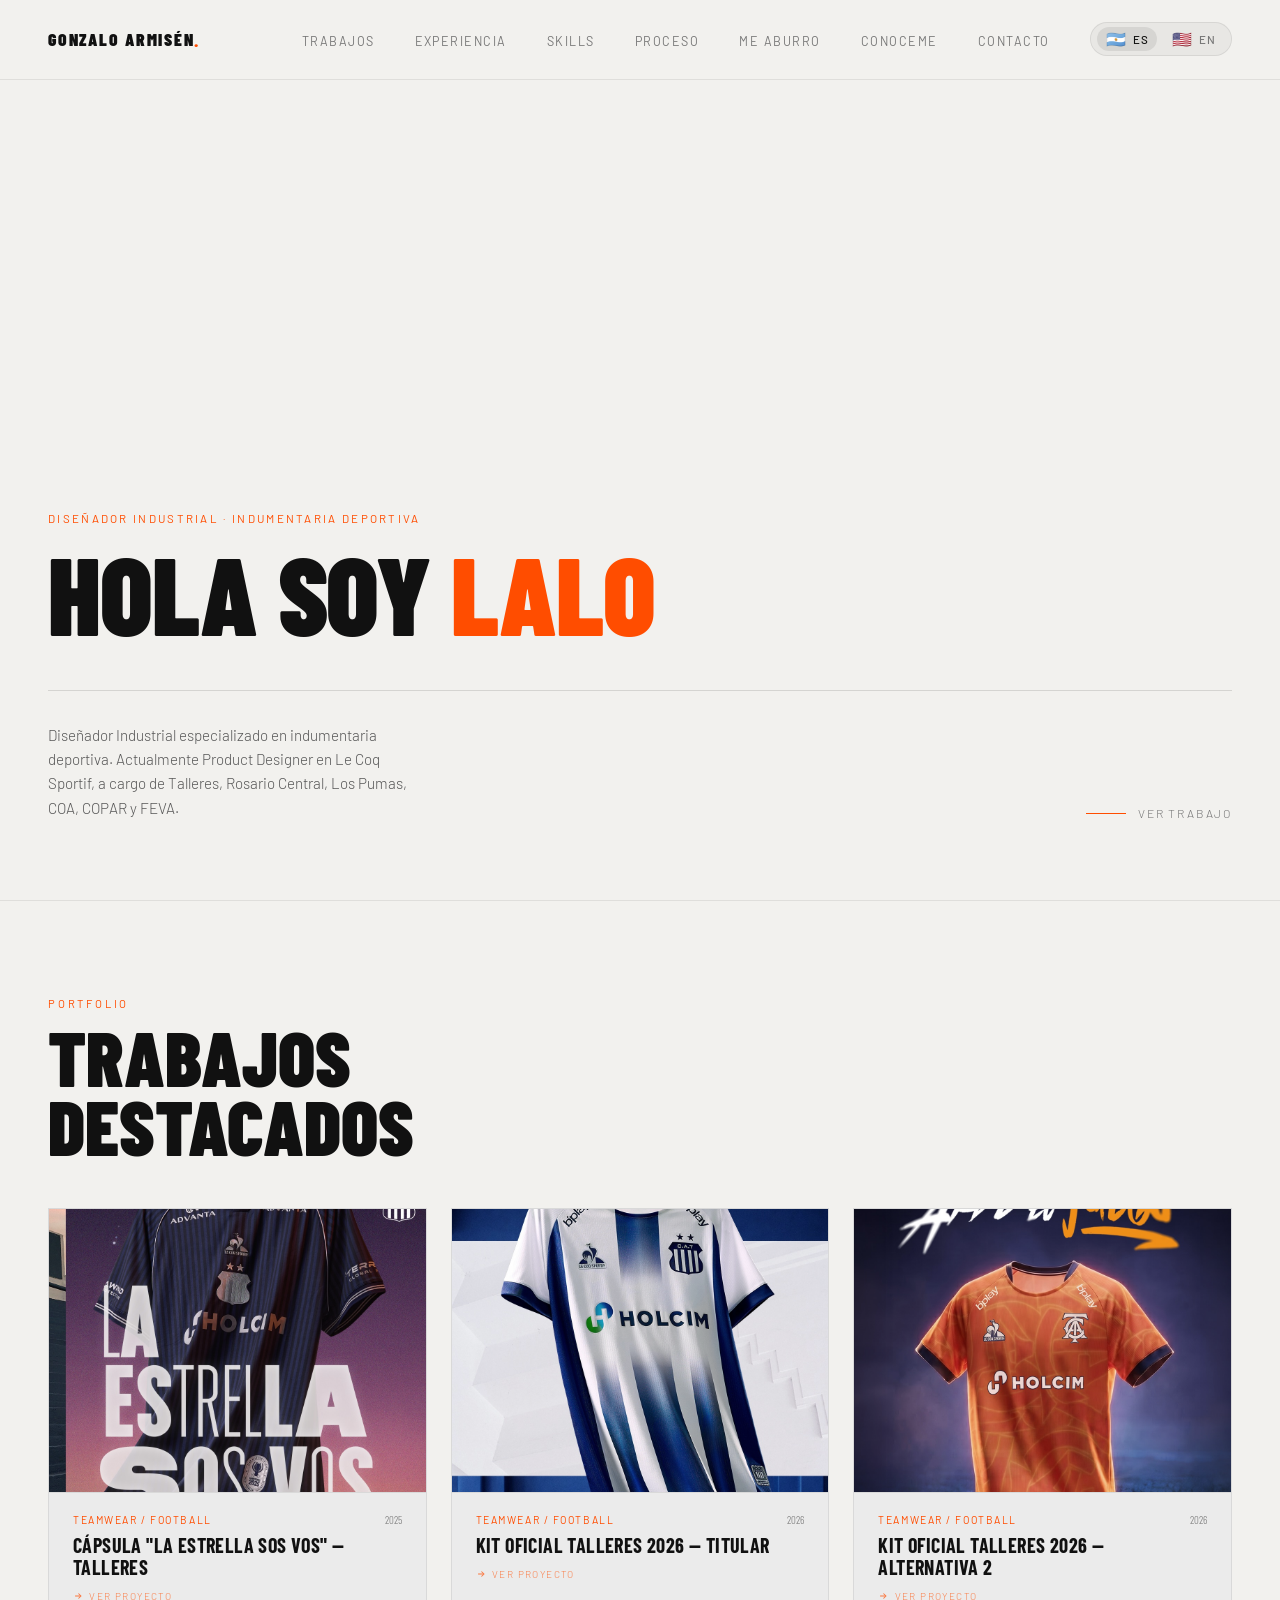
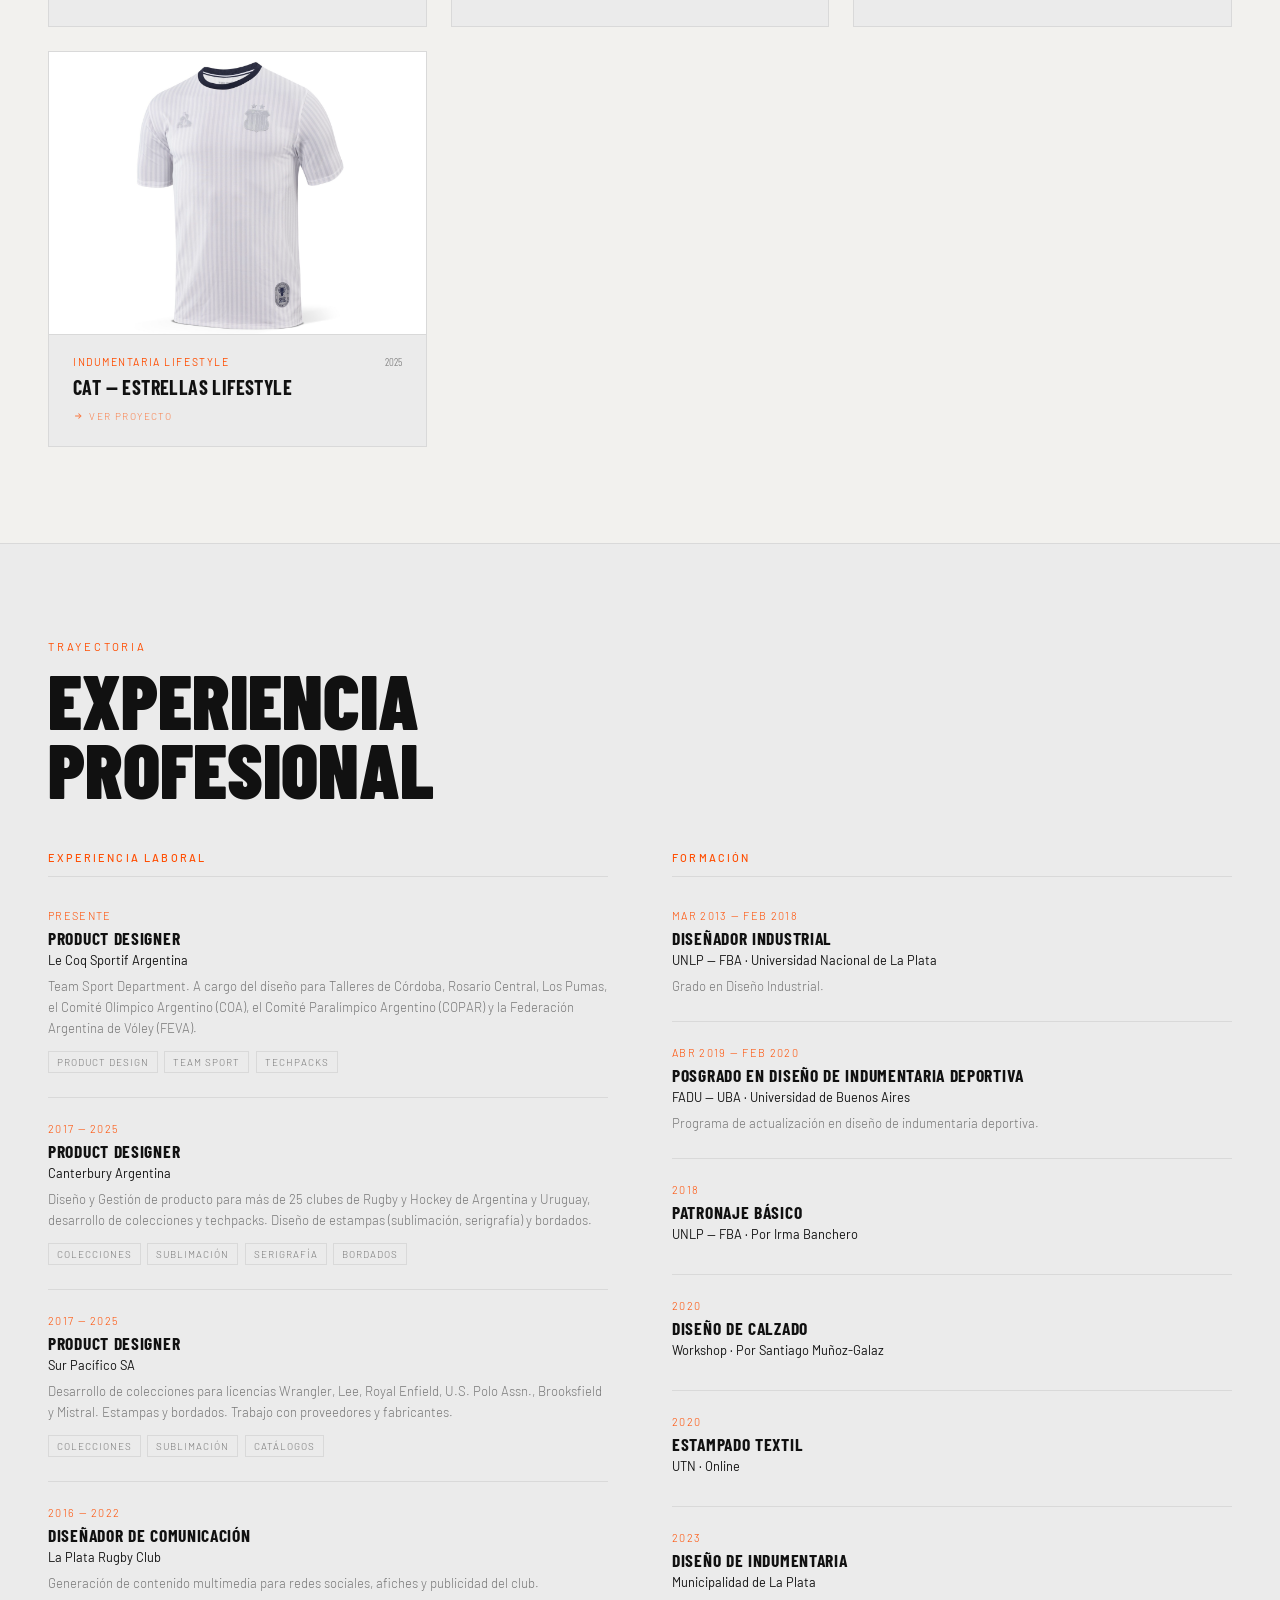
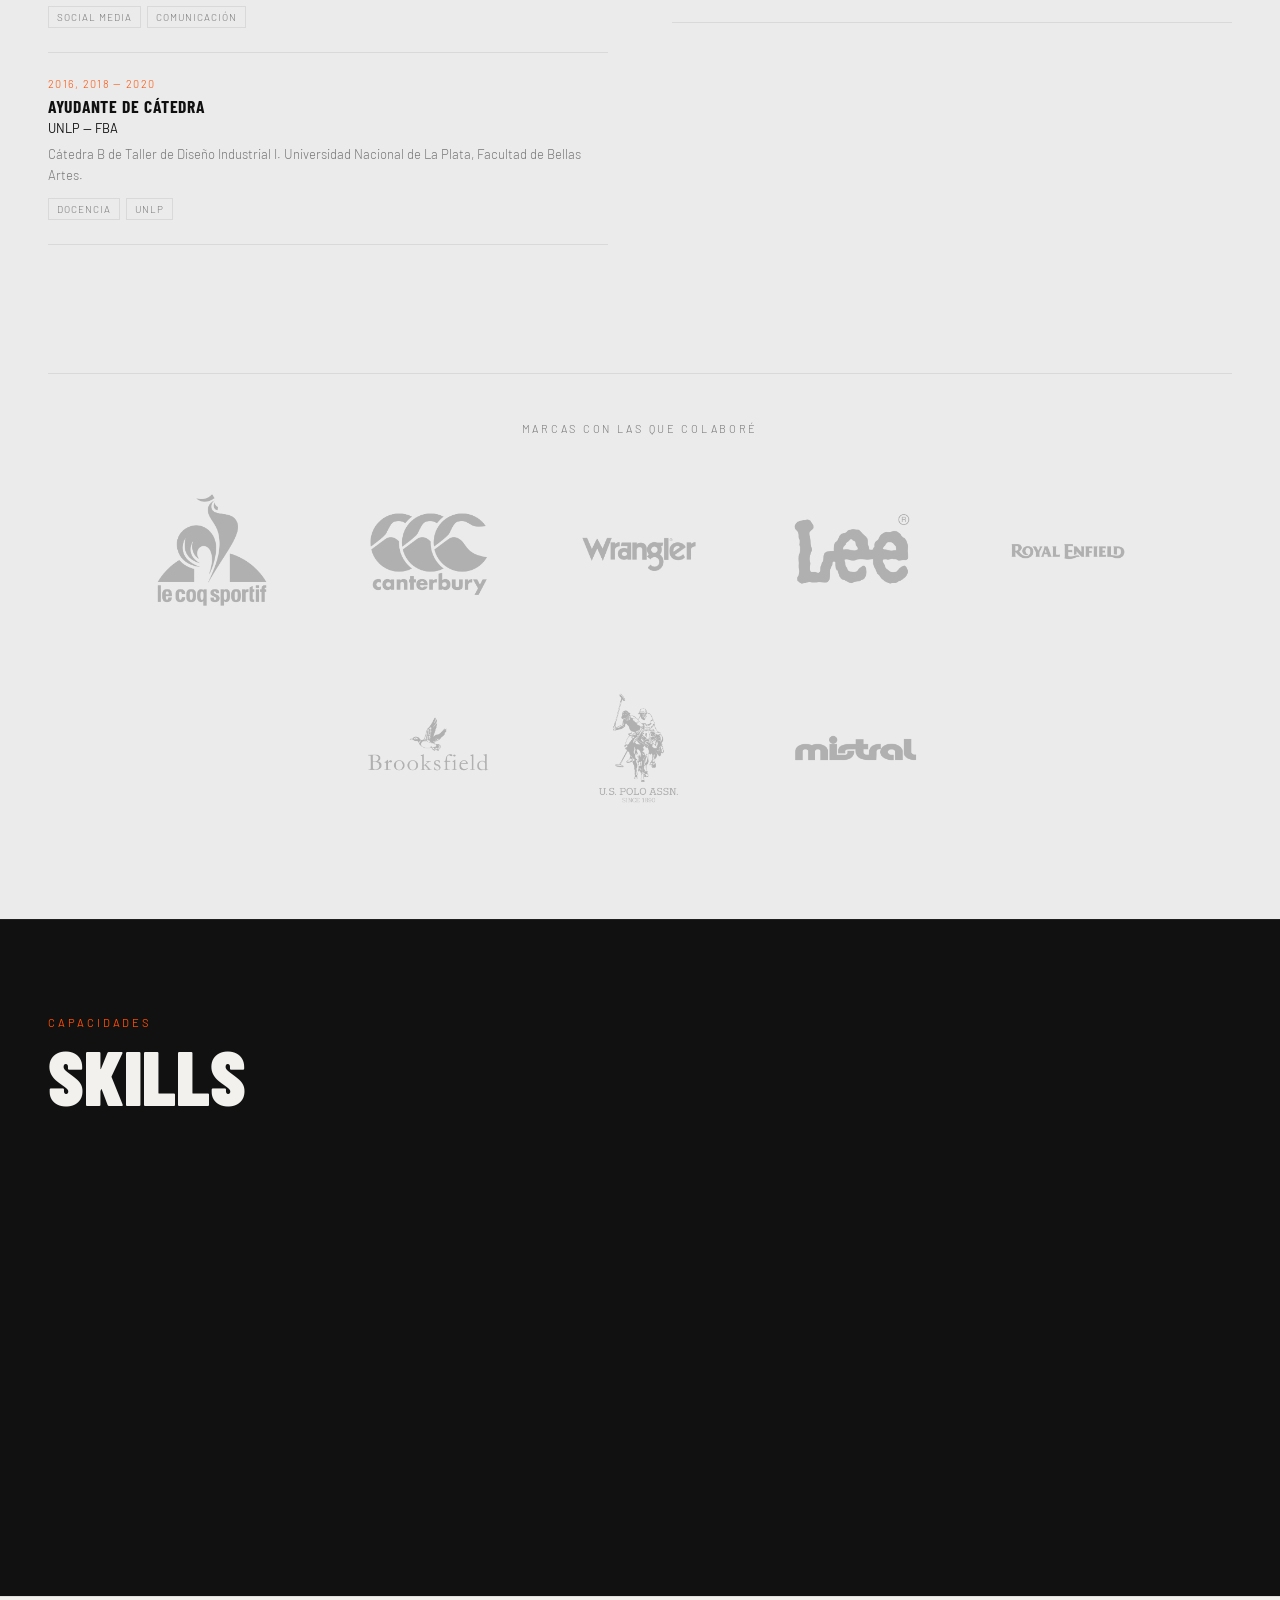
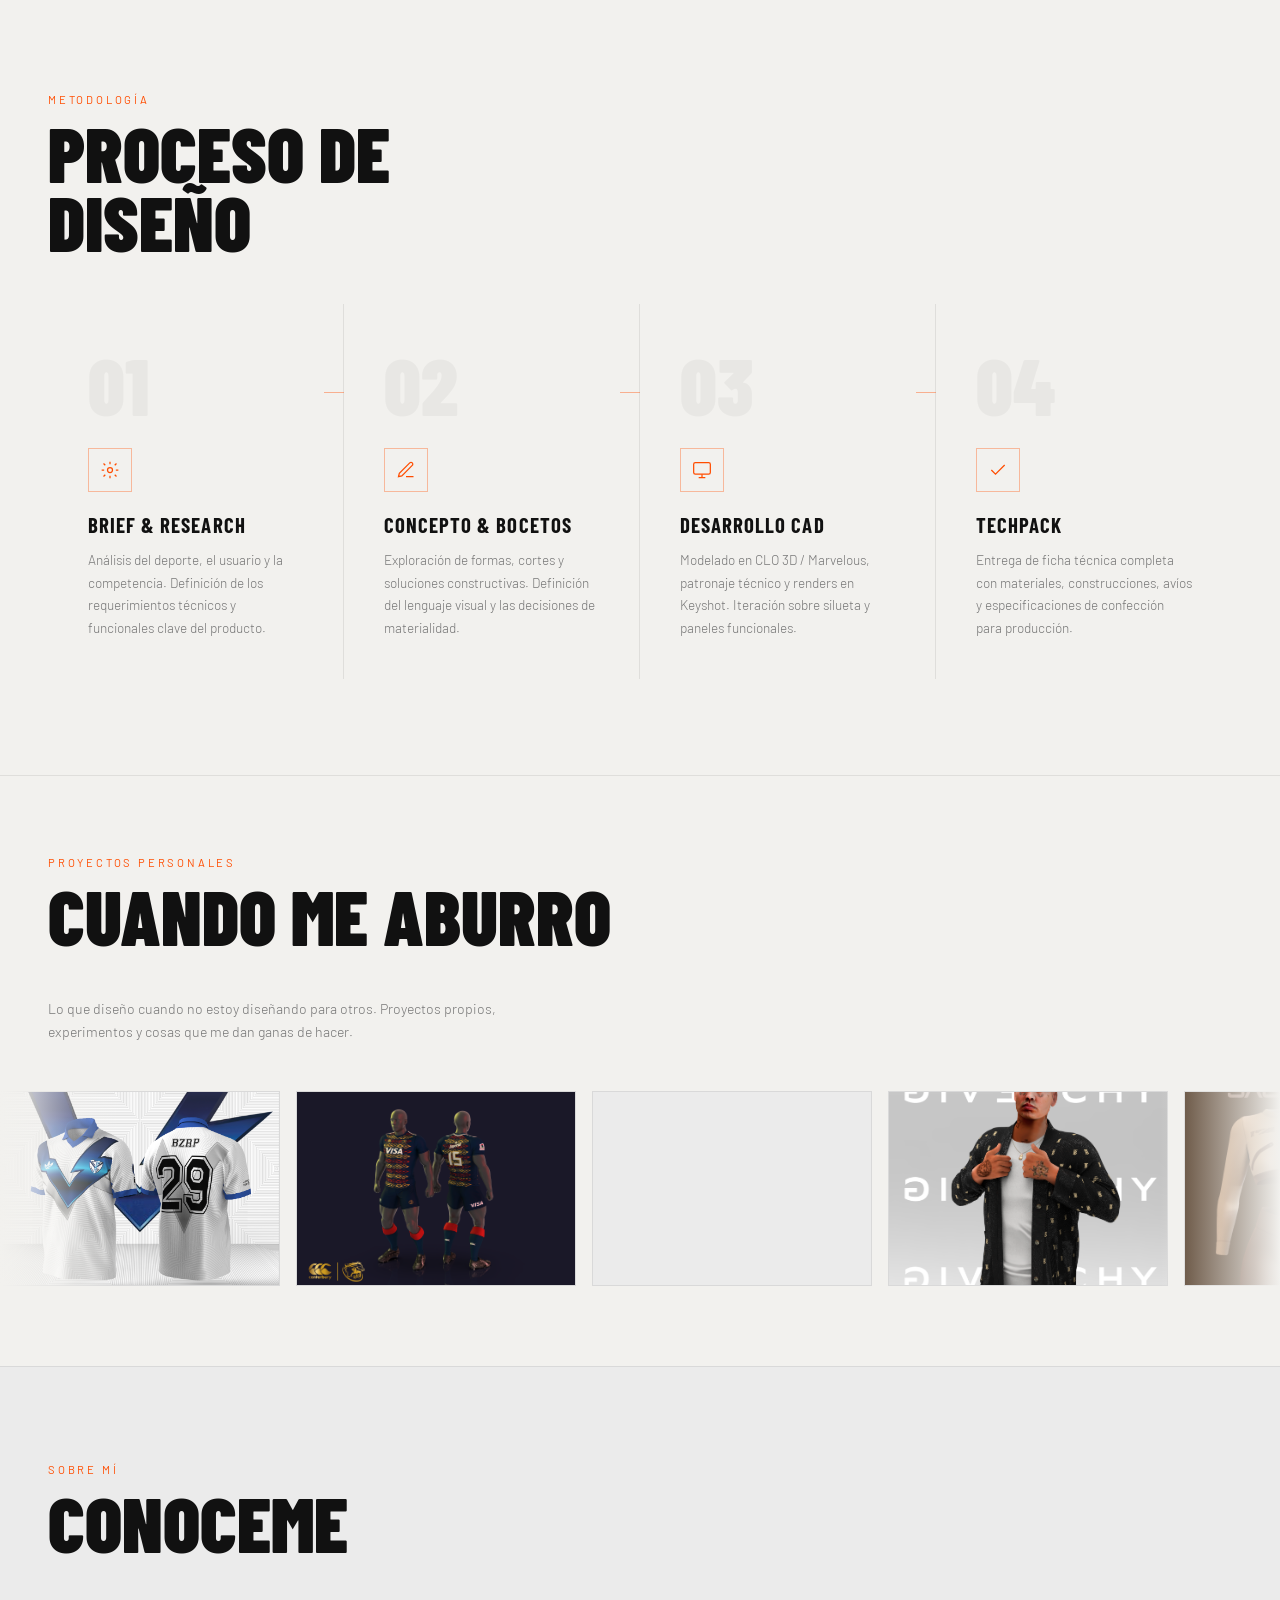
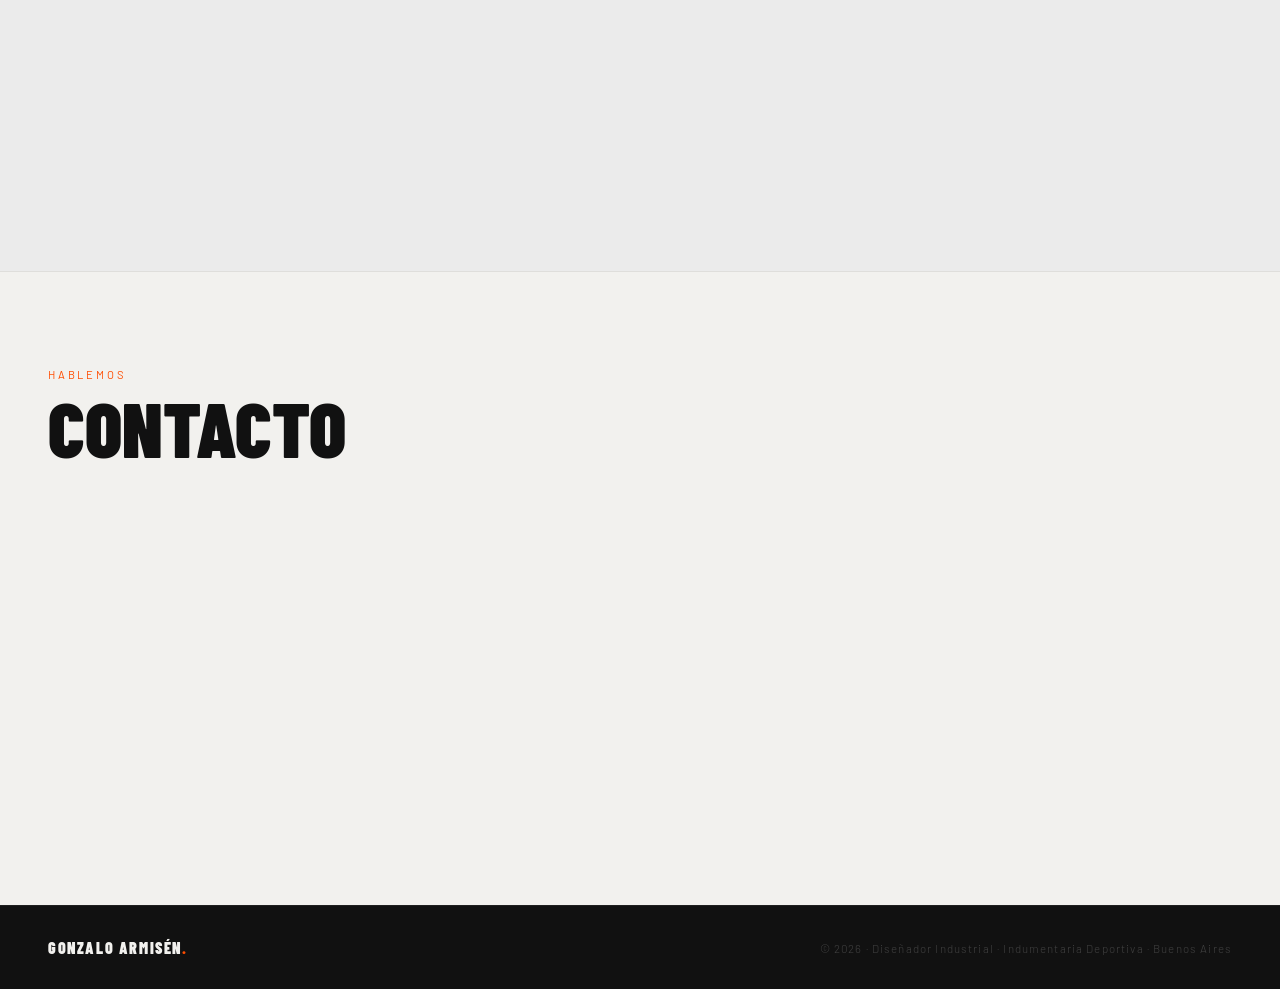
==== index.html @ f3765350 "Gonzalo Armisen Porfolio" ====
<!DOCTYPE html>
<html lang="es">
<head>
<meta charset="UTF-8">
<meta name="viewport" content="width=device-width, initial-scale=1.0">
<title>Gonzalo Armisén — Diseñador Industrial · Indumentaria Deportiva</title>
<!-- Open Graph / WhatsApp / redes sociales -->
<meta property="og:type"         content="website">
<meta property="og:url"          content="https://gonzaloarmisen.github.io/MyPorfolio/">
<meta property="og:title"        content="Gonzalo Armisen - Disenador Industrial - Indumentaria Deportiva">
<meta property="og:description"  content="Product Designer en Le Coq Sportif. Diseno de indumentaria deportiva para Talleres, Los Pumas, COA y mas.">
<meta property="og:image"        content="https://gonzaloarmisen.github.io/MyPorfolio/Logos/Background.png">
<meta property="og:image:width"  content="1200">
<meta property="og:image:height" content="630">
<meta name="twitter:card"        content="summary_large_image">

<link rel="preconnect" href="https://fonts.googleapis.com">
<link rel="preconnect" href="https://fonts.gstatic.com" crossorigin>
<link href="https://fonts.googleapis.com/css2?family=Barlow+Condensed:wght@400;700;900&family=Barlow:wght@300;400;500&display=swap" rel="stylesheet">
<style>
  *, *::before, *::after { box-sizing: border-box; margin: 0; padding: 0; }

  /* ─── PALETA CLARA ─── */
  :root {
    --bg:       #f2f1ee;   /* fondo principal: blanco cálido */
    --surface:  #ebebeb;   /* superficies alternadas */
    --black:    #111111;   /* texto principal */
    --white:    #f2f1ee;
    --accent:   #FF4D00;
    --gray-mid: #777;
    --border:   rgba(0,0,0,0.08);
  }

  html { scroll-behavior: smooth; }
  body { background: var(--bg); color: var(--black); font-family: 'Barlow', sans-serif; font-weight: 300; overflow-x: hidden; }

  /* ─── NAV ─── */
  nav {
    position: fixed; top: 0; left: 0; right: 0; z-index: 100;
    display: flex; justify-content: space-between; align-items: center;
    padding: 1.4rem 3rem;
    background: rgba(242,241,238,0.9); backdrop-filter: blur(14px);
    border-bottom: 0.5px solid var(--border);
  }
  .nav-logo { font-family: 'Barlow Condensed', sans-serif; font-weight: 900; font-size: 1.1rem; letter-spacing: 0.1em; text-transform: uppercase; color: var(--black); text-decoration: none; }
  .nav-logo span { color: var(--accent); }
  .nav-right { display: flex; align-items: center; gap: 2.5rem; }
  nav ul { display: flex; gap: 2.5rem; list-style: none; }
  nav a { color: var(--gray-mid); text-decoration: none; font-size: 0.78rem; letter-spacing: 0.12em; text-transform: uppercase; font-weight: 400; transition: color 0.2s; }
  nav a:hover { color: var(--black); }

  .lang-switcher { display: flex; align-items: center; gap: 0.4rem; background: rgba(0,0,0,0.04); border: 0.5px solid var(--border); border-radius: 20px; padding: 0.25rem 0.4rem; }
  .lang-btn { display: flex; align-items: center; gap: 0.35rem; padding: 0.25rem 0.55rem; border-radius: 14px; border: none; background: transparent; cursor: pointer; font-family: 'Barlow', sans-serif; font-size: 0.72rem; font-weight: 500; letter-spacing: 0.08em; text-transform: uppercase; color: var(--gray-mid); transition: all 0.2s; }
  .lang-btn.active { background: rgba(0,0,0,0.08); color: var(--black); }
  .lang-btn:hover:not(.active) { color: var(--black); }
  .flag { font-size: 1rem; line-height: 1; }

  /* ─── HERO ─── */
  .hero { min-height: 100vh; display: flex; flex-direction: column; justify-content: flex-end; padding: 0 3rem 5rem; position: relative; overflow: hidden; background: var(--bg); }
  /* Imagen de fondo full-bleed */
  .hero-bg-img { position: absolute; inset: 0; background-size: cover; background-position: center top; background-repeat: no-repeat; }
  .hero-bg-img::after { content: ''; position: absolute; inset: 0; background: linear-gradient(to top, rgba(242,241,238,0.97) 0%, rgba(242,241,238,0.55) 45%, rgba(242,241,238,0.1) 100%); }
  /* Placeholder cuando no hay imagen */
  .hero-bg-placeholder { position: absolute; inset: 0; display: flex; flex-direction: column; align-items: center; justify-content: center; gap: 1rem; border: 2px dashed rgba(0,0,0,0.08); pointer-events: none; }
  .hero-bg-placeholder svg { width: 40px; height: 40px; stroke: rgba(0,0,0,0.15); fill: none; stroke-width: 1; }
  .hero-bg-placeholder span { font-size: 0.65rem; letter-spacing: 0.2em; text-transform: uppercase; color: rgba(0,0,0,0.18); }
  .hero > *:not(.hero-bg-img):not(.hero-bg-placeholder) { position: relative; z-index: 2; }

  .hero-label { font-size: 0.72rem; letter-spacing: 0.2em; text-transform: uppercase; color: var(--accent); margin-bottom: 1.2rem; font-weight: 400; }
  .hero-headline { font-family: 'Barlow Condensed', sans-serif; font-weight: 900; font-size: clamp(3.8rem, 8.5vw, 9rem); line-height: 0.9; text-transform: uppercase; max-width: 65%; letter-spacing: -0.01em; color: var(--black); }
  .hero-headline span { color: var(--accent); }
  .hero-bottom { display: flex; justify-content: space-between; align-items: flex-end; margin-top: 3rem; border-top: 0.5px solid rgba(0,0,0,0.12); padding-top: 2rem; }
  .hero-tagline { max-width: 380px; font-size: 0.95rem; line-height: 1.6; color: #555; }
  .hero-scroll { display: flex; align-items: center; gap: 0.75rem; color: var(--gray-mid); font-size: 0.75rem; letter-spacing: 0.15em; text-transform: uppercase; }
  .hero-scroll-line { width: 40px; height: 1px; background: var(--accent); }
  @media (max-width: 600px) { .hero-headline { max-width: 100%; font-size: 3rem; } }

  /* ─── SECCIONES ─── */
  section { padding: 6rem 3rem; }
  .section-label { font-size: 0.7rem; letter-spacing: 0.25em; text-transform: uppercase; color: var(--accent); margin-bottom: 0.75rem; font-weight: 400; }
  .section-title { font-family: 'Barlow Condensed', sans-serif; font-weight: 900; font-size: clamp(2.8rem, 6vw, 5.5rem); line-height: 0.9; text-transform: uppercase; margin-bottom: 3rem; color: var(--black); }

  /* ─── TRABAJOS: GRILLA DE TARJETAS ─── */
  #trabajos { background: var(--bg); border-top: 0.5px solid var(--border); }
  .trabajos-grid { display: grid; grid-template-columns: repeat(auto-fill, minmax(320px, 1fr)); gap: 1.5rem; }

  .work-card {
    background: var(--surface);
    border: 0.5px solid var(--border);
    cursor: pointer;
    transition: box-shadow 0.25s ease, transform 0.25s ease;
    position: relative;
    overflow: hidden;
  }
  .work-card:hover { box-shadow: 0 8px 32px rgba(0,0,0,0.10); transform: translateY(-3px); }

  .work-card-thumb { width: 100%; aspect-ratio: 4/3; overflow: hidden; background: #ddd; position: relative; }
  .work-card-thumb img { width: 100%; height: 100%; object-fit: cover; transition: transform 0.5s ease, filter 0.4s ease; filter: grayscale(15%); }
  .work-card:hover .work-card-thumb img { transform: scale(1.04); filter: grayscale(0%); }

  /* Número de índice en esquina */
  .work-card-index { position: absolute; top: 1rem; left: 1rem; font-family: 'Barlow Condensed', sans-serif; font-weight: 900; font-size: 0.75rem; color: var(--accent); letter-spacing: 0.12em; background: rgba(242,241,238,0.85); padding: 0.2rem 0.45rem; }

  .work-card-info { padding: 1.25rem 1.5rem 1.5rem; border-top: 0.5px solid var(--border); }
  .work-card-meta { display: flex; justify-content: space-between; align-items: baseline; margin-bottom: 0.5rem; }
  .work-card-cat { font-size: 0.65rem; letter-spacing: 0.15em; text-transform: uppercase; color: var(--accent); font-weight: 400; }
  .work-card-year { font-size: 0.68rem; color: var(--gray-mid); font-family: 'Barlow Condensed', sans-serif; }
  .work-card-title { font-family: 'Barlow Condensed', sans-serif; font-weight: 700; font-size: 1.25rem; text-transform: uppercase; letter-spacing: 0.02em; color: var(--black); line-height: 1.1; margin-bottom: 0.6rem; }
  .work-card-cta { display: flex; align-items: center; gap: 0.4rem; font-size: 0.62rem; letter-spacing: 0.14em; text-transform: uppercase; color: var(--accent); opacity: 0.7; transition: opacity 0.2s; margin-top: 0.75rem; }
  .work-card:hover .work-card-cta { opacity: 1; }
  .work-card-cta svg { width: 10px; height: 10px; }

  /* ─── MODAL DE PROYECTO ─── */
  .modal-overlay { position: fixed; inset: 0; z-index: 300; background: rgba(0,0,0,0.7); display: flex; align-items: center; justify-content: center; padding: 1.5rem; opacity: 0; pointer-events: none; transition: opacity 0.3s ease; }
  .modal-overlay.open { opacity: 1; pointer-events: all; }
  .modal-box { background: var(--bg); border: 0.5px solid var(--border); max-width: 960px; width: 100%; max-height: 92vh; overflow-y: auto; position: relative; transform: translateY(24px); transition: transform 0.3s ease; display: flex; flex-direction: column; }
  .modal-overlay.open .modal-box { transform: translateY(0); }
  .modal-box::-webkit-scrollbar { width: 3px; }
  .modal-box::-webkit-scrollbar-thumb { background: var(--accent); }

  /* Header del modal */
  .modal-header { position: sticky; top: 0; z-index: 10; background: var(--bg); border-bottom: 0.5px solid var(--border); padding: 1.25rem 2rem; display: flex; justify-content: space-between; align-items: center; gap: 1rem; }
  .modal-header-left { flex: 1; min-width: 0; }
  .modal-header-meta { display: flex; gap: 0.75rem; align-items: center; margin-bottom: 0.3rem; }
  .modal-category { font-size: 0.65rem; letter-spacing: 0.18em; text-transform: uppercase; color: var(--accent); font-weight: 400; }
  .modal-year-tag { font-size: 0.65rem; color: var(--gray-mid); font-family: 'Barlow Condensed', sans-serif; }
  .modal-title { font-family: 'Barlow Condensed', sans-serif; font-weight: 900; font-size: clamp(1.4rem, 3vw, 2.2rem); text-transform: uppercase; line-height: 1; color: var(--black); white-space: nowrap; overflow: hidden; text-overflow: ellipsis; }
  .modal-close-btn { background: transparent; border: 0.5px solid var(--border); color: var(--black); width: 38px; height: 38px; display: flex; align-items: center; justify-content: center; cursor: pointer; font-size: 1rem; transition: all 0.2s; flex-shrink: 0; }
  .modal-close-btn:hover { border-color: var(--accent); color: var(--accent); }

  /* Body del modal */
  .modal-body { padding: 2rem; display: flex; flex-direction: column; gap: 2rem; }
  .modal-desc { font-size: 0.95rem; line-height: 1.8; color: #555; max-width: 680px; white-space: pre-line; }
  .modal-meta-row { display: flex; flex-wrap: wrap; align-items: center; gap: 1rem; margin-bottom: 0.25rem; }
  .modal-role { font-family: "Barlow Condensed", sans-serif; font-weight: 700; font-size: 0.75rem; letter-spacing: 0.15em; text-transform: uppercase; color: var(--black); }
  .modal-tags { display: flex; flex-wrap: wrap; gap: 0.4rem; }
  .modal-tag { font-size: 0.62rem; letter-spacing: 0.13em; text-transform: uppercase; border: 0.5px solid var(--border); padding: 0.25rem 0.6rem; color: var(--gray-mid); font-family: "Barlow Condensed", sans-serif; }

  /* CARRUSEL interno del modal */
  .modal-carousel-wrap { position: relative; }
  .modal-carousel { display: flex; gap: 1rem; overflow-x: auto; scroll-behavior: smooth; scroll-snap-type: x mandatory; padding-bottom: 0.5rem; }
  .modal-carousel::-webkit-scrollbar { height: 3px; }
  .modal-carousel::-webkit-scrollbar-thumb { background: var(--accent); }
  .modal-carousel-slide { flex-shrink: 0; scroll-snap-align: start; }
  /* Imágenes: ancho fijo amplio */
  .modal-carousel-slide.is-img { width: 560px; max-width: 85vw; }
  /* Videos: ancho 16/9 */
  .modal-carousel-slide.is-vid { width: 560px; max-width: 85vw; aspect-ratio: 16/9; }

  .modal-img-item { width: 100%; border: 0.5px solid var(--border); background: #ddd; overflow: hidden; cursor: zoom-in; position: relative; }
  .modal-img-item img { width: 100%; display: block; transition: transform 0.3s ease; }
  .modal-img-item.zoomed { cursor: zoom-out; }
  .modal-img-item.zoomed img { transform: scale(2); transform-origin: var(--ox, 50%) var(--oy, 50%); }
  .modal-vid-item { width: 100%; height: 100%; background: #000; }
  .modal-vid-item iframe { width: 100%; height: 100%; border: none; display: block; }

  /* Flechas del carrusel del modal */
  .modal-carousel-nav { display: flex; gap: 0.6rem; margin-top: 1rem; }
  .modal-carousel-btn { background: transparent; border: 0.5px solid var(--border); color: var(--black); width: 40px; height: 40px; display: flex; align-items: center; justify-content: center; cursor: pointer; font-size: 1rem; transition: all 0.2s; }
  .modal-carousel-btn:hover { border-color: var(--accent); color: var(--accent); }

  /* ─── EXPERIENCIA ─── */
  #experiencia { background: var(--surface); border-top: 0.5px solid var(--border); }
  .exp-grid { display: grid; grid-template-columns: 1fr 1fr; gap: 4rem; }
  .exp-col-title { font-size: 0.68rem; letter-spacing: 0.2em; text-transform: uppercase; color: var(--accent); margin-bottom: 2rem; font-weight: 500; border-bottom: 0.5px solid var(--border); padding-bottom: 0.75rem; }
  .exp-item { padding: 1.5rem 0; border-bottom: 0.5px solid var(--border); }
  .exp-item:first-of-type { padding-top: 0; }
  .exp-period { font-size: 0.68rem; letter-spacing: 0.12em; color: var(--accent); text-transform: uppercase; margin-bottom: 0.3rem; }
  .exp-role { font-family: 'Barlow Condensed', sans-serif; font-weight: 700; font-size: 1.1rem; text-transform: uppercase; letter-spacing: 0.04em; margin-bottom: 0.2rem; color: var(--black); }
  .exp-company { font-size: 0.8rem; color: var(--black); margin-bottom: 0.5rem; font-weight: 400; }
  .exp-desc { font-size: 0.82rem; line-height: 1.6; color: var(--gray-mid); }
  .exp-tags { display: flex; flex-wrap: wrap; gap: 0.4rem; margin-top: 0.75rem; }
  .exp-tag { font-size: 0.62rem; letter-spacing: 0.1em; text-transform: uppercase; color: var(--gray-mid); border: 0.5px solid var(--border); padding: 0.25rem 0.5rem; }

  /* CLIENTES */
  .clients-strip { grid-column: 1 / -1; margin-top: 4rem; padding-top: 3rem; border-top: 0.5px solid var(--border); text-align: center; }
  .clients-label { font-size: 0.68rem; letter-spacing: 0.25em; text-transform: uppercase; color: var(--gray-mid); margin-bottom: 2.5rem; }
  .clients-list { display: flex; flex-wrap: wrap; gap: 3rem 4rem; align-items: center; justify-content: center; }
  .client-logo-wrapper { display: flex; align-items: center; justify-content: center; }
  .client-logo-wrapper img { height: 150px; width: auto; object-fit: contain; opacity: 0.25; transition: opacity 0.3s ease, transform 0.3s ease; }
  .client-logo-wrapper:hover img { opacity: 1; transform: scale(1.06); }

  /* ─── SKILLS ─── */
  #skills { background: var(--black); color: var(--white); border-top: 0.5px solid rgba(255,255,255,0.06); }
  #skills .section-label { color: var(--accent); }
  #skills .section-title { color: var(--white); }
  .skills-layout { display: grid; grid-template-columns: 1fr 1fr; gap: 5rem; align-items: start; }
  .skills-intro { font-size: 1.05rem; line-height: 1.7; color: rgba(255,255,255,0.5); margin-bottom: 2.5rem; }
  .skill-stat { display: flex; align-items: baseline; gap: 0.5rem; margin-bottom: 1.5rem; }
  .skill-stat-num { font-family: 'Barlow Condensed', sans-serif; font-weight: 900; font-size: 3.5rem; color: var(--white); line-height: 1; }
  .skill-stat-unit { font-family: 'Barlow Condensed', sans-serif; font-weight: 700; font-size: 1.2rem; color: var(--accent); text-transform: uppercase; }
  .skill-stat-label { font-size: 0.75rem; letter-spacing: 0.12em; color: rgba(255,255,255,0.3); text-transform: uppercase; margin-left: 0.25rem; }
  .skills-cols { display: grid; grid-template-columns: 1fr 1fr; gap: 2rem; }
  .skill-group-title { font-size: 0.68rem; letter-spacing: 0.2em; text-transform: uppercase; color: var(--accent); margin-bottom: 1rem; font-weight: 500; }
  .skill-item { margin-bottom: 1rem; }
  .skill-item-name { font-size: 0.88rem; font-weight: 500; color: var(--white); margin-bottom: 0.4rem; display: flex; justify-content: space-between; }
  .skill-bar-track { height: 2px; background: rgba(255,255,255,0.08); position: relative; }
  .skill-bar-fill { position: absolute; top: 0; left: 0; height: 100%; background: var(--white); }
  .skill-bar-fill.accent { background: var(--accent); }
  .skill-pct { font-size: 0.68rem; color: rgba(255,255,255,0.3); }

  /* ─── PROCESO ─── */
  #proceso { background: var(--bg); border-top: 0.5px solid var(--border); }
  .proceso-grid { display: grid; grid-template-columns: repeat(4, 1fr); gap: 0; }
  .proceso-step { padding: 2.5rem; border-right: 0.5px solid var(--border); position: relative; }
  .proceso-step:last-child { border-right: none; }
  .proceso-step-num { font-family: 'Barlow Condensed', sans-serif; font-weight: 900; font-size: 5rem; color: rgba(0,0,0,0.04); line-height: 1; margin-bottom: 1.5rem; display: block; }
  .proceso-step-icon { width: 44px; height: 44px; border: 0.5px solid rgba(255,77,0,0.35); display: flex; align-items: center; justify-content: center; margin-bottom: 1.25rem; }
  .proceso-step-icon svg { width: 20px; height: 20px; stroke: var(--accent); fill: none; stroke-width: 1.5; }
  .proceso-step-title { font-family: 'Barlow Condensed', sans-serif; font-weight: 700; font-size: 1.3rem; text-transform: uppercase; letter-spacing: 0.05em; margin-bottom: 0.75rem; color: var(--black); }
  .proceso-step-desc { font-size: 0.85rem; line-height: 1.65; color: var(--gray-mid); }
  .proceso-connector { position: absolute; top: 5.5rem; right: -1px; width: 20px; height: 1px; background: var(--accent); opacity: 0.4; }
  .proceso-step:last-child .proceso-connector { display: none; }


  /* ─── CUANDO ME ABURRO ─── */
  #aburro { background: var(--bg); border-top: 0.5px solid var(--border); padding: 5rem 0; overflow: hidden; }
  .aburro-header { padding: 0 3rem 3rem; }
  .aburro-subtext { font-size: 0.88rem; color: var(--gray-mid); max-width: 480px; line-height: 1.6; margin-top: 0.5rem; }
  .marquee-track { position: relative; width: 100%; overflow: hidden; }
  .marquee-track::before, .marquee-track::after { content: ''; position: absolute; top: 0; bottom: 0; width: 120px; z-index: 2; pointer-events: none; }
  .marquee-track::before { left: 0; background: linear-gradient(to right, var(--bg), transparent); }
  .marquee-track::after  { right: 0; background: linear-gradient(to left,  var(--bg), transparent); }
  .marquee-inner { display: flex; gap: 1rem; width: max-content; animation: marquee-scroll 30s linear infinite; }
  .marquee-track:hover .marquee-inner { animation-play-state: paused; }
  @keyframes marquee-scroll { 0% { transform: translateX(0); } 100% { transform: translateX(-50%); } }
  .marquee-item { flex-shrink: 0; width: 280px; height: 195px; overflow: hidden; position: relative; background: var(--surface); border: 0.5px solid var(--border); cursor: pointer; }
  .marquee-item img { width: 100%; height: 100%; object-fit: cover; transition: transform 0.5s ease, filter 0.4s ease; filter: grayscale(20%); }
  .marquee-item:hover img { transform: scale(1.06); filter: grayscale(0%); }
  .marquee-item-overlay { position: absolute; inset: 0; background: rgba(255,77,0,0.88); display: flex; flex-direction: column; align-items: center; justify-content: center; gap: 0.35rem; opacity: 0; transition: opacity 0.3s ease; padding: 1rem; text-align: center; }
  .marquee-item:hover .marquee-item-overlay { opacity: 1; }
  .marquee-item-overlay strong { font-family: "Barlow Condensed", sans-serif; font-weight: 700; font-size: 1rem; letter-spacing: 0.1em; text-transform: uppercase; color: #fff; }
  .marquee-item-overlay small { font-size: 0.68rem; letter-spacing: 0.08em; color: rgba(255,255,255,0.85); text-transform: uppercase; }
  .marquee-placeholder { width: 100%; height: 100%; display: flex; flex-direction: column; align-items: center; justify-content: center; gap: 0.5rem; }
  .marquee-placeholder svg { width: 26px; height: 26px; stroke: rgba(0,0,0,0.15); fill: none; stroke-width: 1; }
  .marquee-placeholder span { font-size: 0.6rem; letter-spacing: 0.15em; text-transform: uppercase; color: rgba(0,0,0,0.18); }

  /* ─── CONOCEME ─── */
  #conoceme { background: var(--surface); border-top: 0.5px solid var(--border); }
  .conoceme-layout { display: flex; gap: 3rem; align-items: flex-start; }
  /* Foto circular pequeña */
  .conoceme-avatar-col { flex-shrink: 0; display: flex; flex-direction: column; align-items: center; gap: 0.75rem; }
  .conoceme-avatar { width: 150px; height: 150px; border-radius: 50%; overflow: hidden; background: #ccc; border: 3px solid var(--bg); box-shadow: 0 0 0 1.5px var(--border); }
  .conoceme-avatar img { width: 100%; height: 100%; object-fit: cover; }
  .conoceme-avatar-placeholder { width: 150px; height: 150px; border-radius: 50%; background: rgba(0,0,0,0.06); border: 2px dashed rgba(0,0,0,0.15); display: flex; flex-direction: column; align-items: center; justify-content: center; gap: 0.5rem; }
  .conoceme-avatar-placeholder svg { width: 32px; height: 32px; stroke: rgba(0,0,0,0.2); fill: none; stroke-width: 1.2; }
  .conoceme-avatar-placeholder span { font-size: 0.6rem; letter-spacing: 0.15em; text-transform: uppercase; color: rgba(0,0,0,0.25); text-align: center; line-height: 1.4; }
  .conoceme-content { flex: 1; min-width: 0; }
  .conoceme-accent-line { width: 36px; height: 3px; background: var(--accent); margin-bottom: 1.5rem; }
  .conoceme-text { font-size: 1.05rem; line-height: 1.8; color: #555; }
  .conoceme-tags { display: flex; flex-wrap: wrap; gap: 0.5rem; margin-top: 1.75rem; }
  .conoceme-tag { font-size: 0.65rem; letter-spacing: 0.12em; text-transform: uppercase; color: var(--accent); border: 0.5px solid rgba(255,77,0,0.3); padding: 0.3rem 0.7rem; }
  @media (max-width: 600px) { .conoceme-layout { flex-direction: column; align-items: flex-start; } }

  /* ─── CONTACTO ─── */
  #contacto { background: var(--bg); border-top: 0.5px solid var(--border); }
  .contact-layout { display: grid; grid-template-columns: 1fr 1fr; gap: 5rem; align-items: start; }
  .contact-intro { font-size: 1.1rem; line-height: 1.7; color: #555; margin-bottom: 2.5rem; }
  .contact-links { display: flex; flex-direction: column; }
  .contact-link { display: flex; align-items: center; gap: 1rem; text-decoration: none; color: var(--black); font-size: 0.88rem; letter-spacing: 0.08em; text-transform: uppercase; font-weight: 500; padding: 1rem 0; border-top: 0.5px solid var(--border); transition: all 0.2s; }
  .contact-link:hover { color: var(--accent); padding-left: 0.5rem; }
  .contact-link-arrow { margin-left: auto; color: rgba(0,0,0,0.2); transition: all 0.2s; }
  .contact-link:hover .contact-link-arrow { color: var(--accent); transform: translateX(4px); }


  /* ─── FOOTER ─── */
  footer { background: var(--black); border-top: 0.5px solid rgba(255,255,255,0.06); padding: 2rem 3rem; display: flex; justify-content: space-between; align-items: center; }
  .footer-logo { font-family: 'Barlow Condensed', sans-serif; font-weight: 900; font-size: 1rem; letter-spacing: 0.1em; text-transform: uppercase; color: var(--white); }
  .footer-logo span { color: var(--accent); }
  .footer-copy { font-size: 0.72rem; color: rgba(255,255,255,0.2); letter-spacing: 0.1em; }

  /* ─── ANIMACIONES ─── */
  .fade-up { opacity: 0; transform: translateY(30px); transition: opacity 0.7s ease, transform 0.7s ease; }
  .fade-up.visible { opacity: 1; transform: translateY(0); }
  @media (prefers-reduced-motion: reduce) { .fade-up, .fade-up.visible { opacity: 1; transform: none; } }

  /* ─── HAMBURGUESA MÓVIL ─── */
  .hamburger-btn {
    display: none; flex-direction: column; justify-content: center; gap: 5px;
    background: transparent; border: 0.5px solid var(--border); padding: 0.5rem 0.6rem;
    cursor: pointer; width: 38px; height: 38px; align-items: center;
  }
  .hamburger-btn span { display: block; width: 18px; height: 1.5px; background: var(--black); transition: all 0.3s; }
  .mobile-menu {
    display: none; position: fixed; top: 0; left: 0; right: 0; bottom: 0; z-index: 200;
    background: rgba(242,241,238,0.97); backdrop-filter: blur(20px);
    flex-direction: column; align-items: center; justify-content: center; gap: 0.5rem;
  }
  .mobile-menu.open { display: flex; }
  .mobile-menu-close {
    position: absolute; top: 1.4rem; right: 1.5rem;
    background: transparent; border: 0.5px solid var(--border);
    width: 38px; height: 38px; display: flex; align-items: center; justify-content: center;
    cursor: pointer; font-size: 1rem; color: var(--black); transition: all 0.2s;
  }
  .mobile-menu-close:hover { border-color: var(--accent); color: var(--accent); }
  .mobile-menu a {
    font-family: "Barlow Condensed", sans-serif; font-weight: 700; font-size: 2rem;
    text-transform: uppercase; letter-spacing: 0.08em; color: var(--black);
    text-decoration: none; padding: 0.5rem 2rem; transition: color 0.2s;
  }
  .mobile-menu a:hover { color: var(--accent); }
  .mobile-menu-lang { display: flex; gap: 0.75rem; margin-top: 1.5rem; }

  /* ─── RESPONSIVE ─── */
  @media (max-width: 900px) {
    nav { padding: 1.25rem 1.5rem; }
    nav ul { gap: 1.25rem; }
    section { padding: 4rem 1.5rem; }
    .hero { padding: 0 1.5rem 4rem; }
    .hero-headline { max-width: 100%; }
    .exp-grid, .skills-layout, .contact-layout { grid-template-columns: 1fr; gap: 3rem; }
    .proceso-grid { grid-template-columns: 1fr 1fr; }
    .skills-cols { grid-template-columns: 1fr; }
    footer { flex-direction: column; gap: 1rem; text-align: center; }
    .form-row { grid-template-columns: 1fr; }
    .trabajos-grid { grid-template-columns: 1fr 1fr; }
    .clients-list { gap: 2rem; }
  }
  @media (max-width: 600px) {
    nav ul { display: none; }
    .hamburger-btn { display: flex; }
    .proceso-grid { grid-template-columns: 1fr; }
    .hero-bottom { flex-direction: column; gap: 1.5rem; align-items: flex-start; }
    .trabajos-grid { grid-template-columns: 1fr; }
    .modal-carousel-slide.is-img, .modal-carousel-slide.is-vid { width: 90vw; }
  }
</style>
</head>
<body>

<nav>
  <a href="#" class="nav-logo">GONZALO ARMISÉN<span>.</span></a>
  <div class="nav-right">
    <ul>
      <li><a href="#trabajos" data-i18n="nav_works">Trabajos</a></li>
      <li><a href="#experiencia" data-i18n="nav_exp">Experiencia</a></li>
      <li><a href="#skills" data-i18n="nav_skills">Skills</a></li>
      <li><a href="#proceso" data-i18n="nav_process">Proceso</a></li>
      <li><a href="#aburro" data-i18n="nav_aburro">Me aburro</a></li>
      <li><a href="#conoceme" data-i18n="nav_conoceme">Conoceme</a></li>
      <li><a href="#contacto" data-i18n="nav_contact">Contacto</a></li>
    </ul>
    <div class="lang-switcher" role="group" aria-label="Selección de idioma">
      <button class="lang-btn active" data-lang="es" aria-pressed="true"><span class="flag">🇦🇷</span> ES</button>
      <button class="lang-btn" data-lang="en" aria-pressed="false"><span class="flag">🇺🇸</span> EN</button>
      <button class="hamburger-btn" id="hamburger-btn" aria-label="Abrir menú">
        <span></span><span></span><span></span>
      </button>
    </div>
  </div>
</nav>

<!-- MENÚ MÓVIL -->
<div class="mobile-menu" id="mobile-menu">
  <button class="mobile-menu-close" id="mobile-menu-close">✕</button>
  <a href="#trabajos" data-i18n="nav_works">Trabajos</a>
  <a href="#experiencia" data-i18n="nav_exp">Experiencia</a>
  <a href="#skills" data-i18n="nav_skills">Skills</a>
  <a href="#proceso" data-i18n="nav_process">Proceso</a>
  <a href="#aburro" data-i18n="nav_aburro">Me aburro</a>
  <a href="#conoceme" data-i18n="nav_conoceme">Conoceme</a>
  <a href="#contacto" data-i18n="nav_contact">Contacto</a>
  <div class="mobile-menu-lang">
    <button class="lang-btn active" data-lang="es" aria-pressed="true"><span class="flag">🇦🇷</span> ES</button>
    <button class="lang-btn" data-lang="en" aria-pressed="false"><span class="flag">🇺🇸</span> EN</button>
  </div>
</div>

<!-- HERO -->
<section class="hero">
  <!--
    IMAGEN DE FONDO HERO (full-bleed):
    Opción A — imagen ya cargada: poné la ruta en style="background-image:url('TU_IMAGEN.jpg')"
               y borrá el div .hero-bg-placeholder
    Opción B — sin imagen aún: se muestra el placeholder automáticamente
  -->
  <div class="hero-bg-img" style="background-image:url('Logos/Background.png')" aria-hidden="true"></div>

  <p class="hero-label" data-i18n="hero_label">Diseñador Industrial · Indumentaria Deportiva</p>
  <h1 class="hero-headline" id="hero-title">HOLA SOY <span data-i18n="hero_name_accent">LALO</span></h1>
  <div class="hero-bottom">
    <p class="hero-tagline" data-i18n="hero_tagline">Diseñador Industrial especializado en indumentaria deportiva. Actualmente Product Designer en Le Coq Sportif, a cargo de Talleres, Rosario Central, Los Pumas, COA, COPAR y FEVA.</p>
    <div class="hero-scroll">
      <div class="hero-scroll-line"></div>
      <span data-i18n="hero_scroll">Ver trabajo</span>
    </div>
  </div>
</section>

<!-- TRABAJOS DESTACADOS — GRILLA DE TARJETAS -->
<section id="trabajos">
  <p class="section-label" data-i18n="works_label">Portfolio</p>
  <h2 class="section-title" data-i18n="works_title">Trabajos<br>Destacados</h2>

  <div class="trabajos-grid fade-up">

    <!-- ══ TARJETA 1 ══ 
         data-modal-images: array JSON de rutas de imágenes (se muestran primero)
         data-modal-videos: array JSON de URLs embed de YouTube/MP4 (se muestran después)
         data-modal-media:  array JSON mixto con orden personalizado → [{"type":"image","src":"..."}, {"type":"video","src":"..."}]
                            Si usás data-modal-media, los otros dos atributos se ignoran.
         data-modal-desc: descripción del proyecto / tu rol
    -->
    <div class="work-card"
      data-modal-title="CÁPSULA — 'LA ESTRELLA SOS VOS' TALLERES DE CÓRDOBA"
      data-modal-category="Teamwear / Football"
      data-modal-year="2025"
      data-modal-desc-es="Esta colección, titulada 'La estrella sos vos', conmemora la obtención de un nuevo título, pero con un enfoque especial: el logro no pertenece solo a los once jugadores en cancha, sino a cada persona que se sacrifica por alentar al club en todo momento."
      data-modal-desc-en="This collection, titled 'La estrella sos vos' (The star is you), commemorates a new championship title with a special focus: the achievement belongs not only to the eleven players on the pitch, but to every person who sacrifices to support the club at all times."
      data-modal-role-es="Product Designer — Le Coq Sportif Argentina"
      data-modal-role-en="Product Designer — Le Coq Sportif Argentina"
      data-modal-tags='["Design", "Product development", "Techpacks", "Fitting"]'
      data-modal-desc="
Para este diseño, resignificamos los tradicionales bastones de Talleres de Córdoba, haciéndolos más finos y combinándolos con un azul profundo 'noche' vistiendolos de gala. El escudo se aplicó como una placa plateada en el pecho, un galardón que queda impreso para siempre en la camiseta."
      data-modal-media='[
  {"type":"image", "src":"Trabajos/CAT - ESTRELLAS.jpg"}, {"type":"video", "src":"Trabajos/CAT - ESTRELLAS PUBLI.mp4"}, {"type":"image", "src":"Trabajos/CAT - ESTRELLAS 1.jpg"}, {"type":"image", "src":"Trabajos/CAT - ESTRELLAS 2.jpg"}, {"type":"image", "src":"Trabajos/CAT - ESTRELLAS 3.jpg"}, {"type":"video", "src":"Trabajos/CAT - ESTRELLAS PUBLI DET.mp4"},{"type":"image", "src":"Trabajos/CAT - ESTRELLAS 4.jpg"}
]'>
      <div class="work-card-thumb">
        <span class="work-card-index">01</span>
        <img src="Trabajos/CAT - ESTRELLAS.jpg" alt="CAPSULA - LA ESTRELLA SOS VOS - TALLERES 2025" loading="lazy">
      </div>
      <div class="work-card-info">
        <div class="work-card-meta">
          <span class="work-card-cat">Teamwear / Football</span>
          <span class="work-card-year">2025</span>
        </div>
        <h3 class="work-card-title" data-i18n="work1_title">CÁPSULA "LA ESTRELLA SOS VOS" — TALLERES</h3>
        <p class="work-card-cta">
          <svg viewBox="0 0 24 24" fill="none" stroke="currentColor" stroke-width="2.5"><line x1="5" y1="12" x2="19" y2="12"/><polyline points="13 6 19 12 13 18"/></svg>
          Ver proyecto
        </p>
      </div>
    </div>

    <!-- ══ TARJETA 2 ══ -->
    <div class="work-card"
      data-modal-title="KIT OFICIAL TALLERES DE CÓRDOBA 2026 — CAMISETA TITULAR"
      data-modal-category="Teamwear / Football"
      data-modal-year="2026"
      data-modal-desc-es="Descripción en español..."
      data-modal-desc-en="Description in English..."
      data-modal-role-es="Tu rol — Empresa"
      data-modal-role-en="Your role — Company"
      data-modal-tags='["Tag 1", "Tag 2", "Tag 3"]'
      data-modal-desc="placeholder"
      data-modal-media='[
  {"type":"image", "src":"Trabajos/CAT - TIT 2026.jpg"}, {"type":"video", "src":"Trabajos/CAT - TIT 2026 PROMO.mp4"}, {"type":"image", "src":"Trabajos/CAT - TIT 2026 1.jpg"}, {"type":"image", "src":"Trabajos/CAT - TIT 2026 2.jpg"}, {"type":"image", "src":"Trabajos/CAT - TIT 2026 3.jpg"},{"type":"image", "src":"Trabajos/CAT - TIT 2026 4.jpg"}
]'>
      <div class="work-card-thumb">
        <span class="work-card-index">02</span>
        <img src="Trabajos/CAT - TIT 2026.jpg" alt="CAMISETA TITULAR TALLERES DE CORDOBA 2026" loading="lazy">
      </div>
      <div class="work-card-info">
        <div class="work-card-meta">
          <span class="work-card-cat">Teamwear / Football</span>
          <span class="work-card-year">2026</span>
        </div>
        <h3 class="work-card-title" data-i18n="work2_title">KIT OFICIAL TALLERES 2026 — TITULAR</h3>
        <p class="work-card-cta">
          <svg viewBox="0 0 24 24" fill="none" stroke="currentColor" stroke-width="2.5"><line x1="5" y1="12" x2="19" y2="12"/><polyline points="13 6 19 12 13 18"/></svg>
          Ver proyecto
        </p>
      </div>
    </div>

    <!-- ══ TARJETA 3 ══ -->
    <div class="work-card"
      data-modal-title="KIT OFICIAL TALLERES DE CÓRDOBA 2026 — CAMISETA ALTERNATIVA 2"
      data-modal-category="Teamwear / Football"
      data-modal-year="2026"
      data-modal-desc-es="Descripción en español..."
      data-modal-desc-en="Description in English..."
      data-modal-role-es="Tu rol — Empresa"
      data-modal-role-en="Your role — Company"
      data-modal-tags='["Tag 1", "Tag 2", "Tag 3"]'
      data-modal-desc="placeholder"
      data-modal-media='[
  {"type":"image", "src":"Trabajos/CAT - ALT 2 2026.jpg"}, {"type":"video", "src":"Trabajos/CAT - ALT 2 2026 PROMO.mp4"}, {"type":"image", "src":"Trabajos/CAT - ALT 2 2026 1.jpg"}, {"type":"image", "src":"Trabajos/CAT - ALT 2 2026 2.jpg"}, {"type":"image", "src":"Trabajos/CAT - ALT 2 2026 3.jpg"},{"type":"video", "src":"Trabajos/CAT - ALT 2 2026 DET.mp4"}, {"type":"image", "src":"Trabajos/CAT - ALT 2 2026 4.jpg"}
]'>
      <div class="work-card-thumb">
        <span class="work-card-index">03</span>
        <img src="Trabajos/CAT - ALT 2 2026.jpg" alt="CAMISETA ALTERNATIVA 2 TALLERES DE CORDOBA 2026" loading="lazy">
      </div>
      <div class="work-card-info">
        <div class="work-card-meta">
          <span class="work-card-cat">Teamwear / Football</span>
          <span class="work-card-year">2026</span>
        </div>
        <h3 class="work-card-title" data-i18n="work3_title">KIT OFICIAL TALLERES 2026 — ALTERNATIVA 2</h3>
        <p class="work-card-cta">
          <svg viewBox="0 0 24 24" fill="none" stroke="currentColor" stroke-width="2.5"><line x1="5" y1="12" x2="19" y2="12"/><polyline points="13 6 19 12 13 18"/></svg>
          Ver proyecto
        </p>
      </div>
    </div>

    <!-- ══ TARJETA 4 ══ -->
    <div class="work-card"
      data-modal-title="CÁPSULA LIFESTYLE — 'LA ESTRELLA SOS VOS' TALLERES DE CÓRDOBA"
      data-modal-category="Indumentaria Lifestyle"
      data-modal-year="2025"
      data-modal-desc-es="La cápsula 'La estrella sos vos' no se limitó a la indumentaria deportiva: también tuvo su línea Lifestyle. Una colección de prendas de uso cotidiano que lleva el espíritu del título y la identidad de Talleres de Córdoba al día a día del hincha. Diseño que celebra el logro colectivo más allá del partido."
      data-modal-desc-en="The 'La estrella sos vos' capsule extended beyond sportswear into a Lifestyle line — a collection of everyday garments that brings the spirit of the championship and Talleres de Córdoba's identity into the fan's daily life. Design that celebrates a collective achievement beyond the match."
      data-modal-role-es="Product Designer — Le Coq Sportif Argentina"
      data-modal-role-en="Product Designer — Le Coq Sportif Argentina"
      data-modal-tags='["Lifestyle", "Indumentaria", "Cápsula", "Talleres de Córdoba", "Design"]'
      data-modal-media='[
  {"type":"video", "src":"Trabajos/CAT - ESTRELLAS LIFESTYLE PROMO.mp4"},
  {"type":"image", "src":"Trabajos/CAT - ESTRELLAS LIFESTYLE 1.jpg"},
  {"type":"image", "src":"Trabajos/CAT - ESTRELLAS LIFESTYLE 2.jpg"},
  {"type":"image", "src":"Trabajos/CAT - ESTRELLAS LIFESTYLE 3.jpg"},
  {"type":"image", "src":"Trabajos/CAT - ESTRELLAS LIFESTYLE 4.jpg"},
  {"type":"image", "src":"Trabajos/CAT - ESTRELLAS LIFESTYLE 5.jpg"}
]'>
      <div class="work-card-thumb">
        <span class="work-card-index">04</span>
        <img src="Trabajos/CAT - ESTRELLAS LIFESTYLE 1.jpg" alt="Cápsula Lifestyle La Estrella Sos Vos — Talleres de Córdoba 2025" loading="lazy">
      </div>
      <div class="work-card-info">
        <div class="work-card-meta">
          <span class="work-card-cat">Indumentaria Lifestyle</span>
          <span class="work-card-year">2025</span>
        </div>
        <h3 class="work-card-title" data-i18n="work4_title">CAT — ESTRELLAS LIFESTYLE</h3>
        <p class="work-card-cta">
          <svg viewBox="0 0 24 24" fill="none" stroke="currentColor" stroke-width="2.5"><line x1="5" y1="12" x2="19" y2="12"/><polyline points="13 6 19 12 13 18"/></svg>
          Ver proyecto
        </p>
      </div>
    </div>

  </div><!-- fin .trabajos-grid -->
</section>

<!-- MODAL DE PROYECTO -->
<div class="modal-overlay" id="project-modal" role="dialog" aria-modal="true" aria-labelledby="modal-title-text">
  <div class="modal-box">
    <div class="modal-header">
      <div class="modal-header-left">
        <div class="modal-header-meta">
          <span class="modal-category" id="modal-cat"></span>
          <span class="modal-year-tag" id="modal-year"></span>
        </div>
        <div class="modal-title" id="modal-title-text"></div>
      </div>
      <button class="modal-close-btn" id="modal-close-btn" aria-label="Cerrar">✕</button>
    </div>
    <div class="modal-body">
      <!-- Rol + Tags -->
      <div class="modal-meta-row">
        <span class="modal-role" id="modal-role"></span>
        <div class="modal-tags" id="modal-tags"></div>
      </div>
      <!-- Descripción editable -->
      <p class="modal-desc" id="modal-desc"></p>
      <!-- Carrusel de imágenes/videos con zoom -->
      <div>
        <div class="modal-carousel" id="modal-carousel"></div>
        <div class="modal-carousel-nav">
          <button class="modal-carousel-btn" id="mc-prev">←</button>
          <button class="modal-carousel-btn" id="mc-next">→</button>
        </div>
      </div>
      <!--
        ══════════════════════════════════════════════
        CÓMO PERSONALIZAR CADA PROYECTO:
        En cada .work-card editá los atributos:

        data-modal-desc="Tu descripción y rol"

        data-modal-images='["img1.jpg","img2.jpg","img3.jpg"]'
        → Agregá todas las imágenes que quieras (rutas relativas)

        data-modal-videos='["https://www.youtube.com/embed/VIDEO_ID"]'
        → Pegá la URL embed de YouTube (no la URL normal)

        Zoom: hacé click sobre cualquier imagen en el modal para hacer zoom.
        ══════════════════════════════════════════════
      -->
    </div>
  </div>
</div>

<!-- EXPERIENCIA -->
<section id="experiencia">
  <p class="section-label" data-i18n="exp_label">Trayectoria</p>
  <h2 class="section-title" data-i18n="exp_title">Experiencia<br>profesional</h2>
  <div class="exp-grid fade-up">
    <div>
      <p class="exp-col-title" data-i18n="exp_col1">Experiencia laboral</p>
      <div class="exp-item">
        <p class="exp-period">Presente</p>
        <p class="exp-role" data-i18n="job1_role">Product Designer</p>
        <p class="exp-company">Le Coq Sportif Argentina</p>
        <p class="exp-desc" data-i18n="job1_desc">Team Sport Department. A cargo del diseño para Talleres de Córdoba, Rosario Central, Los Pumas, el Comité Olímpico Argentino (COA), el Comité Paralímpico Argentino (COPAR) y la Federación Argentina de Vóley (FEVA).</p>
        <div class="exp-tags"><span class="exp-tag">Product Design</span><span class="exp-tag">Team Sport</span><span class="exp-tag">Techpacks</span></div>
      </div>
      <div class="exp-item">
        <p class="exp-period">2017 — 2025</p>
        <p class="exp-role">Product Designer</p>
        <p class="exp-company">Canterbury Argentina</p>
        <p class="exp-desc" data-i18n="job2_desc">Diseño y Gestión de producto para más de 25 clubes de Rugby y Hockey de Argentina y Uruguay, desarrollo de colecciones y techpacks. Diseño de estampas (sublimación, serigrafía) y bordados.</p>
        <div class="exp-tags"><span class="exp-tag">Colecciones</span><span class="exp-tag">Sublimación</span><span class="exp-tag">Serigrafía</span><span class="exp-tag">Bordados</span></div>
      </div>
      <div class="exp-item">
        <p class="exp-period">2017 — 2025</p>
        <p class="exp-role">Product Designer</p>
        <p class="exp-company">Sur Pacífico SA</p>
        <p class="exp-desc" data-i18n="job5_desc">Desarrollo de colecciones para licencias Wrangler, Lee, Royal Enfield, U.S. Polo Assn., Brooksfield y Mistral. Estampas y bordados. Trabajo con proveedores y fabricantes.</p>
        <div class="exp-tags"><span class="exp-tag">Colecciones</span><span class="exp-tag">Sublimación</span><span class="exp-tag">Catálogos</span></div>
      </div>
      <div class="exp-item">
        <p class="exp-period">2016 — 2022</p>
        <p class="exp-role" data-i18n="job3_role">Diseñador de Comunicación</p>
        <p class="exp-company">La Plata Rugby Club</p>
        <p class="exp-desc" data-i18n="job3_desc">Generación de contenido multimedia para redes sociales, afiches y publicidad del club.</p>
        <div class="exp-tags"><span class="exp-tag">Social Media</span><span class="exp-tag">Comunicación</span></div>
      </div>
      <div class="exp-item">
        <p class="exp-period">2016, 2018 — 2020</p>
        <p class="exp-role" data-i18n="job4_role">Ayudante de Cátedra</p>
        <p class="exp-company">UNLP — FBA</p>
        <p class="exp-desc" data-i18n="job4_desc">Cátedra B de Taller de Diseño Industrial I. Universidad Nacional de La Plata, Facultad de Bellas Artes.</p>
        <div class="exp-tags"><span class="exp-tag">Docencia</span><span class="exp-tag">UNLP</span></div>
      </div>
    </div>
    <div>
      <p class="exp-col-title" data-i18n="exp_col2">Formación</p>
      <div class="exp-item">
        <p class="exp-period">Mar 2013 — Feb 2018</p>
        <p class="exp-role" data-i18n="edu1_role">Diseñador Industrial</p>
        <p class="exp-company">UNLP — FBA · Universidad Nacional de La Plata</p>
        <p class="exp-desc" data-i18n="edu1_desc">Grado en Diseño Industrial.</p>
      </div>
      <div class="exp-item">
        <p class="exp-period">Abr 2019 — Feb 2020</p>
        <p class="exp-role" data-i18n="edu2_role">Posgrado en Diseño de indumentaria deportiva</p>
        <p class="exp-company">FADU — UBA · Universidad de Buenos Aires</p>
        <p class="exp-desc" data-i18n="edu2_desc">Programa de actualización en diseño de indumentaria deportiva.</p>
      </div>
      <div class="exp-item">
        <p class="exp-period">2018</p>
        <p class="exp-role" data-i18n="edu3_role">Patronaje Básico</p>
        <p class="exp-company">UNLP — FBA · Por Irma Banchero</p>
      </div>
      <div class="exp-item">
        <p class="exp-period">2020</p>
        <p class="exp-role" data-i18n="edu4_role">Diseño de Calzado</p>
        <p class="exp-company" data-i18n="edu4_company">Workshop · Por Santiago Muñoz-Galaz</p>
      </div>
      <div class="exp-item">
        <p class="exp-period">2020</p>
        <p class="exp-role" data-i18n="edu5_role">Estampado Textil</p>
        <p class="exp-company">UTN · Online</p>
      </div>
      <div class="exp-item">
        <p class="exp-period">2023</p>
        <p class="exp-role" data-i18n="edu6_role">Diseño de Indumentaria</p>
        <p class="exp-company" data-i18n="edu6_company">Municipalidad de La Plata</p>
      </div>
    </div>
    <div class="clients-strip">
      <p class="clients-label" data-i18n="clients_label">Marcas con las que colaboré</p>
      <div class="clients-list">
        <a class="client-logo-wrapper" href="#experiencia"><img src="Logos/logos-01.png" alt="logo-01"></a>
        <a class="client-logo-wrapper" href="#experiencia"><img src="Logos/logos-02.png" alt="logo-02"></a>
        <a class="client-logo-wrapper" href="#experiencia"><img src="Logos/logos-03.png" alt="logo-03"></a>
        <a class="client-logo-wrapper" href="#experiencia"><img src="Logos/logos-04.png" alt="logo-04"></a>
        <a class="client-logo-wrapper" href="#experiencia"><img src="Logos/logos-05.png" alt="logo-05"></a>
        <a class="client-logo-wrapper" href="#experiencia"><img src="Logos/logos-06.png" alt="logo-06"></a>
        <a class="client-logo-wrapper" href="#experiencia"><img src="Logos/logos-07.png" alt="logo-07"></a>
        <a class="client-logo-wrapper" href="#experiencia"><img src="Logos/logos-08.png" alt="logo-08"></a>
      </div>
    </div>
  </div>
</section>

<!-- SKILLS -->
<section id="skills">
  <p class="section-label" data-i18n="skills_label">Capacidades</p>
  <h2 class="section-title" data-i18n="skills_title">Skills</h2>
  <div class="skills-layout">
    <div class="fade-up">
      <p class="skills-intro" data-i18n="skills_intro">Diseñador Industrial con especialización en indumentaria deportiva. Domino el proceso completo: desde el brief hasta la ficha técnica, con foco en materiales técnicos y construcción de alto rendimiento.</p>
      <div style="display:grid;grid-template-columns:1fr 1fr;gap:2rem;margin-top:1rem">
        <div class="skill-stat"><span class="skill-stat-num">8+</span><div><span class="skill-stat-unit" data-i18n="stat1_unit">Años</span><p class="skill-stat-label" data-i18n="stat1_label">de experiencia</p></div></div>
        <div class="skill-stat"><span class="skill-stat-num">8</span><div><span class="skill-stat-unit" data-i18n="stat3_unit">Marcas</span><p class="skill-stat-label" data-i18n="stat3_label">con las que trabajé</p></div></div>
        <div class="skill-stat"><span class="skill-stat-num">2</span><div><span class="skill-stat-unit" data-i18n="stat5_unit">Idiomas</span><p class="skill-stat-label" data-i18n="stat5_label">Español · Inglés</p></div></div>
      </div>
    </div>
    <div class="skills-cols fade-up">
      <div>
        <p class="skill-group-title" data-i18n="skills_group1">Software</p>
        <div class="skill-item"><div class="skill-item-name"><span>Photoshop</span></div><div class="skill-bar-track"><div class="skill-bar-fill accent" style="width:100%"></div></div></div>
        <div class="skill-item"><div class="skill-item-name"><span>Illustrator</span></div><div class="skill-bar-track"><div class="skill-bar-fill accent" style="width:100%"></div></div></div>
        <div class="skill-item"><div class="skill-item-name"><span>CLO 3D</span></div><div class="skill-bar-track"><div class="skill-bar-fill accent" style="width:100%"></div></div></div>
        <div class="skill-item"><div class="skill-item-name"><span>Marvelous Designer</span></div><div class="skill-bar-track"><div class="skill-bar-fill accent" style="width:100%"></div></div></div>
        <div class="skill-item"><div class="skill-item-name"><span>Rhinoceros 3D</span></div><div class="skill-bar-track"><div class="skill-bar-fill accent" style="width:100%"></div></div></div>
        <div class="skill-item"><div class="skill-item-name"><span>Keyshot</span></div><div class="skill-bar-track"><div class="skill-bar-fill accent" style="width:100%"></div></div></div>
      </div>
      <div>
        <p class="skill-group-title" data-i18n="skills_group2">Técnico</p>
        <div class="skill-item"><div class="skill-item-name"><span data-i18n="skill_s1">Techpacks</span></div><div class="skill-bar-track"><div class="skill-bar-fill" style="width:100%"></div></div></div>
        <div class="skill-item"><div class="skill-item-name"><span data-i18n="skill_s2">Patronaje</span></div><div class="skill-bar-track"><div class="skill-bar-fill" style="width:100%"></div></div></div>
        <div class="skill-item"><div class="skill-item-name"><span data-i18n="skill_s3">Diseño 3D / Render</span></div><div class="skill-bar-track"><div class="skill-bar-fill" style="width:100%"></div></div></div>
        <div class="skill-item"><div class="skill-item-name"><span data-i18n="skill_s4">Estampas / Sublimación</span></div><div class="skill-bar-track"><div class="skill-bar-fill" style="width:100%"></div></div></div>
        <div class="skill-item"><div class="skill-item-name"><span data-i18n="skill_s5">Dibujo técnico / CNC</span></div><div class="skill-bar-track"><div class="skill-bar-fill" style="width:100%"></div></div></div>
      </div>
    </div>
  </div>
</section>

<!-- PROCESO -->
<section id="proceso">
  <p class="section-label" data-i18n="process_label">Metodología</p>
  <h2 class="section-title" data-i18n="process_title">Proceso de<br>diseño</h2>
  <div class="proceso-grid fade-up">
    <div class="proceso-step">
      <span class="proceso-step-num" aria-hidden="true">01</span>
      <div class="proceso-step-icon"><svg viewBox="0 0 24 24"><circle cx="12" cy="12" r="3"/><path d="M12 2v3M12 19v3M2 12h3M19 12h3M4.22 4.22l2.12 2.12M17.66 17.66l2.12 2.12M4.22 19.78l2.12-2.12M17.66 6.34l2.12-2.12"/></svg></div>
      <h3 class="proceso-step-title" data-i18n="step1_title">Brief & Research</h3>
      <p class="proceso-step-desc" data-i18n="step1_desc">Análisis del deporte, el usuario y la competencia. Definición de los requerimientos técnicos y funcionales clave del producto.</p>
      <div class="proceso-connector"></div>
    </div>
    <div class="proceso-step">
      <span class="proceso-step-num" aria-hidden="true">02</span>
      <div class="proceso-step-icon"><svg viewBox="0 0 24 24"><path d="M12 20h9M16.5 3.5a2.121 2.121 0 013 3L7 19l-4 1 1-4L16.5 3.5z"/></svg></div>
      <h3 class="proceso-step-title" data-i18n="step2_title">Concepto & Bocetos</h3>
      <p class="proceso-step-desc" data-i18n="step2_desc">Exploración de formas, cortes y soluciones constructivas. Definición del lenguaje visual y las decisiones de materialidad.</p>
      <div class="proceso-connector"></div>
    </div>
    <div class="proceso-step">
      <span class="proceso-step-num" aria-hidden="true">03</span>
      <div class="proceso-step-icon"><svg viewBox="0 0 24 24"><rect x="2" y="3" width="20" height="14" rx="2"/><path d="M8 21h8M12 17v4"/></svg></div>
      <h3 class="proceso-step-title" data-i18n="step3_title">Desarrollo CAD</h3>
      <p class="proceso-step-desc" data-i18n="step3_desc">Modelado en CLO 3D / Marvelous, patronaje técnico y renders en Keyshot. Iteración sobre silueta y paneles funcionales.</p>
      <div class="proceso-connector"></div>
    </div>
    <div class="proceso-step">
      <span class="proceso-step-num" aria-hidden="true">04</span>
      <div class="proceso-step-icon"><svg viewBox="0 0 24 24"><polyline points="20 6 9 17 4 12"/></svg></div>
      <h3 class="proceso-step-title" data-i18n="step4_title">Techpack</h3>
      <p class="proceso-step-desc" data-i18n="step4_desc">Entrega de ficha técnica completa con materiales, construcciones, avíos y especificaciones de confección para producción.</p>
    </div>
  </div>
</section>

<!-- CUANDO ME ABURRO -->
<section id="aburro">
  <div class="aburro-header fade-up">
    <p class="section-label" data-i18n="aburro_label">Proyectos personales</p>
    <h2 class="section-title" data-i18n="aburro_title">Cuando me aburro</h2>
    <p class="aburro-subtext" data-i18n="aburro_sub">Lo que diseño cuando no estoy diseñando para otros. Proyectos propios, experimentos y cosas que me dan ganas de hacer.</p>
  </div>

  <!--
    CÓMO AGREGAR IMÁGENES A LA CINTA:
    1. Copia uno de los bloques .marquee-item de abajo
    2. Reemplazá src="..." con la ruta de tu imagen
    3. Editá el título y categoría en .marquee-item-overlay
    4. Agregá el mismo bloque tanto en la primera mitad como en la segunda
       (el segundo set es el loop — deben ser idénticos)
  -->
  <div class="marquee-track">
    <div class="marquee-inner" id="marquee-inner">

      <!-- ══ PRIMERA MITAD ══ -->
      <div class="marquee-item" data-mq-type="image" data-mq-src="Trabajos/VELEZ X BZRP.png" data-mq-title="VÉLEZ × BZRP" data-mq-cat="Fútbol / Concepto">
        <img src="Trabajos/VELEZ X BZRP.png" alt="VÉLEZ × BZRP" loading="lazy">
        <div class="marquee-item-overlay"><strong>VÉLEZ × BZRP</strong><small>Fútbol / Concepto</small></div>
      </div>
      <div class="marquee-item" data-mq-type="image" data-mq-src="Trabajos/Rugby_CCC_Pampas.png" data-mq-title="PAMPAS XV — CCC Rugby" data-mq-cat="Rugby / Teamwear">
        <img src="Trabajos/Rugby_CCC_Pampas.png" alt="PAMPAS XV — CCC Rugby" loading="lazy">
        <div class="marquee-item-overlay"><strong>PAMPAS XV</strong><small>Rugby / Teamwear</small></div>
      </div>
      <div class="marquee-item" data-mq-type="video" data-mq-src="Trabajos/UAR BOOTS.mp4" data-mq-title="UAR Boots — Los Pumas" data-mq-cat="Rugby / Calzado">
        <video src="Trabajos/UAR BOOTS.mp4" muted loop autoplay playsinline style="width:100%;height:100%;object-fit:cover;pointer-events:none;"></video>
        <div class="marquee-item-overlay">
          <svg viewBox="0 0 24 24" fill="white" width="28" height="28" style="margin-bottom:4px"><polygon points="5 3 19 12 5 21 5 3"/></svg>
          <strong>UAR BOOTS</strong><small>Rugby / Calzado</small>
        </div>
      </div>
      <div class="marquee-item" data-mq-type="image" data-mq-src="Trabajos/dukopres2.png" data-mq-title="DUKO — Indumentaria Urbana" data-mq-cat="Urbano / Lifestyle">
        <img src="Trabajos/dukopres2.png" alt="DUKO — Indumentaria Urbana" loading="lazy">
        <div class="marquee-item-overlay"><strong>DUKO</strong><small>Urbano / Lifestyle</small></div>
      </div>
      <div class="marquee-item" data-mq-type="image" data-mq-src="Trabajos/cactusrender2.png" data-mq-title="CACT.US JACK × NIKE" data-mq-cat="Colaboración / Concepto">
        <img src="Trabajos/cactusrender2.png" alt="CACT.US JACK × NIKE" loading="lazy">
        <div class="marquee-item-overlay"><strong>CACT.US JACK × NIKE</strong><small>Colaboración / Concepto</small></div>
      </div>
      <div class="marquee-item" data-mq-type="image" data-mq-src="Trabajos/GELP PREMATCH.png" data-mq-title="LOBO — Prematch" data-mq-cat="Fútbol / Prematch">
        <img src="Trabajos/GELP PREMATCH.png" alt="LOBO — Prematch" loading="lazy">
        <div class="marquee-item-overlay"><strong>LOBO — PREMATCH</strong><small>Fútbol / Prematch</small></div>
      </div>

      <!-- ══ SEGUNDA MITAD — loop ══ -->
      <div class="marquee-item" data-mq-type="image" data-mq-src="Trabajos/VELEZ X BZRP.png" data-mq-title="VÉLEZ × BZRP" data-mq-cat="Fútbol / Concepto">
        <img src="Trabajos/VELEZ X BZRP.png" alt="VÉLEZ × BZRP" loading="lazy">
        <div class="marquee-item-overlay"><strong>VÉLEZ × BZRP</strong><small>Fútbol / Concepto</small></div>
      </div>
      <div class="marquee-item" data-mq-type="image" data-mq-src="Trabajos/Rugby_CCC_Pampas.png" data-mq-title="PAMPAS XV — CCC Rugby" data-mq-cat="Rugby / Teamwear">
        <img src="Trabajos/Rugby_CCC_Pampas.png" alt="PAMPAS XV — CCC Rugby" loading="lazy">
        <div class="marquee-item-overlay"><strong>PAMPAS XV</strong><small>Rugby / Teamwear</small></div>
      </div>
      <div class="marquee-item" data-mq-type="video" data-mq-src="Trabajos/UAR BOOTS.mp4" data-mq-title="UAR Boots — Los Pumas" data-mq-cat="Rugby / Calzado">
        <video src="Trabajos/UAR BOOTS.mp4" muted loop autoplay playsinline style="width:100%;height:100%;object-fit:cover;pointer-events:none;"></video>
        <div class="marquee-item-overlay">
          <svg viewBox="0 0 24 24" fill="white" width="28" height="28" style="margin-bottom:4px"><polygon points="5 3 19 12 5 21 5 3"/></svg>
          <strong>UAR BOOTS</strong><small>Rugby / Calzado</small>
        </div>
      </div>
      <div class="marquee-item" data-mq-type="image" data-mq-src="Trabajos/dukopres2.png" data-mq-title="DUKO — Indumentaria Urbana" data-mq-cat="Urbano / Lifestyle">
        <img src="Trabajos/dukopres2.png" alt="DUKO — Indumentaria Urbana" loading="lazy">
        <div class="marquee-item-overlay"><strong>DUKO</strong><small>Urbano / Lifestyle</small></div>
      </div>
      <div class="marquee-item" data-mq-type="image" data-mq-src="Trabajos/cactusrender2.png" data-mq-title="CACT.US JACK × NIKE" data-mq-cat="Colaboración / Concepto">
        <img src="Trabajos/cactusrender2.png" alt="CACT.US JACK × NIKE" loading="lazy">
        <div class="marquee-item-overlay"><strong>CACT.US JACK × NIKE</strong><small>Colaboración / Concepto</small></div>
      </div>
      <div class="marquee-item" data-mq-type="image" data-mq-src="Trabajos/GELP PREMATCH.png" data-mq-title="LOBO — Prematch" data-mq-cat="Fútbol / Prematch">
        <img src="Trabajos/GELP PREMATCH.png" alt="LOBO — Prematch" loading="lazy">
        <div class="marquee-item-overlay"><strong>LOBO — PREMATCH</strong><small>Fútbol / Prematch</small></div>
      </div>

    </div><!-- fin .marquee-inner -->
  </div><!-- fin .marquee-track -->

  <!-- LIGHTBOX para marquee items -->
  <div id="mq-lightbox" style="display:none;position:fixed;inset:0;z-index:400;background:rgba(0,0,0,0.88);align-items:center;justify-content:center;padding:1.5rem;">
    <button id="mq-lb-close" style="position:absolute;top:1.25rem;right:1.5rem;background:transparent;border:0.5px solid rgba(255,255,255,0.2);color:#fff;width:40px;height:40px;font-size:1rem;cursor:pointer;display:flex;align-items:center;justify-content:center;transition:border-color 0.2s;">✕</button>
    <div id="mq-lb-inner" style="max-width:900px;width:100%;max-height:90vh;display:flex;align-items:center;justify-content:center;"></div>
    <div id="mq-lb-label" style="position:absolute;bottom:2rem;left:50%;transform:translateX(-50%);text-align:center;">
      <p id="mq-lb-title" style="font-family:'Barlow Condensed',sans-serif;font-weight:700;font-size:1.1rem;letter-spacing:0.1em;text-transform:uppercase;color:#fff;"></p>
      <p id="mq-lb-cat" style="font-size:0.68rem;letter-spacing:0.15em;text-transform:uppercase;color:var(--accent);margin-top:0.25rem;"></p>
    </div>
  </div>
</section>

<!-- CONOCEME -->
<section id="conoceme">
  <p class="section-label" data-i18n="conoceme_label">Sobre mí</p>
  <h2 class="section-title" data-i18n="conoceme_title">Conoceme</h2>
  <div class="conoceme-layout fade-up">

    <!-- FOTO 150×150: 
         Para mostrar tu foto: eliminá el div .conoceme-avatar-placeholder,
         quitá style="display:none" del .conoceme-avatar y poné tu ruta en src="" -->
    <div class="conoceme-avatar-col">
      <div class="conoceme-avatar" id="conoceme-photo">
        <img src="Logos/Profile photo.png" alt="Gonzalo Armisén" id="conoceme-photo-src">
      </div>
    </div>

    <div class="conoceme-content">
      <div class="conoceme-accent-line"></div>
      <!-- EDITÁ TU DESCRIPCIÓN ACÁ -->
      <p class="conoceme-text" data-i18n="conoceme_text">
        Soy Gonzalo, diseñador industrial de La Plata especializado en indumentaria deportiva. Desde chico el diseño fue mi forma de ver el mundo, y logré convertirlo en mi trabajo. Hoy desarrollo productos para marcas líderes del deporte argentino, combinando visión estética con rigor técnico en cada proyecto.
      </p>
      <div class="conoceme-tags">
        <span class="conoceme-tag">Product development</span>
        <span class="conoceme-tag">Industrial Design</span>
        <span class="conoceme-tag">Sportwear</span>
        <span class="conoceme-tag">Techpacks</span>
        <span class="conoceme-tag">3D Modeling</span>
      </div>
    </div>
  </div>
</section>

<!-- CONTACTO -->
<section id="contacto">
  <p class="section-label" data-i18n="contact_label">Hablemos</p>
  <h2 class="section-title" data-i18n="contact_title">Contacto</h2>
  <div class="contact-layout" style="grid-template-columns:1fr;max-width:600px">
    <div class="fade-up">
      <p class="contact-intro" data-i18n="contact_intro">Abierto a proyectos de indumentaria deportiva, colaboraciones con marcas y consultoría técnica. Si tenés un proyecto o querés trabajar juntos, escribime.</p>
      <div class="contact-links">
        <a href="mailto:gonzalo.armisen@gmail.com" class="contact-link">
          <svg width="16" height="16" viewBox="0 0 24 24" fill="none" stroke="currentColor" stroke-width="2"><path d="M4 4h16c1.1 0 2 .9 2 2v12c0 1.1-.9 2-2 2H4c-1.1 0-2-.9-2-2V6c0-1.1.9-2 2-2z"/><polyline points="22,6 12,13 2,6"/></svg>
          gonzalo.armisen@gmail.com <span class="contact-link-arrow">→</span>
        </a>
        <a href="https://www.linkedin.com/in/gonzaloarmisen" target="_blank" class="contact-link">
          <svg width="16" height="16" viewBox="0 0 24 24" fill="none" stroke="currentColor" stroke-width="2"><path d="M16 8a6 6 0 016 6v7h-4v-7a2 2 0 00-2-2 2 2 0 00-2 2v7h-4v-7a6 6 0 016-6z"/><rect x="2" y="9" width="4" height="12"/><circle cx="4" cy="4" r="2"/></svg>
          /gonzaloarmisen <span class="contact-link-arrow">→</span>
        </a>
        <a href="https://www.instagram.com/g.armisenporfolio" target="_blank" class="contact-link">
          <svg width="16" height="16" viewBox="0 0 24 24" fill="none" stroke="currentColor" stroke-width="2"><rect x="2" y="2" width="20" height="20" rx="5"/><path d="M16 11.37A4 4 0 1112.63 8 4 4 0 0116 11.37zM17.5 6.5h.01"/></svg>
          @g.armisenporfolio <span class="contact-link-arrow">→</span>
        </a>
        <a href="tel:+5492216117975" class="contact-link">
          <svg width="16" height="16" viewBox="0 0 24 24" fill="none" stroke="currentColor" stroke-width="2"><path d="M22 16.92v3a2 2 0 01-2.18 2 19.79 19.79 0 01-8.63-3.07A19.5 19.5 0 013.07 10.8a19.79 19.79 0 01-3.07-8.68A2 2 0 012 0h3a2 2 0 012 1.72c.127.96.361 1.903.7 2.81a2 2 0 01-.45 2.11L6.09 7.91a16 16 0 006 6l1.27-1.27a2 2 0 012.11-.45c.907.339 1.85.573 2.81.7A2 2 0 0122 14.92z"/></svg>
          +54 9 221 611 7975 <span class="contact-link-arrow">→</span>
        </a>
      </div>
    </div>

  </div>
</section>

<footer>
  <span class="footer-logo">GONZALO ARMISÉN<span>.</span></span>
  <span class="footer-copy" data-i18n="footer_copy">© 2026 · Diseñador Industrial · Indumentaria Deportiva · Buenos Aires</span>
</footer>

<script>
const translations = {
  es: {
    nav_works: "Trabajos", nav_exp: "Experiencia", nav_skills: "Skills", nav_process: "Proceso", nav_aburro: "Me aburro", nav_conoceme: "Conoceme", nav_contact: "Contacto",
    hero_label: "Diseñador Industrial · Indumentaria Deportiva",
    hero_name_accent: "LALO",
    hero_tagline: "Diseñador Industrial especializado en indumentaria deportiva. Actualmente Product Designer en Le Coq Sportif, a cargo de Talleres, Rosario Central, Los Pumas, COA, COPAR y FEVA.",
    hero_scroll: "Ver trabajo",
    works_label: "Portfolio", works_title: "Trabajos<br>Destacados",
    work1_title: "CÁPSULA &ldquo;LA ESTRELLA SOS VOS&rdquo; — TALLERES", work2_title: "KIT OFICIAL TALLERES 2026 — TITULAR",
    work3_title: "KIT OFICIAL TALLERES 2026 — ALT. 2", work4_title: "CAT — ESTRELLAS LIFESTYLE",
    exp_label: "Trayectoria", exp_title: "Experiencia<br>profesional",
    exp_col1: "Experiencia laboral", exp_col2: "Formación",
    job1_role: "Product Designer",
    job1_desc: "Team Sport Department. A cargo del diseño para Talleres de Córdoba, Rosario Central, Los Pumas, el Comité Olímpico Argentino (COA), el Comité Paralímpico Argentino (COPAR) y la Federación Argentina de Vóley (FEVA).",
    job3_role: "Diseñador de Comunicación", job3_desc: "Generación de contenido multimedia para redes sociales, afiches y publicidad del club.",
    job4_role: "Ayudante de Cátedra", job4_desc: "Cátedra B de Taller de Diseño Industrial I. Universidad Nacional de La Plata, Facultad de Bellas Artes.",
    clients_label: "Marcas con las que colaboré",
    edu1_role: "Diseñador Industrial", edu1_desc: "Grado en Diseño Industrial.",
    edu2_role: "Posgrado en Diseño de indumentaria deportiva", edu2_desc: "Programa de actualización en diseño de indumentaria deportiva.",
    edu3_role: "Patronaje Básico", edu4_role: "Diseño de Calzado", edu4_company: "Workshop · Por Santiago Muñoz-Galaz",
    edu5_role: "Estampado Textil", edu6_role: "Diseño de Indumentaria", edu6_company: "Municipalidad de La Plata",
    skills_label: "Capacidades", skills_title: "Skills",
    skills_intro: "Diseñador Industrial con especialización en indumentaria deportiva. Domino el proceso completo: desde el brief hasta la ficha técnica, con foco en materiales técnicos y construcción de alto rendimiento.",
    stat1_unit: "Años", stat1_label: "de experiencia", stat3_unit: "Marcas", stat3_label: "con las que trabajé", stat5_unit: "Idiomas", stat5_label: "Español · Inglés",
    skills_group1: "Software", skills_group2: "Técnico",
    skill_s1: "Techpacks", skill_s2: "Patronaje", skill_s3: "Diseño 3D / Render", skill_s4: "Estampas / Sublimación", skill_s5: "Dibujo técnico / CNC",
    process_label: "Metodología", process_title: "Proceso de<br>diseño",
    step1_title: "Brief & Research", step1_desc: "Análisis del deporte, el usuario y la competencia. Definición de los requerimientos técnicos y funcionales clave del producto.",
    step2_title: "Concepto & Bocetos", step2_desc: "Exploración de formas, cortes y soluciones constructivas. Definición del lenguaje visual y las decisiones de materialidad.",
    step3_title: "Desarrollo CAD", step3_desc: "Modelado en CLO 3D / Marvelous, patronaje técnico y renders en Keyshot. Iteración sobre silueta y paneles funcionales.",
    step4_title: "Techpack", step4_desc: "Entrega de ficha técnica completa con materiales, construcciones, avíos y especificaciones de confección para producción.",
    aburro_label: "Proyectos personales", aburro_title: "Cuando me aburro", aburro_sub: "Lo que diseño cuando no estoy diseñando para otros. Proyectos propios, experimentos y cosas que me dan ganas de hacer.",
    conoceme_label: "Sobre mí", conoceme_title: "Conoceme",
    conoceme_text: "Soy Gonzalo, diseñador industrial de La Plata especializado en indumentaria deportiva. Desde chico el diseño fue mi forma de ver el mundo, y logré convertirlo en mi trabajo. Hoy desarrollo productos para marcas líderes del deporte argentino, combinando visión estética con rigor técnico en cada proyecto.",
    contact_label: "Hablemos", contact_title: "Contacto",
    contact_intro: "Abierto a proyectos de indumentaria deportiva, colaboraciones con marcas y consultoría técnica. Si tenés un proyecto o querés trabajar juntos, escribime.",
    form_name_label: "Nombre", form_name_ph: "Tu nombre",
    form_subject_label: "Asunto", form_subject_ph: "¿De qué se trata el proyecto?",
    form_msg_label: "Mensaje", form_msg_ph: "Contame más sobre lo que tenés en mente...",
    form_send: "Enviar mensaje",
    footer_copy: "© 2026 · Diseñador Industrial · Indumentaria Deportiva · Buenos Aires",
    alert_sent: "¡Gracias! Mensaje enviado."
  },
  en: {
    nav_works: "Works", nav_exp: "Experience", nav_skills: "Skills", nav_process: "Process", nav_aburro: "Free time", nav_conoceme: "About me", nav_contact: "Contact",
    hero_label: "Industrial Designer · Sportswear",
    hero_name_accent: "LALO",
    hero_tagline: "Industrial Designer specialized in sportswear. Currently Product Designer at Le Coq Sportif, in charge of Talleres, Rosario Central, Los Pumas, COA, COPAR and FEVA.",
    hero_scroll: "See work",
    works_label: "Portfolio", works_title: "Featured<br>Works",
    work1_title: "CAPSULE &ldquo;LA ESTRELLA SOS VOS&rdquo; — TALLERES", work2_title: "TALLERES 2026 OFFICIAL KIT — HOME",
    work3_title: "TALLERES 2026 OFFICIAL KIT — ALT. 2", work4_title: "CAT — ESTRELLAS LIFESTYLE",
    exp_label: "Career", exp_title: "Professional<br>experience",
    exp_col1: "Work experience", exp_col2: "Education",
    job1_role: "Product Designer",
    job1_desc: "Team Sport Department. In charge of design for Talleres de Córdoba, Rosario Central, Los Pumas, the Argentine Olympic Committee (COA), the Argentine Paralympic Committee (COPAR) and the Argentine Volleyball Federation (FEVA).",
    job2_desc: "Product design and management for over 25 Rugby and Hockey clubs across Argentina and Uruguay. Collection development and tech packs. Print design including sublimation, screen printing, and embroidery.",
    job3_role: "Communication Designer", job3_desc: "Multimedia content generation for social media, posters and club advertising.",
    job5_desc: "Collection development for licensed brands including Wrangler, Lee, Royal Enfield, U.S. Polo Assn., Brooksfield and Mistral. Print and embroidery design. Collaboration with suppliers and manufacturers.",
    job4_role: "Teaching Assistant", job4_desc: "Industrial Design Workshop I, Department B. National University of La Plata, Faculty of Fine Arts.",
    clients_label: "Brands I've worked with",
    edu1_role: "Industrial Designer", edu1_desc: "Degree in Industrial Design.",
    edu2_role: "Postgraduate in Sportswear Design", edu2_desc: "Specialization program in sportswear design.",
    edu3_role: "Basic Pattern Making", edu4_role: "Footwear Design", edu4_company: "Workshop · By Santiago Muñoz-Galaz",
    edu5_role: "Textile Printing", edu6_role: "Apparel Design", edu6_company: "Municipality of La Plata",
    skills_label: "Capabilities", skills_title: "Skills",
    skills_intro: "Industrial Designer specialized in sportswear. Full process mastery: from brief to tech pack, focused on technical materials and high-performance construction.",
    stat1_unit: "Years", stat1_label: "of experience", stat3_unit: "Brands", stat3_label: "worked with", stat5_unit: "Languages", stat5_label: "Spanish · English",
    skills_group1: "Software", skills_group2: "Technical",
    skill_s1: "Tech Packs", skill_s2: "Pattern Making", skill_s3: "3D Design / Render", skill_s4: "Prints / Sublimation", skill_s5: "Technical Drawing / CNC",
    process_label: "Methodology", process_title: "Design<br>process",
    step1_title: "Brief & Research", step1_desc: "Analysis of the sport, the user and competition. Definition of key technical and functional requirements.",
    step2_title: "Concept & Sketches", step2_desc: "Exploration of shapes, cuts and constructive solutions. Definition of visual language and materiality decisions.",
    step3_title: "CAD Development", step3_desc: "3D modelling in CLO / Marvelous, pattern making and Keyshot renders. Iteration on silhouette and functional panels.",
    step4_title: "Tech Pack", step4_desc: "Delivery of a complete tech pack with materials, constructions, trims and sewing specs for production.",
    aburro_label: "Personal projects", aburro_title: "When I get bored", aburro_sub: "What I design when I'm not designing for others. Personal projects, experiments and things I just feel like making.",
    conoceme_label: "About me", conoceme_title: "About me",
    conoceme_text: "I'm Gonzalo, an industrial designer from La Plata specialized in sportswear. Design has been my way of seeing the world since I was a kid, and I turned it into my career. Today I develop products for leading Argentine sports brands, combining aesthetic vision with technical rigor in every project.",
    contact_label: "Let's talk", contact_title: "Contact",
    contact_intro: "Open to sportswear projects, brand collaborations and technical consulting. If you have a project or want to work together, reach out.",
    form_name_label: "Name", form_name_ph: "Your name",
    form_subject_label: "Subject", form_subject_ph: "What is the project about?",
    form_msg_label: "Message", form_msg_ph: "Tell me more about what you have in mind...",
    form_send: "Send message",
    footer_copy: "© 2026 · Industrial Designer · Sportswear · Buenos Aires",
    alert_sent: "Thanks! Message sent."
  }
};

let currentLang = 'es';

function applyLang(lang) {
  const t = translations[lang];
  const heroTitle = document.getElementById('hero-title');
  if (heroTitle) {
    const greeting = lang === 'en' ? 'HI I\'M' : 'HOLA SOY';
    heroTitle.innerHTML = `${greeting} <span>${t['hero_name_accent'] || 'LALO'}</span>`;
  }
  // Si hay un modal abierto, actualizar descripción y rol
  const activeModal = document.getElementById('project-modal');
  if (activeModal.classList.contains('open') && activeModal._activeCard) {
    const c = activeModal._activeCard;
    const descEs2 = c.getAttribute('data-modal-desc-es') || c.getAttribute('data-modal-desc') || '';
    const descEn2 = c.getAttribute('data-modal-desc-en') || descEs2;
    document.getElementById('modal-desc').textContent = lang === 'en' ? descEn2 : descEs2;
    const roleEs2 = c.getAttribute('data-modal-role-es') || c.getAttribute('data-modal-role') || '';
    const roleEn2 = c.getAttribute('data-modal-role-en') || roleEs2;
    document.getElementById('modal-role').textContent = lang === 'en' ? roleEn2 : roleEs2;
  }

  document.querySelectorAll('[data-i18n]').forEach(el => {
    const key = el.getAttribute('data-i18n');
    if (key !== 'hero_name_accent' && t[key] !== undefined) el.innerHTML = t[key];
  });
  document.querySelectorAll('[data-i18n-placeholder]').forEach(el => {
    const key = el.getAttribute('data-i18n-placeholder');
    if (t[key]) el.placeholder = t[key];
  });
  document.querySelectorAll('.lang-btn').forEach(btn => {
    const active = btn.getAttribute('data-lang') === lang;
    btn.classList.toggle('active', active);
    btn.setAttribute('aria-pressed', active);
  });
  document.documentElement.lang = lang;
  currentLang = lang;
}

document.querySelectorAll('.lang-btn').forEach(btn =>
  btn.addEventListener('click', () => applyLang(btn.getAttribute('data-lang')))
);



// ── MODAL DE PROYECTO ──
const modal    = document.getElementById('project-modal');
const mcPrev   = document.getElementById('mc-prev');
const mcNext   = document.getElementById('mc-next');
let currentCarousel = null;

function addImageSlide(container, src, title) {
  const slide = document.createElement('div');
  slide.className = 'modal-carousel-slide is-img';
  const wrap = document.createElement('div');
  wrap.className = 'modal-img-item';
  const img = document.createElement('img');
  img.src = src; img.alt = title; img.loading = 'lazy';
  wrap.addEventListener('click', (e) => {
    const rect = wrap.getBoundingClientRect();
    const ox = ((e.clientX - rect.left) / rect.width * 100).toFixed(1) + '%';
    const oy = ((e.clientY - rect.top)  / rect.height * 100).toFixed(1) + '%';
    wrap.style.setProperty('--ox', ox);
    wrap.style.setProperty('--oy', oy);
    wrap.classList.toggle('zoomed');
  });
  wrap.appendChild(img); slide.appendChild(wrap); container.appendChild(slide);
}

function addVideoSlide(container, src) {
  const slide = document.createElement('div');
  slide.className = 'modal-carousel-slide is-vid';
  const wrap = document.createElement('div');
  wrap.className = 'modal-vid-item';
  if (src.endsWith('.mp4') || src.endsWith('.webm') || src.endsWith('.mov')) {
    const video = document.createElement('video');
    video.src = src; video.controls = true; video.style.cssText = 'width:100%;height:100%;object-fit:contain;';
    wrap.appendChild(video);
  } else {
    const iframe = document.createElement('iframe');
    iframe.src = src; iframe.allowFullscreen = true;
    iframe.allow = 'accelerometer; autoplay; clipboard-write; encrypted-media; gyroscope; picture-in-picture';
    wrap.appendChild(iframe);
  }
  slide.appendChild(wrap); container.appendChild(slide);
}

function buildCarousel(images, videos, title, mediaList) {
  const container = document.getElementById('modal-carousel');
  container.innerHTML = '';
  currentCarousel = container;

  // Formato mixto: data-modal-media tiene prioridad
  if (mediaList && mediaList.length) {
    mediaList.forEach(item => {
      if (item.type === 'image') addImageSlide(container, item.src, title);
      else if (item.type === 'video') addVideoSlide(container, item.src);
    });
    return;
  }
  // Formato clásico: imágenes primero, videos después
  images.forEach(src => addImageSlide(container, src, title));
  videos.forEach(src => addVideoSlide(container, src));
}

function openModal(card) {
  const title    = card.getAttribute('data-modal-title') || '';
  const category = card.getAttribute('data-modal-category') || '';
  const year     = card.getAttribute('data-modal-year') || '';
  let images = [], videos = [], mediaList = [], tags = [];
  try { images    = JSON.parse(card.getAttribute('data-modal-images') || '[]'); } catch(e){}
  try { videos    = JSON.parse(card.getAttribute('data-modal-videos') || '[]'); } catch(e){}
  try { mediaList = JSON.parse(card.getAttribute('data-modal-media')  || '[]'); } catch(e){}
  try { tags      = JSON.parse(card.getAttribute('data-modal-tags')   || '[]'); } catch(e){}

  // Descripción bilingüe: busca data-modal-desc-es / data-modal-desc-en, si no existe usa data-modal-desc
  const descEs = card.getAttribute('data-modal-desc-es') || card.getAttribute('data-modal-desc') || '';
  const descEn = card.getAttribute('data-modal-desc-en') || descEs;
  const desc   = currentLang === 'en' ? descEn : descEs;

  // Rol bilingüe
  const roleEs = card.getAttribute('data-modal-role-es') || card.getAttribute('data-modal-role') || '';
  const roleEn = card.getAttribute('data-modal-role-en') || roleEs;
  const role   = currentLang === 'en' ? roleEn : roleEs;

  document.getElementById('modal-cat').textContent        = category;
  document.getElementById('modal-year').textContent       = year;
  document.getElementById('modal-title-text').textContent = title;
  document.getElementById('modal-desc').textContent       = desc;
  document.getElementById('modal-role').textContent       = role;

  // Tags
  const tagsEl = document.getElementById('modal-tags');
  tagsEl.innerHTML = '';
  tags.forEach(t => { const s = document.createElement('span'); s.className = 'modal-tag'; s.textContent = t; tagsEl.appendChild(s); });

  // Guardar referencia a la card para actualizar al cambiar idioma
  document.getElementById('project-modal').dataset.activeCard = '';
  document.getElementById('project-modal')._activeCard = card;

  buildCarousel(images, videos, title, mediaList);
  modal.classList.add('open');
  document.body.style.overflow = 'hidden';
}

function closeModal() {
  modal.classList.remove('open');
  document.body.style.overflow = '';
  // limpiar iframes para detener videos
  document.getElementById('modal-carousel').innerHTML = '';
}

// Click en tarjetas — anti-drag
let pointerStart = {x:0, y:0};
document.querySelectorAll('.work-card').forEach(card => {
  card.addEventListener('pointerdown', e => { pointerStart = {x: e.clientX, y: e.clientY}; });
  card.addEventListener('click', e => {
    const moved = Math.abs(e.clientX - pointerStart.x) + Math.abs(e.clientY - pointerStart.y);
    if (moved < 6) openModal(card);
  });
});

document.getElementById('modal-close-btn').addEventListener('click', closeModal);
modal.addEventListener('click', e => { if (e.target === modal) closeModal(); });
document.addEventListener('keydown', e => { if (e.key === 'Escape') closeModal(); });

// Flechas del carrusel interno
const slideW = () => {
  const s = document.querySelector('.modal-carousel-slide');
  return s ? s.offsetWidth + 16 : 580; // 16 = gap
};
mcPrev.addEventListener('click', () => {
  if (currentCarousel) currentCarousel.scrollBy({ left: -slideW(), behavior: 'smooth' });
});
mcNext.addEventListener('click', () => {
  if (currentCarousel) currentCarousel.scrollBy({ left:  slideW(), behavior: 'smooth' });
});

// ── LIGHTBOX MARQUEE ──
const mqLightbox  = document.getElementById('mq-lightbox');
const mqLbInner   = document.getElementById('mq-lb-inner');
const mqLbTitle   = document.getElementById('mq-lb-title');
const mqLbCat     = document.getElementById('mq-lb-cat');
const mqLbClose   = document.getElementById('mq-lb-close');

function openMqLightbox(item) {
  const type  = item.getAttribute('data-mq-type');
  const src   = item.getAttribute('data-mq-src');
  const title = item.getAttribute('data-mq-title') || '';
  const cat   = item.getAttribute('data-mq-cat')   || '';

  mqLbInner.innerHTML = '';
  mqLbTitle.textContent = title;
  mqLbCat.textContent   = cat;

  if (type === 'video') {
    const video = document.createElement('video');
    video.src = src; video.controls = true; video.autoplay = true;
    video.style.cssText = 'max-width:100%;max-height:80vh;display:block;outline:none;';
    mqLbInner.appendChild(video);
  } else {
    const img = document.createElement('img');
    img.src = src; img.alt = title;
    img.style.cssText = 'max-width:100%;max-height:80vh;display:block;cursor:zoom-in;transition:transform 0.3s;';
    let zoomed = false;
    img.addEventListener('click', () => {
      zoomed = !zoomed;
      img.style.maxHeight  = zoomed ? 'none'     : '80vh';
      img.style.cursor     = zoomed ? 'zoom-out' : 'zoom-in';
      img.style.transform  = zoomed ? 'scale(1.6) translateY(0)' : 'scale(1)';
    });
    mqLbInner.appendChild(img);
  }

  mqLightbox.style.display = 'flex';
  document.body.style.overflow = 'hidden';
}

function closeMqLightbox() {
  mqLightbox.style.display = 'none';
  document.body.style.overflow = '';
  const vid = mqLbInner.querySelector('video');
  if (vid) vid.pause();
  mqLbInner.innerHTML = '';
}

// Anti-drag para marquee: solo abre si el puntero no se movió demasiado
let mqPointerStart = {x:0, y:0};
document.querySelectorAll('.marquee-item[data-mq-src]').forEach(item => {
  item.addEventListener('pointerdown', e => { mqPointerStart = {x: e.clientX, y: e.clientY}; });
  item.addEventListener('click', e => {
    const moved = Math.abs(e.clientX - mqPointerStart.x) + Math.abs(e.clientY - mqPointerStart.y);
    if (moved < 8) openMqLightbox(item);
  });
  item.style.cursor = 'pointer';
});

mqLbClose.addEventListener('click', closeMqLightbox);
mqLightbox.addEventListener('click', e => { if (e.target === mqLightbox || e.target === mqLbInner) closeMqLightbox(); });
document.addEventListener('keydown', e => { if (e.key === 'Escape') closeMqLightbox(); });

// ── INTERSECTION OBSERVER ──
const observer = new IntersectionObserver(entries => {
  entries.forEach(e => { if (e.isIntersecting) e.target.classList.add('visible'); });
}, { threshold: 0.08 });
document.querySelectorAll('.fade-up').forEach(el => observer.observe(el));

// ── MENÚ HAMBURGUESA ──
const hamburgerBtn   = document.getElementById('hamburger-btn');
const mobileMenu     = document.getElementById('mobile-menu');
const mobileMenuClose = document.getElementById('mobile-menu-close');

function openMobileMenu()  { mobileMenu.classList.add('open');  document.body.style.overflow = 'hidden'; }
function closeMobileMenu() { mobileMenu.classList.remove('open'); document.body.style.overflow = ''; }

hamburgerBtn.addEventListener('click', openMobileMenu);
mobileMenuClose.addEventListener('click', closeMobileMenu);
mobileMenu.querySelectorAll('a[href^="#"]').forEach(link => {
  link.addEventListener('click', () => closeMobileMenu());
});

// ── SMOOTH SCROLL LINKS ──
document.querySelectorAll('a[href^="#"]').forEach(link => {
  link.addEventListener('click', e => {
    const t = document.querySelector(link.getAttribute('href'));
    if (t) { e.preventDefault(); t.scrollIntoView({ behavior: 'smooth' }); }
  });
});
</script>
</body>
</html>
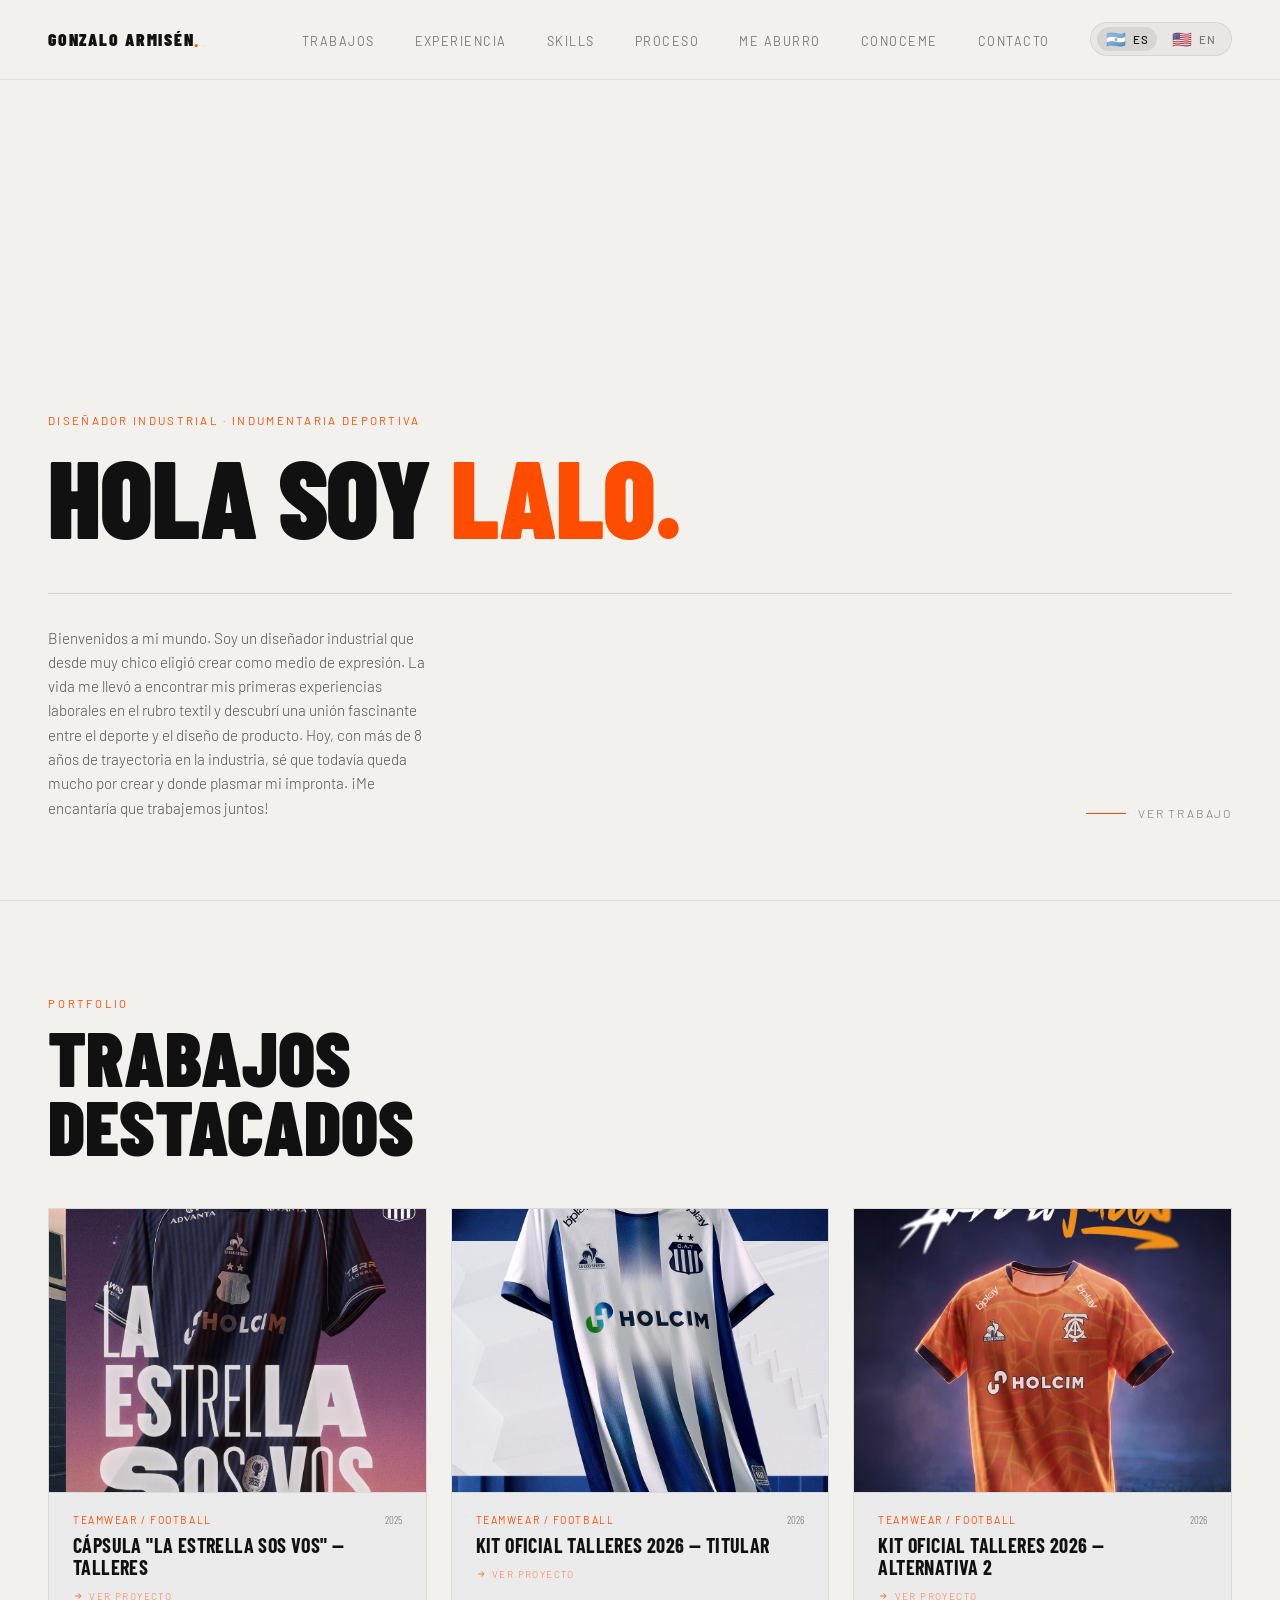
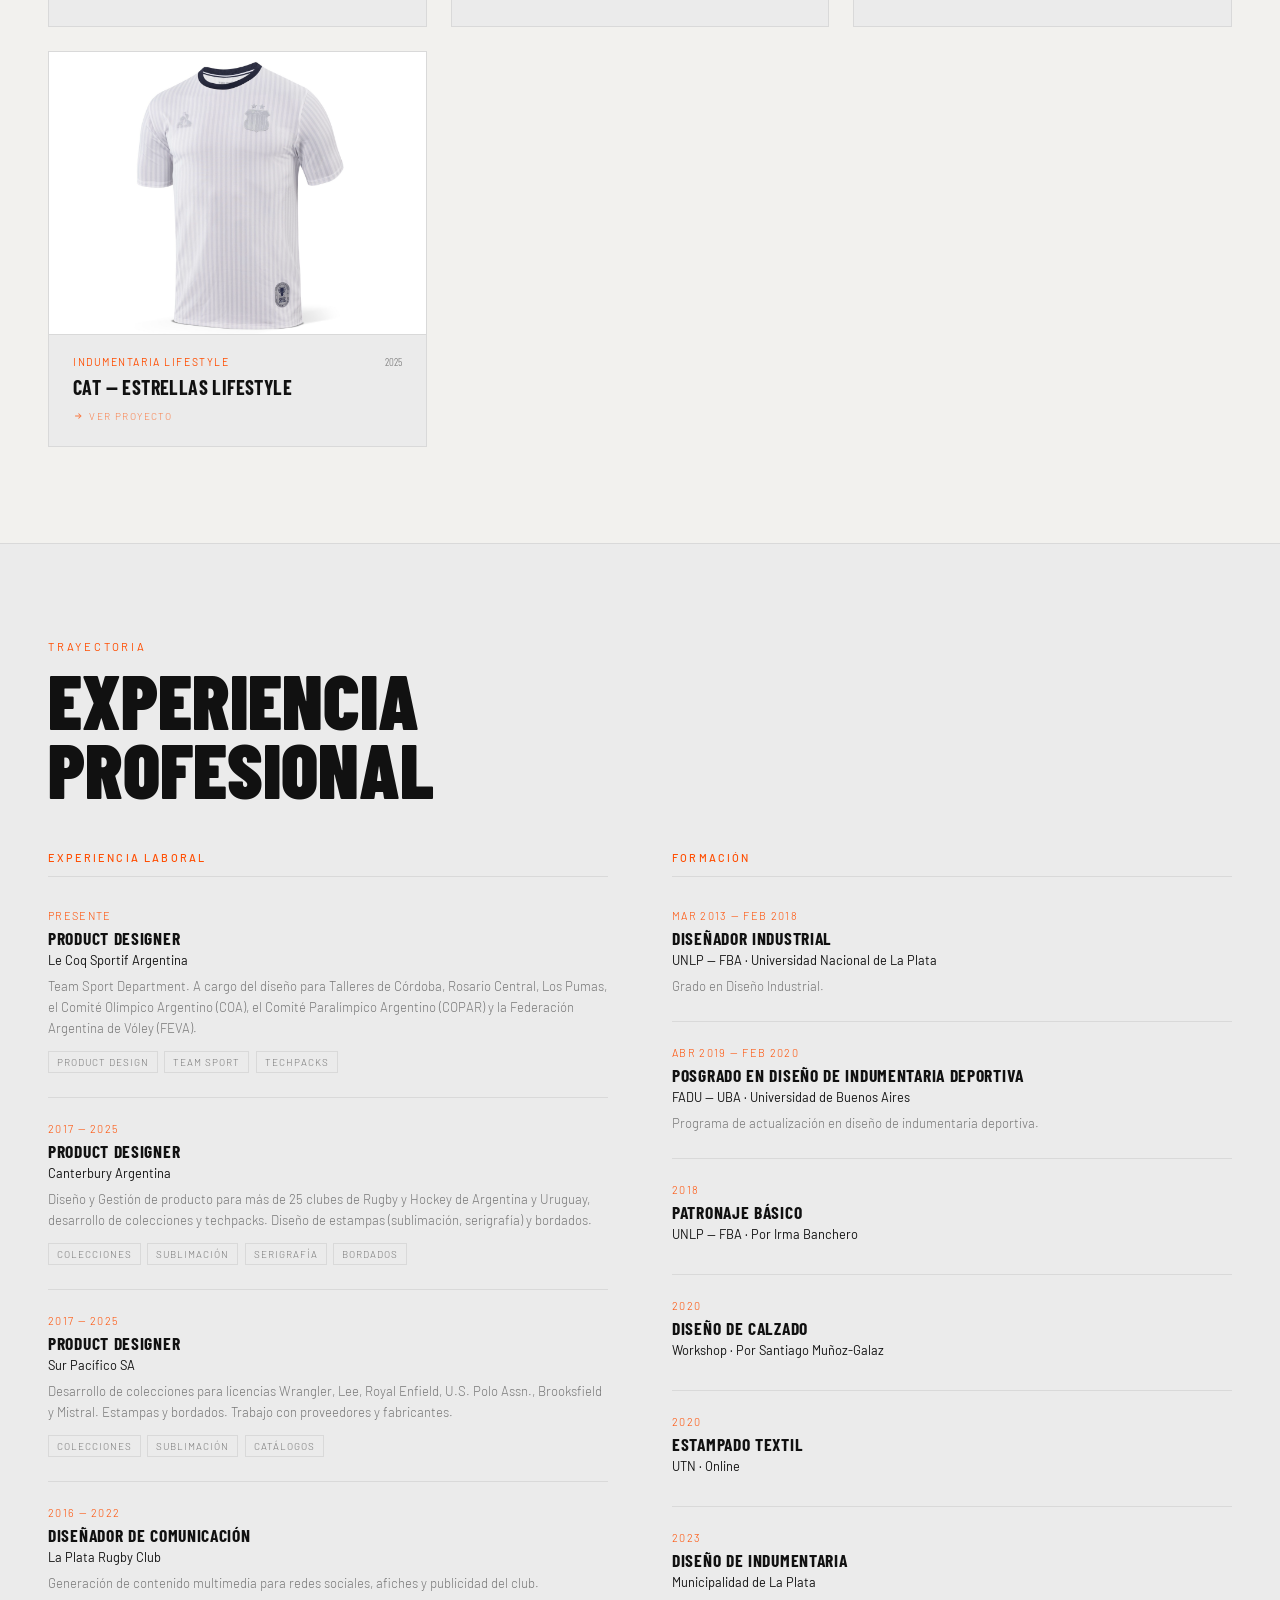
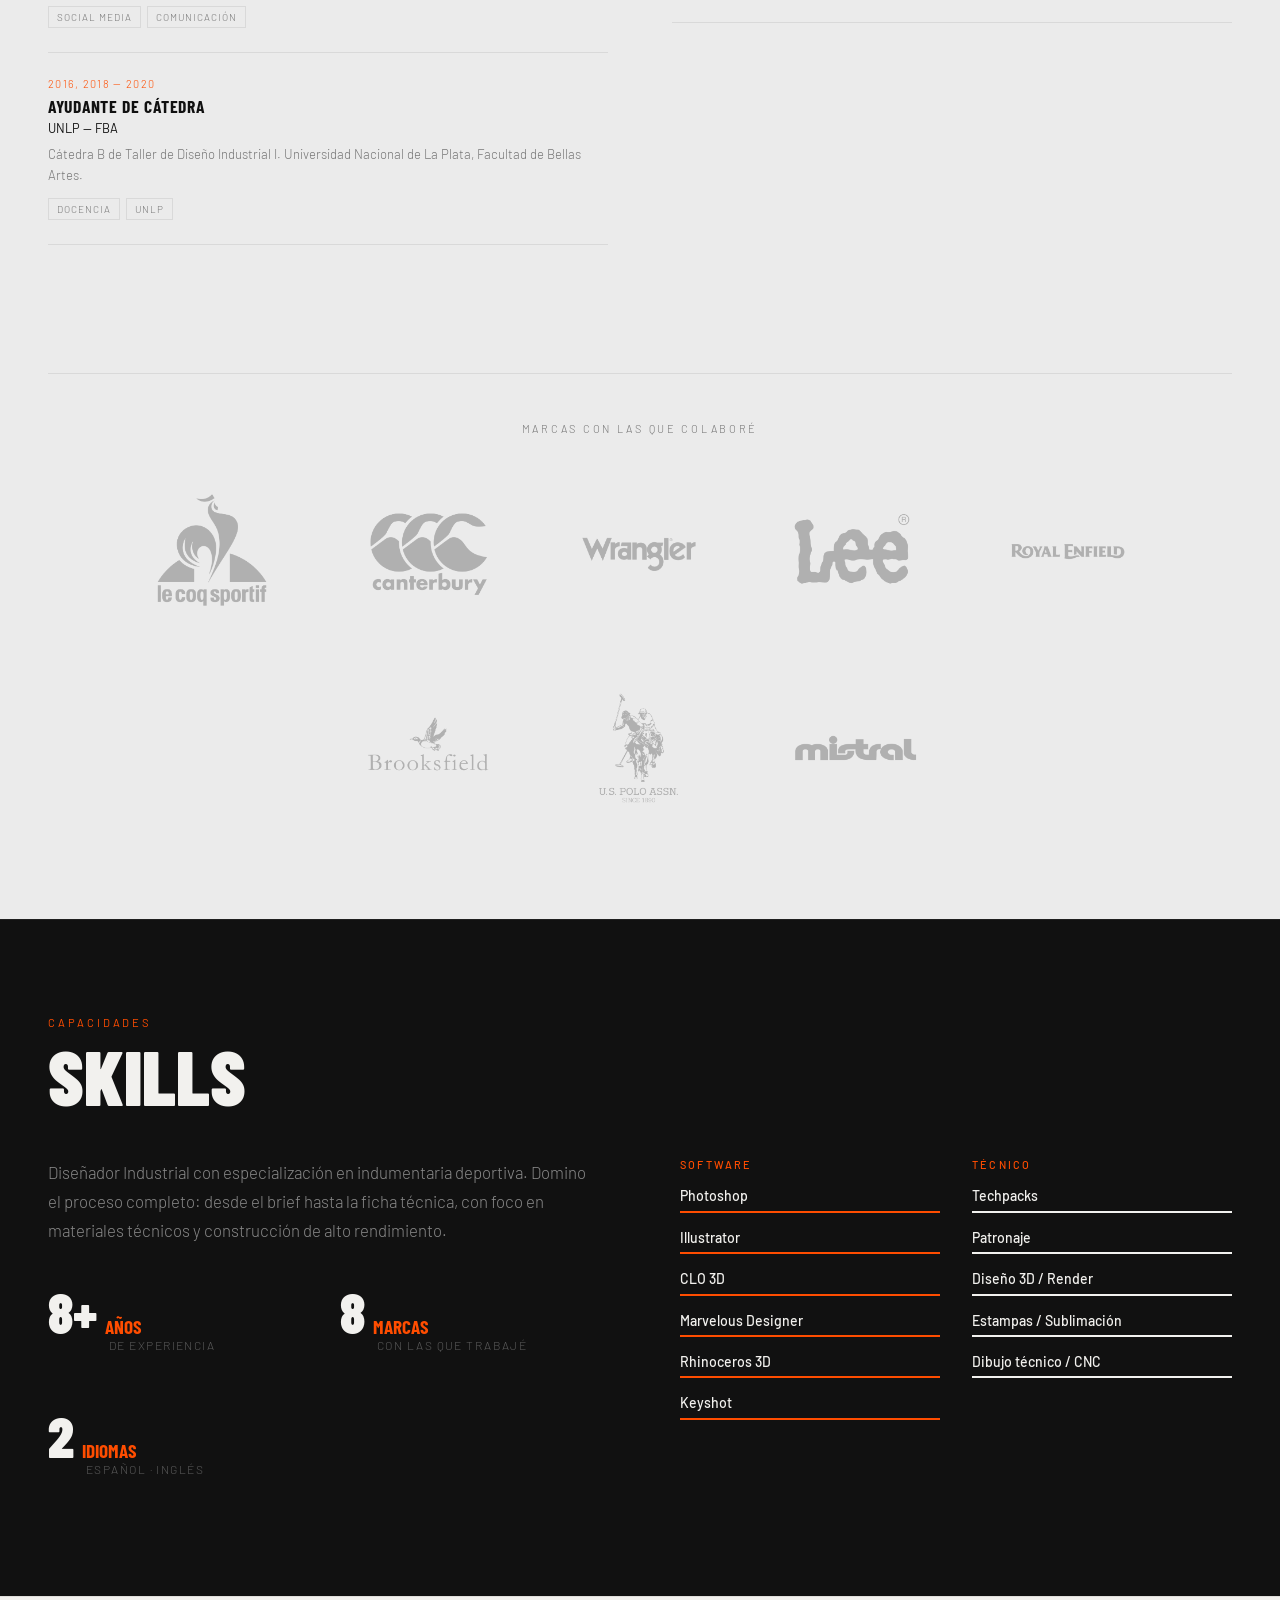
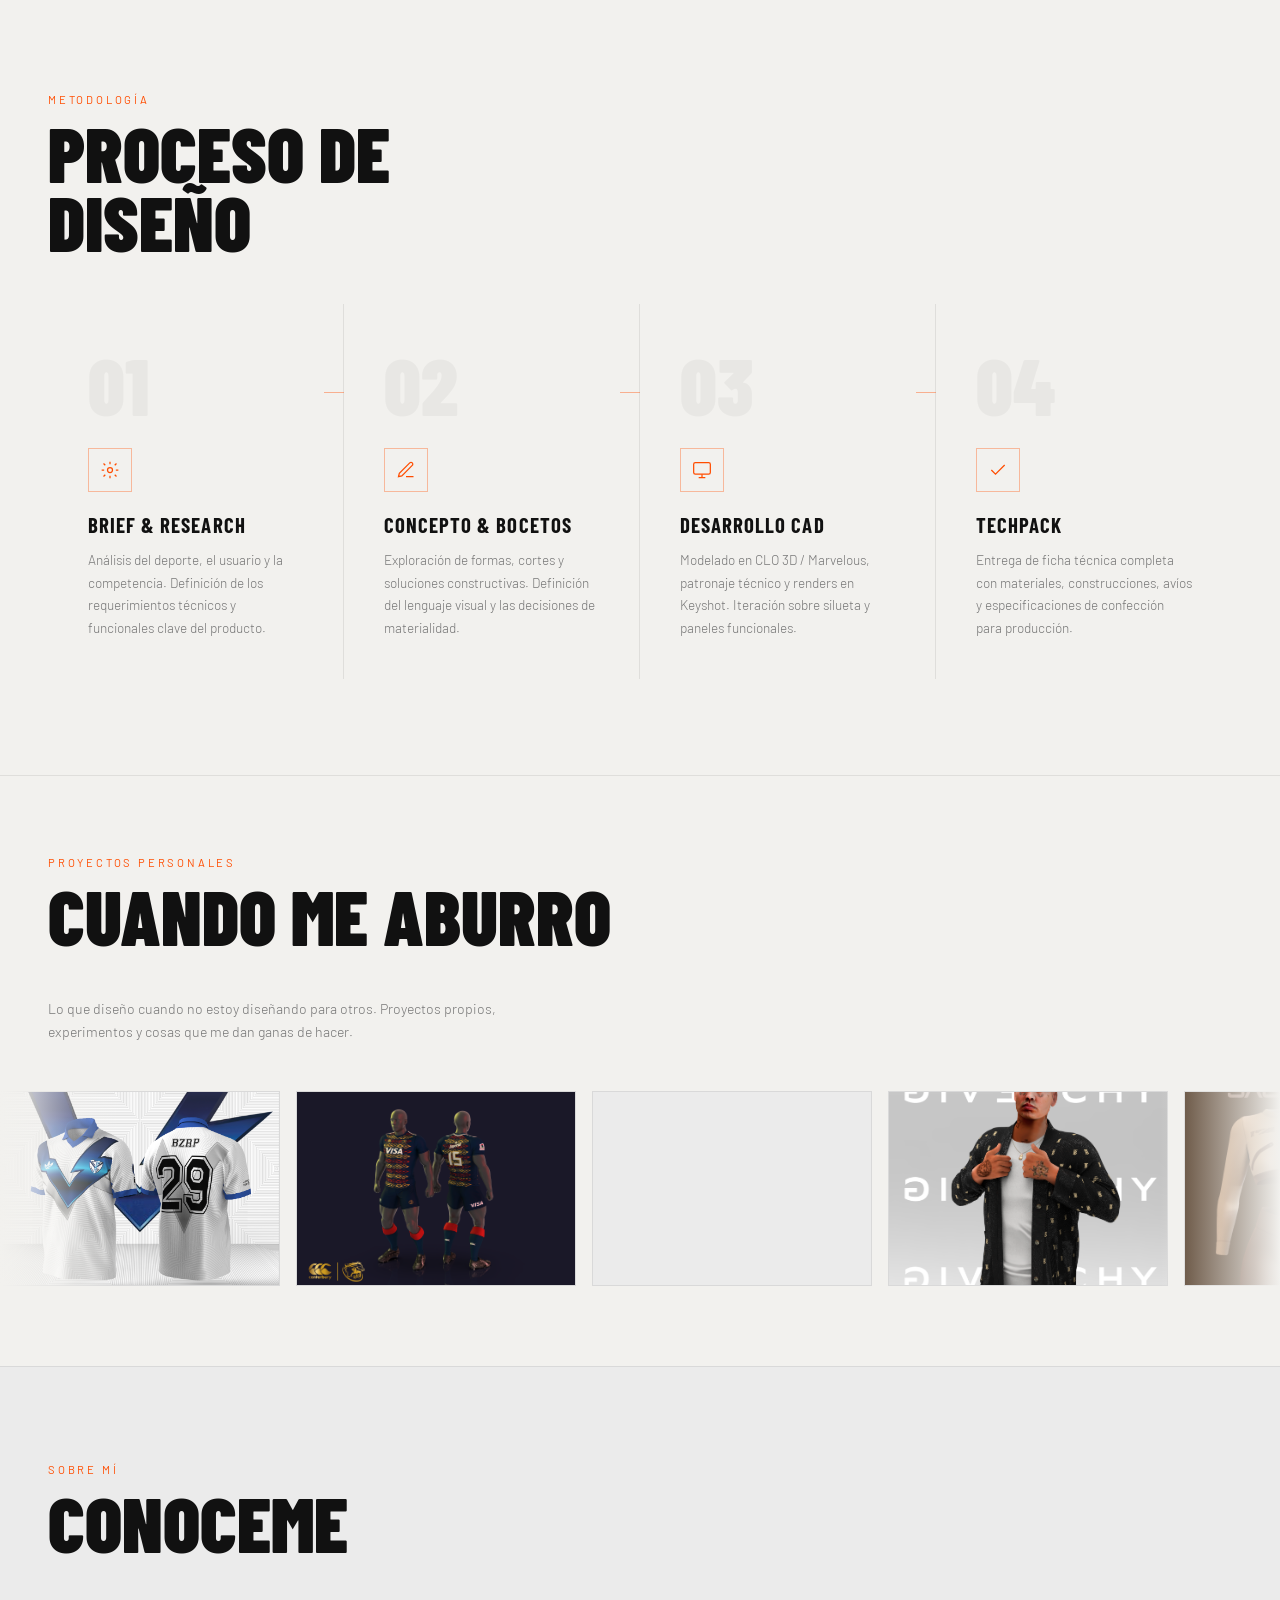
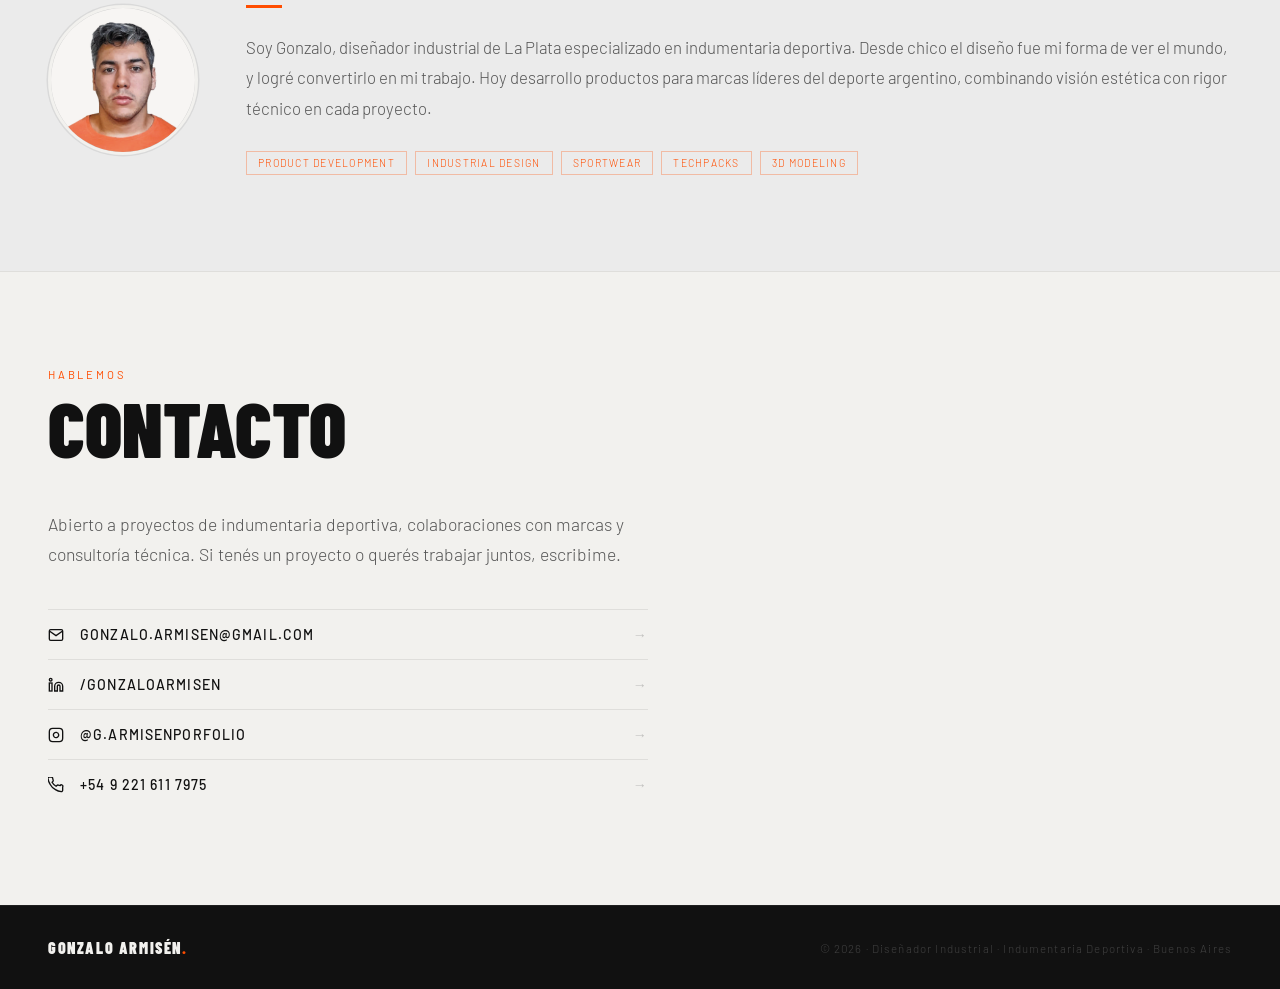
==== commit a2e9cc78: "Gonzalo Armisen Porfolio" ====
--- a/index.html
+++ b/index.html
@@ -378,9 +378,9 @@
   <div class="hero-bg-img" style="background-image:url('Logos/Background.png')" aria-hidden="true"></div>
 
   <p class="hero-label" data-i18n="hero_label">Diseñador Industrial · Indumentaria Deportiva</p>
-  <h1 class="hero-headline" id="hero-title">HOLA SOY <span data-i18n="hero_name_accent">LALO</span></h1>
+  <h1 class="hero-headline" id="hero-title">HOLA SOY <span data-i18n="hero_name_accent">LALO.</span></h1>
   <div class="hero-bottom">
-    <p class="hero-tagline" data-i18n="hero_tagline">Diseñador Industrial especializado en indumentaria deportiva. Actualmente Product Designer en Le Coq Sportif, a cargo de Talleres, Rosario Central, Los Pumas, COA, COPAR y FEVA.</p>
+    <p class="hero-tagline" data-i18n="hero_tagline">Bienvenidos a mi mundo. Soy un diseñador industrial que desde muy chico eligió crear como medio de expresión. La vida me llevó a encontrar mis primeras experiencias laborales en el rubro textil y descubrí una unión fascinante entre el deporte y el diseño de producto. Hoy, con más de 8 años de trayectoria en la industria, sé que todavía queda mucho por crear y donde plasmar mi impronta. ¡Me encantaría que trabajemos juntos!</p>
     <div class="hero-scroll">
       <div class="hero-scroll-line"></div>
       <span data-i18n="hero_scroll">Ver trabajo</span>
@@ -909,8 +909,8 @@
   es: {
     nav_works: "Trabajos", nav_exp: "Experiencia", nav_skills: "Skills", nav_process: "Proceso", nav_aburro: "Me aburro", nav_conoceme: "Conoceme", nav_contact: "Contacto",
     hero_label: "Diseñador Industrial · Indumentaria Deportiva",
-    hero_name_accent: "LALO",
-    hero_tagline: "Diseñador Industrial especializado en indumentaria deportiva. Actualmente Product Designer en Le Coq Sportif, a cargo de Talleres, Rosario Central, Los Pumas, COA, COPAR y FEVA.",
+    hero_name_accent: "LALO.",
+    hero_tagline: "Welcome to my world. I am an industrial designer who, from a very young age, chose creation as a means of expression. Life led me to my first work experiences in the textile industry, where I discovered a fascinating intersection between sports and product design. Today, with over 8 years of experience in the industry, I know there is still so much left to create and places to leave my mark. I would love for us to work together! I invite you to take a look at what I do..",
     hero_scroll: "Ver trabajo",
     works_label: "Portfolio", works_title: "Trabajos<br>Destacados",
     work1_title: "CÁPSULA &ldquo;LA ESTRELLA SOS VOS&rdquo; — TALLERES", work2_title: "KIT OFICIAL TALLERES 2026 — TITULAR",
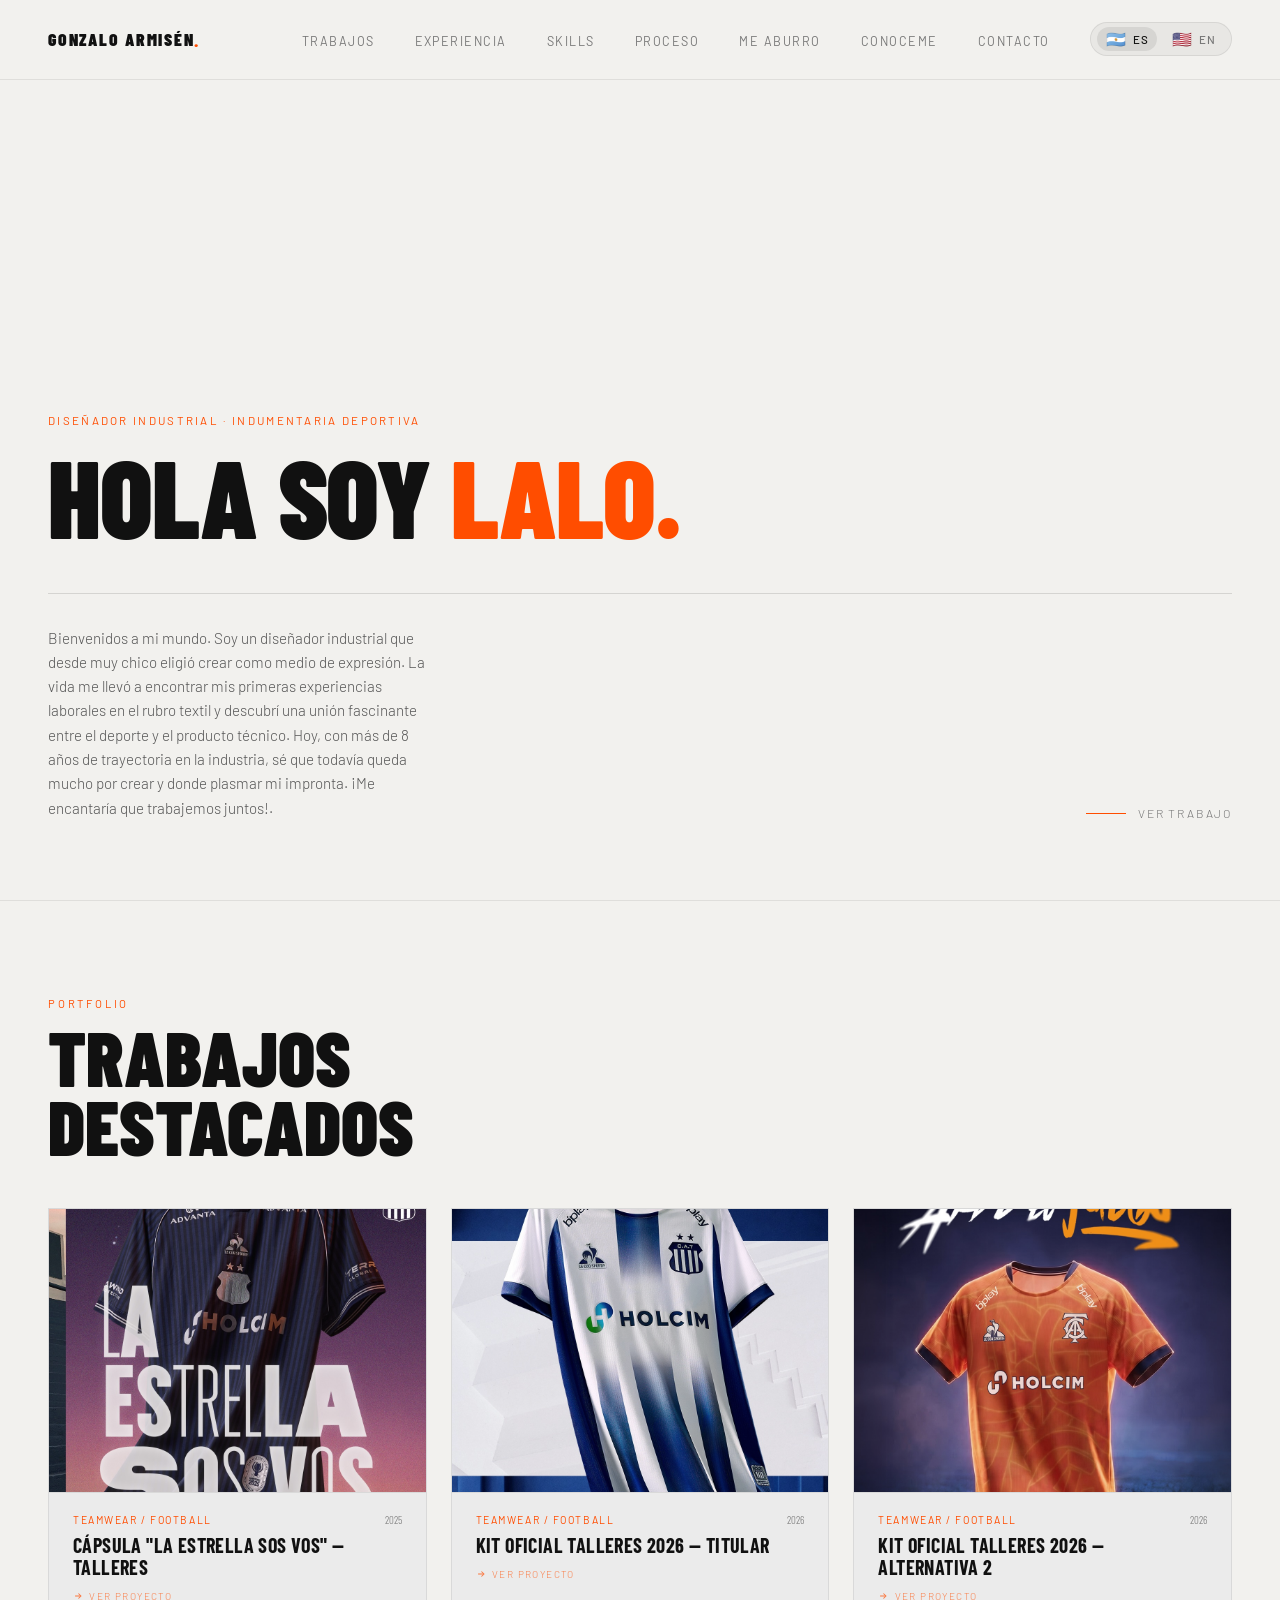
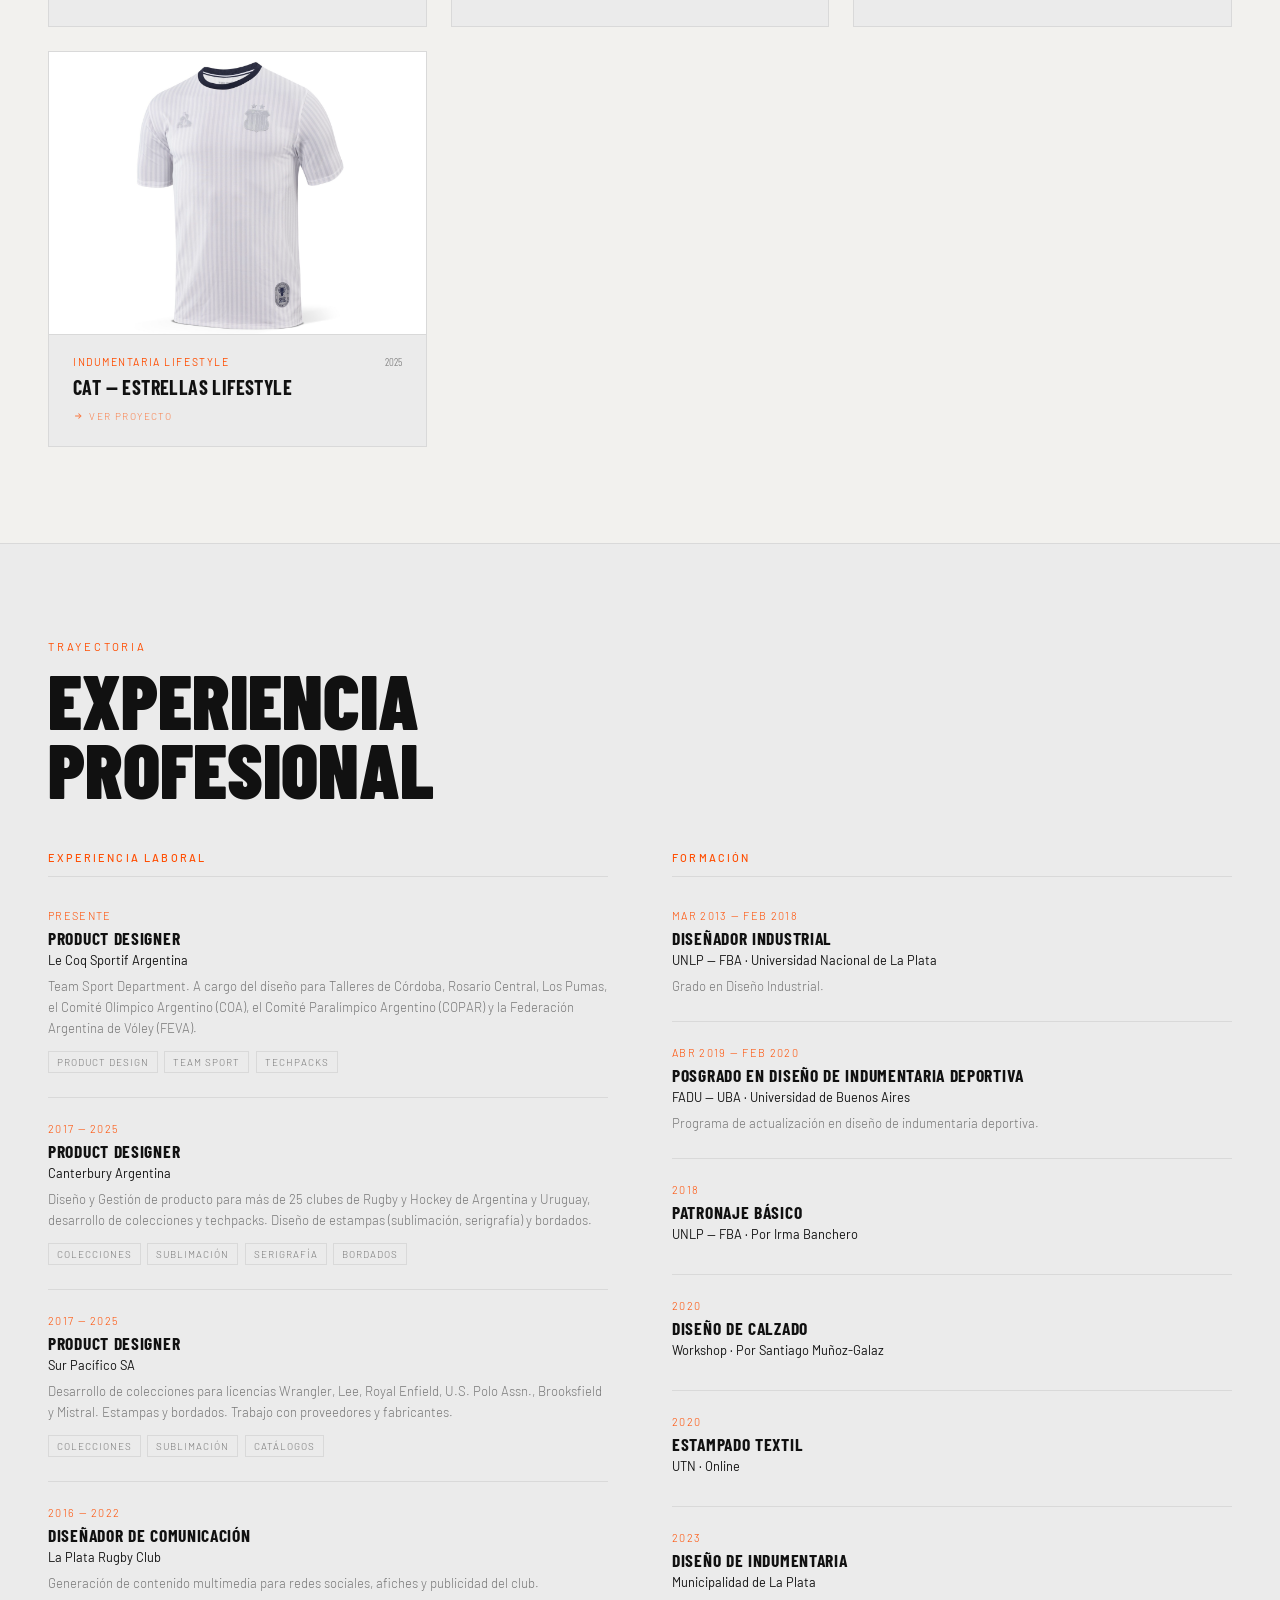
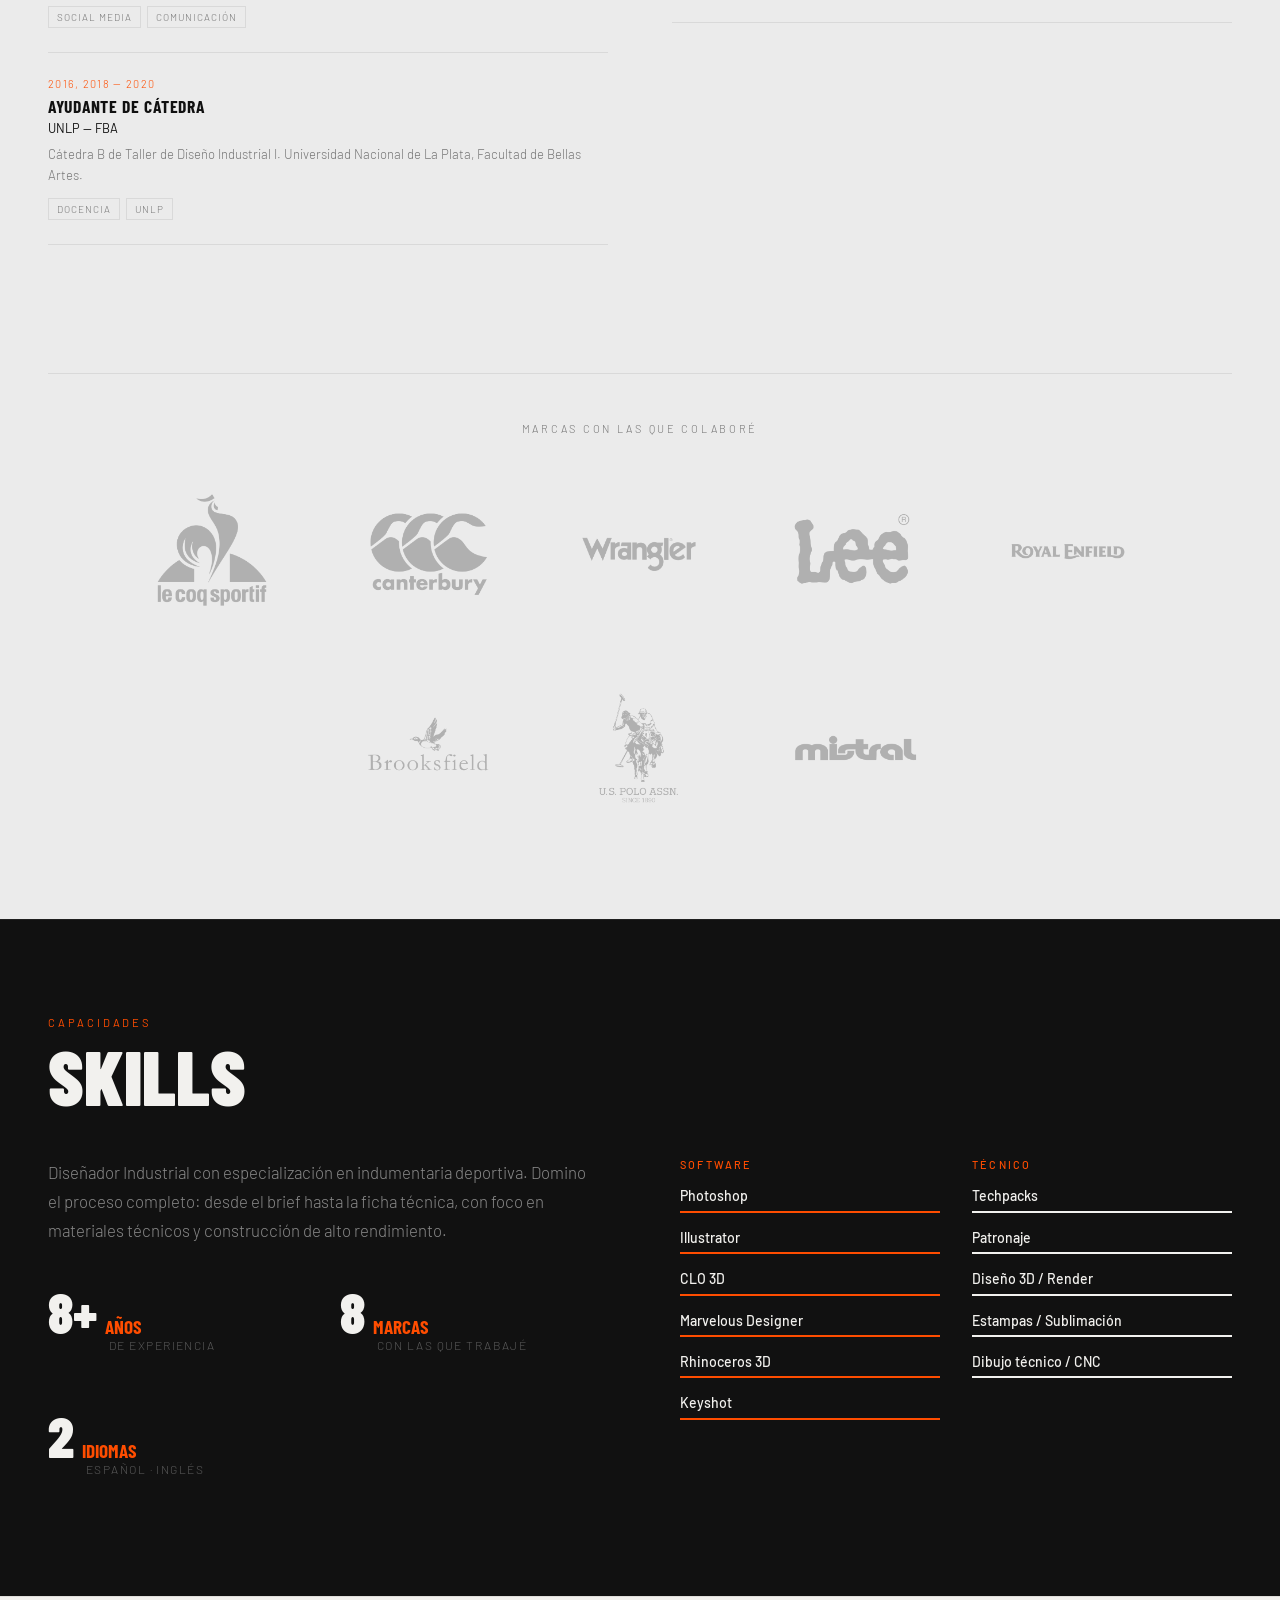
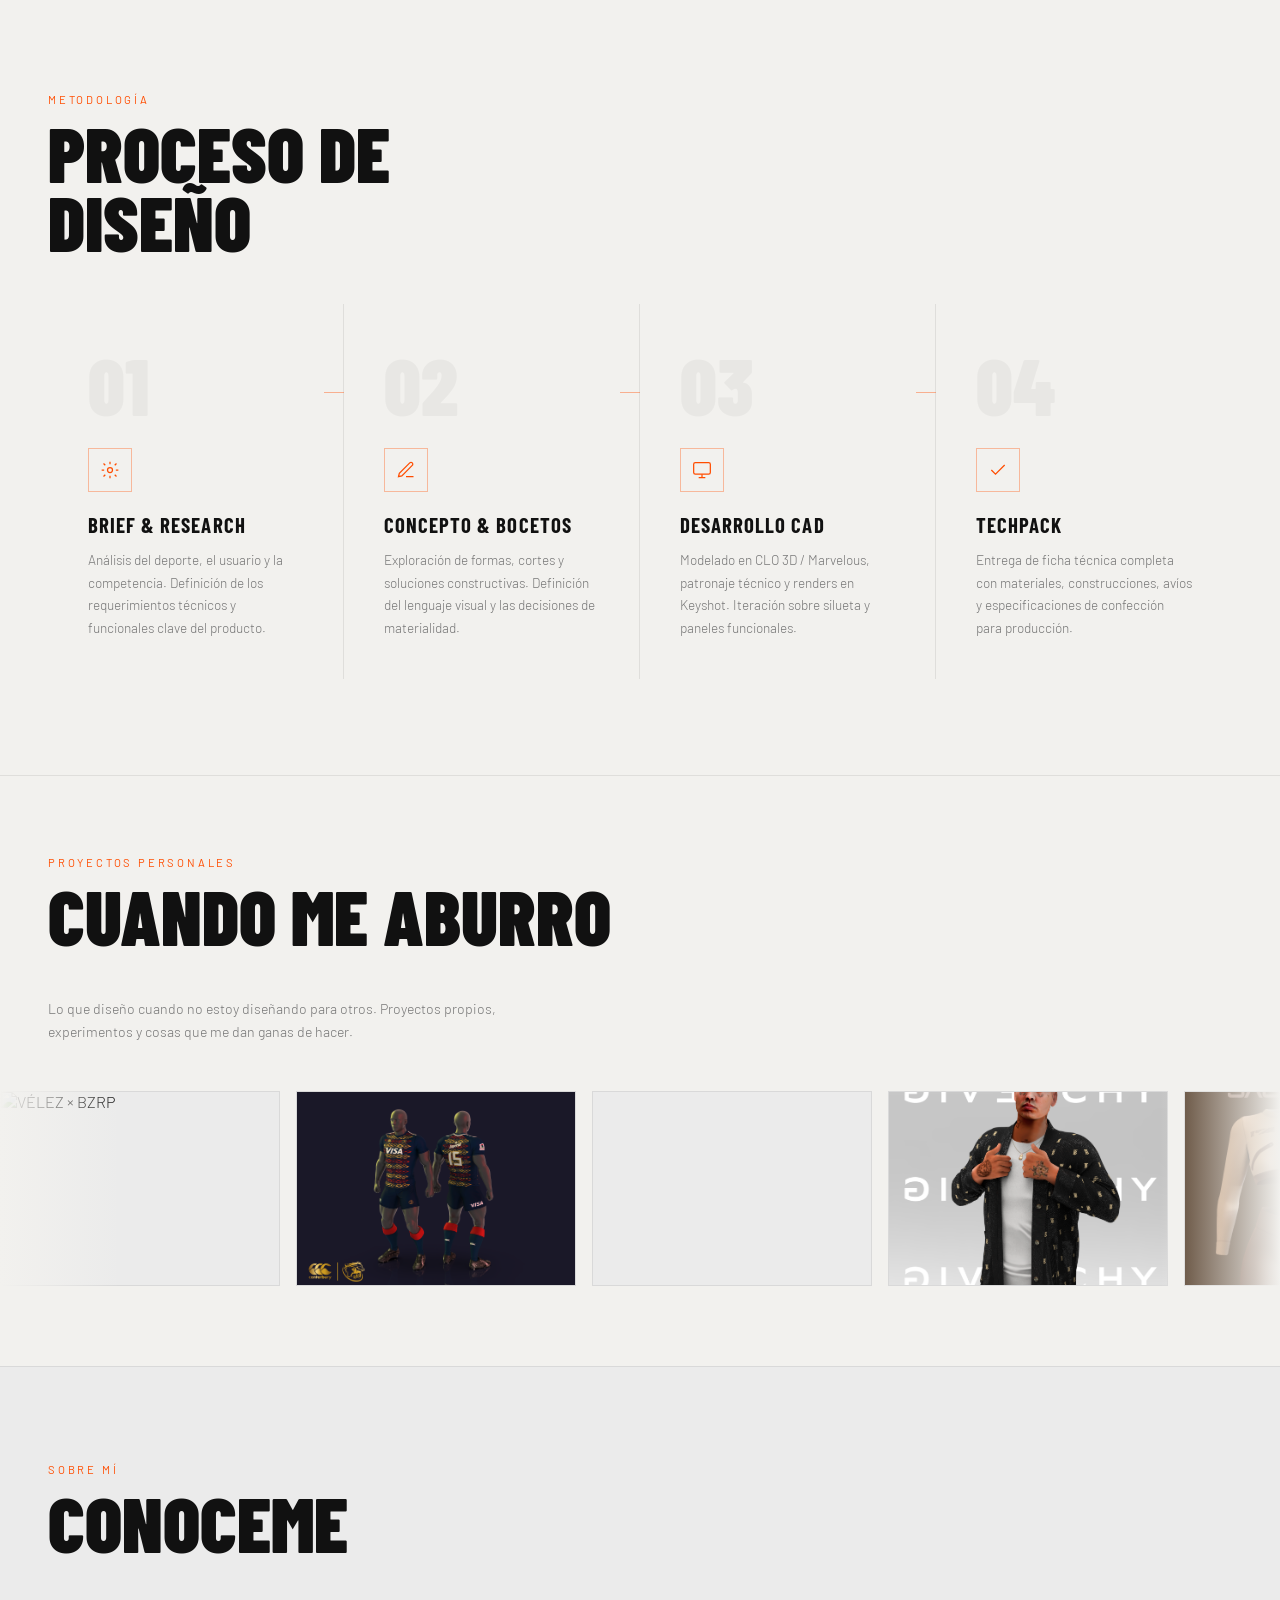
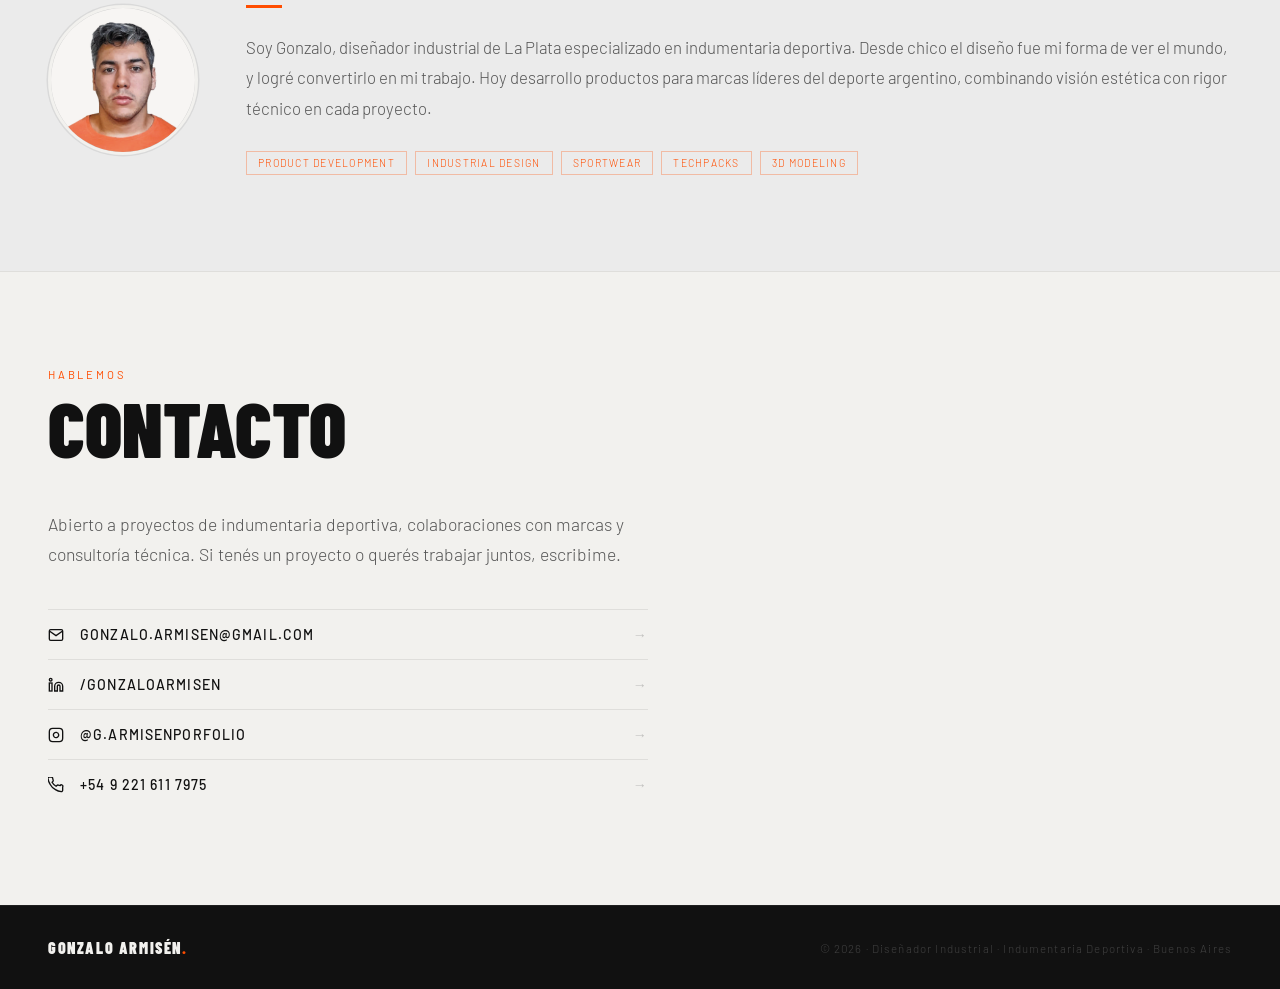
==== commit 3c43f86d: "Gonzalo Armisen Porfolio" ====
--- a/index.html
+++ b/index.html
@@ -380,7 +380,8 @@
   <p class="hero-label" data-i18n="hero_label">Diseñador Industrial · Indumentaria Deportiva</p>
   <h1 class="hero-headline" id="hero-title">HOLA SOY <span data-i18n="hero_name_accent">LALO.</span></h1>
   <div class="hero-bottom">
-    <p class="hero-tagline" data-i18n="hero_tagline">Bienvenidos a mi mundo. Soy un diseñador industrial que desde muy chico eligió crear como medio de expresión. La vida me llevó a encontrar mis primeras experiencias laborales en el rubro textil y descubrí una unión fascinante entre el deporte y el diseño de producto. Hoy, con más de 8 años de trayectoria en la industria, sé que todavía queda mucho por crear y donde plasmar mi impronta. ¡Me encantaría que trabajemos juntos!</p>
+    <p class="hero-tagline" data-i18n="hero_tagline">Bienvenidos a mi mundo.
+Soy un diseñador industrial que desde muy chico eligió crear como medio de expresión. La vida me llevó a encontrar mis primeras experiencias laborales en el rubro textil y descubrí una unión fascinante entre el deporte y el producto técnico. Hoy, con más de 8 años de trayectoria en la industria, sé que todavía queda mucho por crear y donde plasmar mi impronta. ¡Me encantaría que trabajemos juntos!.</p>
     <div class="hero-scroll">
       <div class="hero-scroll-line"></div>
       <span data-i18n="hero_scroll">Ver trabajo</span>
@@ -511,7 +512,8 @@
   {"type":"image", "src":"Trabajos/CAT - ESTRELLAS LIFESTYLE 2.jpg"},
   {"type":"image", "src":"Trabajos/CAT - ESTRELLAS LIFESTYLE 3.jpg"},
   {"type":"image", "src":"Trabajos/CAT - ESTRELLAS LIFESTYLE 4.jpg"},
-  {"type":"image", "src":"Trabajos/CAT - ESTRELLAS LIFESTYLE 5.jpg"}
+  {"type":"image", "src":"Trabajos/CAT - ESTRELLAS LIFESTYLE 5.jpg"},
+  {"type":"image", "src":"Trabajos/CAT - ESTRELLAS LIFESTYLE 7.jpg"}
 ]'>
       <div class="work-card-thumb">
         <span class="work-card-index">04</span>
@@ -766,16 +768,16 @@
     <div class="marquee-inner" id="marquee-inner">
 
       <!-- ══ PRIMERA MITAD ══ -->
-      <div class="marquee-item" data-mq-type="image" data-mq-src="Trabajos/VELEZ X BZRP.png" data-mq-title="VÉLEZ × BZRP" data-mq-cat="Fútbol / Concepto">
-        <img src="Trabajos/VELEZ X BZRP.png" alt="VÉLEZ × BZRP" loading="lazy">
+      <div class="marquee-item" data-mq-type="image" data-mq-src="Trabajos/VELEZ_X_BZRP.png" data-mq-title="VÉLEZ × BZRP" data-mq-cat="Fútbol / Concepto">
+        <img src="Trabajos/VELEZ_X_BZRP.png" alt="VÉLEZ × BZRP" loading="lazy">
         <div class="marquee-item-overlay"><strong>VÉLEZ × BZRP</strong><small>Fútbol / Concepto</small></div>
       </div>
       <div class="marquee-item" data-mq-type="image" data-mq-src="Trabajos/Rugby_CCC_Pampas.png" data-mq-title="PAMPAS XV — CCC Rugby" data-mq-cat="Rugby / Teamwear">
         <img src="Trabajos/Rugby_CCC_Pampas.png" alt="PAMPAS XV — CCC Rugby" loading="lazy">
         <div class="marquee-item-overlay"><strong>PAMPAS XV</strong><small>Rugby / Teamwear</small></div>
       </div>
-      <div class="marquee-item" data-mq-type="video" data-mq-src="Trabajos/UAR BOOTS.mp4" data-mq-title="UAR Boots — Los Pumas" data-mq-cat="Rugby / Calzado">
-        <video src="Trabajos/UAR BOOTS.mp4" muted loop autoplay playsinline style="width:100%;height:100%;object-fit:cover;pointer-events:none;"></video>
+      <div class="marquee-item" data-mq-type="video" data-mq-src="Trabajos/UAR_BOOTS.mp4" data-mq-title="UAR Boots — Los Pumas" data-mq-cat="Rugby / Calzado">
+        <video src="Trabajos/UAR_BOOTS.mp4" muted loop autoplay playsinline style="width:100%;height:100%;object-fit:cover;pointer-events:none;"></video>
         <div class="marquee-item-overlay">
           <svg viewBox="0 0 24 24" fill="white" width="28" height="28" style="margin-bottom:4px"><polygon points="5 3 19 12 5 21 5 3"/></svg>
           <strong>UAR BOOTS</strong><small>Rugby / Calzado</small>
@@ -789,22 +791,22 @@
         <img src="Trabajos/cactusrender2.png" alt="CACT.US JACK × NIKE" loading="lazy">
         <div class="marquee-item-overlay"><strong>CACT.US JACK × NIKE</strong><small>Colaboración / Concepto</small></div>
       </div>
-      <div class="marquee-item" data-mq-type="image" data-mq-src="Trabajos/GELP PREMATCH.png" data-mq-title="LOBO — Prematch" data-mq-cat="Fútbol / Prematch">
-        <img src="Trabajos/GELP PREMATCH.png" alt="LOBO — Prematch" loading="lazy">
+      <div class="marquee-item" data-mq-type="image" data-mq-src="Trabajos/GELP_PREMATCH.png" data-mq-title="LOBO — Prematch" data-mq-cat="Fútbol / Prematch">
+        <img src="Trabajos/GELP_PREMATCH.png" alt="LOBO — Prematch" loading="lazy">
         <div class="marquee-item-overlay"><strong>LOBO — PREMATCH</strong><small>Fútbol / Prematch</small></div>
       </div>
 
       <!-- ══ SEGUNDA MITAD — loop ══ -->
-      <div class="marquee-item" data-mq-type="image" data-mq-src="Trabajos/VELEZ X BZRP.png" data-mq-title="VÉLEZ × BZRP" data-mq-cat="Fútbol / Concepto">
-        <img src="Trabajos/VELEZ X BZRP.png" alt="VÉLEZ × BZRP" loading="lazy">
+      <div class="marquee-item" data-mq-type="image" data-mq-src="Trabajos/VELEZ_X_BZRP.png" data-mq-title="VÉLEZ × BZRP" data-mq-cat="Fútbol / Concepto">
+        <img src="Trabajos/VELEZ_X_BZRP.png" alt="VÉLEZ × BZRP" loading="lazy">
         <div class="marquee-item-overlay"><strong>VÉLEZ × BZRP</strong><small>Fútbol / Concepto</small></div>
       </div>
       <div class="marquee-item" data-mq-type="image" data-mq-src="Trabajos/Rugby_CCC_Pampas.png" data-mq-title="PAMPAS XV — CCC Rugby" data-mq-cat="Rugby / Teamwear">
         <img src="Trabajos/Rugby_CCC_Pampas.png" alt="PAMPAS XV — CCC Rugby" loading="lazy">
         <div class="marquee-item-overlay"><strong>PAMPAS XV</strong><small>Rugby / Teamwear</small></div>
       </div>
-      <div class="marquee-item" data-mq-type="video" data-mq-src="Trabajos/UAR BOOTS.mp4" data-mq-title="UAR Boots — Los Pumas" data-mq-cat="Rugby / Calzado">
-        <video src="Trabajos/UAR BOOTS.mp4" muted loop autoplay playsinline style="width:100%;height:100%;object-fit:cover;pointer-events:none;"></video>
+      <div class="marquee-item" data-mq-type="video" data-mq-src="Trabajos/UAR_BOOTS.mp4" data-mq-title="UAR Boots — Los Pumas" data-mq-cat="Rugby / Calzado">
+        <video src="Trabajos/UAR_BOOTS.mp4" muted loop autoplay playsinline style="width:100%;height:100%;object-fit:cover;pointer-events:none;"></video>
         <div class="marquee-item-overlay">
           <svg viewBox="0 0 24 24" fill="white" width="28" height="28" style="margin-bottom:4px"><polygon points="5 3 19 12 5 21 5 3"/></svg>
           <strong>UAR BOOTS</strong><small>Rugby / Calzado</small>
@@ -818,8 +820,8 @@
         <img src="Trabajos/cactusrender2.png" alt="CACT.US JACK × NIKE" loading="lazy">
         <div class="marquee-item-overlay"><strong>CACT.US JACK × NIKE</strong><small>Colaboración / Concepto</small></div>
       </div>
-      <div class="marquee-item" data-mq-type="image" data-mq-src="Trabajos/GELP PREMATCH.png" data-mq-title="LOBO — Prematch" data-mq-cat="Fútbol / Prematch">
-        <img src="Trabajos/GELP PREMATCH.png" alt="LOBO — Prematch" loading="lazy">
+      <div class="marquee-item" data-mq-type="image" data-mq-src="Trabajos/GELP_PREMATCH.png" data-mq-title="LOBO — Prematch" data-mq-cat="Fútbol / Prematch">
+        <img src="Trabajos/GELP_PREMATCH.png" alt="LOBO — Prematch" loading="lazy">
         <div class="marquee-item-overlay"><strong>LOBO — PREMATCH</strong><small>Fútbol / Prematch</small></div>
       </div>
 
@@ -909,8 +911,8 @@
   es: {
     nav_works: "Trabajos", nav_exp: "Experiencia", nav_skills: "Skills", nav_process: "Proceso", nav_aburro: "Me aburro", nav_conoceme: "Conoceme", nav_contact: "Contacto",
     hero_label: "Diseñador Industrial · Indumentaria Deportiva",
-    hero_name_accent: "LALO.",
-    hero_tagline: "Welcome to my world. I am an industrial designer who, from a very young age, chose creation as a means of expression. Life led me to my first work experiences in the textile industry, where I discovered a fascinating intersection between sports and product design. Today, with over 8 years of experience in the industry, I know there is still so much left to create and places to leave my mark. I would love for us to work together! I invite you to take a look at what I do..",
+    hero_name_accent: "LALO",
+    hero_tagline: "Diseñador Industrial especializado en indumentaria deportiva. Actualmente Product Designer en Le Coq Sportif, a cargo de Talleres, Rosario Central, Los Pumas, COA, COPAR y FEVA.",
     hero_scroll: "Ver trabajo",
     works_label: "Portfolio", works_title: "Trabajos<br>Destacados",
     work1_title: "CÁPSULA &ldquo;LA ESTRELLA SOS VOS&rdquo; — TALLERES", work2_title: "KIT OFICIAL TALLERES 2026 — TITULAR",
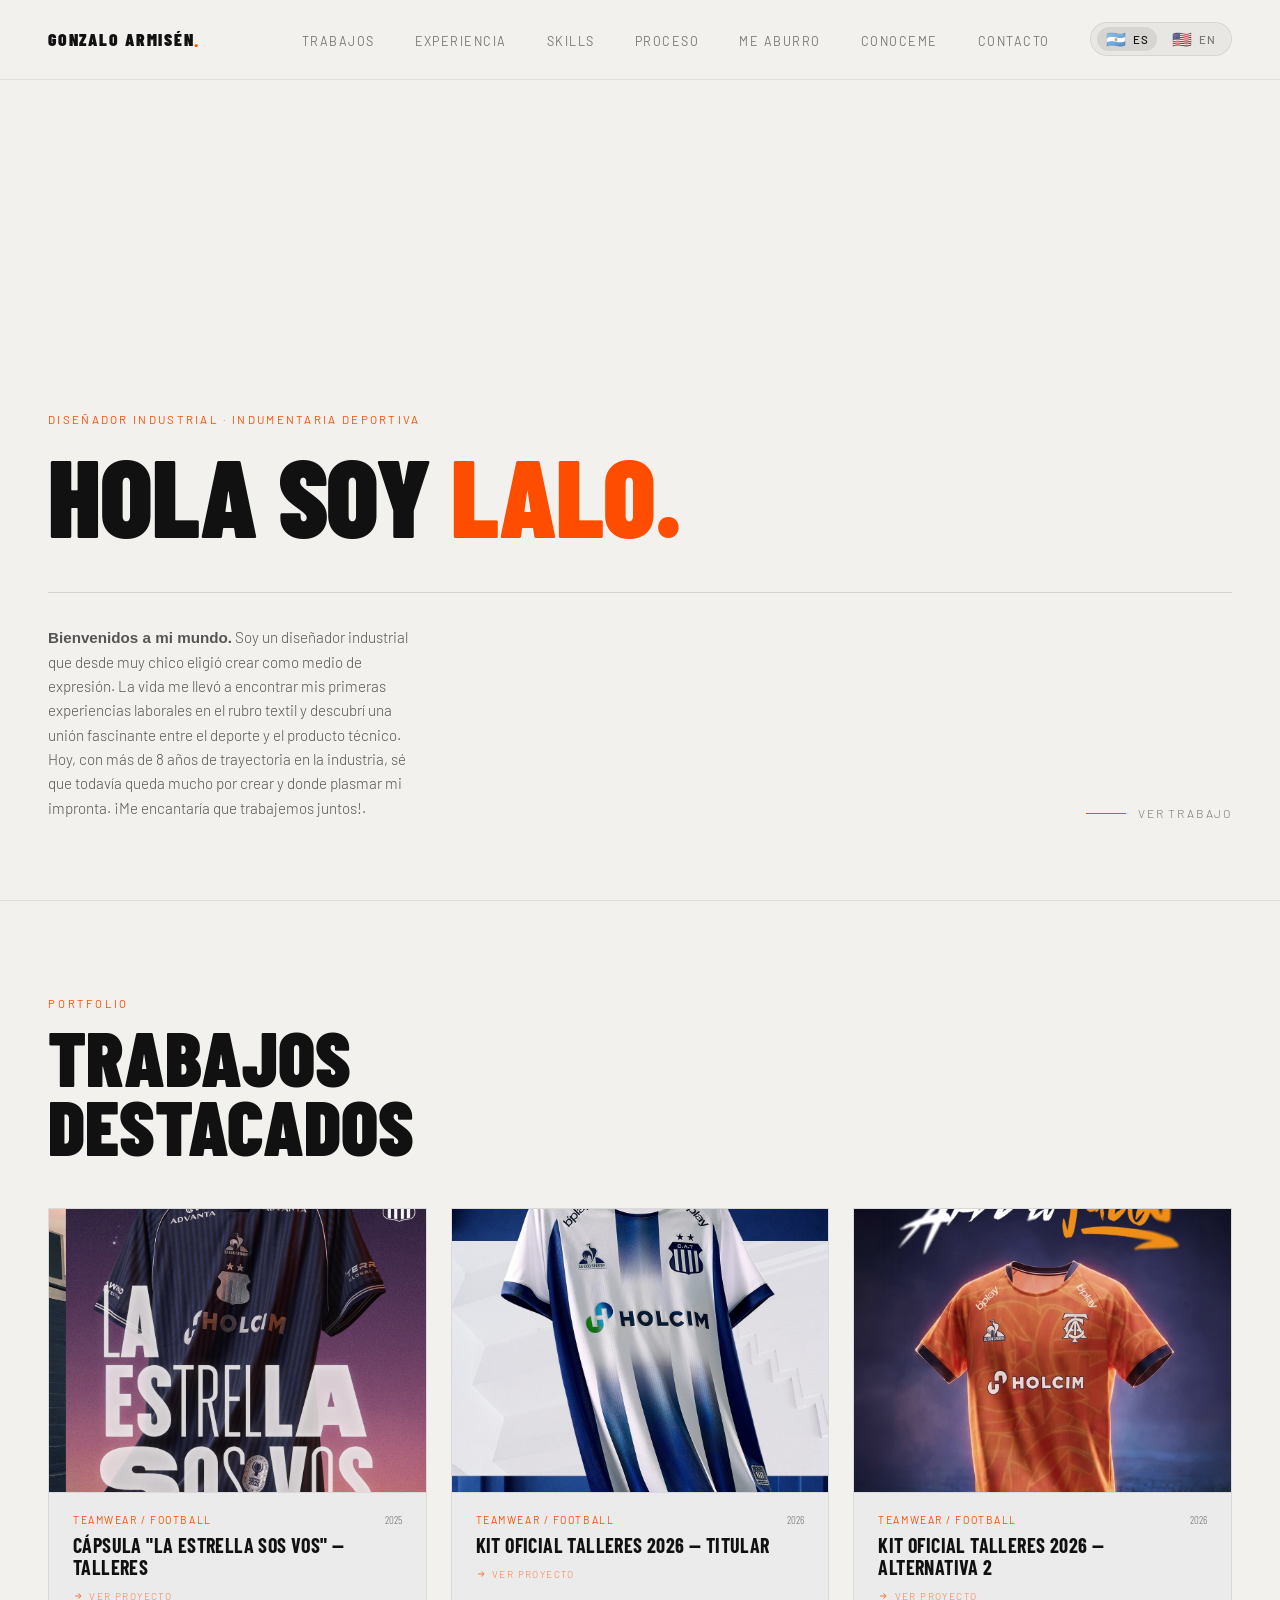
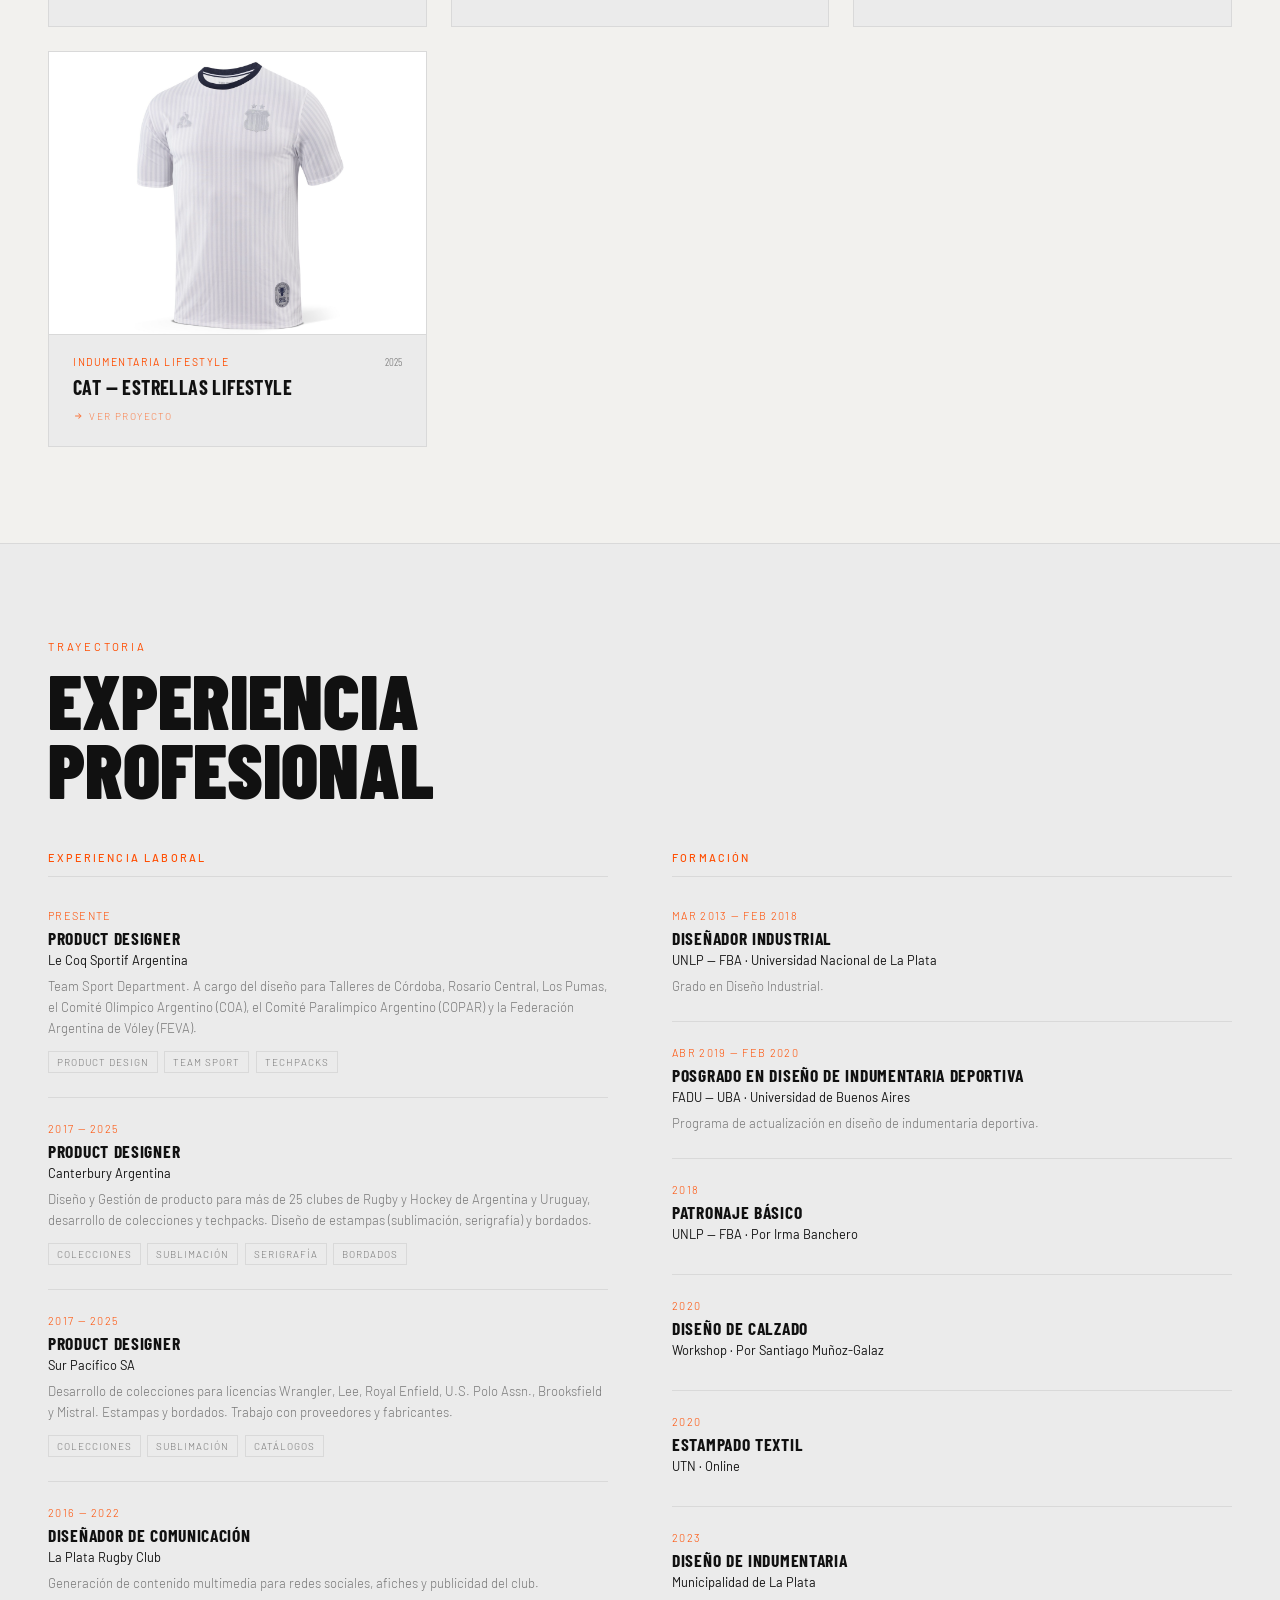
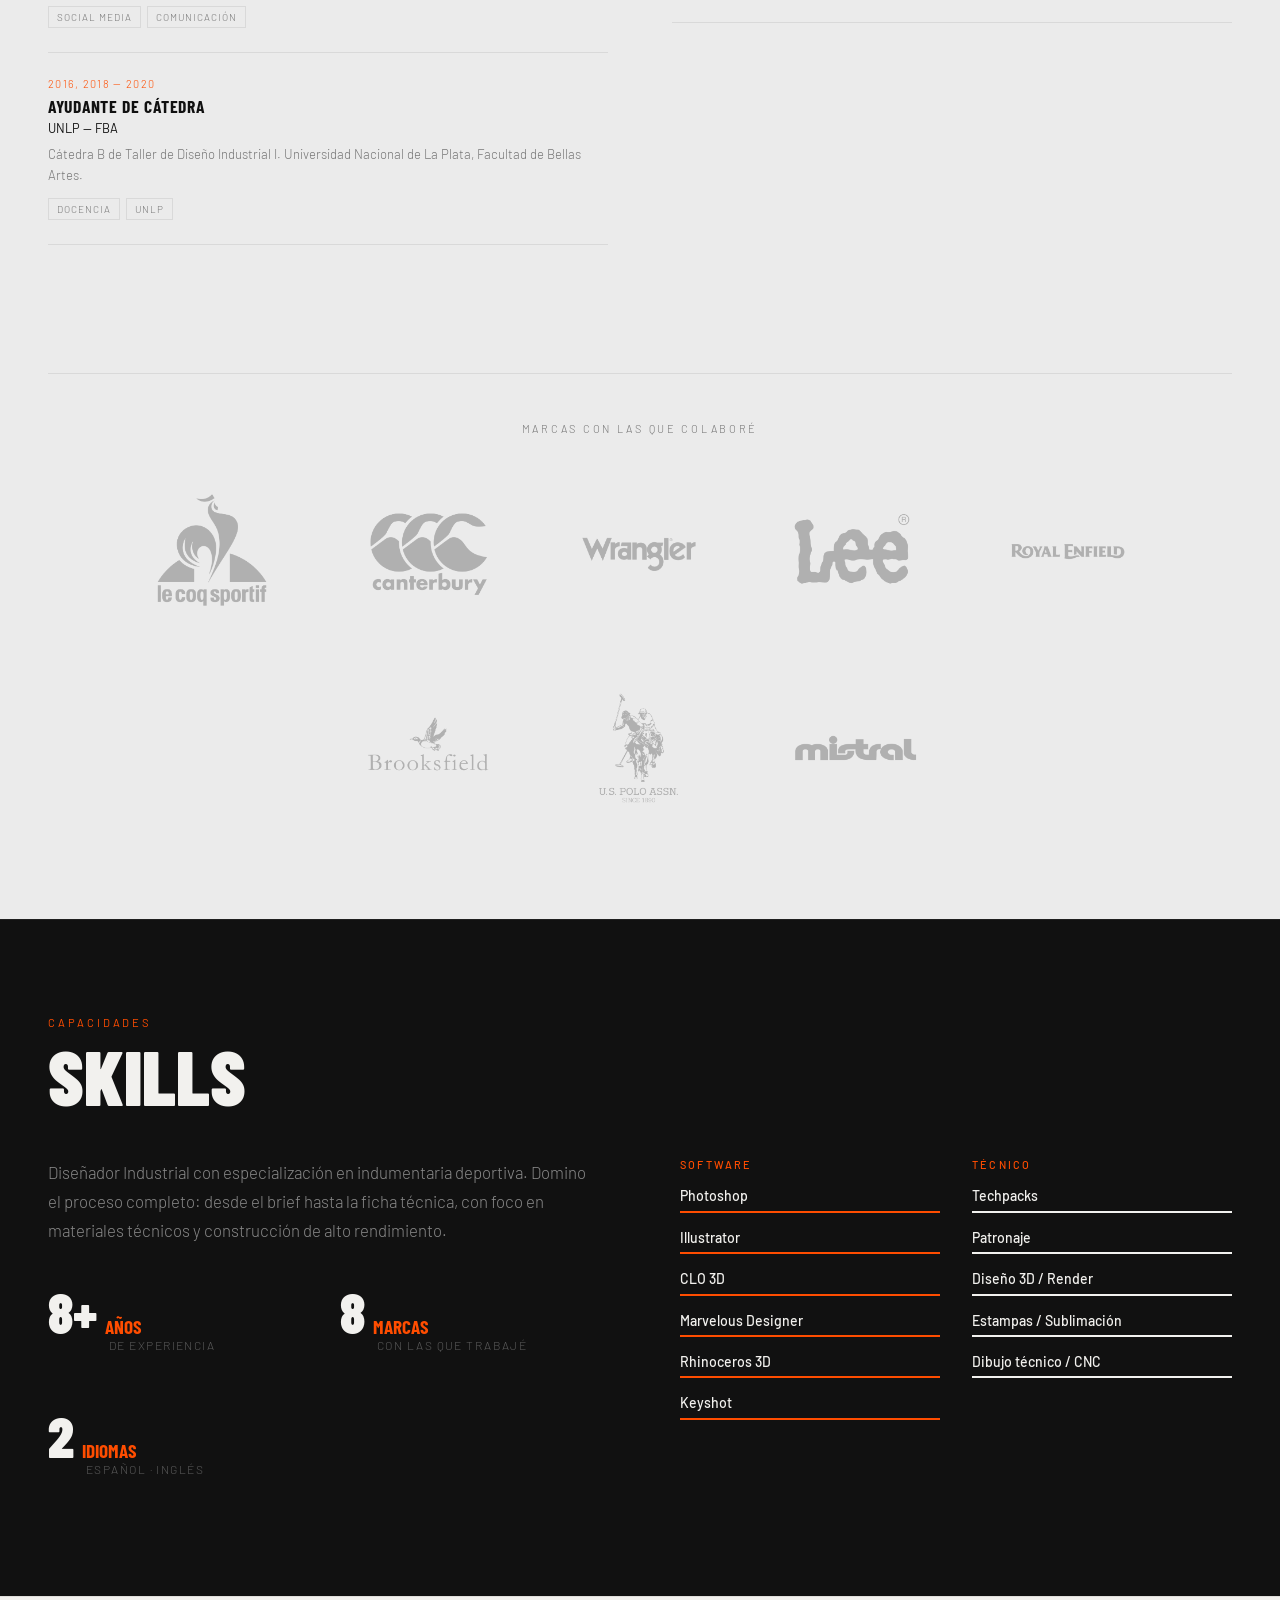
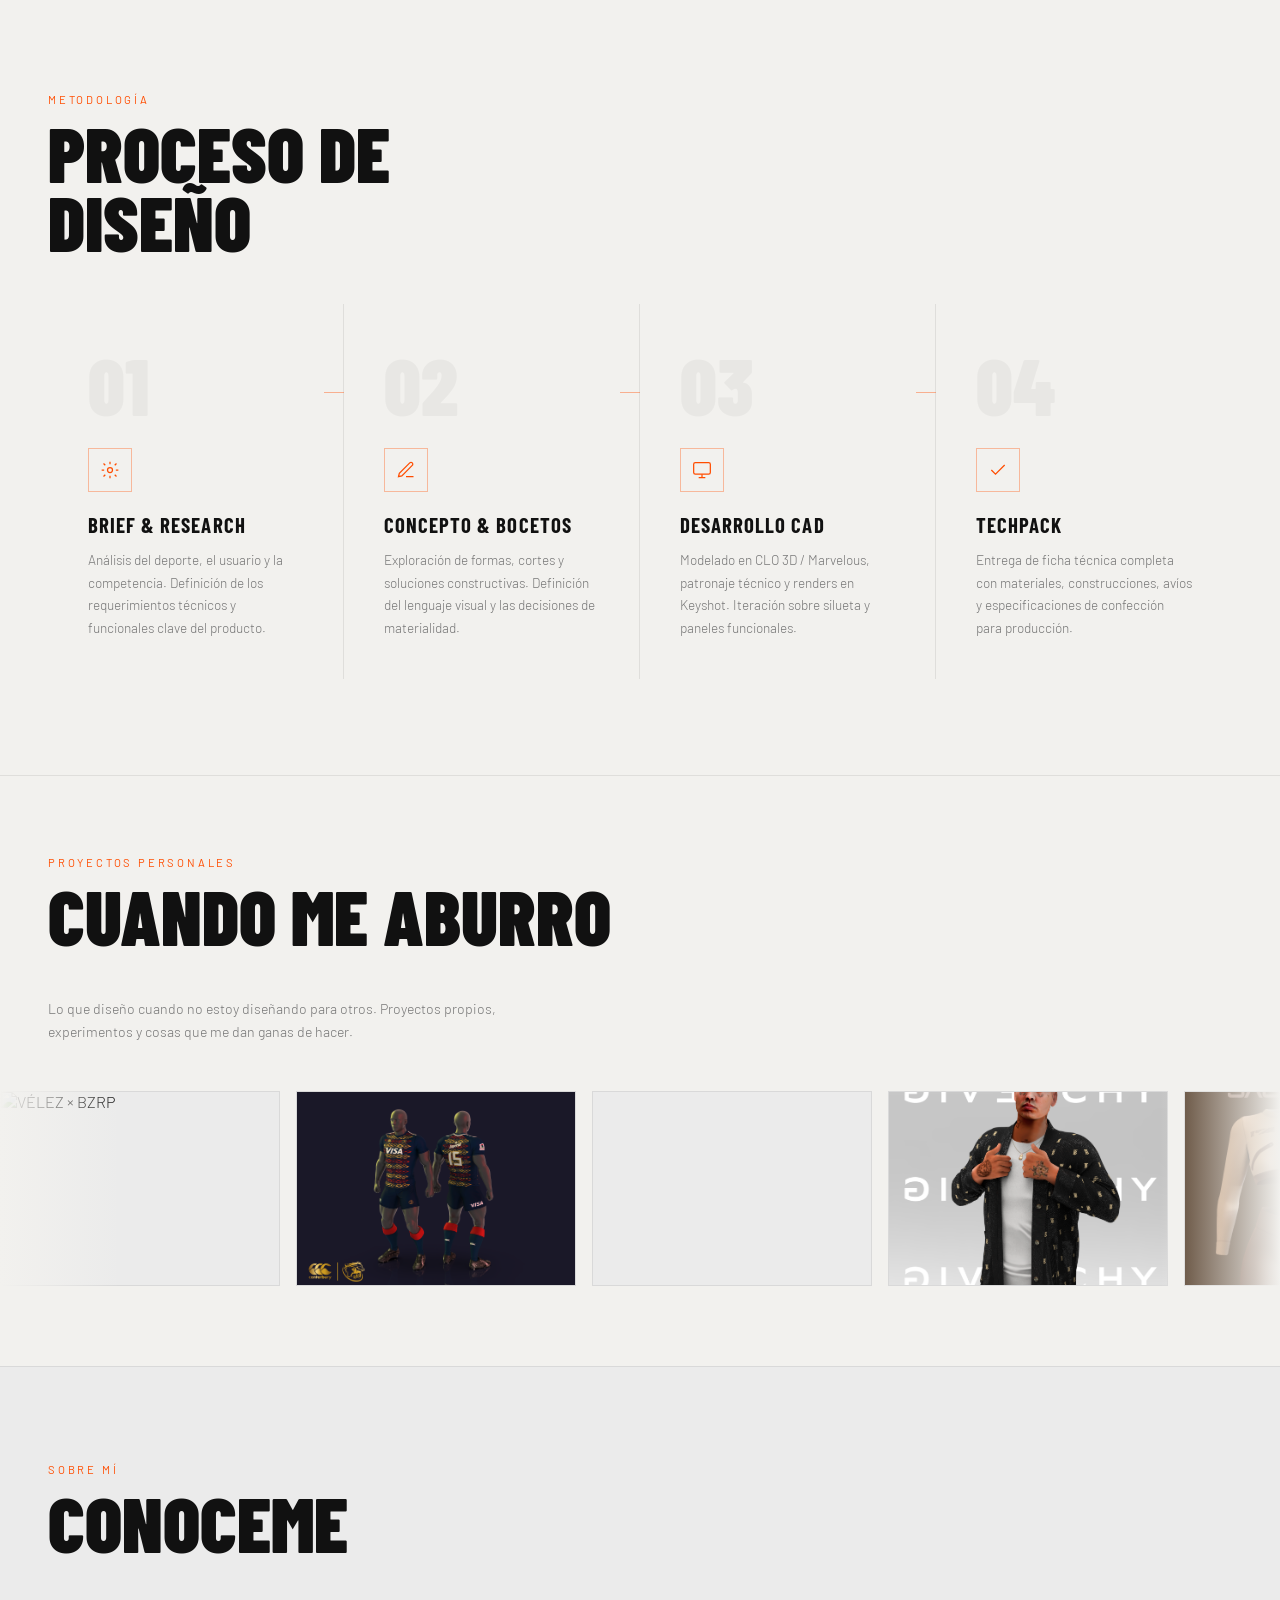
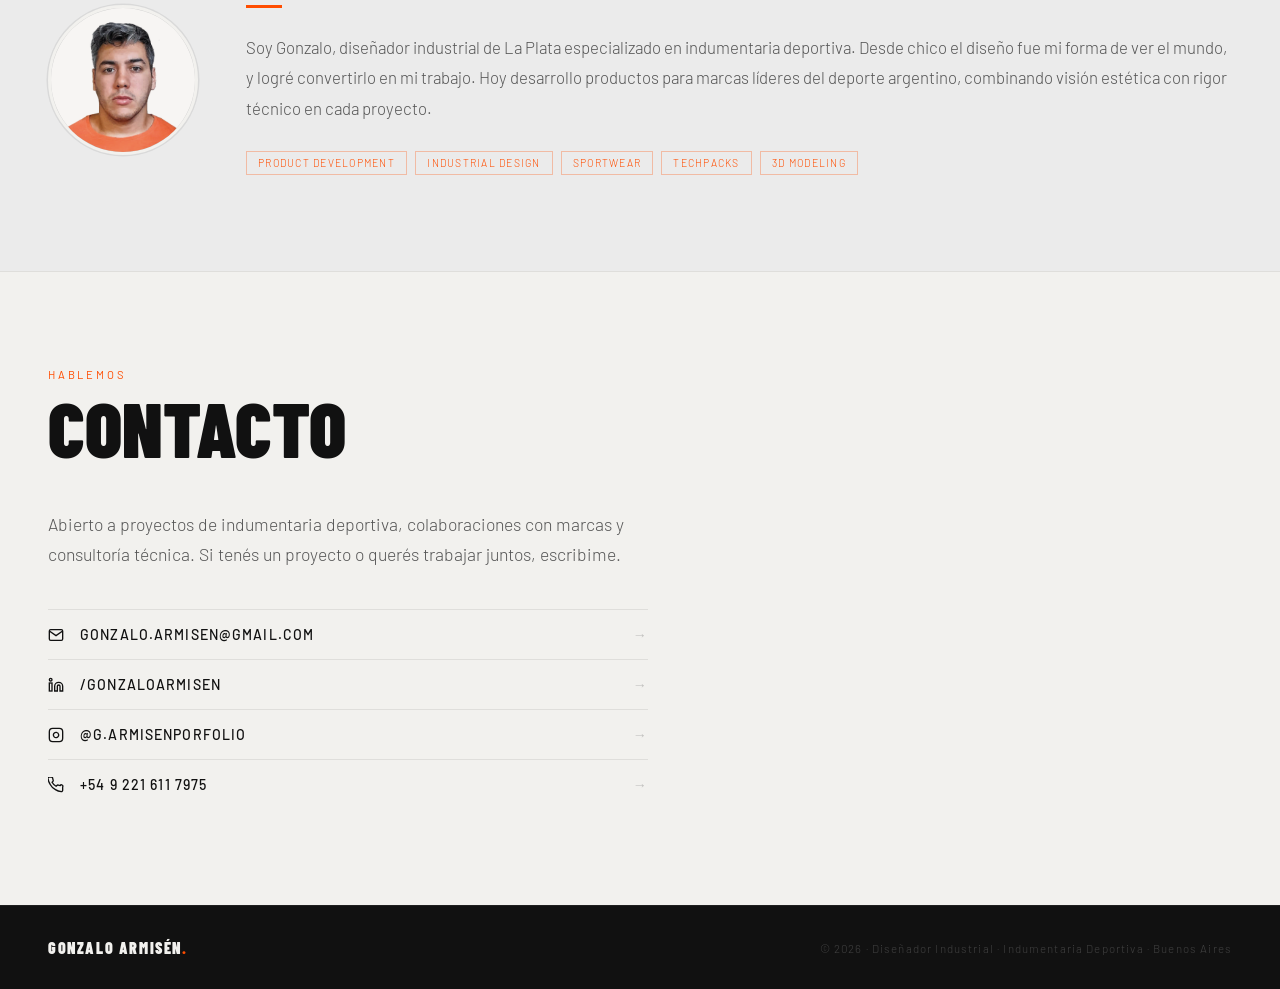
==== commit 89cf819a: "Gonzalo Armisen Porfolio" ====
--- a/index.html
+++ b/index.html
@@ -380,7 +380,7 @@
   <p class="hero-label" data-i18n="hero_label">Diseñador Industrial · Indumentaria Deportiva</p>
   <h1 class="hero-headline" id="hero-title">HOLA SOY <span data-i18n="hero_name_accent">LALO.</span></h1>
   <div class="hero-bottom">
-    <p class="hero-tagline" data-i18n="hero_tagline">Bienvenidos a mi mundo.
+    <p class="hero-tagline" data-i18n="hero_tagline"><strong>Bienvenidos a mi mundo.</strong>
 Soy un diseñador industrial que desde muy chico eligió crear como medio de expresión. La vida me llevó a encontrar mis primeras experiencias laborales en el rubro textil y descubrí una unión fascinante entre el deporte y el producto técnico. Hoy, con más de 8 años de trayectoria en la industria, sé que todavía queda mucho por crear y donde plasmar mi impronta. ¡Me encantaría que trabajemos juntos!.</p>
     <div class="hero-scroll">
       <div class="hero-scroll-line"></div>
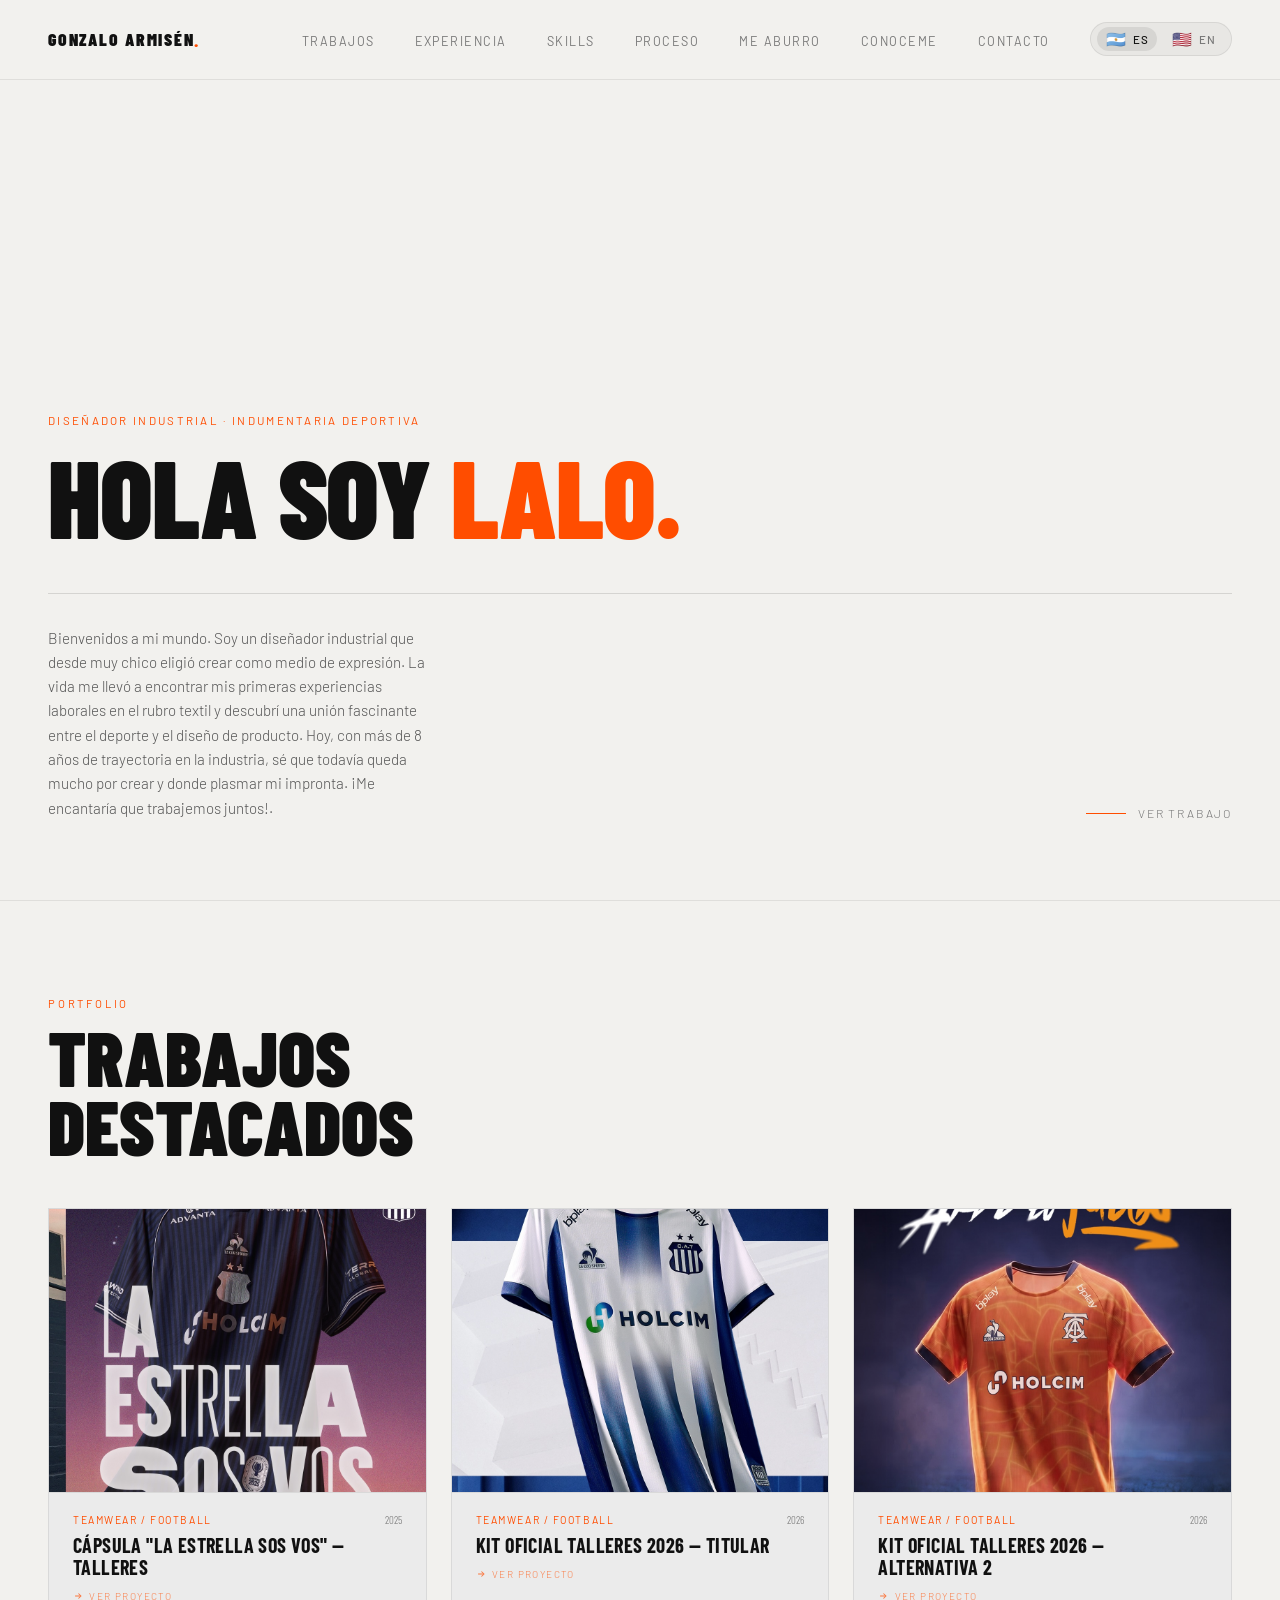
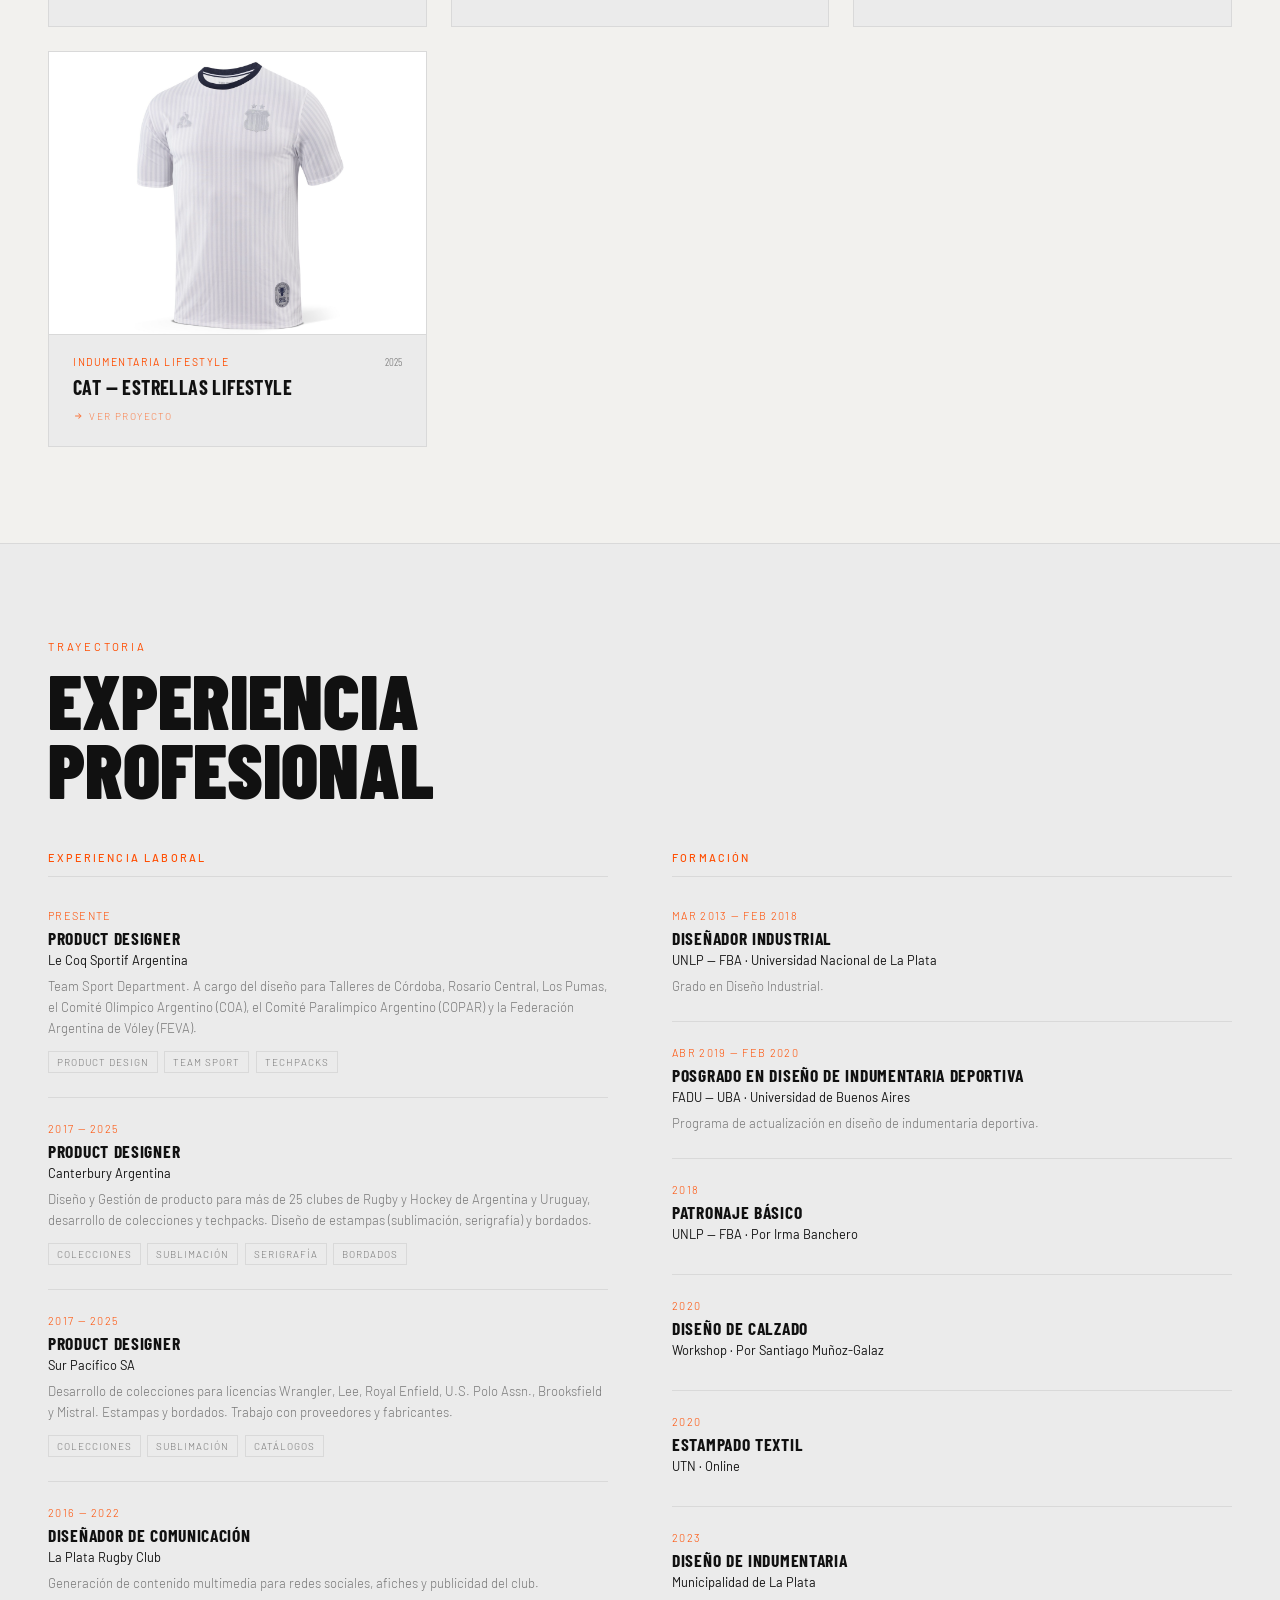
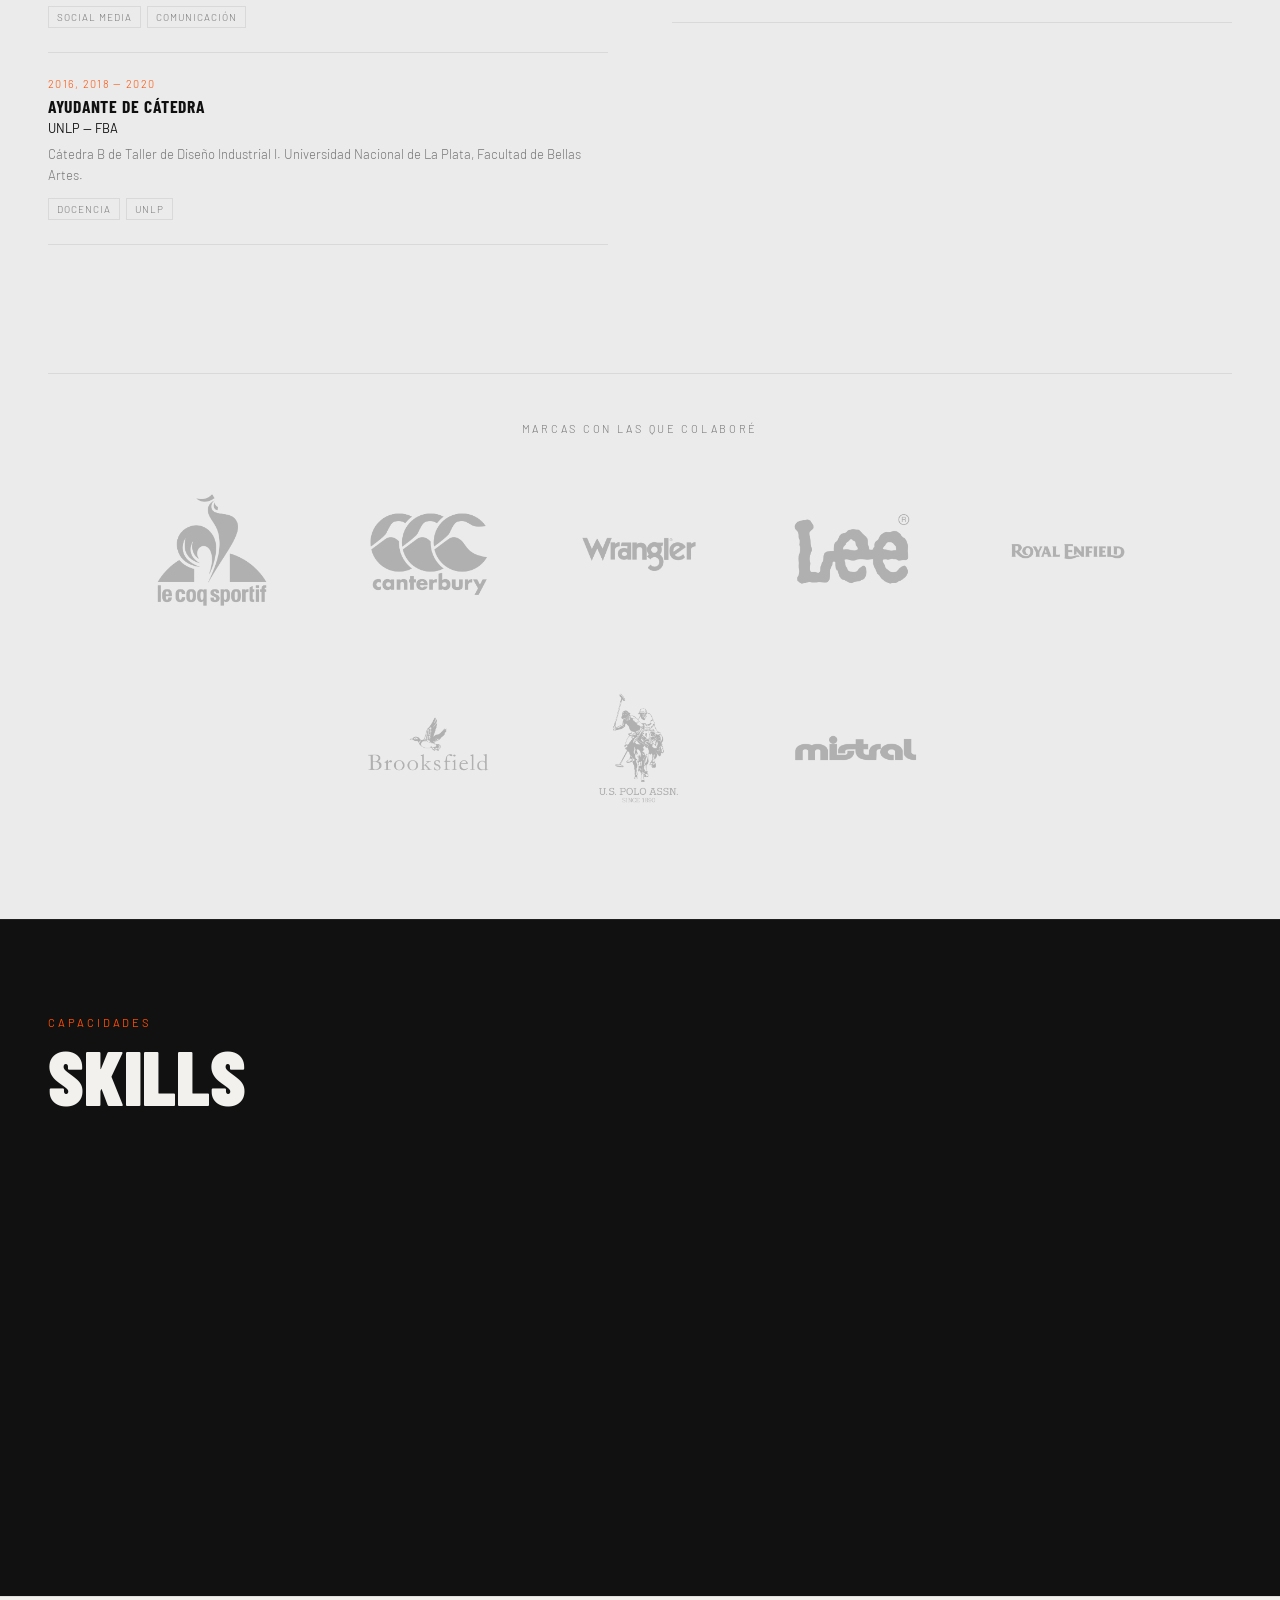
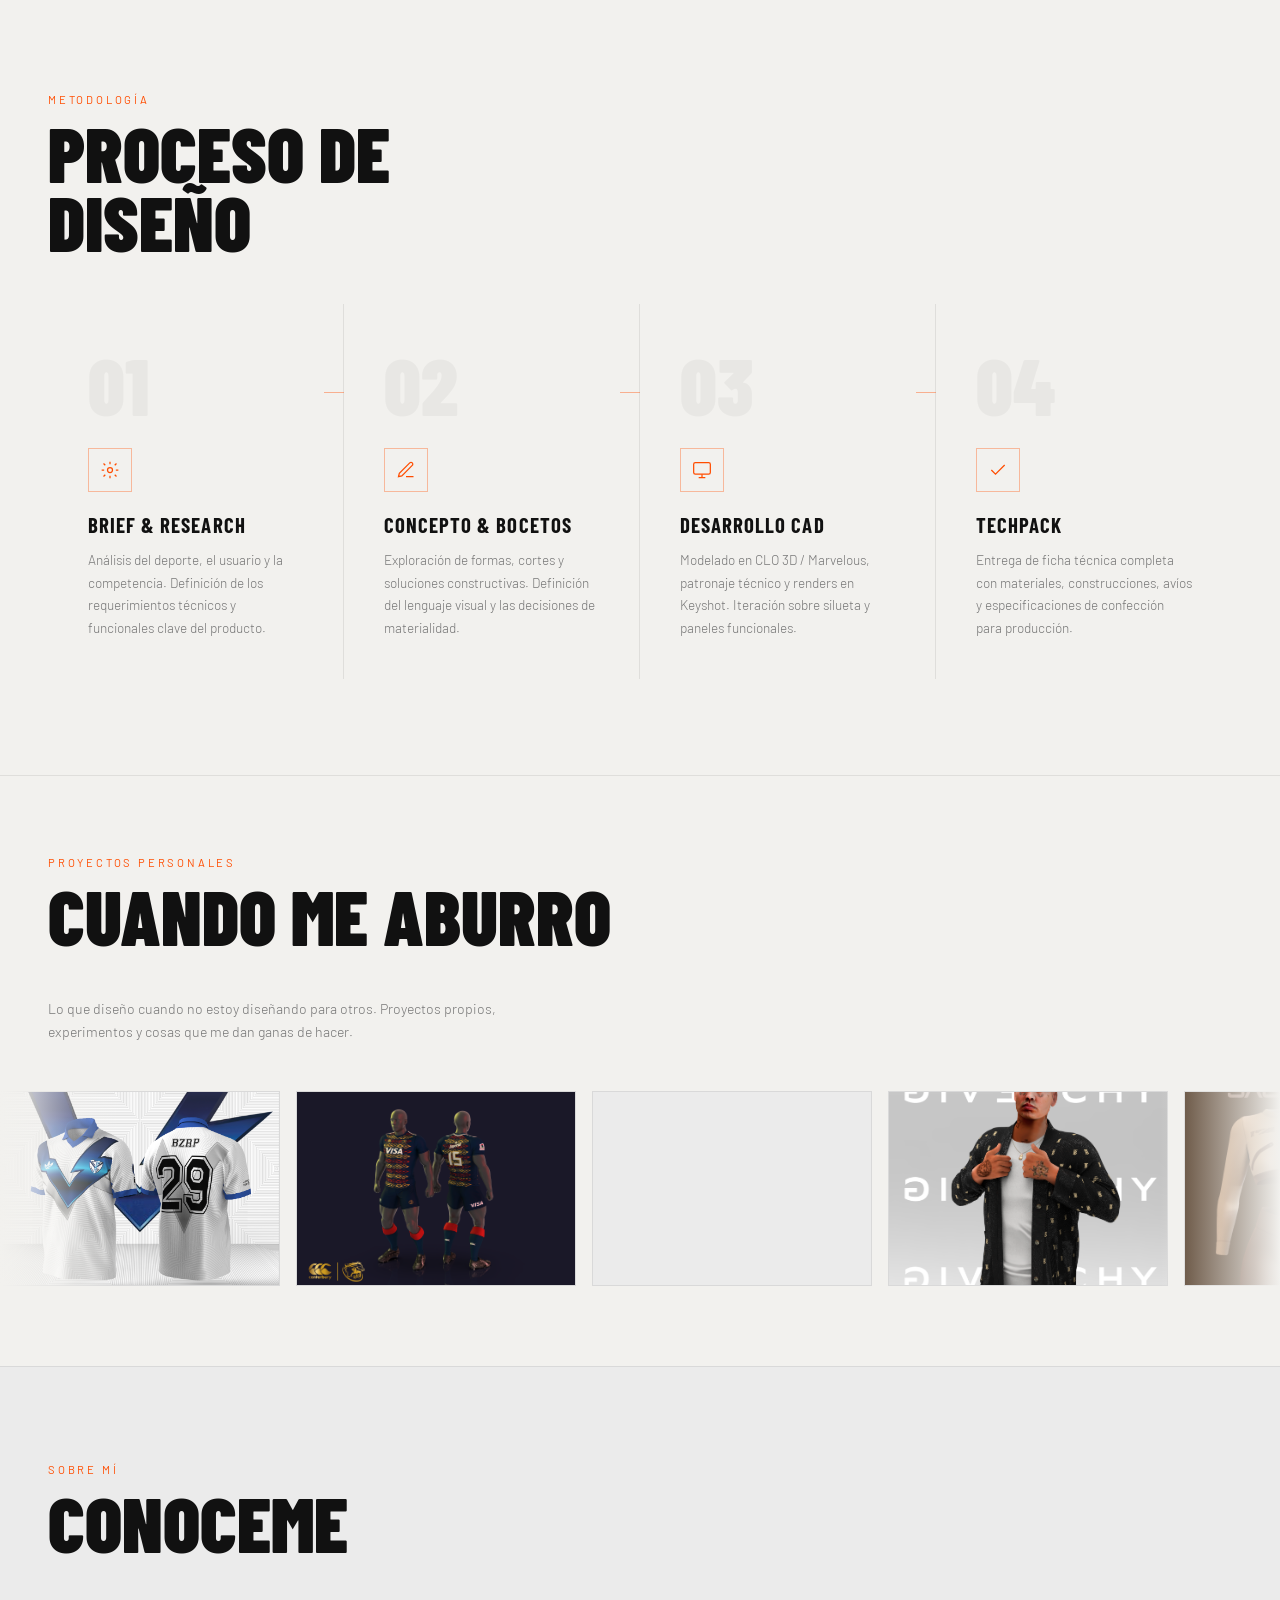
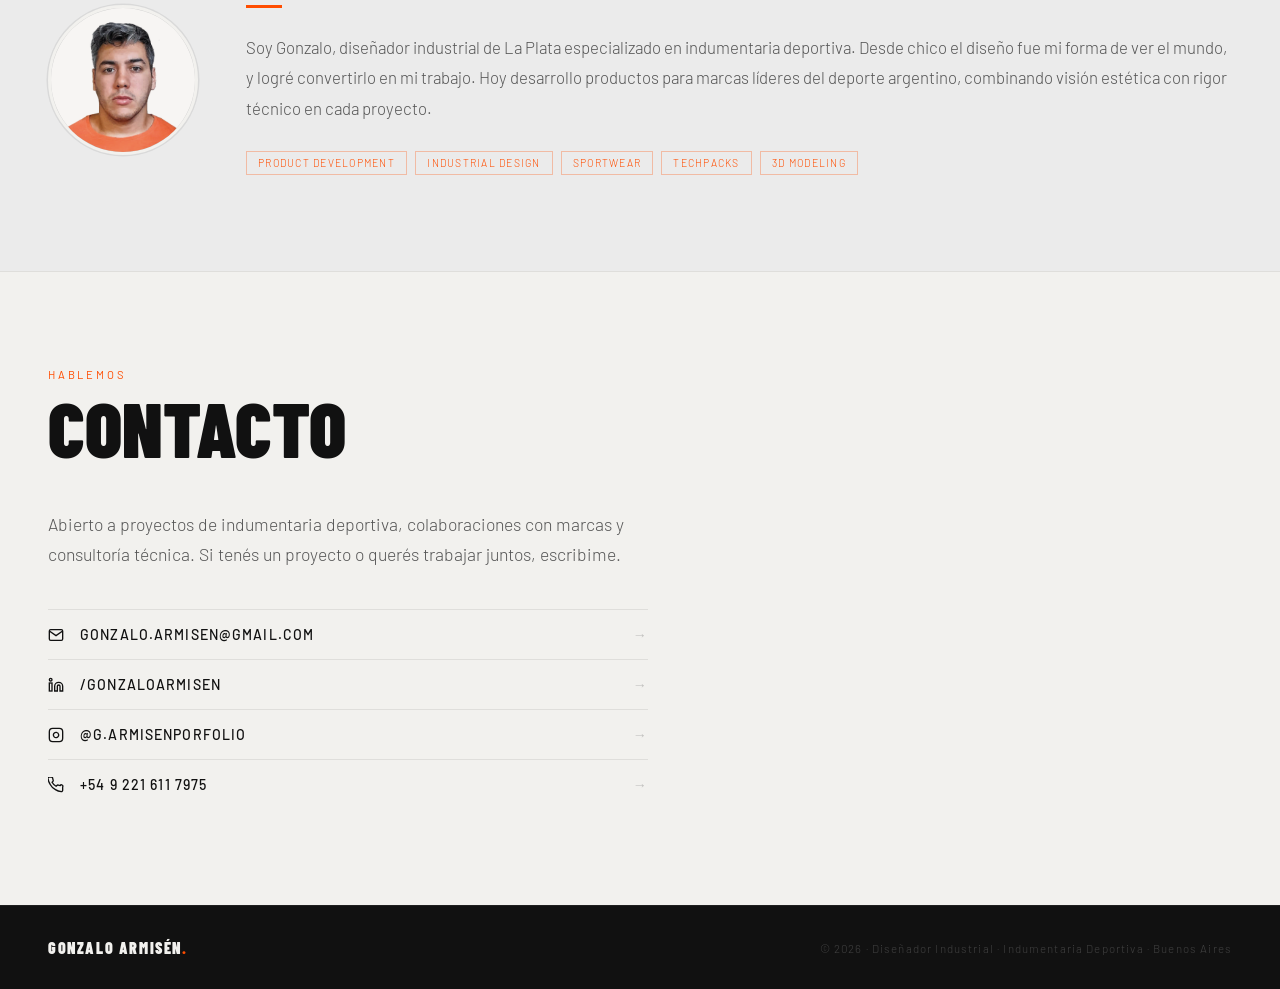
==== commit b0272064: "Gonzalo Armisen Porfolio" ====
--- a/index.html
+++ b/index.html
@@ -380,8 +380,8 @@
   <p class="hero-label" data-i18n="hero_label">Diseñador Industrial · Indumentaria Deportiva</p>
   <h1 class="hero-headline" id="hero-title">HOLA SOY <span data-i18n="hero_name_accent">LALO.</span></h1>
   <div class="hero-bottom">
-    <p class="hero-tagline" data-i18n="hero_tagline"><strong>Bienvenidos a mi mundo.</strong>
-Soy un diseñador industrial que desde muy chico eligió crear como medio de expresión. La vida me llevó a encontrar mis primeras experiencias laborales en el rubro textil y descubrí una unión fascinante entre el deporte y el producto técnico. Hoy, con más de 8 años de trayectoria en la industria, sé que todavía queda mucho por crear y donde plasmar mi impronta. ¡Me encantaría que trabajemos juntos!.</p>
+    <p class="hero-tagline" data-i18n="hero_tagline">Bienvenidos a mi mundo.
+Soy un diseñador industrial que desde muy chico eligió crear como medio de expresión. La vida me llevó a encontrar mis primeras experiencias laborales en el rubro textil y descubrí una unión fascinante entre el deporte y el diseño de producto. Hoy, con más de 8 años de trayectoria en la industria, sé que todavía queda mucho por crear y donde plasmar mi impronta. ¡Me encantaría que trabajemos juntos!.</p>
     <div class="hero-scroll">
       <div class="hero-scroll-line"></div>
       <span data-i18n="hero_scroll">Ver trabajo</span>
@@ -768,16 +768,16 @@
     <div class="marquee-inner" id="marquee-inner">
 
       <!-- ══ PRIMERA MITAD ══ -->
-      <div class="marquee-item" data-mq-type="image" data-mq-src="Trabajos/VELEZ_X_BZRP.png" data-mq-title="VÉLEZ × BZRP" data-mq-cat="Fútbol / Concepto">
-        <img src="Trabajos/VELEZ_X_BZRP.png" alt="VÉLEZ × BZRP" loading="lazy">
+      <div class="marquee-item" data-mq-type="image" data-mq-src="Trabajos/VELEZ X BZRP.png" data-mq-title="VÉLEZ × BZRP" data-mq-cat="Fútbol / Concepto">
+        <img src="Trabajos/VELEZ X BZRP.png" alt="VÉLEZ × BZRP" loading="lazy">
         <div class="marquee-item-overlay"><strong>VÉLEZ × BZRP</strong><small>Fútbol / Concepto</small></div>
       </div>
       <div class="marquee-item" data-mq-type="image" data-mq-src="Trabajos/Rugby_CCC_Pampas.png" data-mq-title="PAMPAS XV — CCC Rugby" data-mq-cat="Rugby / Teamwear">
         <img src="Trabajos/Rugby_CCC_Pampas.png" alt="PAMPAS XV — CCC Rugby" loading="lazy">
         <div class="marquee-item-overlay"><strong>PAMPAS XV</strong><small>Rugby / Teamwear</small></div>
       </div>
-      <div class="marquee-item" data-mq-type="video" data-mq-src="Trabajos/UAR_BOOTS.mp4" data-mq-title="UAR Boots — Los Pumas" data-mq-cat="Rugby / Calzado">
-        <video src="Trabajos/UAR_BOOTS.mp4" muted loop autoplay playsinline style="width:100%;height:100%;object-fit:cover;pointer-events:none;"></video>
+      <div class="marquee-item" data-mq-type="video" data-mq-src="Trabajos/UAR BOOTS.mp4" data-mq-title="UAR Boots — Los Pumas" data-mq-cat="Rugby / Calzado">
+        <video src="Trabajos/UAR BOOTS.mp4" muted loop autoplay playsinline style="width:100%;height:100%;object-fit:cover;pointer-events:none;"></video>
         <div class="marquee-item-overlay">
           <svg viewBox="0 0 24 24" fill="white" width="28" height="28" style="margin-bottom:4px"><polygon points="5 3 19 12 5 21 5 3"/></svg>
           <strong>UAR BOOTS</strong><small>Rugby / Calzado</small>
@@ -791,22 +791,22 @@
         <img src="Trabajos/cactusrender2.png" alt="CACT.US JACK × NIKE" loading="lazy">
         <div class="marquee-item-overlay"><strong>CACT.US JACK × NIKE</strong><small>Colaboración / Concepto</small></div>
       </div>
-      <div class="marquee-item" data-mq-type="image" data-mq-src="Trabajos/GELP_PREMATCH.png" data-mq-title="LOBO — Prematch" data-mq-cat="Fútbol / Prematch">
-        <img src="Trabajos/GELP_PREMATCH.png" alt="LOBO — Prematch" loading="lazy">
+      <div class="marquee-item" data-mq-type="image" data-mq-src="Trabajos/GELP PREMATCH.png" data-mq-title="LOBO — Prematch" data-mq-cat="Fútbol / Prematch">
+        <img src="Trabajos/GELP PREMATCH.png" alt="LOBO — Prematch" loading="lazy">
         <div class="marquee-item-overlay"><strong>LOBO — PREMATCH</strong><small>Fútbol / Prematch</small></div>
       </div>
 
       <!-- ══ SEGUNDA MITAD — loop ══ -->
-      <div class="marquee-item" data-mq-type="image" data-mq-src="Trabajos/VELEZ_X_BZRP.png" data-mq-title="VÉLEZ × BZRP" data-mq-cat="Fútbol / Concepto">
-        <img src="Trabajos/VELEZ_X_BZRP.png" alt="VÉLEZ × BZRP" loading="lazy">
+      <div class="marquee-item" data-mq-type="image" data-mq-src="Trabajos/VELEZ X BZRP.png" data-mq-title="VÉLEZ × BZRP" data-mq-cat="Fútbol / Concepto">
+        <img src="Trabajos/VELEZ X BZRP.png" alt="VÉLEZ × BZRP" loading="lazy">
         <div class="marquee-item-overlay"><strong>VÉLEZ × BZRP</strong><small>Fútbol / Concepto</small></div>
       </div>
       <div class="marquee-item" data-mq-type="image" data-mq-src="Trabajos/Rugby_CCC_Pampas.png" data-mq-title="PAMPAS XV — CCC Rugby" data-mq-cat="Rugby / Teamwear">
         <img src="Trabajos/Rugby_CCC_Pampas.png" alt="PAMPAS XV — CCC Rugby" loading="lazy">
         <div class="marquee-item-overlay"><strong>PAMPAS XV</strong><small>Rugby / Teamwear</small></div>
       </div>
-      <div class="marquee-item" data-mq-type="video" data-mq-src="Trabajos/UAR_BOOTS.mp4" data-mq-title="UAR Boots — Los Pumas" data-mq-cat="Rugby / Calzado">
-        <video src="Trabajos/UAR_BOOTS.mp4" muted loop autoplay playsinline style="width:100%;height:100%;object-fit:cover;pointer-events:none;"></video>
+      <div class="marquee-item" data-mq-type="video" data-mq-src="Trabajos/UAR BOOTS.mp4" data-mq-title="UAR Boots — Los Pumas" data-mq-cat="Rugby / Calzado">
+        <video src="Trabajos/UAR BOOTS.mp4" muted loop autoplay playsinline style="width:100%;height:100%;object-fit:cover;pointer-events:none;"></video>
         <div class="marquee-item-overlay">
           <svg viewBox="0 0 24 24" fill="white" width="28" height="28" style="margin-bottom:4px"><polygon points="5 3 19 12 5 21 5 3"/></svg>
           <strong>UAR BOOTS</strong><small>Rugby / Calzado</small>
@@ -820,8 +820,8 @@
         <img src="Trabajos/cactusrender2.png" alt="CACT.US JACK × NIKE" loading="lazy">
         <div class="marquee-item-overlay"><strong>CACT.US JACK × NIKE</strong><small>Colaboración / Concepto</small></div>
       </div>
-      <div class="marquee-item" data-mq-type="image" data-mq-src="Trabajos/GELP_PREMATCH.png" data-mq-title="LOBO — Prematch" data-mq-cat="Fútbol / Prematch">
-        <img src="Trabajos/GELP_PREMATCH.png" alt="LOBO — Prematch" loading="lazy">
+      <div class="marquee-item" data-mq-type="image" data-mq-src="Trabajos/GELP PREMATCH.png" data-mq-title="LOBO — Prematch" data-mq-cat="Fútbol / Prematch">
+        <img src="Trabajos/GELP PREMATCH.png" alt="LOBO — Prematch" loading="lazy">
         <div class="marquee-item-overlay"><strong>LOBO — PREMATCH</strong><small>Fútbol / Prematch</small></div>
       </div>
 
@@ -911,8 +911,8 @@
   es: {
     nav_works: "Trabajos", nav_exp: "Experiencia", nav_skills: "Skills", nav_process: "Proceso", nav_aburro: "Me aburro", nav_conoceme: "Conoceme", nav_contact: "Contacto",
     hero_label: "Diseñador Industrial · Indumentaria Deportiva",
-    hero_name_accent: "LALO",
-    hero_tagline: "Diseñador Industrial especializado en indumentaria deportiva. Actualmente Product Designer en Le Coq Sportif, a cargo de Talleres, Rosario Central, Los Pumas, COA, COPAR y FEVA.",
+    hero_name_accent: "LALO.",
+    hero_tagline: "Bienvenidos a mi mundo. Soy un diseñador industrial que desde muy chico eligió crear como medio de expresión. La vida me llevó a encontrar mis primeras experiencias laborales en el rubro textil y descubrí una unión fascinante entre el deporte y el diseño de producto. Hoy, con más de 8 años de trayectoria en la industria, sé que todavía queda mucho por crear y donde plasmar mi impronta. ¡Me encantaría que trabajemos juntos!.",
     hero_scroll: "Ver trabajo",
     works_label: "Portfolio", works_title: "Trabajos<br>Destacados",
     work1_title: "CÁPSULA &ldquo;LA ESTRELLA SOS VOS&rdquo; — TALLERES", work2_title: "KIT OFICIAL TALLERES 2026 — TITULAR",
@@ -953,8 +953,8 @@
   en: {
     nav_works: "Works", nav_exp: "Experience", nav_skills: "Skills", nav_process: "Process", nav_aburro: "Free time", nav_conoceme: "About me", nav_contact: "Contact",
     hero_label: "Industrial Designer · Sportswear",
-    hero_name_accent: "LALO",
-    hero_tagline: "Industrial Designer specialized in sportswear. Currently Product Designer at Le Coq Sportif, in charge of Talleres, Rosario Central, Los Pumas, COA, COPAR and FEVA.",
+    hero_name_accent: "LALO.",
+    hero_tagline: "Welcome to my world.I am an industrial designer who, from a very young age, chose creation as a means of expression. Life led me to my first work experiences in the textile industry, where I discovered a fascinating intersection between sports and product design. Today, with over 8 years of experience in the industry, I know there is still so much left to create and places to leave my mark. I would love for us to work together! I invite you to take a look at what I do.",
     hero_scroll: "See work",
     works_label: "Portfolio", works_title: "Featured<br>Works",
     work1_title: "CAPSULE &ldquo;LA ESTRELLA SOS VOS&rdquo; — TALLERES", work2_title: "TALLERES 2026 OFFICIAL KIT — HOME",
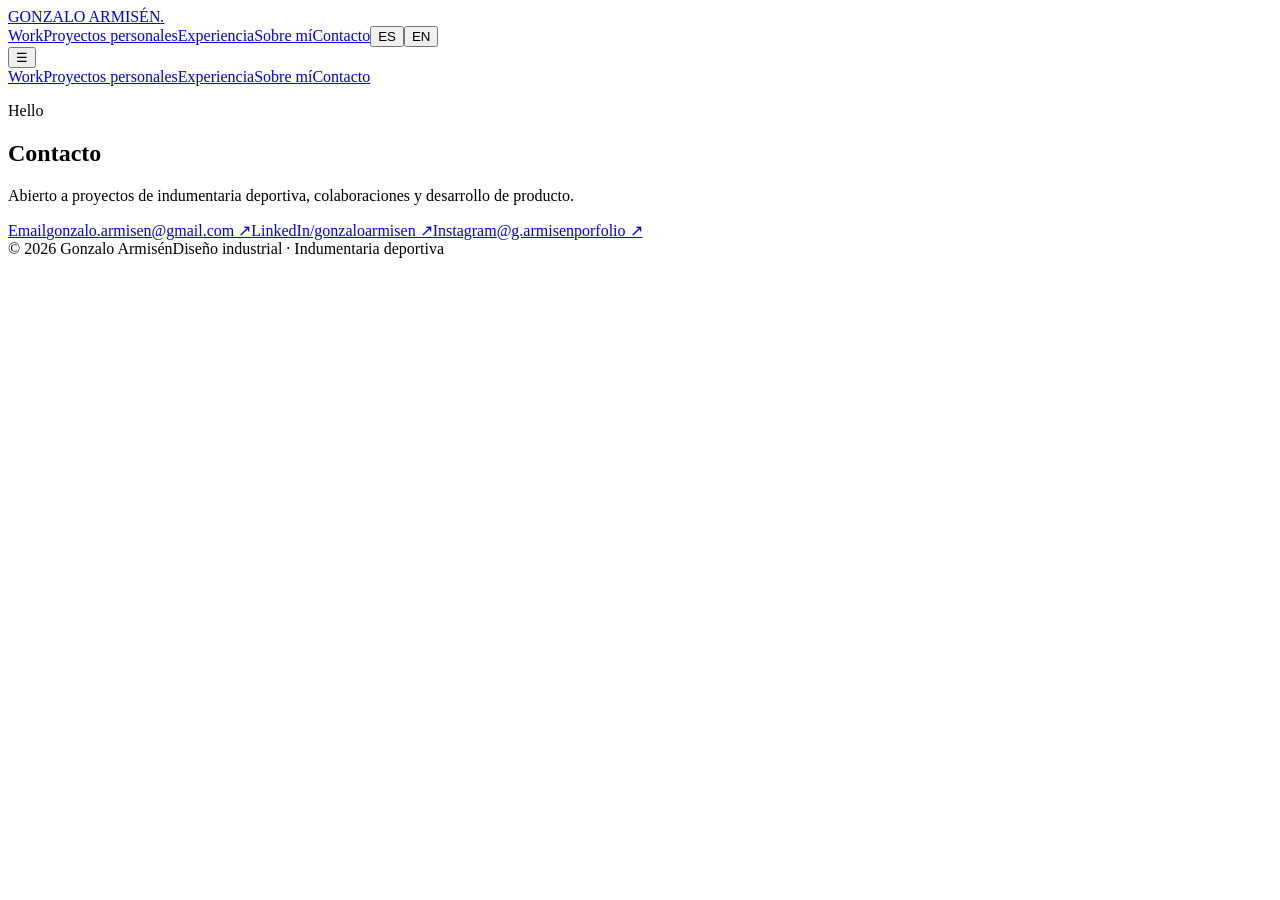
==== commit 6ec9004e: "Add files via upload" ====
--- a/index.html
+++ b/index.html
@@ -1,1268 +1 @@
-<!DOCTYPE html>
-<html lang="es">
-<head>
-<meta charset="UTF-8">
-<meta name="viewport" content="width=device-width, initial-scale=1.0">
-<title>Gonzalo Armisén — Diseñador Industrial · Indumentaria Deportiva</title>
-<!-- Open Graph / WhatsApp / redes sociales -->
-<meta property="og:type"         content="website">
-<meta property="og:url"          content="https://gonzaloarmisen.github.io/MyPorfolio/">
-<meta property="og:title"        content="Gonzalo Armisen - Disenador Industrial - Indumentaria Deportiva">
-<meta property="og:description"  content="Product Designer en Le Coq Sportif. Diseno de indumentaria deportiva para Talleres, Los Pumas, COA y mas.">
-<meta property="og:image"        content="https://gonzaloarmisen.github.io/MyPorfolio/Logos/Background.png">
-<meta property="og:image:width"  content="1200">
-<meta property="og:image:height" content="630">
-<meta name="twitter:card"        content="summary_large_image">
-
-<link rel="preconnect" href="https://fonts.googleapis.com">
-<link rel="preconnect" href="https://fonts.gstatic.com" crossorigin>
-<link href="https://fonts.googleapis.com/css2?family=Barlow+Condensed:wght@400;700;900&family=Barlow:wght@300;400;500&display=swap" rel="stylesheet">
-<style>
-  *, *::before, *::after { box-sizing: border-box; margin: 0; padding: 0; }
-
-  /* ─── PALETA CLARA ─── */
-  :root {
-    --bg:       #f2f1ee;   /* fondo principal: blanco cálido */
-    --surface:  #ebebeb;   /* superficies alternadas */
-    --black:    #111111;   /* texto principal */
-    --white:    #f2f1ee;
-    --accent:   #FF4D00;
-    --gray-mid: #777;
-    --border:   rgba(0,0,0,0.08);
-  }
-
-  html { scroll-behavior: smooth; }
-  body { background: var(--bg); color: var(--black); font-family: 'Barlow', sans-serif; font-weight: 300; overflow-x: hidden; }
-
-  /* ─── NAV ─── */
-  nav {
-    position: fixed; top: 0; left: 0; right: 0; z-index: 100;
-    display: flex; justify-content: space-between; align-items: center;
-    padding: 1.4rem 3rem;
-    background: rgba(242,241,238,0.9); backdrop-filter: blur(14px);
-    border-bottom: 0.5px solid var(--border);
-  }
-  .nav-logo { font-family: 'Barlow Condensed', sans-serif; font-weight: 900; font-size: 1.1rem; letter-spacing: 0.1em; text-transform: uppercase; color: var(--black); text-decoration: none; }
-  .nav-logo span { color: var(--accent); }
-  .nav-right { display: flex; align-items: center; gap: 2.5rem; }
-  nav ul { display: flex; gap: 2.5rem; list-style: none; }
-  nav a { color: var(--gray-mid); text-decoration: none; font-size: 0.78rem; letter-spacing: 0.12em; text-transform: uppercase; font-weight: 400; transition: color 0.2s; }
-  nav a:hover { color: var(--black); }
-
-  .lang-switcher { display: flex; align-items: center; gap: 0.4rem; background: rgba(0,0,0,0.04); border: 0.5px solid var(--border); border-radius: 20px; padding: 0.25rem 0.4rem; }
-  .lang-btn { display: flex; align-items: center; gap: 0.35rem; padding: 0.25rem 0.55rem; border-radius: 14px; border: none; background: transparent; cursor: pointer; font-family: 'Barlow', sans-serif; font-size: 0.72rem; font-weight: 500; letter-spacing: 0.08em; text-transform: uppercase; color: var(--gray-mid); transition: all 0.2s; }
-  .lang-btn.active { background: rgba(0,0,0,0.08); color: var(--black); }
-  .lang-btn:hover:not(.active) { color: var(--black); }
-  .flag { font-size: 1rem; line-height: 1; }
-
-  /* ─── HERO ─── */
-  .hero { min-height: 100vh; display: flex; flex-direction: column; justify-content: flex-end; padding: 0 3rem 5rem; position: relative; overflow: hidden; background: var(--bg); }
-  /* Imagen de fondo full-bleed */
-  .hero-bg-img { position: absolute; inset: 0; background-size: cover; background-position: center top; background-repeat: no-repeat; }
-  .hero-bg-img::after { content: ''; position: absolute; inset: 0; background: linear-gradient(to top, rgba(242,241,238,0.97) 0%, rgba(242,241,238,0.55) 45%, rgba(242,241,238,0.1) 100%); }
-  /* Placeholder cuando no hay imagen */
-  .hero-bg-placeholder { position: absolute; inset: 0; display: flex; flex-direction: column; align-items: center; justify-content: center; gap: 1rem; border: 2px dashed rgba(0,0,0,0.08); pointer-events: none; }
-  .hero-bg-placeholder svg { width: 40px; height: 40px; stroke: rgba(0,0,0,0.15); fill: none; stroke-width: 1; }
-  .hero-bg-placeholder span { font-size: 0.65rem; letter-spacing: 0.2em; text-transform: uppercase; color: rgba(0,0,0,0.18); }
-  .hero > *:not(.hero-bg-img):not(.hero-bg-placeholder) { position: relative; z-index: 2; }
-
-  .hero-label { font-size: 0.72rem; letter-spacing: 0.2em; text-transform: uppercase; color: var(--accent); margin-bottom: 1.2rem; font-weight: 400; }
-  .hero-headline { font-family: 'Barlow Condensed', sans-serif; font-weight: 900; font-size: clamp(3.8rem, 8.5vw, 9rem); line-height: 0.9; text-transform: uppercase; max-width: 65%; letter-spacing: -0.01em; color: var(--black); }
-  .hero-headline span { color: var(--accent); }
-  .hero-bottom { display: flex; justify-content: space-between; align-items: flex-end; margin-top: 3rem; border-top: 0.5px solid rgba(0,0,0,0.12); padding-top: 2rem; }
-  .hero-tagline { max-width: 380px; font-size: 0.95rem; line-height: 1.6; color: #555; }
-  .hero-scroll { display: flex; align-items: center; gap: 0.75rem; color: var(--gray-mid); font-size: 0.75rem; letter-spacing: 0.15em; text-transform: uppercase; }
-  .hero-scroll-line { width: 40px; height: 1px; background: var(--accent); }
-  @media (max-width: 600px) { .hero-headline { max-width: 100%; font-size: 3rem; } }
-
-  /* ─── SECCIONES ─── */
-  section { padding: 6rem 3rem; }
-  .section-label { font-size: 0.7rem; letter-spacing: 0.25em; text-transform: uppercase; color: var(--accent); margin-bottom: 0.75rem; font-weight: 400; }
-  .section-title { font-family: 'Barlow Condensed', sans-serif; font-weight: 900; font-size: clamp(2.8rem, 6vw, 5.5rem); line-height: 0.9; text-transform: uppercase; margin-bottom: 3rem; color: var(--black); }
-
-  /* ─── TRABAJOS: GRILLA DE TARJETAS ─── */
-  #trabajos { background: var(--bg); border-top: 0.5px solid var(--border); }
-  .trabajos-grid { display: grid; grid-template-columns: repeat(auto-fill, minmax(320px, 1fr)); gap: 1.5rem; }
-
-  .work-card {
-    background: var(--surface);
-    border: 0.5px solid var(--border);
-    cursor: pointer;
-    transition: box-shadow 0.25s ease, transform 0.25s ease;
-    position: relative;
-    overflow: hidden;
-  }
-  .work-card:hover { box-shadow: 0 8px 32px rgba(0,0,0,0.10); transform: translateY(-3px); }
-
-  .work-card-thumb { width: 100%; aspect-ratio: 4/3; overflow: hidden; background: #ddd; position: relative; }
-  .work-card-thumb img { width: 100%; height: 100%; object-fit: cover; transition: transform 0.5s ease, filter 0.4s ease; filter: grayscale(15%); }
-  .work-card:hover .work-card-thumb img { transform: scale(1.04); filter: grayscale(0%); }
-
-  /* Número de índice en esquina */
-  .work-card-index { position: absolute; top: 1rem; left: 1rem; font-family: 'Barlow Condensed', sans-serif; font-weight: 900; font-size: 0.75rem; color: var(--accent); letter-spacing: 0.12em; background: rgba(242,241,238,0.85); padding: 0.2rem 0.45rem; }
-
-  .work-card-info { padding: 1.25rem 1.5rem 1.5rem; border-top: 0.5px solid var(--border); }
-  .work-card-meta { display: flex; justify-content: space-between; align-items: baseline; margin-bottom: 0.5rem; }
-  .work-card-cat { font-size: 0.65rem; letter-spacing: 0.15em; text-transform: uppercase; color: var(--accent); font-weight: 400; }
-  .work-card-year { font-size: 0.68rem; color: var(--gray-mid); font-family: 'Barlow Condensed', sans-serif; }
-  .work-card-title { font-family: 'Barlow Condensed', sans-serif; font-weight: 700; font-size: 1.25rem; text-transform: uppercase; letter-spacing: 0.02em; color: var(--black); line-height: 1.1; margin-bottom: 0.6rem; }
-  .work-card-cta { display: flex; align-items: center; gap: 0.4rem; font-size: 0.62rem; letter-spacing: 0.14em; text-transform: uppercase; color: var(--accent); opacity: 0.7; transition: opacity 0.2s; margin-top: 0.75rem; }
-  .work-card:hover .work-card-cta { opacity: 1; }
-  .work-card-cta svg { width: 10px; height: 10px; }
-
-  /* ─── MODAL DE PROYECTO ─── */
-  .modal-overlay { position: fixed; inset: 0; z-index: 300; background: rgba(0,0,0,0.7); display: flex; align-items: center; justify-content: center; padding: 1.5rem; opacity: 0; pointer-events: none; transition: opacity 0.3s ease; }
-  .modal-overlay.open { opacity: 1; pointer-events: all; }
-  .modal-box { background: var(--bg); border: 0.5px solid var(--border); max-width: 960px; width: 100%; max-height: 92vh; overflow-y: auto; position: relative; transform: translateY(24px); transition: transform 0.3s ease; display: flex; flex-direction: column; }
-  .modal-overlay.open .modal-box { transform: translateY(0); }
-  .modal-box::-webkit-scrollbar { width: 3px; }
-  .modal-box::-webkit-scrollbar-thumb { background: var(--accent); }
-
-  /* Header del modal */
-  .modal-header { position: sticky; top: 0; z-index: 10; background: var(--bg); border-bottom: 0.5px solid var(--border); padding: 1.25rem 2rem; display: flex; justify-content: space-between; align-items: center; gap: 1rem; }
-  .modal-header-left { flex: 1; min-width: 0; }
-  .modal-header-meta { display: flex; gap: 0.75rem; align-items: center; margin-bottom: 0.3rem; }
-  .modal-category { font-size: 0.65rem; letter-spacing: 0.18em; text-transform: uppercase; color: var(--accent); font-weight: 400; }
-  .modal-year-tag { font-size: 0.65rem; color: var(--gray-mid); font-family: 'Barlow Condensed', sans-serif; }
-  .modal-title { font-family: 'Barlow Condensed', sans-serif; font-weight: 900; font-size: clamp(1.4rem, 3vw, 2.2rem); text-transform: uppercase; line-height: 1; color: var(--black); white-space: nowrap; overflow: hidden; text-overflow: ellipsis; }
-  .modal-close-btn { background: transparent; border: 0.5px solid var(--border); color: var(--black); width: 38px; height: 38px; display: flex; align-items: center; justify-content: center; cursor: pointer; font-size: 1rem; transition: all 0.2s; flex-shrink: 0; }
-  .modal-close-btn:hover { border-color: var(--accent); color: var(--accent); }
-
-  /* Body del modal */
-  .modal-body { padding: 2rem; display: flex; flex-direction: column; gap: 2rem; }
-  .modal-desc { font-size: 0.95rem; line-height: 1.8; color: #555; max-width: 680px; white-space: pre-line; }
-  .modal-meta-row { display: flex; flex-wrap: wrap; align-items: center; gap: 1rem; margin-bottom: 0.25rem; }
-  .modal-role { font-family: "Barlow Condensed", sans-serif; font-weight: 700; font-size: 0.75rem; letter-spacing: 0.15em; text-transform: uppercase; color: var(--black); }
-  .modal-tags { display: flex; flex-wrap: wrap; gap: 0.4rem; }
-  .modal-tag { font-size: 0.62rem; letter-spacing: 0.13em; text-transform: uppercase; border: 0.5px solid var(--border); padding: 0.25rem 0.6rem; color: var(--gray-mid); font-family: "Barlow Condensed", sans-serif; }
-
-  /* CARRUSEL interno del modal */
-  .modal-carousel-wrap { position: relative; }
-  .modal-carousel { display: flex; gap: 1rem; overflow-x: auto; scroll-behavior: smooth; scroll-snap-type: x mandatory; padding-bottom: 0.5rem; }
-  .modal-carousel::-webkit-scrollbar { height: 3px; }
-  .modal-carousel::-webkit-scrollbar-thumb { background: var(--accent); }
-  .modal-carousel-slide { flex-shrink: 0; scroll-snap-align: start; }
-  /* Imágenes: ancho fijo amplio */
-  .modal-carousel-slide.is-img { width: 560px; max-width: 85vw; }
-  /* Videos: ancho 16/9 */
-  .modal-carousel-slide.is-vid { width: 560px; max-width: 85vw; aspect-ratio: 16/9; }
-
-  .modal-img-item { width: 100%; border: 0.5px solid var(--border); background: #ddd; overflow: hidden; cursor: zoom-in; position: relative; }
-  .modal-img-item img { width: 100%; display: block; transition: transform 0.3s ease; }
-  .modal-img-item.zoomed { cursor: zoom-out; }
-  .modal-img-item.zoomed img { transform: scale(2); transform-origin: var(--ox, 50%) var(--oy, 50%); }
-  .modal-vid-item { width: 100%; height: 100%; background: #000; }
-  .modal-vid-item iframe { width: 100%; height: 100%; border: none; display: block; }
-
-  /* Flechas del carrusel del modal */
-  .modal-carousel-nav { display: flex; gap: 0.6rem; margin-top: 1rem; }
-  .modal-carousel-btn { background: transparent; border: 0.5px solid var(--border); color: var(--black); width: 40px; height: 40px; display: flex; align-items: center; justify-content: center; cursor: pointer; font-size: 1rem; transition: all 0.2s; }
-  .modal-carousel-btn:hover { border-color: var(--accent); color: var(--accent); }
-
-  /* ─── EXPERIENCIA ─── */
-  #experiencia { background: var(--surface); border-top: 0.5px solid var(--border); }
-  .exp-grid { display: grid; grid-template-columns: 1fr 1fr; gap: 4rem; }
-  .exp-col-title { font-size: 0.68rem; letter-spacing: 0.2em; text-transform: uppercase; color: var(--accent); margin-bottom: 2rem; font-weight: 500; border-bottom: 0.5px solid var(--border); padding-bottom: 0.75rem; }
-  .exp-item { padding: 1.5rem 0; border-bottom: 0.5px solid var(--border); }
-  .exp-item:first-of-type { padding-top: 0; }
-  .exp-period { font-size: 0.68rem; letter-spacing: 0.12em; color: var(--accent); text-transform: uppercase; margin-bottom: 0.3rem; }
-  .exp-role { font-family: 'Barlow Condensed', sans-serif; font-weight: 700; font-size: 1.1rem; text-transform: uppercase; letter-spacing: 0.04em; margin-bottom: 0.2rem; color: var(--black); }
-  .exp-company { font-size: 0.8rem; color: var(--black); margin-bottom: 0.5rem; font-weight: 400; }
-  .exp-desc { font-size: 0.82rem; line-height: 1.6; color: var(--gray-mid); }
-  .exp-tags { display: flex; flex-wrap: wrap; gap: 0.4rem; margin-top: 0.75rem; }
-  .exp-tag { font-size: 0.62rem; letter-spacing: 0.1em; text-transform: uppercase; color: var(--gray-mid); border: 0.5px solid var(--border); padding: 0.25rem 0.5rem; }
-
-  /* CLIENTES */
-  .clients-strip { grid-column: 1 / -1; margin-top: 4rem; padding-top: 3rem; border-top: 0.5px solid var(--border); text-align: center; }
-  .clients-label { font-size: 0.68rem; letter-spacing: 0.25em; text-transform: uppercase; color: var(--gray-mid); margin-bottom: 2.5rem; }
-  .clients-list { display: flex; flex-wrap: wrap; gap: 3rem 4rem; align-items: center; justify-content: center; }
-  .client-logo-wrapper { display: flex; align-items: center; justify-content: center; }
-  .client-logo-wrapper img { height: 150px; width: auto; object-fit: contain; opacity: 0.25; transition: opacity 0.3s ease, transform 0.3s ease; }
-  .client-logo-wrapper:hover img { opacity: 1; transform: scale(1.06); }
-
-  /* ─── SKILLS ─── */
-  #skills { background: var(--black); color: var(--white); border-top: 0.5px solid rgba(255,255,255,0.06); }
-  #skills .section-label { color: var(--accent); }
-  #skills .section-title { color: var(--white); }
-  .skills-layout { display: grid; grid-template-columns: 1fr 1fr; gap: 5rem; align-items: start; }
-  .skills-intro { font-size: 1.05rem; line-height: 1.7; color: rgba(255,255,255,0.5); margin-bottom: 2.5rem; }
-  .skill-stat { display: flex; align-items: baseline; gap: 0.5rem; margin-bottom: 1.5rem; }
-  .skill-stat-num { font-family: 'Barlow Condensed', sans-serif; font-weight: 900; font-size: 3.5rem; color: var(--white); line-height: 1; }
-  .skill-stat-unit { font-family: 'Barlow Condensed', sans-serif; font-weight: 700; font-size: 1.2rem; color: var(--accent); text-transform: uppercase; }
-  .skill-stat-label { font-size: 0.75rem; letter-spacing: 0.12em; color: rgba(255,255,255,0.3); text-transform: uppercase; margin-left: 0.25rem; }
-  .skills-cols { display: grid; grid-template-columns: 1fr 1fr; gap: 2rem; }
-  .skill-group-title { font-size: 0.68rem; letter-spacing: 0.2em; text-transform: uppercase; color: var(--accent); margin-bottom: 1rem; font-weight: 500; }
-  .skill-item { margin-bottom: 1rem; }
-  .skill-item-name { font-size: 0.88rem; font-weight: 500; color: var(--white); margin-bottom: 0.4rem; display: flex; justify-content: space-between; }
-  .skill-bar-track { height: 2px; background: rgba(255,255,255,0.08); position: relative; }
-  .skill-bar-fill { position: absolute; top: 0; left: 0; height: 100%; background: var(--white); }
-  .skill-bar-fill.accent { background: var(--accent); }
-  .skill-pct { font-size: 0.68rem; color: rgba(255,255,255,0.3); }
-
-  /* ─── PROCESO ─── */
-  #proceso { background: var(--bg); border-top: 0.5px solid var(--border); }
-  .proceso-grid { display: grid; grid-template-columns: repeat(4, 1fr); gap: 0; }
-  .proceso-step { padding: 2.5rem; border-right: 0.5px solid var(--border); position: relative; }
-  .proceso-step:last-child { border-right: none; }
-  .proceso-step-num { font-family: 'Barlow Condensed', sans-serif; font-weight: 900; font-size: 5rem; color: rgba(0,0,0,0.04); line-height: 1; margin-bottom: 1.5rem; display: block; }
-  .proceso-step-icon { width: 44px; height: 44px; border: 0.5px solid rgba(255,77,0,0.35); display: flex; align-items: center; justify-content: center; margin-bottom: 1.25rem; }
-  .proceso-step-icon svg { width: 20px; height: 20px; stroke: var(--accent); fill: none; stroke-width: 1.5; }
-  .proceso-step-title { font-family: 'Barlow Condensed', sans-serif; font-weight: 700; font-size: 1.3rem; text-transform: uppercase; letter-spacing: 0.05em; margin-bottom: 0.75rem; color: var(--black); }
-  .proceso-step-desc { font-size: 0.85rem; line-height: 1.65; color: var(--gray-mid); }
-  .proceso-connector { position: absolute; top: 5.5rem; right: -1px; width: 20px; height: 1px; background: var(--accent); opacity: 0.4; }
-  .proceso-step:last-child .proceso-connector { display: none; }
-
-
-  /* ─── CUANDO ME ABURRO ─── */
-  #aburro { background: var(--bg); border-top: 0.5px solid var(--border); padding: 5rem 0; overflow: hidden; }
-  .aburro-header { padding: 0 3rem 3rem; }
-  .aburro-subtext { font-size: 0.88rem; color: var(--gray-mid); max-width: 480px; line-height: 1.6; margin-top: 0.5rem; }
-  .marquee-track { position: relative; width: 100%; overflow: hidden; }
-  .marquee-track::before, .marquee-track::after { content: ''; position: absolute; top: 0; bottom: 0; width: 120px; z-index: 2; pointer-events: none; }
-  .marquee-track::before { left: 0; background: linear-gradient(to right, var(--bg), transparent); }
-  .marquee-track::after  { right: 0; background: linear-gradient(to left,  var(--bg), transparent); }
-  .marquee-inner { display: flex; gap: 1rem; width: max-content; animation: marquee-scroll 30s linear infinite; }
-  .marquee-track:hover .marquee-inner { animation-play-state: paused; }
-  @keyframes marquee-scroll { 0% { transform: translateX(0); } 100% { transform: translateX(-50%); } }
-  .marquee-item { flex-shrink: 0; width: 280px; height: 195px; overflow: hidden; position: relative; background: var(--surface); border: 0.5px solid var(--border); cursor: pointer; }
-  .marquee-item img { width: 100%; height: 100%; object-fit: cover; transition: transform 0.5s ease, filter 0.4s ease; filter: grayscale(20%); }
-  .marquee-item:hover img { transform: scale(1.06); filter: grayscale(0%); }
-  .marquee-item-overlay { position: absolute; inset: 0; background: rgba(255,77,0,0.88); display: flex; flex-direction: column; align-items: center; justify-content: center; gap: 0.35rem; opacity: 0; transition: opacity 0.3s ease; padding: 1rem; text-align: center; }
-  .marquee-item:hover .marquee-item-overlay { opacity: 1; }
-  .marquee-item-overlay strong { font-family: "Barlow Condensed", sans-serif; font-weight: 700; font-size: 1rem; letter-spacing: 0.1em; text-transform: uppercase; color: #fff; }
-  .marquee-item-overlay small { font-size: 0.68rem; letter-spacing: 0.08em; color: rgba(255,255,255,0.85); text-transform: uppercase; }
-  .marquee-placeholder { width: 100%; height: 100%; display: flex; flex-direction: column; align-items: center; justify-content: center; gap: 0.5rem; }
-  .marquee-placeholder svg { width: 26px; height: 26px; stroke: rgba(0,0,0,0.15); fill: none; stroke-width: 1; }
-  .marquee-placeholder span { font-size: 0.6rem; letter-spacing: 0.15em; text-transform: uppercase; color: rgba(0,0,0,0.18); }
-
-  /* ─── CONOCEME ─── */
-  #conoceme { background: var(--surface); border-top: 0.5px solid var(--border); }
-  .conoceme-layout { display: flex; gap: 3rem; align-items: flex-start; }
-  /* Foto circular pequeña */
-  .conoceme-avatar-col { flex-shrink: 0; display: flex; flex-direction: column; align-items: center; gap: 0.75rem; }
-  .conoceme-avatar { width: 150px; height: 150px; border-radius: 50%; overflow: hidden; background: #ccc; border: 3px solid var(--bg); box-shadow: 0 0 0 1.5px var(--border); }
-  .conoceme-avatar img { width: 100%; height: 100%; object-fit: cover; }
-  .conoceme-avatar-placeholder { width: 150px; height: 150px; border-radius: 50%; background: rgba(0,0,0,0.06); border: 2px dashed rgba(0,0,0,0.15); display: flex; flex-direction: column; align-items: center; justify-content: center; gap: 0.5rem; }
-  .conoceme-avatar-placeholder svg { width: 32px; height: 32px; stroke: rgba(0,0,0,0.2); fill: none; stroke-width: 1.2; }
-  .conoceme-avatar-placeholder span { font-size: 0.6rem; letter-spacing: 0.15em; text-transform: uppercase; color: rgba(0,0,0,0.25); text-align: center; line-height: 1.4; }
-  .conoceme-content { flex: 1; min-width: 0; }
-  .conoceme-accent-line { width: 36px; height: 3px; background: var(--accent); margin-bottom: 1.5rem; }
-  .conoceme-text { font-size: 1.05rem; line-height: 1.8; color: #555; }
-  .conoceme-tags { display: flex; flex-wrap: wrap; gap: 0.5rem; margin-top: 1.75rem; }
-  .conoceme-tag { font-size: 0.65rem; letter-spacing: 0.12em; text-transform: uppercase; color: var(--accent); border: 0.5px solid rgba(255,77,0,0.3); padding: 0.3rem 0.7rem; }
-  @media (max-width: 600px) { .conoceme-layout { flex-direction: column; align-items: flex-start; } }
-
-  /* ─── CONTACTO ─── */
-  #contacto { background: var(--bg); border-top: 0.5px solid var(--border); }
-  .contact-layout { display: grid; grid-template-columns: 1fr 1fr; gap: 5rem; align-items: start; }
-  .contact-intro { font-size: 1.1rem; line-height: 1.7; color: #555; margin-bottom: 2.5rem; }
-  .contact-links { display: flex; flex-direction: column; }
-  .contact-link { display: flex; align-items: center; gap: 1rem; text-decoration: none; color: var(--black); font-size: 0.88rem; letter-spacing: 0.08em; text-transform: uppercase; font-weight: 500; padding: 1rem 0; border-top: 0.5px solid var(--border); transition: all 0.2s; }
-  .contact-link:hover { color: var(--accent); padding-left: 0.5rem; }
-  .contact-link-arrow { margin-left: auto; color: rgba(0,0,0,0.2); transition: all 0.2s; }
-  .contact-link:hover .contact-link-arrow { color: var(--accent); transform: translateX(4px); }
-
-
-  /* ─── FOOTER ─── */
-  footer { background: var(--black); border-top: 0.5px solid rgba(255,255,255,0.06); padding: 2rem 3rem; display: flex; justify-content: space-between; align-items: center; }
-  .footer-logo { font-family: 'Barlow Condensed', sans-serif; font-weight: 900; font-size: 1rem; letter-spacing: 0.1em; text-transform: uppercase; color: var(--white); }
-  .footer-logo span { color: var(--accent); }
-  .footer-copy { font-size: 0.72rem; color: rgba(255,255,255,0.2); letter-spacing: 0.1em; }
-
-  /* ─── ANIMACIONES ─── */
-  .fade-up { opacity: 0; transform: translateY(30px); transition: opacity 0.7s ease, transform 0.7s ease; }
-  .fade-up.visible { opacity: 1; transform: translateY(0); }
-  @media (prefers-reduced-motion: reduce) { .fade-up, .fade-up.visible { opacity: 1; transform: none; } }
-
-  /* ─── HAMBURGUESA MÓVIL ─── */
-  .hamburger-btn {
-    display: none; flex-direction: column; justify-content: center; gap: 5px;
-    background: transparent; border: 0.5px solid var(--border); padding: 0.5rem 0.6rem;
-    cursor: pointer; width: 38px; height: 38px; align-items: center;
-  }
-  .hamburger-btn span { display: block; width: 18px; height: 1.5px; background: var(--black); transition: all 0.3s; }
-  .mobile-menu {
-    display: none; position: fixed; top: 0; left: 0; right: 0; bottom: 0; z-index: 200;
-    background: rgba(242,241,238,0.97); backdrop-filter: blur(20px);
-    flex-direction: column; align-items: center; justify-content: center; gap: 0.5rem;
-  }
-  .mobile-menu.open { display: flex; }
-  .mobile-menu-close {
-    position: absolute; top: 1.4rem; right: 1.5rem;
-    background: transparent; border: 0.5px solid var(--border);
-    width: 38px; height: 38px; display: flex; align-items: center; justify-content: center;
-    cursor: pointer; font-size: 1rem; color: var(--black); transition: all 0.2s;
-  }
-  .mobile-menu-close:hover { border-color: var(--accent); color: var(--accent); }
-  .mobile-menu a {
-    font-family: "Barlow Condensed", sans-serif; font-weight: 700; font-size: 2rem;
-    text-transform: uppercase; letter-spacing: 0.08em; color: var(--black);
-    text-decoration: none; padding: 0.5rem 2rem; transition: color 0.2s;
-  }
-  .mobile-menu a:hover { color: var(--accent); }
-  .mobile-menu-lang { display: flex; gap: 0.75rem; margin-top: 1.5rem; }
-
-  /* ─── RESPONSIVE ─── */
-  @media (max-width: 900px) {
-    nav { padding: 1.25rem 1.5rem; }
-    nav ul { gap: 1.25rem; }
-    section { padding: 4rem 1.5rem; }
-    .hero { padding: 0 1.5rem 4rem; }
-    .hero-headline { max-width: 100%; }
-    .exp-grid, .skills-layout, .contact-layout { grid-template-columns: 1fr; gap: 3rem; }
-    .proceso-grid { grid-template-columns: 1fr 1fr; }
-    .skills-cols { grid-template-columns: 1fr; }
-    footer { flex-direction: column; gap: 1rem; text-align: center; }
-    .form-row { grid-template-columns: 1fr; }
-    .trabajos-grid { grid-template-columns: 1fr 1fr; }
-    .clients-list { gap: 2rem; }
-  }
-  @media (max-width: 600px) {
-    nav ul { display: none; }
-    .hamburger-btn { display: flex; }
-    .proceso-grid { grid-template-columns: 1fr; }
-    .hero-bottom { flex-direction: column; gap: 1.5rem; align-items: flex-start; }
-    .trabajos-grid { grid-template-columns: 1fr; }
-    .modal-carousel-slide.is-img, .modal-carousel-slide.is-vid { width: 90vw; }
-  }
-</style>
-</head>
-<body>
-
-<nav>
-  <a href="#" class="nav-logo">GONZALO ARMISÉN<span>.</span></a>
-  <div class="nav-right">
-    <ul>
-      <li><a href="#trabajos" data-i18n="nav_works">Trabajos</a></li>
-      <li><a href="#experiencia" data-i18n="nav_exp">Experiencia</a></li>
-      <li><a href="#skills" data-i18n="nav_skills">Skills</a></li>
-      <li><a href="#proceso" data-i18n="nav_process">Proceso</a></li>
-      <li><a href="#aburro" data-i18n="nav_aburro">Me aburro</a></li>
-      <li><a href="#conoceme" data-i18n="nav_conoceme">Conoceme</a></li>
-      <li><a href="#contacto" data-i18n="nav_contact">Contacto</a></li>
-    </ul>
-    <div class="lang-switcher" role="group" aria-label="Selección de idioma">
-      <button class="lang-btn active" data-lang="es" aria-pressed="true"><span class="flag">🇦🇷</span> ES</button>
-      <button class="lang-btn" data-lang="en" aria-pressed="false"><span class="flag">🇺🇸</span> EN</button>
-      <button class="hamburger-btn" id="hamburger-btn" aria-label="Abrir menú">
-        <span></span><span></span><span></span>
-      </button>
-    </div>
-  </div>
-</nav>
-
-<!-- MENÚ MÓVIL -->
-<div class="mobile-menu" id="mobile-menu">
-  <button class="mobile-menu-close" id="mobile-menu-close">✕</button>
-  <a href="#trabajos" data-i18n="nav_works">Trabajos</a>
-  <a href="#experiencia" data-i18n="nav_exp">Experiencia</a>
-  <a href="#skills" data-i18n="nav_skills">Skills</a>
-  <a href="#proceso" data-i18n="nav_process">Proceso</a>
-  <a href="#aburro" data-i18n="nav_aburro">Me aburro</a>
-  <a href="#conoceme" data-i18n="nav_conoceme">Conoceme</a>
-  <a href="#contacto" data-i18n="nav_contact">Contacto</a>
-  <div class="mobile-menu-lang">
-    <button class="lang-btn active" data-lang="es" aria-pressed="true"><span class="flag">🇦🇷</span> ES</button>
-    <button class="lang-btn" data-lang="en" aria-pressed="false"><span class="flag">🇺🇸</span> EN</button>
-  </div>
-</div>
-
-<!-- HERO -->
-<section class="hero">
-  <!--
-    IMAGEN DE FONDO HERO (full-bleed):
-    Opción A — imagen ya cargada: poné la ruta en style="background-image:url('TU_IMAGEN.jpg')"
-               y borrá el div .hero-bg-placeholder
-    Opción B — sin imagen aún: se muestra el placeholder automáticamente
-  -->
-  <div class="hero-bg-img" style="background-image:url('Logos/Background.png')" aria-hidden="true"></div>
-
-  <p class="hero-label" data-i18n="hero_label">Diseñador Industrial · Indumentaria Deportiva</p>
-  <h1 class="hero-headline" id="hero-title">HOLA SOY <span data-i18n="hero_name_accent">LALO.</span></h1>
-  <div class="hero-bottom">
-    <p class="hero-tagline" data-i18n="hero_tagline">Bienvenidos a mi mundo.
-Soy un diseñador industrial que desde muy chico eligió crear como medio de expresión. La vida me llevó a encontrar mis primeras experiencias laborales en el rubro textil y descubrí una unión fascinante entre el deporte y el diseño de producto. Hoy, con más de 8 años de trayectoria en la industria, sé que todavía queda mucho por crear y donde plasmar mi impronta. ¡Me encantaría que trabajemos juntos!.</p>
-    <div class="hero-scroll">
-      <div class="hero-scroll-line"></div>
-      <span data-i18n="hero_scroll">Ver trabajo</span>
-    </div>
-  </div>
-</section>
-
-<!-- TRABAJOS DESTACADOS — GRILLA DE TARJETAS -->
-<section id="trabajos">
-  <p class="section-label" data-i18n="works_label">Portfolio</p>
-  <h2 class="section-title" data-i18n="works_title">Trabajos<br>Destacados</h2>
-
-  <div class="trabajos-grid fade-up">
-
-    <!-- ══ TARJETA 1 ══ 
-         data-modal-images: array JSON de rutas de imágenes (se muestran primero)
-         data-modal-videos: array JSON de URLs embed de YouTube/MP4 (se muestran después)
-         data-modal-media:  array JSON mixto con orden personalizado → [{"type":"image","src":"..."}, {"type":"video","src":"..."}]
-                            Si usás data-modal-media, los otros dos atributos se ignoran.
-         data-modal-desc: descripción del proyecto / tu rol
-    -->
-    <div class="work-card"
-      data-modal-title="CÁPSULA — 'LA ESTRELLA SOS VOS' TALLERES DE CÓRDOBA"
-      data-modal-category="Teamwear / Football"
-      data-modal-year="2025"
-      data-modal-desc-es="Esta colección, titulada 'La estrella sos vos', conmemora la obtención de un nuevo título, pero con un enfoque especial: el logro no pertenece solo a los once jugadores en cancha, sino a cada persona que se sacrifica por alentar al club en todo momento."
-      data-modal-desc-en="This collection, titled 'La estrella sos vos' (The star is you), commemorates a new championship title with a special focus: the achievement belongs not only to the eleven players on the pitch, but to every person who sacrifices to support the club at all times."
-      data-modal-role-es="Product Designer — Le Coq Sportif Argentina"
-      data-modal-role-en="Product Designer — Le Coq Sportif Argentina"
-      data-modal-tags='["Design", "Product development", "Techpacks", "Fitting"]'
-      data-modal-desc="
-Para este diseño, resignificamos los tradicionales bastones de Talleres de Córdoba, haciéndolos más finos y combinándolos con un azul profundo 'noche' vistiendolos de gala. El escudo se aplicó como una placa plateada en el pecho, un galardón que queda impreso para siempre en la camiseta."
-      data-modal-media='[
-  {"type":"image", "src":"Trabajos/CAT - ESTRELLAS.jpg"}, {"type":"video", "src":"Trabajos/CAT - ESTRELLAS PUBLI.mp4"}, {"type":"image", "src":"Trabajos/CAT - ESTRELLAS 1.jpg"}, {"type":"image", "src":"Trabajos/CAT - ESTRELLAS 2.jpg"}, {"type":"image", "src":"Trabajos/CAT - ESTRELLAS 3.jpg"}, {"type":"video", "src":"Trabajos/CAT - ESTRELLAS PUBLI DET.mp4"},{"type":"image", "src":"Trabajos/CAT - ESTRELLAS 4.jpg"}
-]'>
-      <div class="work-card-thumb">
-        <span class="work-card-index">01</span>
-        <img src="Trabajos/CAT - ESTRELLAS.jpg" alt="CAPSULA - LA ESTRELLA SOS VOS - TALLERES 2025" loading="lazy">
-      </div>
-      <div class="work-card-info">
-        <div class="work-card-meta">
-          <span class="work-card-cat">Teamwear / Football</span>
-          <span class="work-card-year">2025</span>
-        </div>
-        <h3 class="work-card-title" data-i18n="work1_title">CÁPSULA "LA ESTRELLA SOS VOS" — TALLERES</h3>
-        <p class="work-card-cta">
-          <svg viewBox="0 0 24 24" fill="none" stroke="currentColor" stroke-width="2.5"><line x1="5" y1="12" x2="19" y2="12"/><polyline points="13 6 19 12 13 18"/></svg>
-          Ver proyecto
-        </p>
-      </div>
-    </div>
-
-    <!-- ══ TARJETA 2 ══ -->
-    <div class="work-card"
-      data-modal-title="KIT OFICIAL TALLERES DE CÓRDOBA 2026 — CAMISETA TITULAR"
-      data-modal-category="Teamwear / Football"
-      data-modal-year="2026"
-      data-modal-desc-es="Descripción en español..."
-      data-modal-desc-en="Description in English..."
-      data-modal-role-es="Tu rol — Empresa"
-      data-modal-role-en="Your role — Company"
-      data-modal-tags='["Tag 1", "Tag 2", "Tag 3"]'
-      data-modal-desc="placeholder"
-      data-modal-media='[
-  {"type":"image", "src":"Trabajos/CAT - TIT 2026.jpg"}, {"type":"video", "src":"Trabajos/CAT - TIT 2026 PROMO.mp4"}, {"type":"image", "src":"Trabajos/CAT - TIT 2026 1.jpg"}, {"type":"image", "src":"Trabajos/CAT - TIT 2026 2.jpg"}, {"type":"image", "src":"Trabajos/CAT - TIT 2026 3.jpg"},{"type":"image", "src":"Trabajos/CAT - TIT 2026 4.jpg"}
-]'>
-      <div class="work-card-thumb">
-        <span class="work-card-index">02</span>
-        <img src="Trabajos/CAT - TIT 2026.jpg" alt="CAMISETA TITULAR TALLERES DE CORDOBA 2026" loading="lazy">
-      </div>
-      <div class="work-card-info">
-        <div class="work-card-meta">
-          <span class="work-card-cat">Teamwear / Football</span>
-          <span class="work-card-year">2026</span>
-        </div>
-        <h3 class="work-card-title" data-i18n="work2_title">KIT OFICIAL TALLERES 2026 — TITULAR</h3>
-        <p class="work-card-cta">
-          <svg viewBox="0 0 24 24" fill="none" stroke="currentColor" stroke-width="2.5"><line x1="5" y1="12" x2="19" y2="12"/><polyline points="13 6 19 12 13 18"/></svg>
-          Ver proyecto
-        </p>
-      </div>
-    </div>
-
-    <!-- ══ TARJETA 3 ══ -->
-    <div class="work-card"
-      data-modal-title="KIT OFICIAL TALLERES DE CÓRDOBA 2026 — CAMISETA ALTERNATIVA 2"
-      data-modal-category="Teamwear / Football"
-      data-modal-year="2026"
-      data-modal-desc-es="Descripción en español..."
-      data-modal-desc-en="Description in English..."
-      data-modal-role-es="Tu rol — Empresa"
-      data-modal-role-en="Your role — Company"
-      data-modal-tags='["Tag 1", "Tag 2", "Tag 3"]'
-      data-modal-desc="placeholder"
-      data-modal-media='[
-  {"type":"image", "src":"Trabajos/CAT - ALT 2 2026.jpg"}, {"type":"video", "src":"Trabajos/CAT - ALT 2 2026 PROMO.mp4"}, {"type":"image", "src":"Trabajos/CAT - ALT 2 2026 1.jpg"}, {"type":"image", "src":"Trabajos/CAT - ALT 2 2026 2.jpg"}, {"type":"image", "src":"Trabajos/CAT - ALT 2 2026 3.jpg"},{"type":"video", "src":"Trabajos/CAT - ALT 2 2026 DET.mp4"}, {"type":"image", "src":"Trabajos/CAT - ALT 2 2026 4.jpg"}
-]'>
-      <div class="work-card-thumb">
-        <span class="work-card-index">03</span>
-        <img src="Trabajos/CAT - ALT 2 2026.jpg" alt="CAMISETA ALTERNATIVA 2 TALLERES DE CORDOBA 2026" loading="lazy">
-      </div>
-      <div class="work-card-info">
-        <div class="work-card-meta">
-          <span class="work-card-cat">Teamwear / Football</span>
-          <span class="work-card-year">2026</span>
-        </div>
-        <h3 class="work-card-title" data-i18n="work3_title">KIT OFICIAL TALLERES 2026 — ALTERNATIVA 2</h3>
-        <p class="work-card-cta">
-          <svg viewBox="0 0 24 24" fill="none" stroke="currentColor" stroke-width="2.5"><line x1="5" y1="12" x2="19" y2="12"/><polyline points="13 6 19 12 13 18"/></svg>
-          Ver proyecto
-        </p>
-      </div>
-    </div>
-
-    <!-- ══ TARJETA 4 ══ -->
-    <div class="work-card"
-      data-modal-title="CÁPSULA LIFESTYLE — 'LA ESTRELLA SOS VOS' TALLERES DE CÓRDOBA"
-      data-modal-category="Indumentaria Lifestyle"
-      data-modal-year="2025"
-      data-modal-desc-es="La cápsula 'La estrella sos vos' no se limitó a la indumentaria deportiva: también tuvo su línea Lifestyle. Una colección de prendas de uso cotidiano que lleva el espíritu del título y la identidad de Talleres de Córdoba al día a día del hincha. Diseño que celebra el logro colectivo más allá del partido."
-      data-modal-desc-en="The 'La estrella sos vos' capsule extended beyond sportswear into a Lifestyle line — a collection of everyday garments that brings the spirit of the championship and Talleres de Córdoba's identity into the fan's daily life. Design that celebrates a collective achievement beyond the match."
-      data-modal-role-es="Product Designer — Le Coq Sportif Argentina"
-      data-modal-role-en="Product Designer — Le Coq Sportif Argentina"
-      data-modal-tags='["Lifestyle", "Indumentaria", "Cápsula", "Talleres de Córdoba", "Design"]'
-      data-modal-media='[
-  {"type":"video", "src":"Trabajos/CAT - ESTRELLAS LIFESTYLE PROMO.mp4"},
-  {"type":"image", "src":"Trabajos/CAT - ESTRELLAS LIFESTYLE 1.jpg"},
-  {"type":"image", "src":"Trabajos/CAT - ESTRELLAS LIFESTYLE 2.jpg"},
-  {"type":"image", "src":"Trabajos/CAT - ESTRELLAS LIFESTYLE 3.jpg"},
-  {"type":"image", "src":"Trabajos/CAT - ESTRELLAS LIFESTYLE 4.jpg"},
-  {"type":"image", "src":"Trabajos/CAT - ESTRELLAS LIFESTYLE 5.jpg"},
-  {"type":"image", "src":"Trabajos/CAT - ESTRELLAS LIFESTYLE 7.jpg"}
-]'>
-      <div class="work-card-thumb">
-        <span class="work-card-index">04</span>
-        <img src="Trabajos/CAT - ESTRELLAS LIFESTYLE 1.jpg" alt="Cápsula Lifestyle La Estrella Sos Vos — Talleres de Córdoba 2025" loading="lazy">
-      </div>
-      <div class="work-card-info">
-        <div class="work-card-meta">
-          <span class="work-card-cat">Indumentaria Lifestyle</span>
-          <span class="work-card-year">2025</span>
-        </div>
-        <h3 class="work-card-title" data-i18n="work4_title">CAT — ESTRELLAS LIFESTYLE</h3>
-        <p class="work-card-cta">
-          <svg viewBox="0 0 24 24" fill="none" stroke="currentColor" stroke-width="2.5"><line x1="5" y1="12" x2="19" y2="12"/><polyline points="13 6 19 12 13 18"/></svg>
-          Ver proyecto
-        </p>
-      </div>
-    </div>
-
-  </div><!-- fin .trabajos-grid -->
-</section>
-
-<!-- MODAL DE PROYECTO -->
-<div class="modal-overlay" id="project-modal" role="dialog" aria-modal="true" aria-labelledby="modal-title-text">
-  <div class="modal-box">
-    <div class="modal-header">
-      <div class="modal-header-left">
-        <div class="modal-header-meta">
-          <span class="modal-category" id="modal-cat"></span>
-          <span class="modal-year-tag" id="modal-year"></span>
-        </div>
-        <div class="modal-title" id="modal-title-text"></div>
-      </div>
-      <button class="modal-close-btn" id="modal-close-btn" aria-label="Cerrar">✕</button>
-    </div>
-    <div class="modal-body">
-      <!-- Rol + Tags -->
-      <div class="modal-meta-row">
-        <span class="modal-role" id="modal-role"></span>
-        <div class="modal-tags" id="modal-tags"></div>
-      </div>
-      <!-- Descripción editable -->
-      <p class="modal-desc" id="modal-desc"></p>
-      <!-- Carrusel de imágenes/videos con zoom -->
-      <div>
-        <div class="modal-carousel" id="modal-carousel"></div>
-        <div class="modal-carousel-nav">
-          <button class="modal-carousel-btn" id="mc-prev">←</button>
-          <button class="modal-carousel-btn" id="mc-next">→</button>
-        </div>
-      </div>
-      <!--
-        ══════════════════════════════════════════════
-        CÓMO PERSONALIZAR CADA PROYECTO:
-        En cada .work-card editá los atributos:
-
-        data-modal-desc="Tu descripción y rol"
-
-        data-modal-images='["img1.jpg","img2.jpg","img3.jpg"]'
-        → Agregá todas las imágenes que quieras (rutas relativas)
-
-        data-modal-videos='["https://www.youtube.com/embed/VIDEO_ID"]'
-        → Pegá la URL embed de YouTube (no la URL normal)
-
-        Zoom: hacé click sobre cualquier imagen en el modal para hacer zoom.
-        ══════════════════════════════════════════════
-      -->
-    </div>
-  </div>
-</div>
-
-<!-- EXPERIENCIA -->
-<section id="experiencia">
-  <p class="section-label" data-i18n="exp_label">Trayectoria</p>
-  <h2 class="section-title" data-i18n="exp_title">Experiencia<br>profesional</h2>
-  <div class="exp-grid fade-up">
-    <div>
-      <p class="exp-col-title" data-i18n="exp_col1">Experiencia laboral</p>
-      <div class="exp-item">
-        <p class="exp-period">Presente</p>
-        <p class="exp-role" data-i18n="job1_role">Product Designer</p>
-        <p class="exp-company">Le Coq Sportif Argentina</p>
-        <p class="exp-desc" data-i18n="job1_desc">Team Sport Department. A cargo del diseño para Talleres de Córdoba, Rosario Central, Los Pumas, el Comité Olímpico Argentino (COA), el Comité Paralímpico Argentino (COPAR) y la Federación Argentina de Vóley (FEVA).</p>
-        <div class="exp-tags"><span class="exp-tag">Product Design</span><span class="exp-tag">Team Sport</span><span class="exp-tag">Techpacks</span></div>
-      </div>
-      <div class="exp-item">
-        <p class="exp-period">2017 — 2025</p>
-        <p class="exp-role">Product Designer</p>
-        <p class="exp-company">Canterbury Argentina</p>
-        <p class="exp-desc" data-i18n="job2_desc">Diseño y Gestión de producto para más de 25 clubes de Rugby y Hockey de Argentina y Uruguay, desarrollo de colecciones y techpacks. Diseño de estampas (sublimación, serigrafía) y bordados.</p>
-        <div class="exp-tags"><span class="exp-tag">Colecciones</span><span class="exp-tag">Sublimación</span><span class="exp-tag">Serigrafía</span><span class="exp-tag">Bordados</span></div>
-      </div>
-      <div class="exp-item">
-        <p class="exp-period">2017 — 2025</p>
-        <p class="exp-role">Product Designer</p>
-        <p class="exp-company">Sur Pacífico SA</p>
-        <p class="exp-desc" data-i18n="job5_desc">Desarrollo de colecciones para licencias Wrangler, Lee, Royal Enfield, U.S. Polo Assn., Brooksfield y Mistral. Estampas y bordados. Trabajo con proveedores y fabricantes.</p>
-        <div class="exp-tags"><span class="exp-tag">Colecciones</span><span class="exp-tag">Sublimación</span><span class="exp-tag">Catálogos</span></div>
-      </div>
-      <div class="exp-item">
-        <p class="exp-period">2016 — 2022</p>
-        <p class="exp-role" data-i18n="job3_role">Diseñador de Comunicación</p>
-        <p class="exp-company">La Plata Rugby Club</p>
-        <p class="exp-desc" data-i18n="job3_desc">Generación de contenido multimedia para redes sociales, afiches y publicidad del club.</p>
-        <div class="exp-tags"><span class="exp-tag">Social Media</span><span class="exp-tag">Comunicación</span></div>
-      </div>
-      <div class="exp-item">
-        <p class="exp-period">2016, 2018 — 2020</p>
-        <p class="exp-role" data-i18n="job4_role">Ayudante de Cátedra</p>
-        <p class="exp-company">UNLP — FBA</p>
-        <p class="exp-desc" data-i18n="job4_desc">Cátedra B de Taller de Diseño Industrial I. Universidad Nacional de La Plata, Facultad de Bellas Artes.</p>
-        <div class="exp-tags"><span class="exp-tag">Docencia</span><span class="exp-tag">UNLP</span></div>
-      </div>
-    </div>
-    <div>
-      <p class="exp-col-title" data-i18n="exp_col2">Formación</p>
-      <div class="exp-item">
-        <p class="exp-period">Mar 2013 — Feb 2018</p>
-        <p class="exp-role" data-i18n="edu1_role">Diseñador Industrial</p>
-        <p class="exp-company">UNLP — FBA · Universidad Nacional de La Plata</p>
-        <p class="exp-desc" data-i18n="edu1_desc">Grado en Diseño Industrial.</p>
-      </div>
-      <div class="exp-item">
-        <p class="exp-period">Abr 2019 — Feb 2020</p>
-        <p class="exp-role" data-i18n="edu2_role">Posgrado en Diseño de indumentaria deportiva</p>
-        <p class="exp-company">FADU — UBA · Universidad de Buenos Aires</p>
-        <p class="exp-desc" data-i18n="edu2_desc">Programa de actualización en diseño de indumentaria deportiva.</p>
-      </div>
-      <div class="exp-item">
-        <p class="exp-period">2018</p>
-        <p class="exp-role" data-i18n="edu3_role">Patronaje Básico</p>
-        <p class="exp-company">UNLP — FBA · Por Irma Banchero</p>
-      </div>
-      <div class="exp-item">
-        <p class="exp-period">2020</p>
-        <p class="exp-role" data-i18n="edu4_role">Diseño de Calzado</p>
-        <p class="exp-company" data-i18n="edu4_company">Workshop · Por Santiago Muñoz-Galaz</p>
-      </div>
-      <div class="exp-item">
-        <p class="exp-period">2020</p>
-        <p class="exp-role" data-i18n="edu5_role">Estampado Textil</p>
-        <p class="exp-company">UTN · Online</p>
-      </div>
-      <div class="exp-item">
-        <p class="exp-period">2023</p>
-        <p class="exp-role" data-i18n="edu6_role">Diseño de Indumentaria</p>
-        <p class="exp-company" data-i18n="edu6_company">Municipalidad de La Plata</p>
-      </div>
-    </div>
-    <div class="clients-strip">
-      <p class="clients-label" data-i18n="clients_label">Marcas con las que colaboré</p>
-      <div class="clients-list">
-        <a class="client-logo-wrapper" href="#experiencia"><img src="Logos/logos-01.png" alt="logo-01"></a>
-        <a class="client-logo-wrapper" href="#experiencia"><img src="Logos/logos-02.png" alt="logo-02"></a>
-        <a class="client-logo-wrapper" href="#experiencia"><img src="Logos/logos-03.png" alt="logo-03"></a>
-        <a class="client-logo-wrapper" href="#experiencia"><img src="Logos/logos-04.png" alt="logo-04"></a>
-        <a class="client-logo-wrapper" href="#experiencia"><img src="Logos/logos-05.png" alt="logo-05"></a>
-        <a class="client-logo-wrapper" href="#experiencia"><img src="Logos/logos-06.png" alt="logo-06"></a>
-        <a class="client-logo-wrapper" href="#experiencia"><img src="Logos/logos-07.png" alt="logo-07"></a>
-        <a class="client-logo-wrapper" href="#experiencia"><img src="Logos/logos-08.png" alt="logo-08"></a>
-      </div>
-    </div>
-  </div>
-</section>
-
-<!-- SKILLS -->
-<section id="skills">
-  <p class="section-label" data-i18n="skills_label">Capacidades</p>
-  <h2 class="section-title" data-i18n="skills_title">Skills</h2>
-  <div class="skills-layout">
-    <div class="fade-up">
-      <p class="skills-intro" data-i18n="skills_intro">Diseñador Industrial con especialización en indumentaria deportiva. Domino el proceso completo: desde el brief hasta la ficha técnica, con foco en materiales técnicos y construcción de alto rendimiento.</p>
-      <div style="display:grid;grid-template-columns:1fr 1fr;gap:2rem;margin-top:1rem">
-        <div class="skill-stat"><span class="skill-stat-num">8+</span><div><span class="skill-stat-unit" data-i18n="stat1_unit">Años</span><p class="skill-stat-label" data-i18n="stat1_label">de experiencia</p></div></div>
-        <div class="skill-stat"><span class="skill-stat-num">8</span><div><span class="skill-stat-unit" data-i18n="stat3_unit">Marcas</span><p class="skill-stat-label" data-i18n="stat3_label">con las que trabajé</p></div></div>
-        <div class="skill-stat"><span class="skill-stat-num">2</span><div><span class="skill-stat-unit" data-i18n="stat5_unit">Idiomas</span><p class="skill-stat-label" data-i18n="stat5_label">Español · Inglés</p></div></div>
-      </div>
-    </div>
-    <div class="skills-cols fade-up">
-      <div>
-        <p class="skill-group-title" data-i18n="skills_group1">Software</p>
-        <div class="skill-item"><div class="skill-item-name"><span>Photoshop</span></div><div class="skill-bar-track"><div class="skill-bar-fill accent" style="width:100%"></div></div></div>
-        <div class="skill-item"><div class="skill-item-name"><span>Illustrator</span></div><div class="skill-bar-track"><div class="skill-bar-fill accent" style="width:100%"></div></div></div>
-        <div class="skill-item"><div class="skill-item-name"><span>CLO 3D</span></div><div class="skill-bar-track"><div class="skill-bar-fill accent" style="width:100%"></div></div></div>
-        <div class="skill-item"><div class="skill-item-name"><span>Marvelous Designer</span></div><div class="skill-bar-track"><div class="skill-bar-fill accent" style="width:100%"></div></div></div>
-        <div class="skill-item"><div class="skill-item-name"><span>Rhinoceros 3D</span></div><div class="skill-bar-track"><div class="skill-bar-fill accent" style="width:100%"></div></div></div>
-        <div class="skill-item"><div class="skill-item-name"><span>Keyshot</span></div><div class="skill-bar-track"><div class="skill-bar-fill accent" style="width:100%"></div></div></div>
-      </div>
-      <div>
-        <p class="skill-group-title" data-i18n="skills_group2">Técnico</p>
-        <div class="skill-item"><div class="skill-item-name"><span data-i18n="skill_s1">Techpacks</span></div><div class="skill-bar-track"><div class="skill-bar-fill" style="width:100%"></div></div></div>
-        <div class="skill-item"><div class="skill-item-name"><span data-i18n="skill_s2">Patronaje</span></div><div class="skill-bar-track"><div class="skill-bar-fill" style="width:100%"></div></div></div>
-        <div class="skill-item"><div class="skill-item-name"><span data-i18n="skill_s3">Diseño 3D / Render</span></div><div class="skill-bar-track"><div class="skill-bar-fill" style="width:100%"></div></div></div>
-        <div class="skill-item"><div class="skill-item-name"><span data-i18n="skill_s4">Estampas / Sublimación</span></div><div class="skill-bar-track"><div class="skill-bar-fill" style="width:100%"></div></div></div>
-        <div class="skill-item"><div class="skill-item-name"><span data-i18n="skill_s5">Dibujo técnico / CNC</span></div><div class="skill-bar-track"><div class="skill-bar-fill" style="width:100%"></div></div></div>
-      </div>
-    </div>
-  </div>
-</section>
-
-<!-- PROCESO -->
-<section id="proceso">
-  <p class="section-label" data-i18n="process_label">Metodología</p>
-  <h2 class="section-title" data-i18n="process_title">Proceso de<br>diseño</h2>
-  <div class="proceso-grid fade-up">
-    <div class="proceso-step">
-      <span class="proceso-step-num" aria-hidden="true">01</span>
-      <div class="proceso-step-icon"><svg viewBox="0 0 24 24"><circle cx="12" cy="12" r="3"/><path d="M12 2v3M12 19v3M2 12h3M19 12h3M4.22 4.22l2.12 2.12M17.66 17.66l2.12 2.12M4.22 19.78l2.12-2.12M17.66 6.34l2.12-2.12"/></svg></div>
-      <h3 class="proceso-step-title" data-i18n="step1_title">Brief & Research</h3>
-      <p class="proceso-step-desc" data-i18n="step1_desc">Análisis del deporte, el usuario y la competencia. Definición de los requerimientos técnicos y funcionales clave del producto.</p>
-      <div class="proceso-connector"></div>
-    </div>
-    <div class="proceso-step">
-      <span class="proceso-step-num" aria-hidden="true">02</span>
-      <div class="proceso-step-icon"><svg viewBox="0 0 24 24"><path d="M12 20h9M16.5 3.5a2.121 2.121 0 013 3L7 19l-4 1 1-4L16.5 3.5z"/></svg></div>
-      <h3 class="proceso-step-title" data-i18n="step2_title">Concepto & Bocetos</h3>
-      <p class="proceso-step-desc" data-i18n="step2_desc">Exploración de formas, cortes y soluciones constructivas. Definición del lenguaje visual y las decisiones de materialidad.</p>
-      <div class="proceso-connector"></div>
-    </div>
-    <div class="proceso-step">
-      <span class="proceso-step-num" aria-hidden="true">03</span>
-      <div class="proceso-step-icon"><svg viewBox="0 0 24 24"><rect x="2" y="3" width="20" height="14" rx="2"/><path d="M8 21h8M12 17v4"/></svg></div>
-      <h3 class="proceso-step-title" data-i18n="step3_title">Desarrollo CAD</h3>
-      <p class="proceso-step-desc" data-i18n="step3_desc">Modelado en CLO 3D / Marvelous, patronaje técnico y renders en Keyshot. Iteración sobre silueta y paneles funcionales.</p>
-      <div class="proceso-connector"></div>
-    </div>
-    <div class="proceso-step">
-      <span class="proceso-step-num" aria-hidden="true">04</span>
-      <div class="proceso-step-icon"><svg viewBox="0 0 24 24"><polyline points="20 6 9 17 4 12"/></svg></div>
-      <h3 class="proceso-step-title" data-i18n="step4_title">Techpack</h3>
-      <p class="proceso-step-desc" data-i18n="step4_desc">Entrega de ficha técnica completa con materiales, construcciones, avíos y especificaciones de confección para producción.</p>
-    </div>
-  </div>
-</section>
-
-<!-- CUANDO ME ABURRO -->
-<section id="aburro">
-  <div class="aburro-header fade-up">
-    <p class="section-label" data-i18n="aburro_label">Proyectos personales</p>
-    <h2 class="section-title" data-i18n="aburro_title">Cuando me aburro</h2>
-    <p class="aburro-subtext" data-i18n="aburro_sub">Lo que diseño cuando no estoy diseñando para otros. Proyectos propios, experimentos y cosas que me dan ganas de hacer.</p>
-  </div>
-
-  <!--
-    CÓMO AGREGAR IMÁGENES A LA CINTA:
-    1. Copia uno de los bloques .marquee-item de abajo
-    2. Reemplazá src="..." con la ruta de tu imagen
-    3. Editá el título y categoría en .marquee-item-overlay
-    4. Agregá el mismo bloque tanto en la primera mitad como en la segunda
-       (el segundo set es el loop — deben ser idénticos)
-  -->
-  <div class="marquee-track">
-    <div class="marquee-inner" id="marquee-inner">
-
-      <!-- ══ PRIMERA MITAD ══ -->
-      <div class="marquee-item" data-mq-type="image" data-mq-src="Trabajos/VELEZ X BZRP.png" data-mq-title="VÉLEZ × BZRP" data-mq-cat="Fútbol / Concepto">
-        <img src="Trabajos/VELEZ X BZRP.png" alt="VÉLEZ × BZRP" loading="lazy">
-        <div class="marquee-item-overlay"><strong>VÉLEZ × BZRP</strong><small>Fútbol / Concepto</small></div>
-      </div>
-      <div class="marquee-item" data-mq-type="image" data-mq-src="Trabajos/Rugby_CCC_Pampas.png" data-mq-title="PAMPAS XV — CCC Rugby" data-mq-cat="Rugby / Teamwear">
-        <img src="Trabajos/Rugby_CCC_Pampas.png" alt="PAMPAS XV — CCC Rugby" loading="lazy">
-        <div class="marquee-item-overlay"><strong>PAMPAS XV</strong><small>Rugby / Teamwear</small></div>
-      </div>
-      <div class="marquee-item" data-mq-type="video" data-mq-src="Trabajos/UAR BOOTS.mp4" data-mq-title="UAR Boots — Los Pumas" data-mq-cat="Rugby / Calzado">
-        <video src="Trabajos/UAR BOOTS.mp4" muted loop autoplay playsinline style="width:100%;height:100%;object-fit:cover;pointer-events:none;"></video>
-        <div class="marquee-item-overlay">
-          <svg viewBox="0 0 24 24" fill="white" width="28" height="28" style="margin-bottom:4px"><polygon points="5 3 19 12 5 21 5 3"/></svg>
-          <strong>UAR BOOTS</strong><small>Rugby / Calzado</small>
-        </div>
-      </div>
-      <div class="marquee-item" data-mq-type="image" data-mq-src="Trabajos/dukopres2.png" data-mq-title="DUKO — Indumentaria Urbana" data-mq-cat="Urbano / Lifestyle">
-        <img src="Trabajos/dukopres2.png" alt="DUKO — Indumentaria Urbana" loading="lazy">
-        <div class="marquee-item-overlay"><strong>DUKO</strong><small>Urbano / Lifestyle</small></div>
-      </div>
-      <div class="marquee-item" data-mq-type="image" data-mq-src="Trabajos/cactusrender2.png" data-mq-title="CACT.US JACK × NIKE" data-mq-cat="Colaboración / Concepto">
-        <img src="Trabajos/cactusrender2.png" alt="CACT.US JACK × NIKE" loading="lazy">
-        <div class="marquee-item-overlay"><strong>CACT.US JACK × NIKE</strong><small>Colaboración / Concepto</small></div>
-      </div>
-      <div class="marquee-item" data-mq-type="image" data-mq-src="Trabajos/GELP PREMATCH.png" data-mq-title="LOBO — Prematch" data-mq-cat="Fútbol / Prematch">
-        <img src="Trabajos/GELP PREMATCH.png" alt="LOBO — Prematch" loading="lazy">
-        <div class="marquee-item-overlay"><strong>LOBO — PREMATCH</strong><small>Fútbol / Prematch</small></div>
-      </div>
-
-      <!-- ══ SEGUNDA MITAD — loop ══ -->
-      <div class="marquee-item" data-mq-type="image" data-mq-src="Trabajos/VELEZ X BZRP.png" data-mq-title="VÉLEZ × BZRP" data-mq-cat="Fútbol / Concepto">
-        <img src="Trabajos/VELEZ X BZRP.png" alt="VÉLEZ × BZRP" loading="lazy">
-        <div class="marquee-item-overlay"><strong>VÉLEZ × BZRP</strong><small>Fútbol / Concepto</small></div>
-      </div>
-      <div class="marquee-item" data-mq-type="image" data-mq-src="Trabajos/Rugby_CCC_Pampas.png" data-mq-title="PAMPAS XV — CCC Rugby" data-mq-cat="Rugby / Teamwear">
-        <img src="Trabajos/Rugby_CCC_Pampas.png" alt="PAMPAS XV — CCC Rugby" loading="lazy">
-        <div class="marquee-item-overlay"><strong>PAMPAS XV</strong><small>Rugby / Teamwear</small></div>
-      </div>
-      <div class="marquee-item" data-mq-type="video" data-mq-src="Trabajos/UAR BOOTS.mp4" data-mq-title="UAR Boots — Los Pumas" data-mq-cat="Rugby / Calzado">
-        <video src="Trabajos/UAR BOOTS.mp4" muted loop autoplay playsinline style="width:100%;height:100%;object-fit:cover;pointer-events:none;"></video>
-        <div class="marquee-item-overlay">
-          <svg viewBox="0 0 24 24" fill="white" width="28" height="28" style="margin-bottom:4px"><polygon points="5 3 19 12 5 21 5 3"/></svg>
-          <strong>UAR BOOTS</strong><small>Rugby / Calzado</small>
-        </div>
-      </div>
-      <div class="marquee-item" data-mq-type="image" data-mq-src="Trabajos/dukopres2.png" data-mq-title="DUKO — Indumentaria Urbana" data-mq-cat="Urbano / Lifestyle">
-        <img src="Trabajos/dukopres2.png" alt="DUKO — Indumentaria Urbana" loading="lazy">
-        <div class="marquee-item-overlay"><strong>DUKO</strong><small>Urbano / Lifestyle</small></div>
-      </div>
-      <div class="marquee-item" data-mq-type="image" data-mq-src="Trabajos/cactusrender2.png" data-mq-title="CACT.US JACK × NIKE" data-mq-cat="Colaboración / Concepto">
-        <img src="Trabajos/cactusrender2.png" alt="CACT.US JACK × NIKE" loading="lazy">
-        <div class="marquee-item-overlay"><strong>CACT.US JACK × NIKE</strong><small>Colaboración / Concepto</small></div>
-      </div>
-      <div class="marquee-item" data-mq-type="image" data-mq-src="Trabajos/GELP PREMATCH.png" data-mq-title="LOBO — Prematch" data-mq-cat="Fútbol / Prematch">
-        <img src="Trabajos/GELP PREMATCH.png" alt="LOBO — Prematch" loading="lazy">
-        <div class="marquee-item-overlay"><strong>LOBO — PREMATCH</strong><small>Fútbol / Prematch</small></div>
-      </div>
-
-    </div><!-- fin .marquee-inner -->
-  </div><!-- fin .marquee-track -->
-
-  <!-- LIGHTBOX para marquee items -->
-  <div id="mq-lightbox" style="display:none;position:fixed;inset:0;z-index:400;background:rgba(0,0,0,0.88);align-items:center;justify-content:center;padding:1.5rem;">
-    <button id="mq-lb-close" style="position:absolute;top:1.25rem;right:1.5rem;background:transparent;border:0.5px solid rgba(255,255,255,0.2);color:#fff;width:40px;height:40px;font-size:1rem;cursor:pointer;display:flex;align-items:center;justify-content:center;transition:border-color 0.2s;">✕</button>
-    <div id="mq-lb-inner" style="max-width:900px;width:100%;max-height:90vh;display:flex;align-items:center;justify-content:center;"></div>
-    <div id="mq-lb-label" style="position:absolute;bottom:2rem;left:50%;transform:translateX(-50%);text-align:center;">
-      <p id="mq-lb-title" style="font-family:'Barlow Condensed',sans-serif;font-weight:700;font-size:1.1rem;letter-spacing:0.1em;text-transform:uppercase;color:#fff;"></p>
-      <p id="mq-lb-cat" style="font-size:0.68rem;letter-spacing:0.15em;text-transform:uppercase;color:var(--accent);margin-top:0.25rem;"></p>
-    </div>
-  </div>
-</section>
-
-<!-- CONOCEME -->
-<section id="conoceme">
-  <p class="section-label" data-i18n="conoceme_label">Sobre mí</p>
-  <h2 class="section-title" data-i18n="conoceme_title">Conoceme</h2>
-  <div class="conoceme-layout fade-up">
-
-    <!-- FOTO 150×150: 
-         Para mostrar tu foto: eliminá el div .conoceme-avatar-placeholder,
-         quitá style="display:none" del .conoceme-avatar y poné tu ruta en src="" -->
-    <div class="conoceme-avatar-col">
-      <div class="conoceme-avatar" id="conoceme-photo">
-        <img src="Logos/Profile photo.png" alt="Gonzalo Armisén" id="conoceme-photo-src">
-      </div>
-    </div>
-
-    <div class="conoceme-content">
-      <div class="conoceme-accent-line"></div>
-      <!-- EDITÁ TU DESCRIPCIÓN ACÁ -->
-      <p class="conoceme-text" data-i18n="conoceme_text">
-        Soy Gonzalo, diseñador industrial de La Plata especializado en indumentaria deportiva. Desde chico el diseño fue mi forma de ver el mundo, y logré convertirlo en mi trabajo. Hoy desarrollo productos para marcas líderes del deporte argentino, combinando visión estética con rigor técnico en cada proyecto.
-      </p>
-      <div class="conoceme-tags">
-        <span class="conoceme-tag">Product development</span>
-        <span class="conoceme-tag">Industrial Design</span>
-        <span class="conoceme-tag">Sportwear</span>
-        <span class="conoceme-tag">Techpacks</span>
-        <span class="conoceme-tag">3D Modeling</span>
-      </div>
-    </div>
-  </div>
-</section>
-
-<!-- CONTACTO -->
-<section id="contacto">
-  <p class="section-label" data-i18n="contact_label">Hablemos</p>
-  <h2 class="section-title" data-i18n="contact_title">Contacto</h2>
-  <div class="contact-layout" style="grid-template-columns:1fr;max-width:600px">
-    <div class="fade-up">
-      <p class="contact-intro" data-i18n="contact_intro">Abierto a proyectos de indumentaria deportiva, colaboraciones con marcas y consultoría técnica. Si tenés un proyecto o querés trabajar juntos, escribime.</p>
-      <div class="contact-links">
-        <a href="mailto:gonzalo.armisen@gmail.com" class="contact-link">
-          <svg width="16" height="16" viewBox="0 0 24 24" fill="none" stroke="currentColor" stroke-width="2"><path d="M4 4h16c1.1 0 2 .9 2 2v12c0 1.1-.9 2-2 2H4c-1.1 0-2-.9-2-2V6c0-1.1.9-2 2-2z"/><polyline points="22,6 12,13 2,6"/></svg>
-          gonzalo.armisen@gmail.com <span class="contact-link-arrow">→</span>
-        </a>
-        <a href="https://www.linkedin.com/in/gonzaloarmisen" target="_blank" class="contact-link">
-          <svg width="16" height="16" viewBox="0 0 24 24" fill="none" stroke="currentColor" stroke-width="2"><path d="M16 8a6 6 0 016 6v7h-4v-7a2 2 0 00-2-2 2 2 0 00-2 2v7h-4v-7a6 6 0 016-6z"/><rect x="2" y="9" width="4" height="12"/><circle cx="4" cy="4" r="2"/></svg>
-          /gonzaloarmisen <span class="contact-link-arrow">→</span>
-        </a>
-        <a href="https://www.instagram.com/g.armisenporfolio" target="_blank" class="contact-link">
-          <svg width="16" height="16" viewBox="0 0 24 24" fill="none" stroke="currentColor" stroke-width="2"><rect x="2" y="2" width="20" height="20" rx="5"/><path d="M16 11.37A4 4 0 1112.63 8 4 4 0 0116 11.37zM17.5 6.5h.01"/></svg>
-          @g.armisenporfolio <span class="contact-link-arrow">→</span>
-        </a>
-        <a href="tel:+5492216117975" class="contact-link">
-          <svg width="16" height="16" viewBox="0 0 24 24" fill="none" stroke="currentColor" stroke-width="2"><path d="M22 16.92v3a2 2 0 01-2.18 2 19.79 19.79 0 01-8.63-3.07A19.5 19.5 0 013.07 10.8a19.79 19.79 0 01-3.07-8.68A2 2 0 012 0h3a2 2 0 012 1.72c.127.96.361 1.903.7 2.81a2 2 0 01-.45 2.11L6.09 7.91a16 16 0 006 6l1.27-1.27a2 2 0 012.11-.45c.907.339 1.85.573 2.81.7A2 2 0 0122 14.92z"/></svg>
-          +54 9 221 611 7975 <span class="contact-link-arrow">→</span>
-        </a>
-      </div>
-    </div>
-
-  </div>
-</section>
-
-<footer>
-  <span class="footer-logo">GONZALO ARMISÉN<span>.</span></span>
-  <span class="footer-copy" data-i18n="footer_copy">© 2026 · Diseñador Industrial · Indumentaria Deportiva · Buenos Aires</span>
-</footer>
-
-<script>
-const translations = {
-  es: {
-    nav_works: "Trabajos", nav_exp: "Experiencia", nav_skills: "Skills", nav_process: "Proceso", nav_aburro: "Me aburro", nav_conoceme: "Conoceme", nav_contact: "Contacto",
-    hero_label: "Diseñador Industrial · Indumentaria Deportiva",
-    hero_name_accent: "LALO.",
-    hero_tagline: "Bienvenidos a mi mundo. Soy un diseñador industrial que desde muy chico eligió crear como medio de expresión. La vida me llevó a encontrar mis primeras experiencias laborales en el rubro textil y descubrí una unión fascinante entre el deporte y el diseño de producto. Hoy, con más de 8 años de trayectoria en la industria, sé que todavía queda mucho por crear y donde plasmar mi impronta. ¡Me encantaría que trabajemos juntos!.",
-    hero_scroll: "Ver trabajo",
-    works_label: "Portfolio", works_title: "Trabajos<br>Destacados",
-    work1_title: "CÁPSULA &ldquo;LA ESTRELLA SOS VOS&rdquo; — TALLERES", work2_title: "KIT OFICIAL TALLERES 2026 — TITULAR",
-    work3_title: "KIT OFICIAL TALLERES 2026 — ALT. 2", work4_title: "CAT — ESTRELLAS LIFESTYLE",
-    exp_label: "Trayectoria", exp_title: "Experiencia<br>profesional",
-    exp_col1: "Experiencia laboral", exp_col2: "Formación",
-    job1_role: "Product Designer",
-    job1_desc: "Team Sport Department. A cargo del diseño para Talleres de Córdoba, Rosario Central, Los Pumas, el Comité Olímpico Argentino (COA), el Comité Paralímpico Argentino (COPAR) y la Federación Argentina de Vóley (FEVA).",
-    job3_role: "Diseñador de Comunicación", job3_desc: "Generación de contenido multimedia para redes sociales, afiches y publicidad del club.",
-    job4_role: "Ayudante de Cátedra", job4_desc: "Cátedra B de Taller de Diseño Industrial I. Universidad Nacional de La Plata, Facultad de Bellas Artes.",
-    clients_label: "Marcas con las que colaboré",
-    edu1_role: "Diseñador Industrial", edu1_desc: "Grado en Diseño Industrial.",
-    edu2_role: "Posgrado en Diseño de indumentaria deportiva", edu2_desc: "Programa de actualización en diseño de indumentaria deportiva.",
-    edu3_role: "Patronaje Básico", edu4_role: "Diseño de Calzado", edu4_company: "Workshop · Por Santiago Muñoz-Galaz",
-    edu5_role: "Estampado Textil", edu6_role: "Diseño de Indumentaria", edu6_company: "Municipalidad de La Plata",
-    skills_label: "Capacidades", skills_title: "Skills",
-    skills_intro: "Diseñador Industrial con especialización en indumentaria deportiva. Domino el proceso completo: desde el brief hasta la ficha técnica, con foco en materiales técnicos y construcción de alto rendimiento.",
-    stat1_unit: "Años", stat1_label: "de experiencia", stat3_unit: "Marcas", stat3_label: "con las que trabajé", stat5_unit: "Idiomas", stat5_label: "Español · Inglés",
-    skills_group1: "Software", skills_group2: "Técnico",
-    skill_s1: "Techpacks", skill_s2: "Patronaje", skill_s3: "Diseño 3D / Render", skill_s4: "Estampas / Sublimación", skill_s5: "Dibujo técnico / CNC",
-    process_label: "Metodología", process_title: "Proceso de<br>diseño",
-    step1_title: "Brief & Research", step1_desc: "Análisis del deporte, el usuario y la competencia. Definición de los requerimientos técnicos y funcionales clave del producto.",
-    step2_title: "Concepto & Bocetos", step2_desc: "Exploración de formas, cortes y soluciones constructivas. Definición del lenguaje visual y las decisiones de materialidad.",
-    step3_title: "Desarrollo CAD", step3_desc: "Modelado en CLO 3D / Marvelous, patronaje técnico y renders en Keyshot. Iteración sobre silueta y paneles funcionales.",
-    step4_title: "Techpack", step4_desc: "Entrega de ficha técnica completa con materiales, construcciones, avíos y especificaciones de confección para producción.",
-    aburro_label: "Proyectos personales", aburro_title: "Cuando me aburro", aburro_sub: "Lo que diseño cuando no estoy diseñando para otros. Proyectos propios, experimentos y cosas que me dan ganas de hacer.",
-    conoceme_label: "Sobre mí", conoceme_title: "Conoceme",
-    conoceme_text: "Soy Gonzalo, diseñador industrial de La Plata especializado en indumentaria deportiva. Desde chico el diseño fue mi forma de ver el mundo, y logré convertirlo en mi trabajo. Hoy desarrollo productos para marcas líderes del deporte argentino, combinando visión estética con rigor técnico en cada proyecto.",
-    contact_label: "Hablemos", contact_title: "Contacto",
-    contact_intro: "Abierto a proyectos de indumentaria deportiva, colaboraciones con marcas y consultoría técnica. Si tenés un proyecto o querés trabajar juntos, escribime.",
-    form_name_label: "Nombre", form_name_ph: "Tu nombre",
-    form_subject_label: "Asunto", form_subject_ph: "¿De qué se trata el proyecto?",
-    form_msg_label: "Mensaje", form_msg_ph: "Contame más sobre lo que tenés en mente...",
-    form_send: "Enviar mensaje",
-    footer_copy: "© 2026 · Diseñador Industrial · Indumentaria Deportiva · Buenos Aires",
-    alert_sent: "¡Gracias! Mensaje enviado."
-  },
-  en: {
-    nav_works: "Works", nav_exp: "Experience", nav_skills: "Skills", nav_process: "Process", nav_aburro: "Free time", nav_conoceme: "About me", nav_contact: "Contact",
-    hero_label: "Industrial Designer · Sportswear",
-    hero_name_accent: "LALO.",
-    hero_tagline: "Welcome to my world.I am an industrial designer who, from a very young age, chose creation as a means of expression. Life led me to my first work experiences in the textile industry, where I discovered a fascinating intersection between sports and product design. Today, with over 8 years of experience in the industry, I know there is still so much left to create and places to leave my mark. I would love for us to work together! I invite you to take a look at what I do.",
-    hero_scroll: "See work",
-    works_label: "Portfolio", works_title: "Featured<br>Works",
-    work1_title: "CAPSULE &ldquo;LA ESTRELLA SOS VOS&rdquo; — TALLERES", work2_title: "TALLERES 2026 OFFICIAL KIT — HOME",
-    work3_title: "TALLERES 2026 OFFICIAL KIT — ALT. 2", work4_title: "CAT — ESTRELLAS LIFESTYLE",
-    exp_label: "Career", exp_title: "Professional<br>experience",
-    exp_col1: "Work experience", exp_col2: "Education",
-    job1_role: "Product Designer",
-    job1_desc: "Team Sport Department. In charge of design for Talleres de Córdoba, Rosario Central, Los Pumas, the Argentine Olympic Committee (COA), the Argentine Paralympic Committee (COPAR) and the Argentine Volleyball Federation (FEVA).",
-    job2_desc: "Product design and management for over 25 Rugby and Hockey clubs across Argentina and Uruguay. Collection development and tech packs. Print design including sublimation, screen printing, and embroidery.",
-    job3_role: "Communication Designer", job3_desc: "Multimedia content generation for social media, posters and club advertising.",
-    job5_desc: "Collection development for licensed brands including Wrangler, Lee, Royal Enfield, U.S. Polo Assn., Brooksfield and Mistral. Print and embroidery design. Collaboration with suppliers and manufacturers.",
-    job4_role: "Teaching Assistant", job4_desc: "Industrial Design Workshop I, Department B. National University of La Plata, Faculty of Fine Arts.",
-    clients_label: "Brands I've worked with",
-    edu1_role: "Industrial Designer", edu1_desc: "Degree in Industrial Design.",
-    edu2_role: "Postgraduate in Sportswear Design", edu2_desc: "Specialization program in sportswear design.",
-    edu3_role: "Basic Pattern Making", edu4_role: "Footwear Design", edu4_company: "Workshop · By Santiago Muñoz-Galaz",
-    edu5_role: "Textile Printing", edu6_role: "Apparel Design", edu6_company: "Municipality of La Plata",
-    skills_label: "Capabilities", skills_title: "Skills",
-    skills_intro: "Industrial Designer specialized in sportswear. Full process mastery: from brief to tech pack, focused on technical materials and high-performance construction.",
-    stat1_unit: "Years", stat1_label: "of experience", stat3_unit: "Brands", stat3_label: "worked with", stat5_unit: "Languages", stat5_label: "Spanish · English",
-    skills_group1: "Software", skills_group2: "Technical",
-    skill_s1: "Tech Packs", skill_s2: "Pattern Making", skill_s3: "3D Design / Render", skill_s4: "Prints / Sublimation", skill_s5: "Technical Drawing / CNC",
-    process_label: "Methodology", process_title: "Design<br>process",
-    step1_title: "Brief & Research", step1_desc: "Analysis of the sport, the user and competition. Definition of key technical and functional requirements.",
-    step2_title: "Concept & Sketches", step2_desc: "Exploration of shapes, cuts and constructive solutions. Definition of visual language and materiality decisions.",
-    step3_title: "CAD Development", step3_desc: "3D modelling in CLO / Marvelous, pattern making and Keyshot renders. Iteration on silhouette and functional panels.",
-    step4_title: "Tech Pack", step4_desc: "Delivery of a complete tech pack with materials, constructions, trims and sewing specs for production.",
-    aburro_label: "Personal projects", aburro_title: "When I get bored", aburro_sub: "What I design when I'm not designing for others. Personal projects, experiments and things I just feel like making.",
-    conoceme_label: "About me", conoceme_title: "About me",
-    conoceme_text: "I'm Gonzalo, an industrial designer from La Plata specialized in sportswear. Design has been my way of seeing the world since I was a kid, and I turned it into my career. Today I develop products for leading Argentine sports brands, combining aesthetic vision with technical rigor in every project.",
-    contact_label: "Let's talk", contact_title: "Contact",
-    contact_intro: "Open to sportswear projects, brand collaborations and technical consulting. If you have a project or want to work together, reach out.",
-    form_name_label: "Name", form_name_ph: "Your name",
-    form_subject_label: "Subject", form_subject_ph: "What is the project about?",
-    form_msg_label: "Message", form_msg_ph: "Tell me more about what you have in mind...",
-    form_send: "Send message",
-    footer_copy: "© 2026 · Industrial Designer · Sportswear · Buenos Aires",
-    alert_sent: "Thanks! Message sent."
-  }
-};
-
-let currentLang = 'es';
-
-function applyLang(lang) {
-  const t = translations[lang];
-  const heroTitle = document.getElementById('hero-title');
-  if (heroTitle) {
-    const greeting = lang === 'en' ? 'HI I\'M' : 'HOLA SOY';
-    heroTitle.innerHTML = `${greeting} <span>${t['hero_name_accent'] || 'LALO'}</span>`;
-  }
-  // Si hay un modal abierto, actualizar descripción y rol
-  const activeModal = document.getElementById('project-modal');
-  if (activeModal.classList.contains('open') && activeModal._activeCard) {
-    const c = activeModal._activeCard;
-    const descEs2 = c.getAttribute('data-modal-desc-es') || c.getAttribute('data-modal-desc') || '';
-    const descEn2 = c.getAttribute('data-modal-desc-en') || descEs2;
-    document.getElementById('modal-desc').textContent = lang === 'en' ? descEn2 : descEs2;
-    const roleEs2 = c.getAttribute('data-modal-role-es') || c.getAttribute('data-modal-role') || '';
-    const roleEn2 = c.getAttribute('data-modal-role-en') || roleEs2;
-    document.getElementById('modal-role').textContent = lang === 'en' ? roleEn2 : roleEs2;
-  }
-
-  document.querySelectorAll('[data-i18n]').forEach(el => {
-    const key = el.getAttribute('data-i18n');
-    if (key !== 'hero_name_accent' && t[key] !== undefined) el.innerHTML = t[key];
-  });
-  document.querySelectorAll('[data-i18n-placeholder]').forEach(el => {
-    const key = el.getAttribute('data-i18n-placeholder');
-    if (t[key]) el.placeholder = t[key];
-  });
-  document.querySelectorAll('.lang-btn').forEach(btn => {
-    const active = btn.getAttribute('data-lang') === lang;
-    btn.classList.toggle('active', active);
-    btn.setAttribute('aria-pressed', active);
-  });
-  document.documentElement.lang = lang;
-  currentLang = lang;
-}
-
-document.querySelectorAll('.lang-btn').forEach(btn =>
-  btn.addEventListener('click', () => applyLang(btn.getAttribute('data-lang')))
-);
-
-
-
-// ── MODAL DE PROYECTO ──
-const modal    = document.getElementById('project-modal');
-const mcPrev   = document.getElementById('mc-prev');
-const mcNext   = document.getElementById('mc-next');
-let currentCarousel = null;
-
-function addImageSlide(container, src, title) {
-  const slide = document.createElement('div');
-  slide.className = 'modal-carousel-slide is-img';
-  const wrap = document.createElement('div');
-  wrap.className = 'modal-img-item';
-  const img = document.createElement('img');
-  img.src = src; img.alt = title; img.loading = 'lazy';
-  wrap.addEventListener('click', (e) => {
-    const rect = wrap.getBoundingClientRect();
-    const ox = ((e.clientX - rect.left) / rect.width * 100).toFixed(1) + '%';
-    const oy = ((e.clientY - rect.top)  / rect.height * 100).toFixed(1) + '%';
-    wrap.style.setProperty('--ox', ox);
-    wrap.style.setProperty('--oy', oy);
-    wrap.classList.toggle('zoomed');
-  });
-  wrap.appendChild(img); slide.appendChild(wrap); container.appendChild(slide);
-}
-
-function addVideoSlide(container, src) {
-  const slide = document.createElement('div');
-  slide.className = 'modal-carousel-slide is-vid';
-  const wrap = document.createElement('div');
-  wrap.className = 'modal-vid-item';
-  if (src.endsWith('.mp4') || src.endsWith('.webm') || src.endsWith('.mov')) {
-    const video = document.createElement('video');
-    video.src = src; video.controls = true; video.style.cssText = 'width:100%;height:100%;object-fit:contain;';
-    wrap.appendChild(video);
-  } else {
-    const iframe = document.createElement('iframe');
-    iframe.src = src; iframe.allowFullscreen = true;
-    iframe.allow = 'accelerometer; autoplay; clipboard-write; encrypted-media; gyroscope; picture-in-picture';
-    wrap.appendChild(iframe);
-  }
-  slide.appendChild(wrap); container.appendChild(slide);
-}
-
-function buildCarousel(images, videos, title, mediaList) {
-  const container = document.getElementById('modal-carousel');
-  container.innerHTML = '';
-  currentCarousel = container;
-
-  // Formato mixto: data-modal-media tiene prioridad
-  if (mediaList && mediaList.length) {
-    mediaList.forEach(item => {
-      if (item.type === 'image') addImageSlide(container, item.src, title);
-      else if (item.type === 'video') addVideoSlide(container, item.src);
-    });
-    return;
-  }
-  // Formato clásico: imágenes primero, videos después
-  images.forEach(src => addImageSlide(container, src, title));
-  videos.forEach(src => addVideoSlide(container, src));
-}
-
-function openModal(card) {
-  const title    = card.getAttribute('data-modal-title') || '';
-  const category = card.getAttribute('data-modal-category') || '';
-  const year     = card.getAttribute('data-modal-year') || '';
-  let images = [], videos = [], mediaList = [], tags = [];
-  try { images    = JSON.parse(card.getAttribute('data-modal-images') || '[]'); } catch(e){}
-  try { videos    = JSON.parse(card.getAttribute('data-modal-videos') || '[]'); } catch(e){}
-  try { mediaList = JSON.parse(card.getAttribute('data-modal-media')  || '[]'); } catch(e){}
-  try { tags      = JSON.parse(card.getAttribute('data-modal-tags')   || '[]'); } catch(e){}
-
-  // Descripción bilingüe: busca data-modal-desc-es / data-modal-desc-en, si no existe usa data-modal-desc
-  const descEs = card.getAttribute('data-modal-desc-es') || card.getAttribute('data-modal-desc') || '';
-  const descEn = card.getAttribute('data-modal-desc-en') || descEs;
-  const desc   = currentLang === 'en' ? descEn : descEs;
-
-  // Rol bilingüe
-  const roleEs = card.getAttribute('data-modal-role-es') || card.getAttribute('data-modal-role') || '';
-  const roleEn = card.getAttribute('data-modal-role-en') || roleEs;
-  const role   = currentLang === 'en' ? roleEn : roleEs;
-
-  document.getElementById('modal-cat').textContent        = category;
-  document.getElementById('modal-year').textContent       = year;
-  document.getElementById('modal-title-text').textContent = title;
-  document.getElementById('modal-desc').textContent       = desc;
-  document.getElementById('modal-role').textContent       = role;
-
-  // Tags
-  const tagsEl = document.getElementById('modal-tags');
-  tagsEl.innerHTML = '';
-  tags.forEach(t => { const s = document.createElement('span'); s.className = 'modal-tag'; s.textContent = t; tagsEl.appendChild(s); });
-
-  // Guardar referencia a la card para actualizar al cambiar idioma
-  document.getElementById('project-modal').dataset.activeCard = '';
-  document.getElementById('project-modal')._activeCard = card;
-
-  buildCarousel(images, videos, title, mediaList);
-  modal.classList.add('open');
-  document.body.style.overflow = 'hidden';
-}
-
-function closeModal() {
-  modal.classList.remove('open');
-  document.body.style.overflow = '';
-  // limpiar iframes para detener videos
-  document.getElementById('modal-carousel').innerHTML = '';
-}
-
-// Click en tarjetas — anti-drag
-let pointerStart = {x:0, y:0};
-document.querySelectorAll('.work-card').forEach(card => {
-  card.addEventListener('pointerdown', e => { pointerStart = {x: e.clientX, y: e.clientY}; });
-  card.addEventListener('click', e => {
-    const moved = Math.abs(e.clientX - pointerStart.x) + Math.abs(e.clientY - pointerStart.y);
-    if (moved < 6) openModal(card);
-  });
-});
-
-document.getElementById('modal-close-btn').addEventListener('click', closeModal);
-modal.addEventListener('click', e => { if (e.target === modal) closeModal(); });
-document.addEventListener('keydown', e => { if (e.key === 'Escape') closeModal(); });
-
-// Flechas del carrusel interno
-const slideW = () => {
-  const s = document.querySelector('.modal-carousel-slide');
-  return s ? s.offsetWidth + 16 : 580; // 16 = gap
-};
-mcPrev.addEventListener('click', () => {
-  if (currentCarousel) currentCarousel.scrollBy({ left: -slideW(), behavior: 'smooth' });
-});
-mcNext.addEventListener('click', () => {
-  if (currentCarousel) currentCarousel.scrollBy({ left:  slideW(), behavior: 'smooth' });
-});
-
-// ── LIGHTBOX MARQUEE ──
-const mqLightbox  = document.getElementById('mq-lightbox');
-const mqLbInner   = document.getElementById('mq-lb-inner');
-const mqLbTitle   = document.getElementById('mq-lb-title');
-const mqLbCat     = document.getElementById('mq-lb-cat');
-const mqLbClose   = document.getElementById('mq-lb-close');
-
-function openMqLightbox(item) {
-  const type  = item.getAttribute('data-mq-type');
-  const src   = item.getAttribute('data-mq-src');
-  const title = item.getAttribute('data-mq-title') || '';
-  const cat   = item.getAttribute('data-mq-cat')   || '';
-
-  mqLbInner.innerHTML = '';
-  mqLbTitle.textContent = title;
-  mqLbCat.textContent   = cat;
-
-  if (type === 'video') {
-    const video = document.createElement('video');
-    video.src = src; video.controls = true; video.autoplay = true;
-    video.style.cssText = 'max-width:100%;max-height:80vh;display:block;outline:none;';
-    mqLbInner.appendChild(video);
-  } else {
-    const img = document.createElement('img');
-    img.src = src; img.alt = title;
-    img.style.cssText = 'max-width:100%;max-height:80vh;display:block;cursor:zoom-in;transition:transform 0.3s;';
-    let zoomed = false;
-    img.addEventListener('click', () => {
-      zoomed = !zoomed;
-      img.style.maxHeight  = zoomed ? 'none'     : '80vh';
-      img.style.cursor     = zoomed ? 'zoom-out' : 'zoom-in';
-      img.style.transform  = zoomed ? 'scale(1.6) translateY(0)' : 'scale(1)';
-    });
-    mqLbInner.appendChild(img);
-  }
-
-  mqLightbox.style.display = 'flex';
-  document.body.style.overflow = 'hidden';
-}
-
-function closeMqLightbox() {
-  mqLightbox.style.display = 'none';
-  document.body.style.overflow = '';
-  const vid = mqLbInner.querySelector('video');
-  if (vid) vid.pause();
-  mqLbInner.innerHTML = '';
-}
-
-// Anti-drag para marquee: solo abre si el puntero no se movió demasiado
-let mqPointerStart = {x:0, y:0};
-document.querySelectorAll('.marquee-item[data-mq-src]').forEach(item => {
-  item.addEventListener('pointerdown', e => { mqPointerStart = {x: e.clientX, y: e.clientY}; });
-  item.addEventListener('click', e => {
-    const moved = Math.abs(e.clientX - mqPointerStart.x) + Math.abs(e.clientY - mqPointerStart.y);
-    if (moved < 8) openMqLightbox(item);
-  });
-  item.style.cursor = 'pointer';
-});
-
-mqLbClose.addEventListener('click', closeMqLightbox);
-mqLightbox.addEventListener('click', e => { if (e.target === mqLightbox || e.target === mqLbInner) closeMqLightbox(); });
-document.addEventListener('keydown', e => { if (e.key === 'Escape') closeMqLightbox(); });
-
-// ── INTERSECTION OBSERVER ──
-const observer = new IntersectionObserver(entries => {
-  entries.forEach(e => { if (e.isIntersecting) e.target.classList.add('visible'); });
-}, { threshold: 0.08 });
-document.querySelectorAll('.fade-up').forEach(el => observer.observe(el));
-
-// ── MENÚ HAMBURGUESA ──
-const hamburgerBtn   = document.getElementById('hamburger-btn');
-const mobileMenu     = document.getElementById('mobile-menu');
-const mobileMenuClose = document.getElementById('mobile-menu-close');
-
-function openMobileMenu()  { mobileMenu.classList.add('open');  document.body.style.overflow = 'hidden'; }
-function closeMobileMenu() { mobileMenu.classList.remove('open'); document.body.style.overflow = ''; }
-
-hamburgerBtn.addEventListener('click', openMobileMenu);
-mobileMenuClose.addEventListener('click', closeMobileMenu);
-mobileMenu.querySelectorAll('a[href^="#"]').forEach(link => {
-  link.addEventListener('click', () => closeMobileMenu());
-});
-
-// ── SMOOTH SCROLL LINKS ──
-document.querySelectorAll('a[href^="#"]').forEach(link => {
-  link.addEventListener('click', e => {
-    const t = document.querySelector(link.getAttribute('href'));
-    if (t) { e.preventDefault(); t.scrollIntoView({ behavior: 'smooth' }); }
-  });
-});
-</script>
-</body>
-</html>
+<!doctype html><html lang="es"><head><meta charset="utf-8"><meta name="viewport" content="width=device-width,initial-scale=1"><title>Contacto — Gonzalo Armisén</title><meta name="description" content="Portfolio de Gonzalo Armisén — Product Designer especializado en indumentaria deportiva."><link rel="stylesheet" href="../assets/site.css"></head><body><header class="nav shell"><a class="brand" href="../index.html">GONZALO ARMISÉN<i>.</i></a><nav class="menu"><a href="../index.html">Work</a><a href="../proyectospersonales/index.html" data-es="Proyectos personales" data-en="Personal projects">Proyectos personales</a><a href="../experiencia/index.html" data-es="Experiencia" data-en="Experience">Experiencia</a><a href="../sobremi/index.html" data-es="Sobre mí" data-en="About">Sobre mí</a><a href="../contacto/index.html" data-es="Contacto" data-en="Contact">Contacto</a><span class="lang"><button data-lang="es">ES</button><button data-lang="en">EN</button></span></nav><button class="mobile-toggle" aria-label="Menu">☰</button></header><div class="mobile-menu"><a href="../index.html">Work</a><a href="../proyectospersonales/index.html">Proyectos personales</a><a href="../experiencia/index.html">Experiencia</a><a href="../sobremi/index.html">Sobre mí</a><a href="../contacto/index.html">Contacto</a></div><main class="shell"><section class="section-head"><div><p class="project-kicker">Hello</p><h1 data-es="Contacto" data-en="Contact">Contacto</h1></div><p data-es="Abierto a proyectos de indumentaria deportiva, colaboraciones y desarrollo de producto." data-en="Open to sportswear projects, collaborations and product development.">Abierto a proyectos de indumentaria deportiva, colaboraciones y desarrollo de producto.</p></section><section class="contact-list"><a href="mailto:gonzalo.armisen@gmail.com"><span>Email</span><span>gonzalo.armisen@gmail.com ↗</span></a><a href="https://www.linkedin.com/in/gonzaloarmisen" target="_blank"><span>LinkedIn</span><span>/gonzaloarmisen ↗</span></a><a href="https://www.instagram.com/g.armisenporfolio" target="_blank"><span>Instagram</span><span>@g.armisenporfolio ↗</span></a></section></main><footer class="footer shell"><span>© 2026 Gonzalo Armisén</span><span data-es="Diseño industrial · Indumentaria deportiva" data-en="Industrial Design · Sportswear">Diseño industrial · Indumentaria deportiva</span></footer><script src="../assets/site.js"></script></body></html>
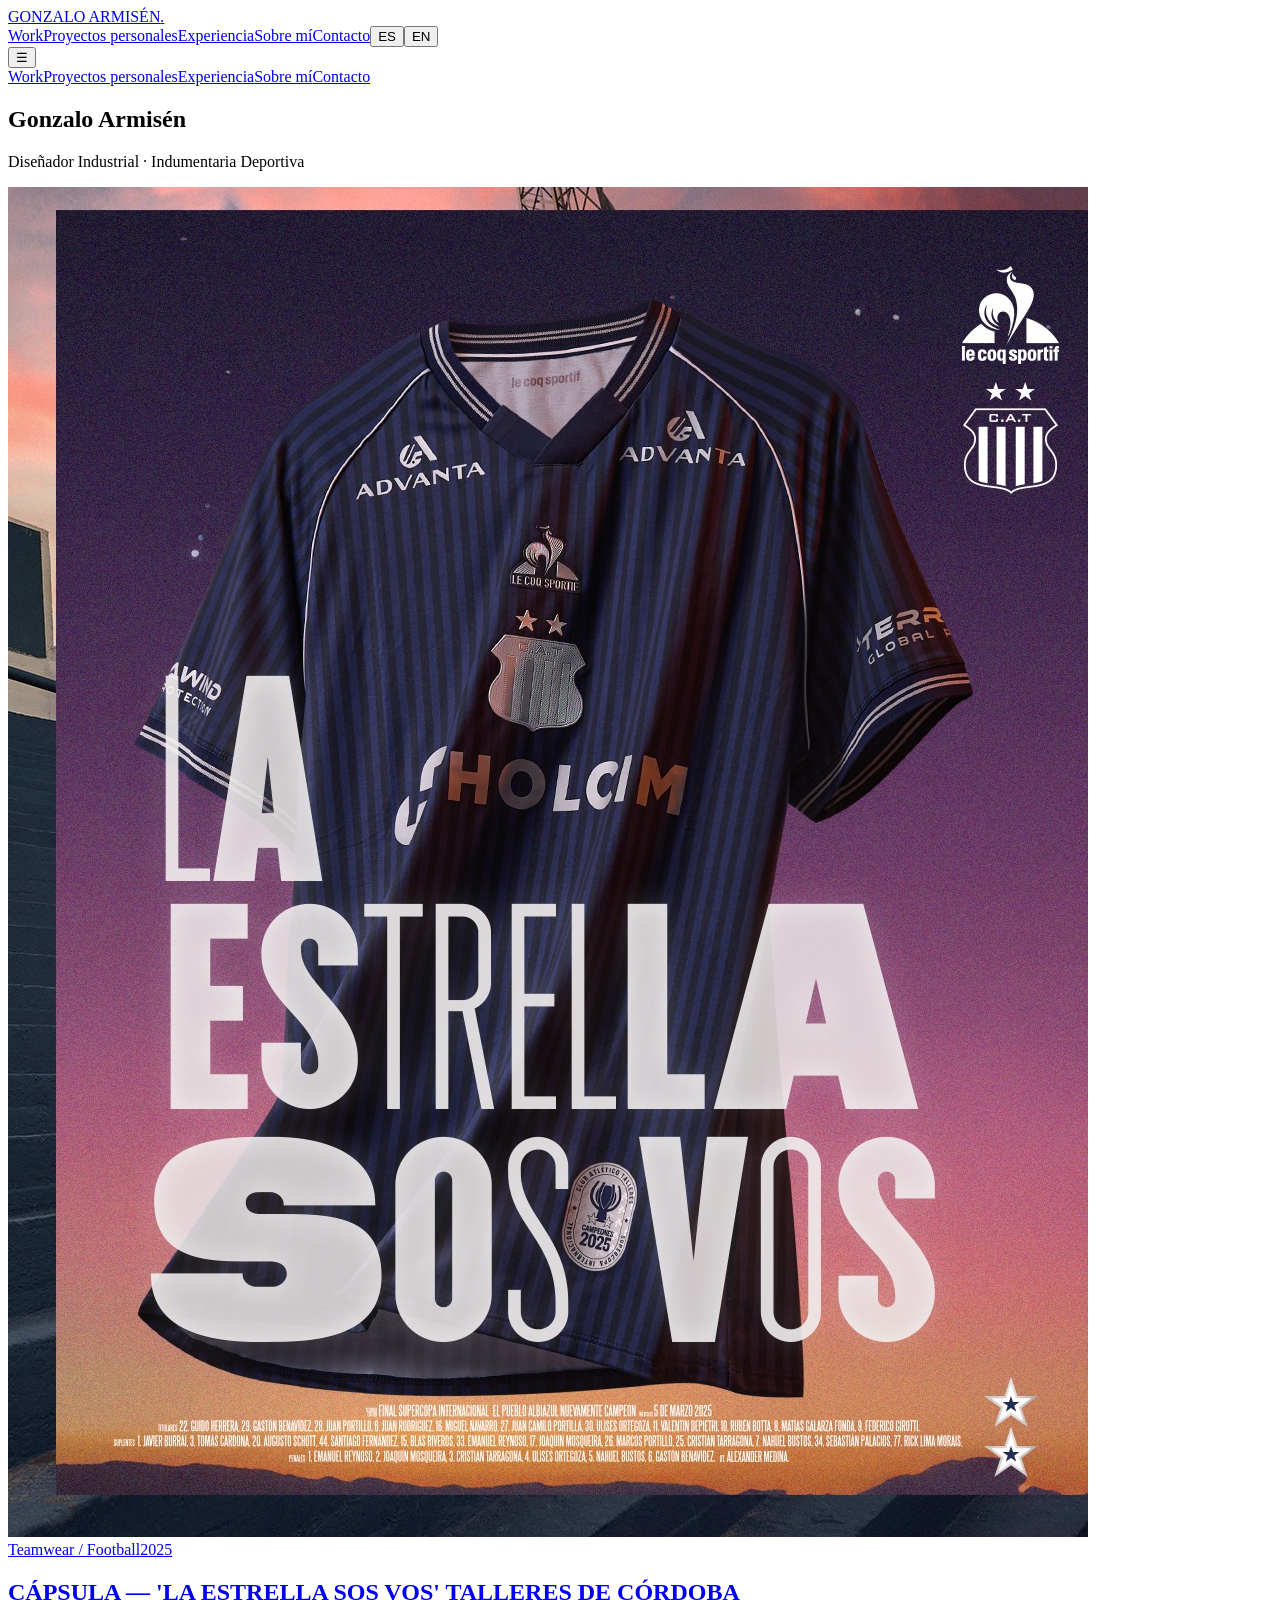
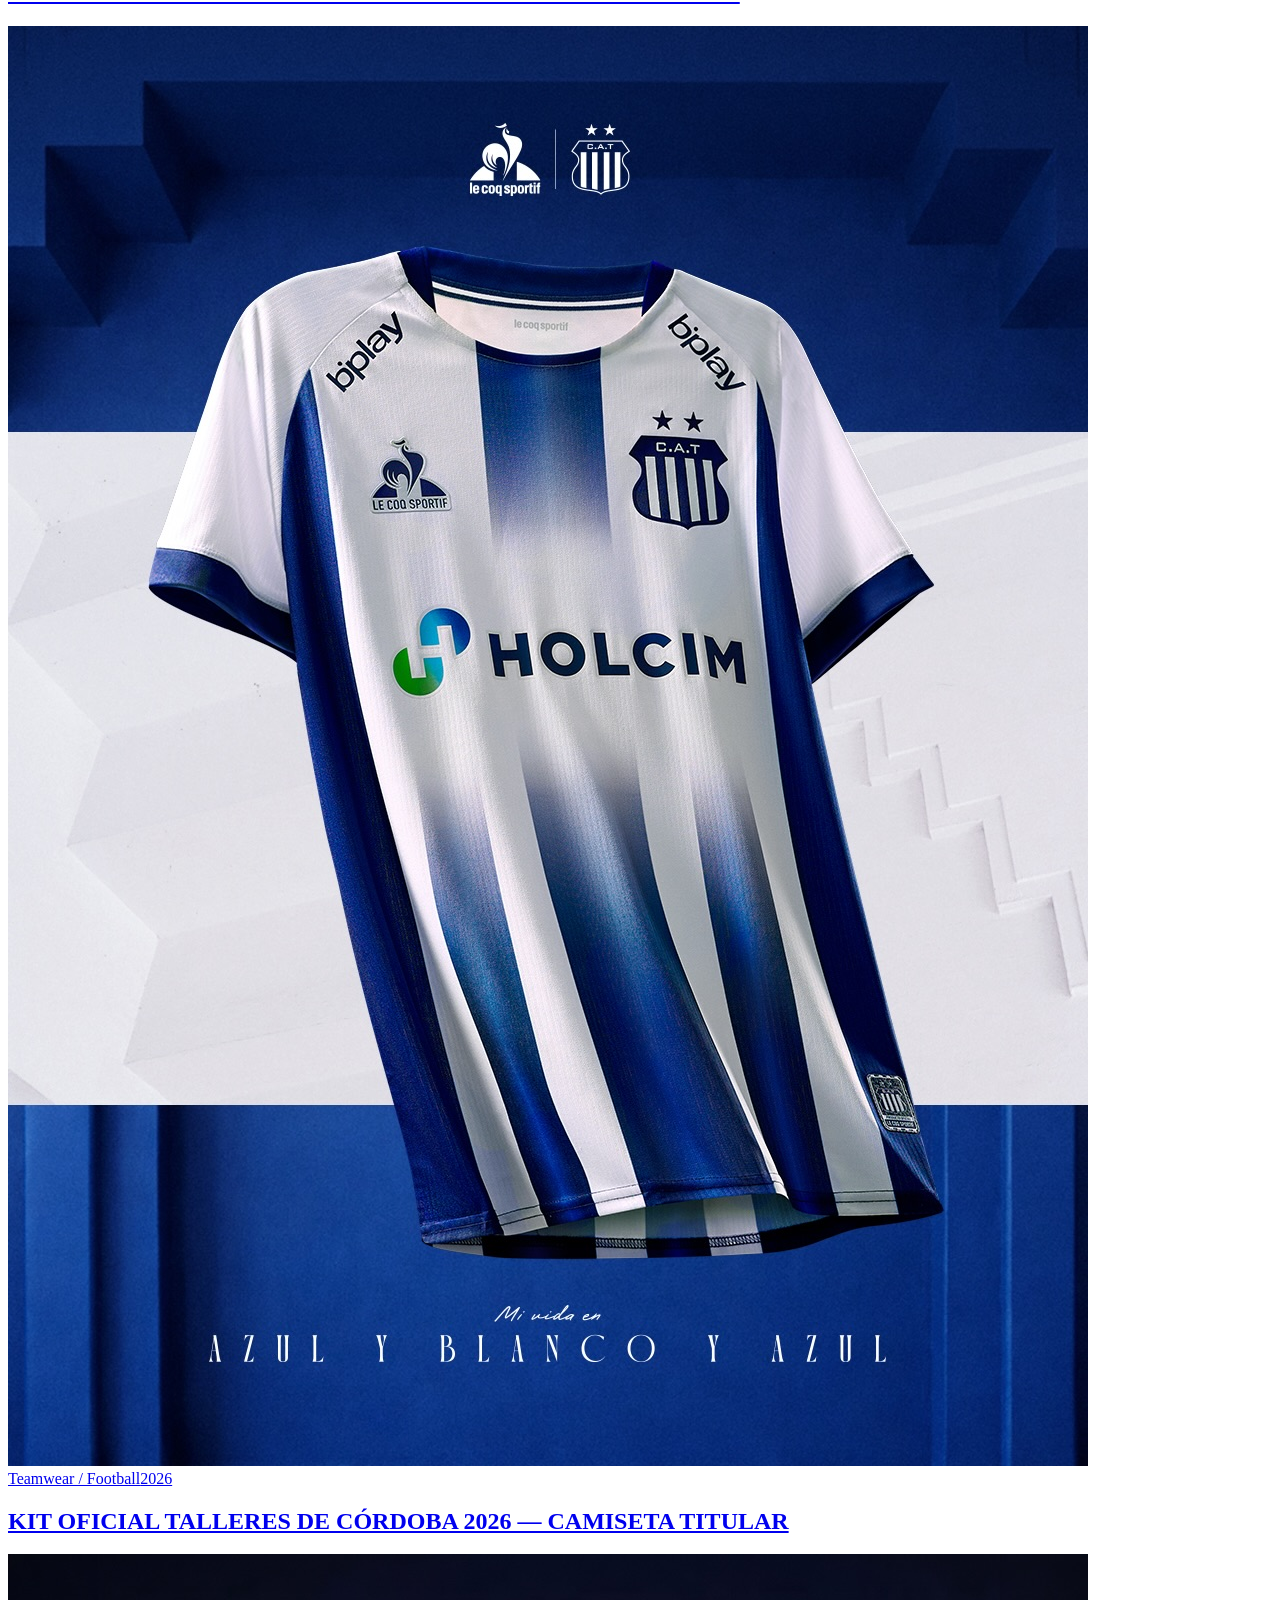
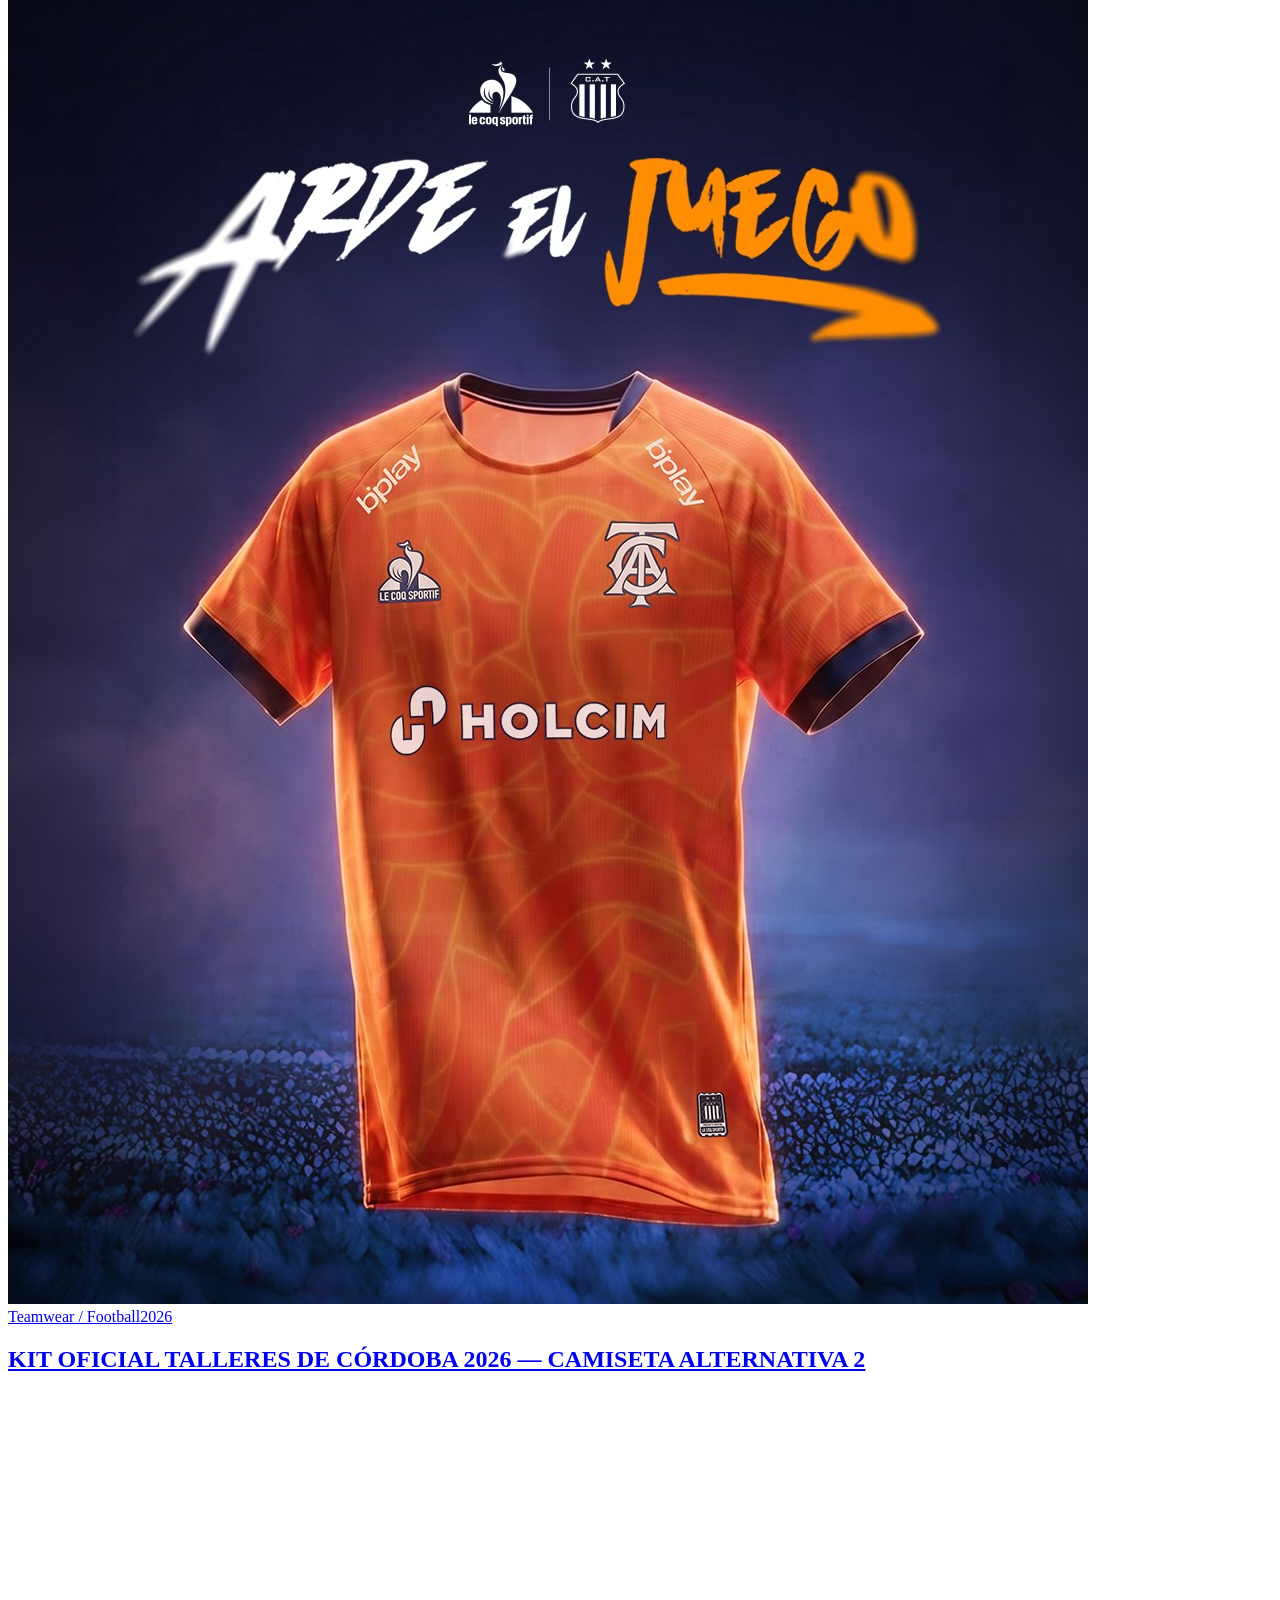
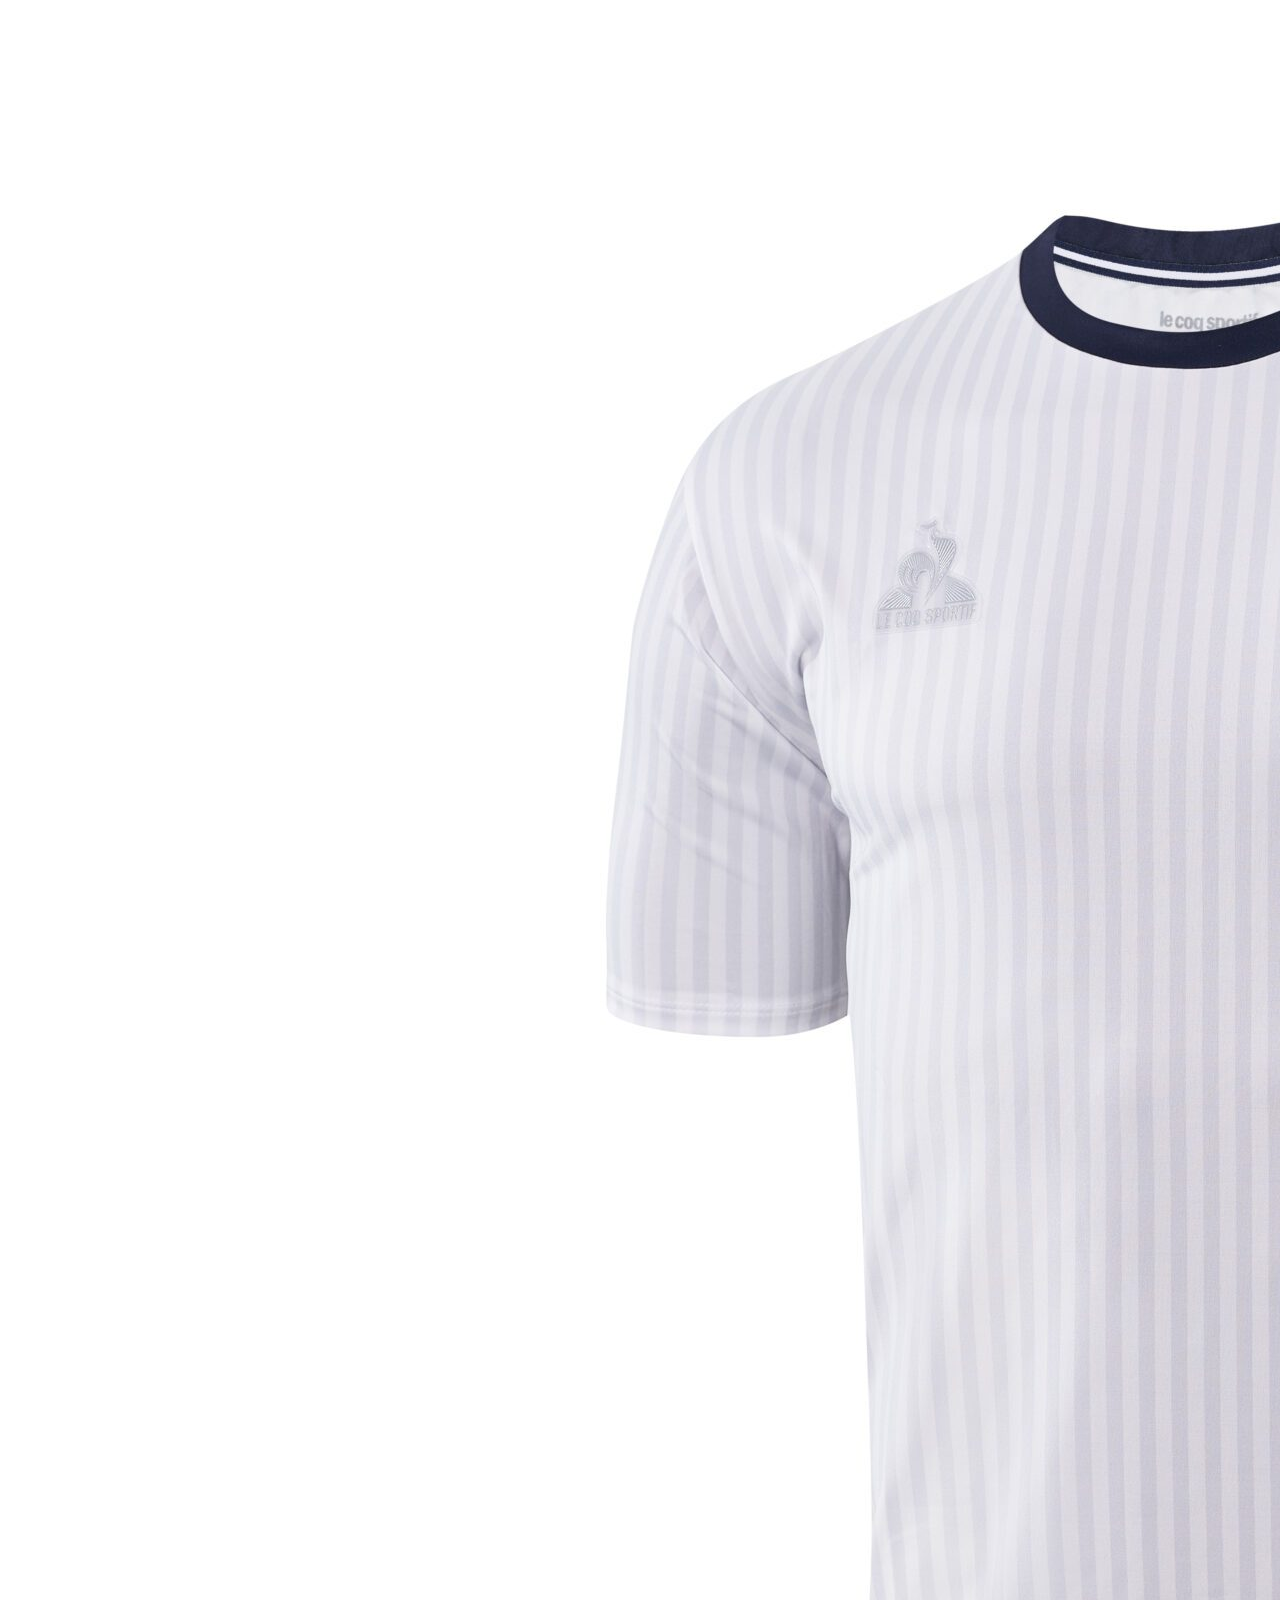
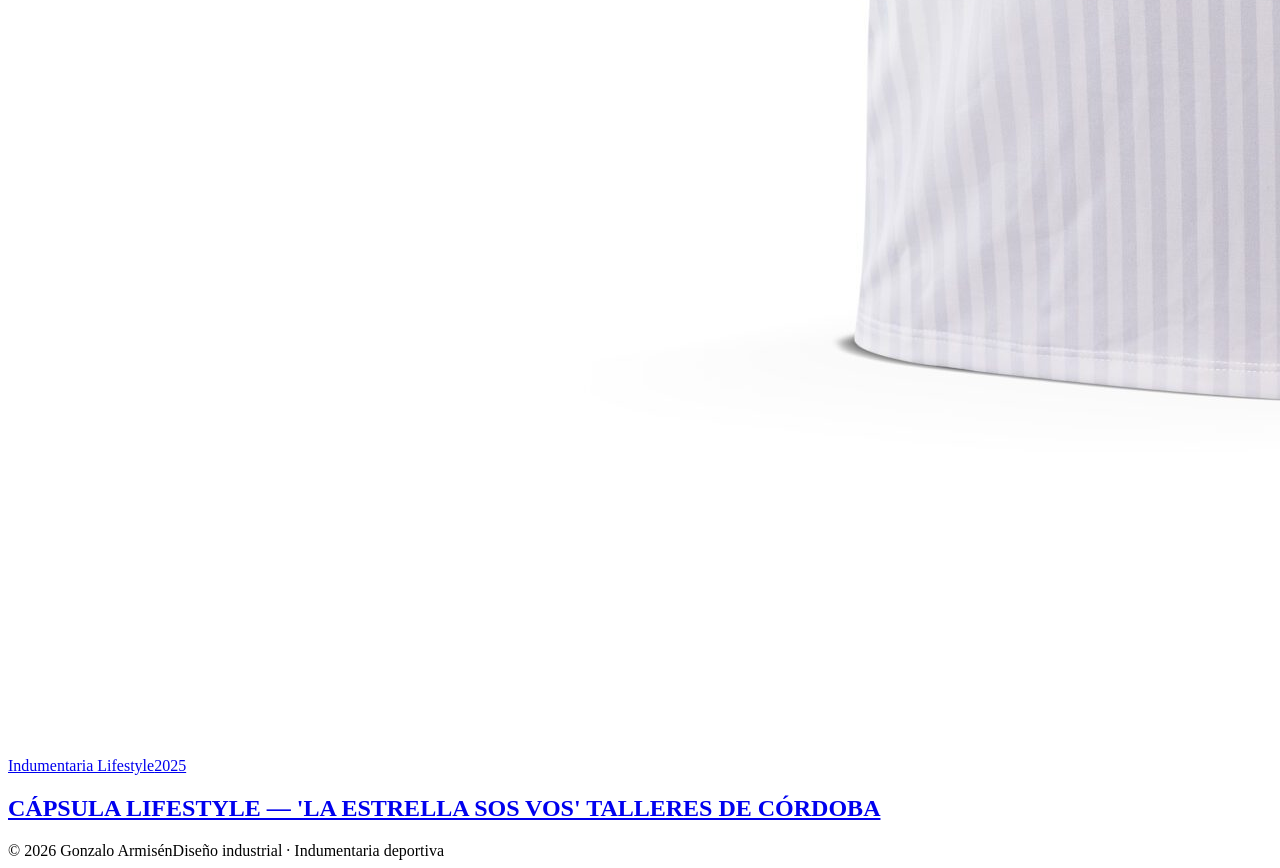
==== commit 4e7a37b1: "Add files via upload" ====
--- a/index.html
+++ b/index.html
@@ -1 +1 @@
-<!doctype html><html lang="es"><head><meta charset="utf-8"><meta name="viewport" content="width=device-width,initial-scale=1"><title>Contacto — Gonzalo Armisén</title><meta name="description" content="Portfolio de Gonzalo Armisén — Product Designer especializado en indumentaria deportiva."><link rel="stylesheet" href="../assets/site.css"></head><body><header class="nav shell"><a class="brand" href="../index.html">GONZALO ARMISÉN<i>.</i></a><nav class="menu"><a href="../index.html">Work</a><a href="../proyectospersonales/index.html" data-es="Proyectos personales" data-en="Personal projects">Proyectos personales</a><a href="../experiencia/index.html" data-es="Experiencia" data-en="Experience">Experiencia</a><a href="../sobremi/index.html" data-es="Sobre mí" data-en="About">Sobre mí</a><a href="../contacto/index.html" data-es="Contacto" data-en="Contact">Contacto</a><span class="lang"><button data-lang="es">ES</button><button data-lang="en">EN</button></span></nav><button class="mobile-toggle" aria-label="Menu">☰</button></header><div class="mobile-menu"><a href="../index.html">Work</a><a href="../proyectospersonales/index.html">Proyectos personales</a><a href="../experiencia/index.html">Experiencia</a><a href="../sobremi/index.html">Sobre mí</a><a href="../contacto/index.html">Contacto</a></div><main class="shell"><section class="section-head"><div><p class="project-kicker">Hello</p><h1 data-es="Contacto" data-en="Contact">Contacto</h1></div><p data-es="Abierto a proyectos de indumentaria deportiva, colaboraciones y desarrollo de producto." data-en="Open to sportswear projects, collaborations and product development.">Abierto a proyectos de indumentaria deportiva, colaboraciones y desarrollo de producto.</p></section><section class="contact-list"><a href="mailto:gonzalo.armisen@gmail.com"><span>Email</span><span>gonzalo.armisen@gmail.com ↗</span></a><a href="https://www.linkedin.com/in/gonzaloarmisen" target="_blank"><span>LinkedIn</span><span>/gonzaloarmisen ↗</span></a><a href="https://www.instagram.com/g.armisenporfolio" target="_blank"><span>Instagram</span><span>@g.armisenporfolio ↗</span></a></section></main><footer class="footer shell"><span>© 2026 Gonzalo Armisén</span><span data-es="Diseño industrial · Indumentaria deportiva" data-en="Industrial Design · Sportswear">Diseño industrial · Indumentaria deportiva</span></footer><script src="../assets/site.js"></script></body></html>+<!doctype html><html lang="es"><head><meta charset="utf-8"><meta name="viewport" content="width=device-width,initial-scale=1"><title>Gonzalo Armisén — Portfolio</title><meta name="description" content="Portfolio de Gonzalo Armisén — Product Designer especializado en indumentaria deportiva."><link rel="stylesheet" href="assets/site.css"></head><body><header class="nav shell"><a class="brand" href="index.html">GONZALO ARMISÉN<i>.</i></a><nav class="menu"><a href="index.html">Work</a><a href="proyectospersonales/index.html" data-es="Proyectos personales" data-en="Personal projects">Proyectos personales</a><a href="experiencia/index.html" data-es="Experiencia" data-en="Experience">Experiencia</a><a href="sobremi/index.html" data-es="Sobre mí" data-en="About">Sobre mí</a><a href="contacto/index.html" data-es="Contacto" data-en="Contact">Contacto</a><span class="lang"><button data-lang="es">ES</button><button data-lang="en">EN</button></span></nav><button class="mobile-toggle" aria-label="Menu">☰</button></header><div class="mobile-menu"><a href="index.html">Work</a><a href="proyectospersonales/index.html">Proyectos personales</a><a href="experiencia/index.html">Experiencia</a><a href="sobremi/index.html">Sobre mí</a><a href="contacto/index.html">Contacto</a></div><main class="shell"><section class="home-head"><h1 class="home-name">Gonzalo Armisén</h1><p class="home-role" data-es="Diseñador Industrial · Indumentaria Deportiva" data-en="Industrial Designer · Sportswear">Diseñador Industrial · Indumentaria Deportiva</p></section><section class="work-grid"><a class="project-card" href="TalleresEstrellas/index.html"><div class="pic"><img src="Trabajos/CAT - ESTRELLAS.jpg" alt="CÁPSULA — 'LA ESTRELLA SOS VOS' TALLERES DE CÓRDOBA"></div><div class="project-meta"><span class="project-cat">Teamwear / Football</span><span>2025</span></div><h2 class="project-title">CÁPSULA — 'LA ESTRELLA SOS VOS' TALLERES DE CÓRDOBA</h2></a><a class="project-card" href="TalleresHomeKit/index.html"><div class="pic"><img src="Trabajos/CAT - TIT 2026.jpg" alt="KIT OFICIAL TALLERES DE CÓRDOBA 2026 — CAMISETA TITULAR"></div><div class="project-meta"><span class="project-cat">Teamwear / Football</span><span>2026</span></div><h2 class="project-title">KIT OFICIAL TALLERES DE CÓRDOBA 2026 — CAMISETA TITULAR</h2></a><a class="project-card" href="TalleresAlt2Kit/index.html"><div class="pic"><img src="Trabajos/CAT - ALT 2 2026.jpg" alt="KIT OFICIAL TALLERES DE CÓRDOBA 2026 — CAMISETA ALTERNATIVA 2"></div><div class="project-meta"><span class="project-cat">Teamwear / Football</span><span>2026</span></div><h2 class="project-title">KIT OFICIAL TALLERES DE CÓRDOBA 2026 — CAMISETA ALTERNATIVA 2</h2></a><a class="project-card" href="TalleresLifestyle/index.html"><div class="pic"><img src="Trabajos/CAT - ESTRELLAS LIFESTYLE 1.jpg" alt="CÁPSULA LIFESTYLE — 'LA ESTRELLA SOS VOS' TALLERES DE CÓRDOBA"></div><div class="project-meta"><span class="project-cat">Indumentaria Lifestyle</span><span>2025</span></div><h2 class="project-title">CÁPSULA LIFESTYLE — 'LA ESTRELLA SOS VOS' TALLERES DE CÓRDOBA</h2></a></section></main><footer class="footer shell"><span>© 2026 Gonzalo Armisén</span><span data-es="Diseño industrial · Indumentaria deportiva" data-en="Industrial Design · Sportswear">Diseño industrial · Indumentaria deportiva</span></footer><script src="assets/site.js"></script></body></html>
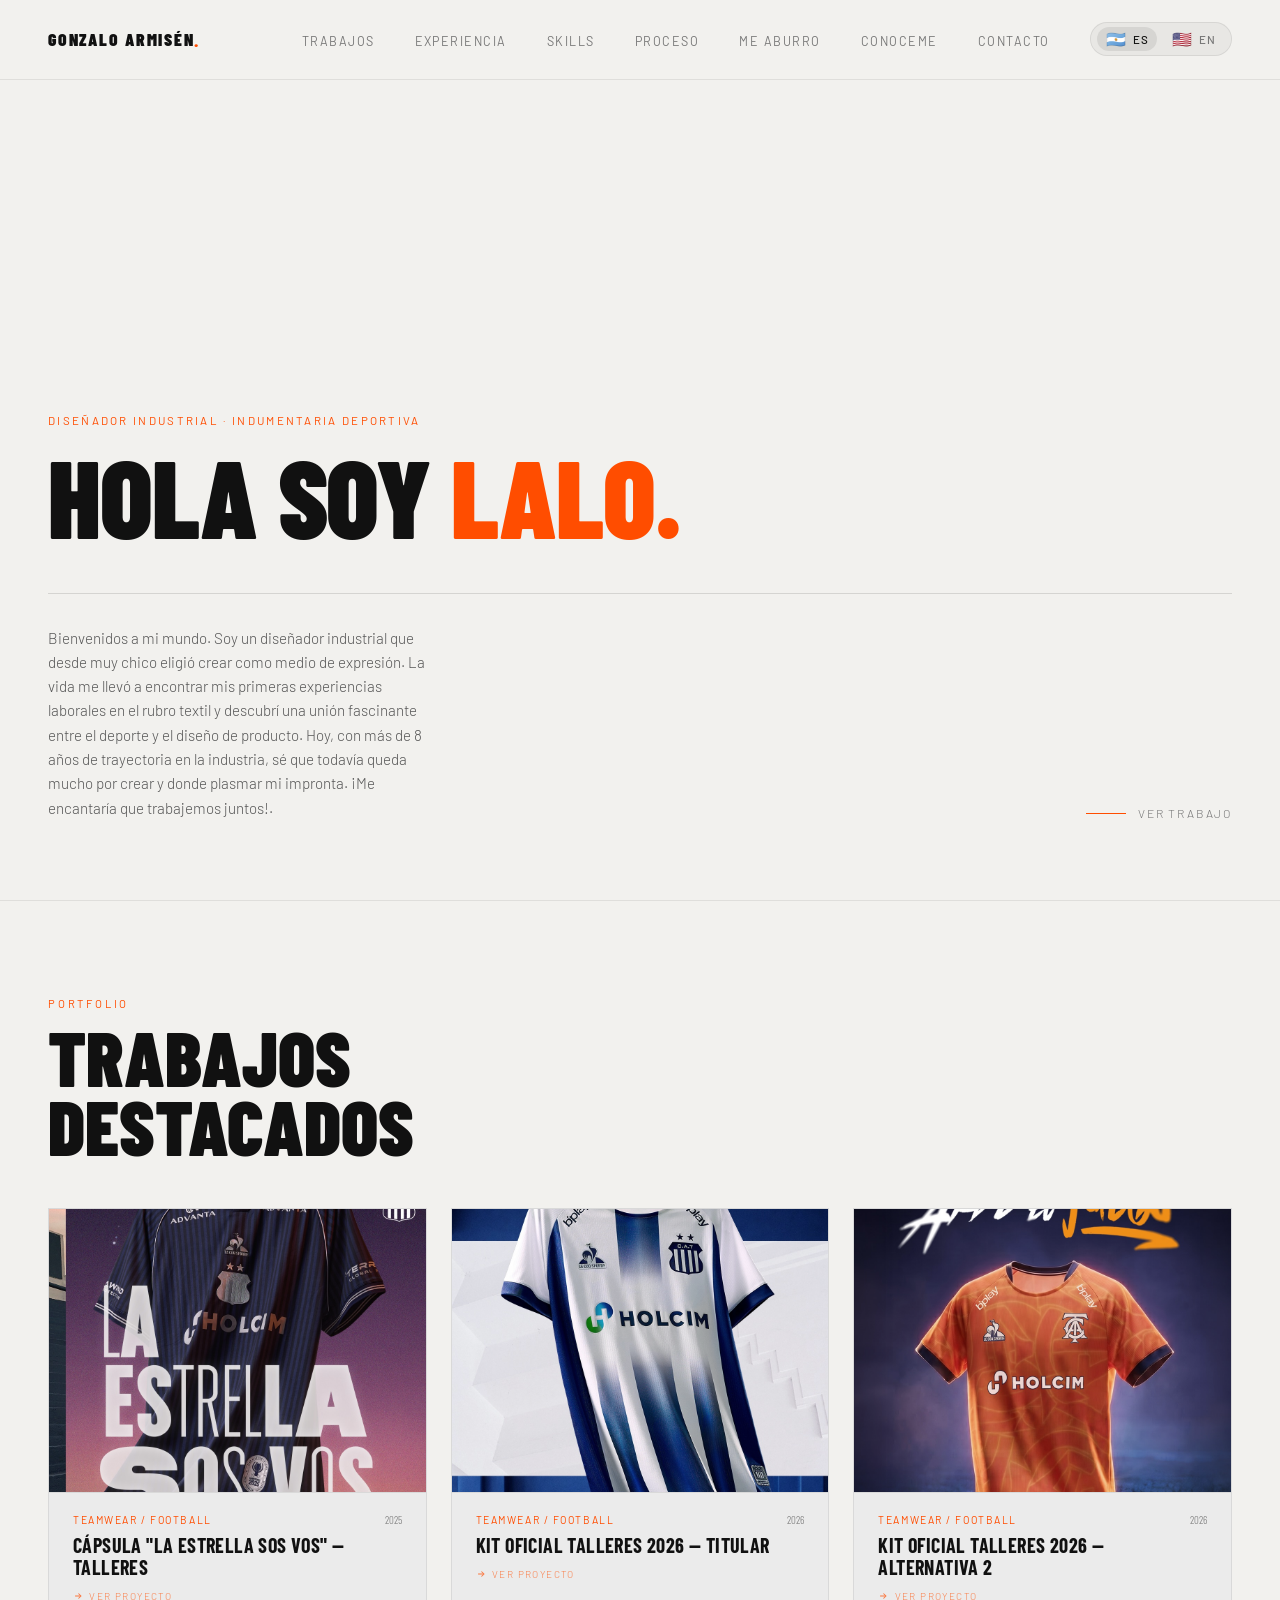
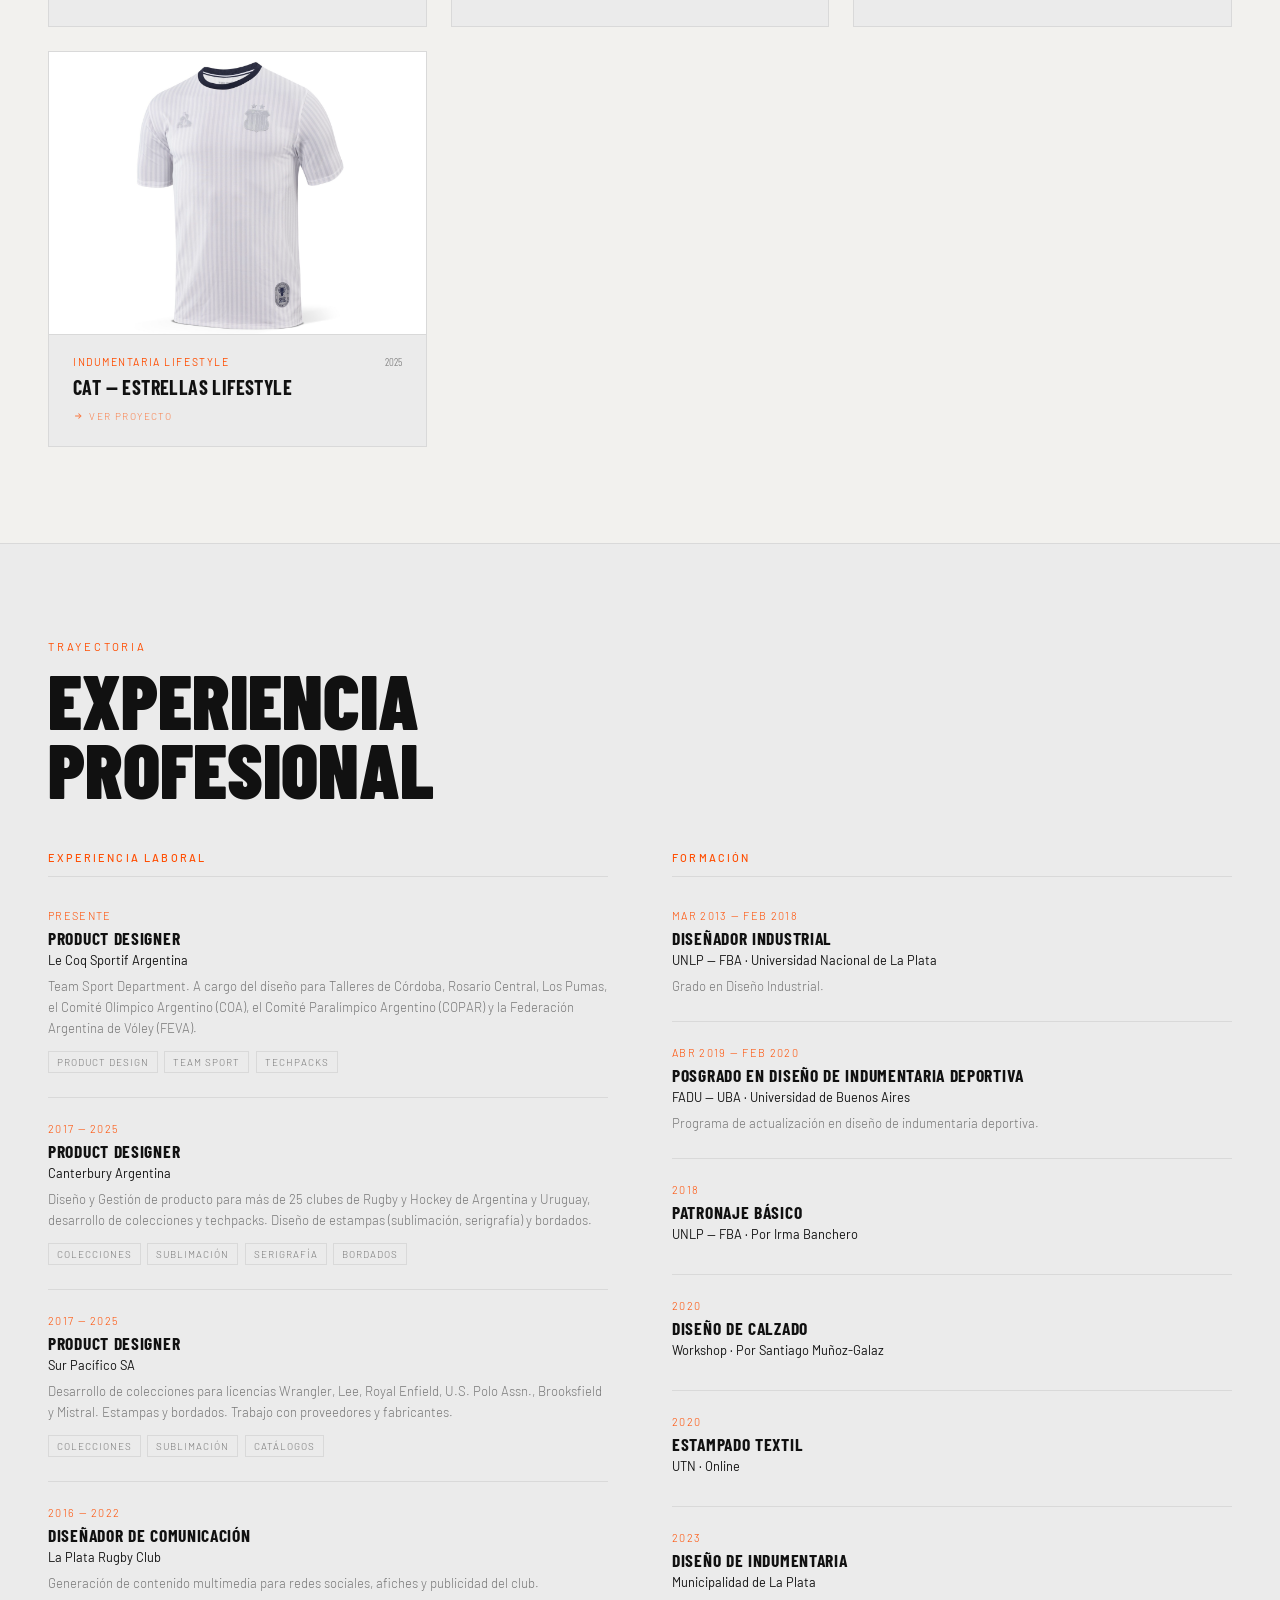
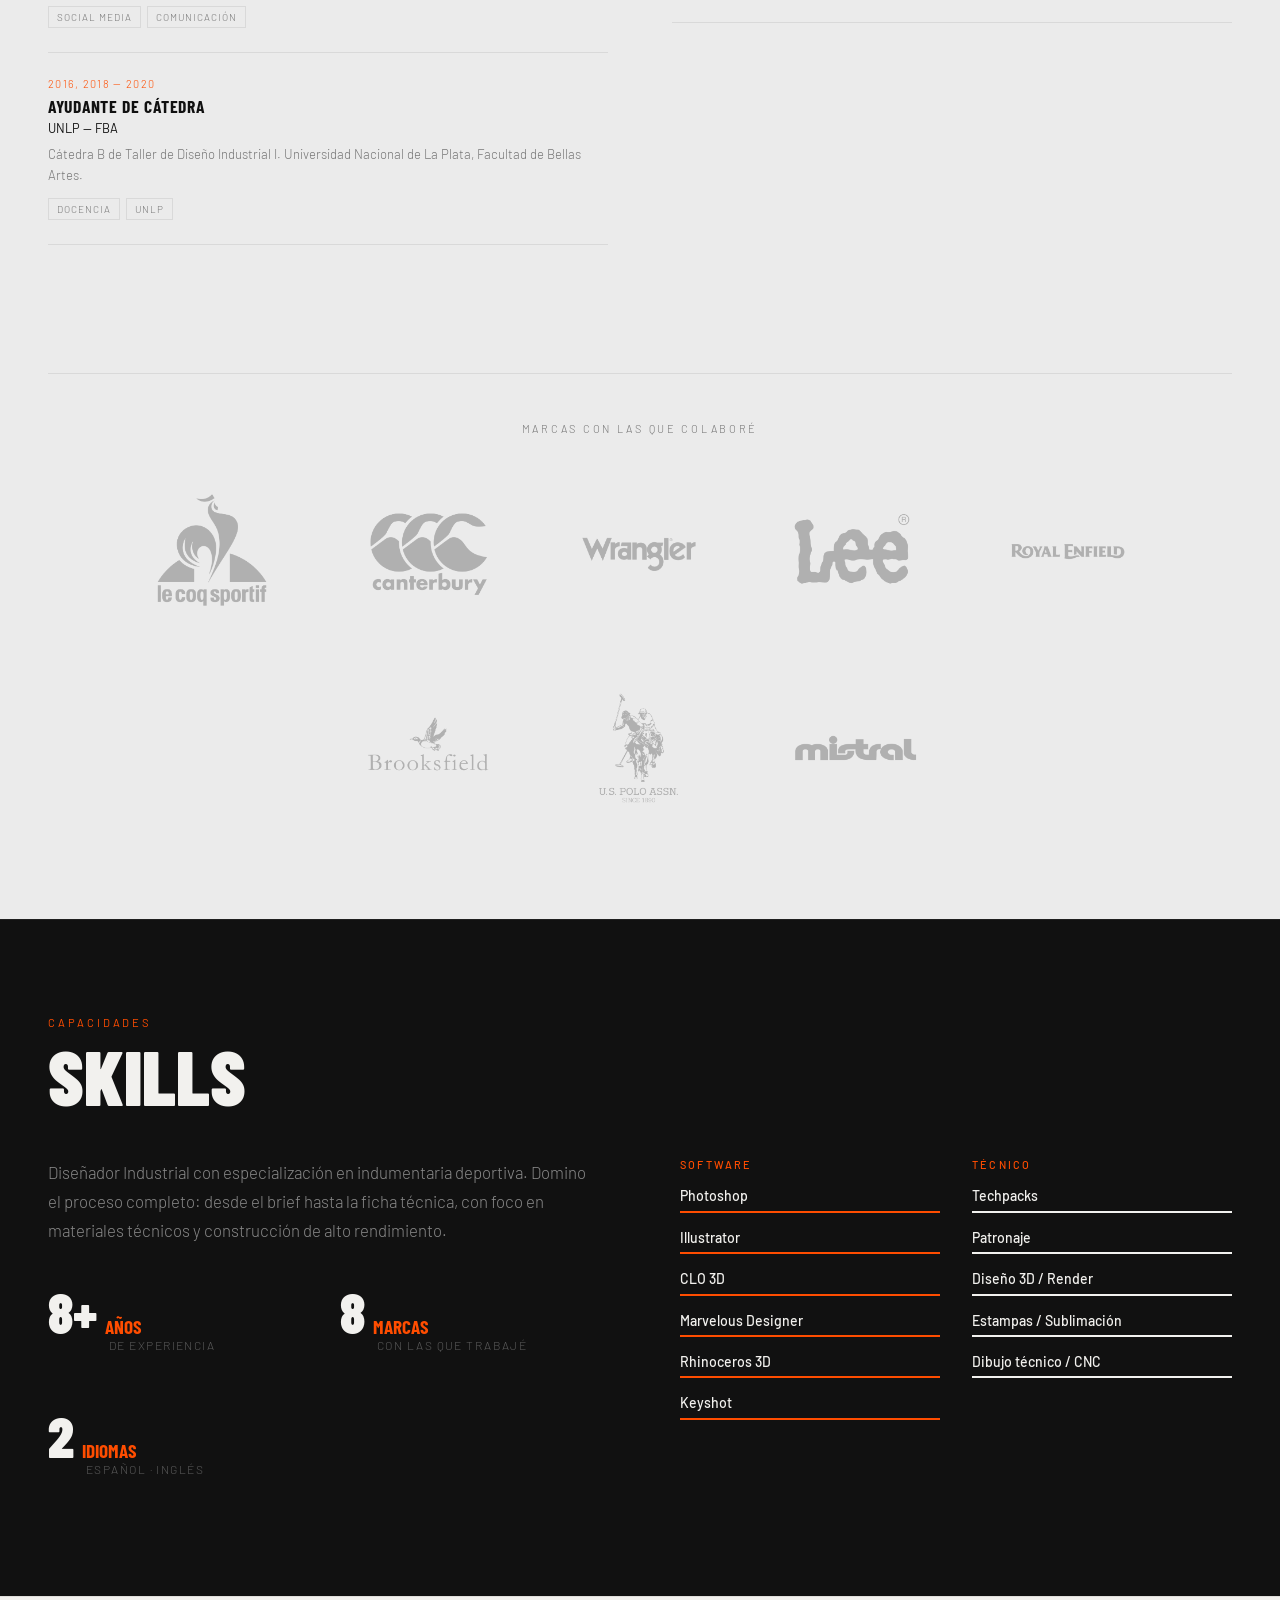
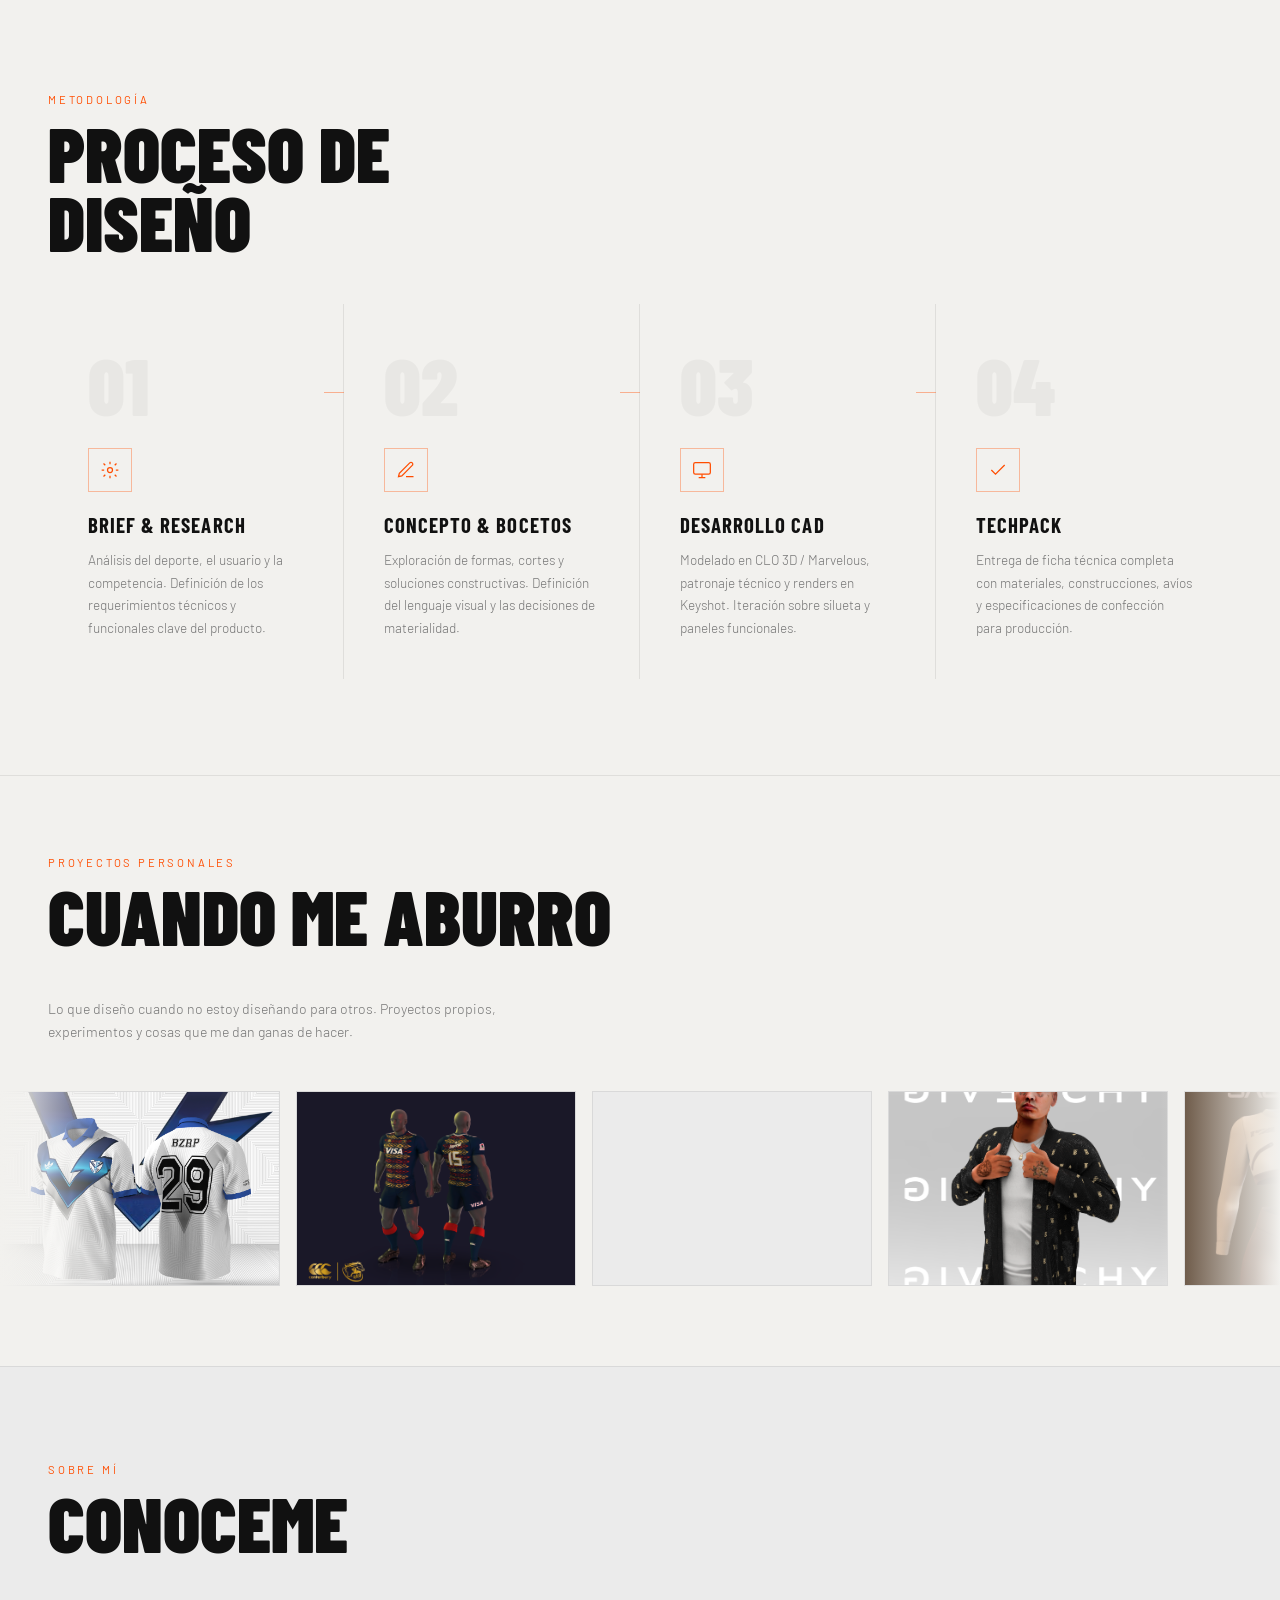
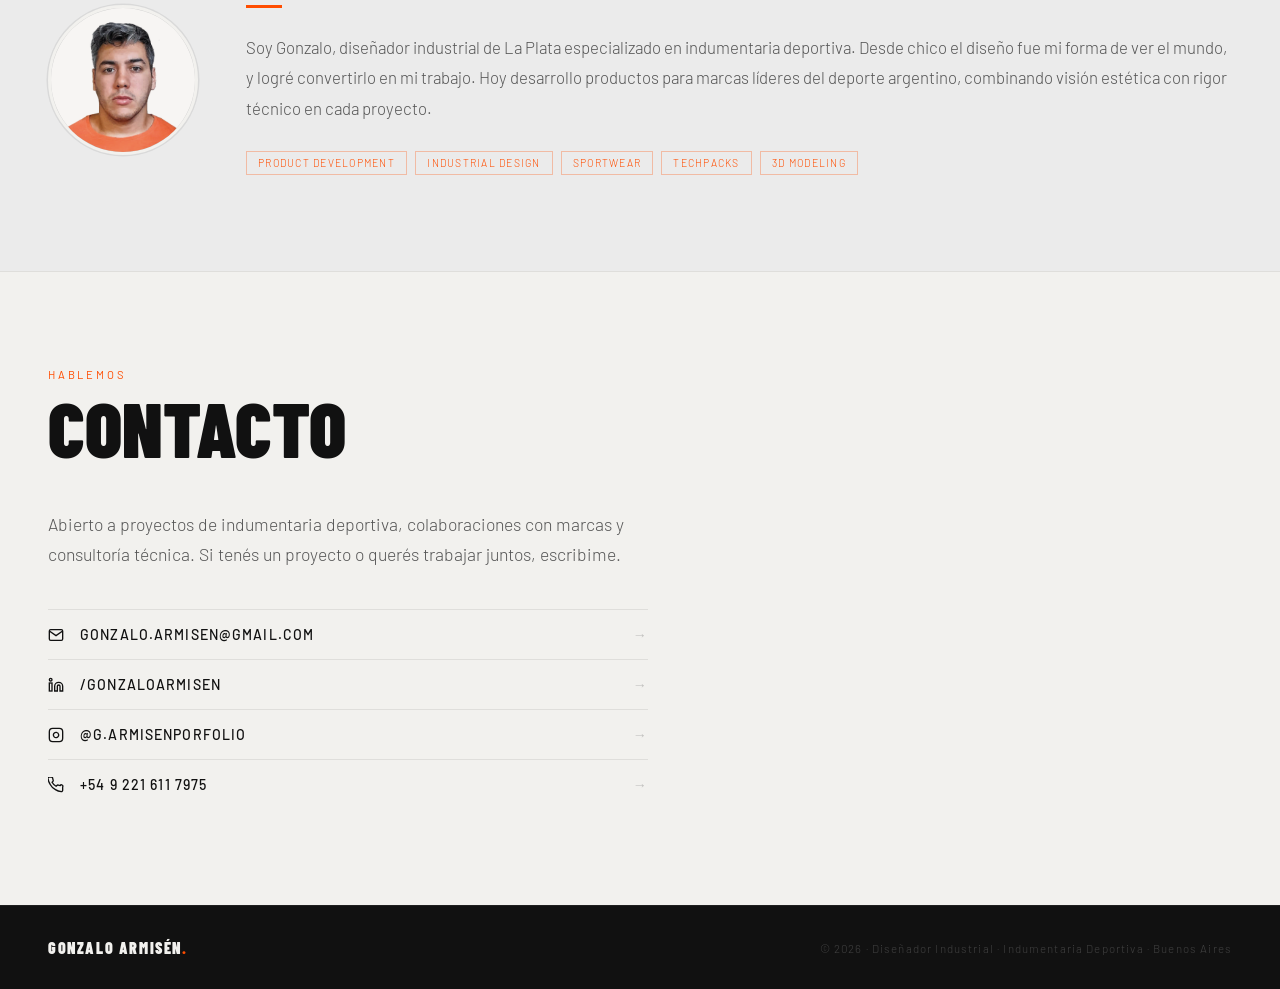
==== commit b9737a6c: "Add files via upload" ====
--- a/index.html
+++ b/index.html
@@ -1 +1,1268 @@
-<!doctype html><html lang="es"><head><meta charset="utf-8"><meta name="viewport" content="width=device-width,initial-scale=1"><title>Gonzalo Armisén — Portfolio</title><meta name="description" content="Portfolio de Gonzalo Armisén — Product Designer especializado en indumentaria deportiva."><link rel="stylesheet" href="assets/site.css"></head><body><header class="nav shell"><a class="brand" href="index.html">GONZALO ARMISÉN<i>.</i></a><nav class="menu"><a href="index.html">Work</a><a href="proyectospersonales/index.html" data-es="Proyectos personales" data-en="Personal projects">Proyectos personales</a><a href="experiencia/index.html" data-es="Experiencia" data-en="Experience">Experiencia</a><a href="sobremi/index.html" data-es="Sobre mí" data-en="About">Sobre mí</a><a href="contacto/index.html" data-es="Contacto" data-en="Contact">Contacto</a><span class="lang"><button data-lang="es">ES</button><button data-lang="en">EN</button></span></nav><button class="mobile-toggle" aria-label="Menu">☰</button></header><div class="mobile-menu"><a href="index.html">Work</a><a href="proyectospersonales/index.html">Proyectos personales</a><a href="experiencia/index.html">Experiencia</a><a href="sobremi/index.html">Sobre mí</a><a href="contacto/index.html">Contacto</a></div><main class="shell"><section class="home-head"><h1 class="home-name">Gonzalo Armisén</h1><p class="home-role" data-es="Diseñador Industrial · Indumentaria Deportiva" data-en="Industrial Designer · Sportswear">Diseñador Industrial · Indumentaria Deportiva</p></section><section class="work-grid"><a class="project-card" href="TalleresEstrellas/index.html"><div class="pic"><img src="Trabajos/CAT - ESTRELLAS.jpg" alt="CÁPSULA — 'LA ESTRELLA SOS VOS' TALLERES DE CÓRDOBA"></div><div class="project-meta"><span class="project-cat">Teamwear / Football</span><span>2025</span></div><h2 class="project-title">CÁPSULA — 'LA ESTRELLA SOS VOS' TALLERES DE CÓRDOBA</h2></a><a class="project-card" href="TalleresHomeKit/index.html"><div class="pic"><img src="Trabajos/CAT - TIT 2026.jpg" alt="KIT OFICIAL TALLERES DE CÓRDOBA 2026 — CAMISETA TITULAR"></div><div class="project-meta"><span class="project-cat">Teamwear / Football</span><span>2026</span></div><h2 class="project-title">KIT OFICIAL TALLERES DE CÓRDOBA 2026 — CAMISETA TITULAR</h2></a><a class="project-card" href="TalleresAlt2Kit/index.html"><div class="pic"><img src="Trabajos/CAT - ALT 2 2026.jpg" alt="KIT OFICIAL TALLERES DE CÓRDOBA 2026 — CAMISETA ALTERNATIVA 2"></div><div class="project-meta"><span class="project-cat">Teamwear / Football</span><span>2026</span></div><h2 class="project-title">KIT OFICIAL TALLERES DE CÓRDOBA 2026 — CAMISETA ALTERNATIVA 2</h2></a><a class="project-card" href="TalleresLifestyle/index.html"><div class="pic"><img src="Trabajos/CAT - ESTRELLAS LIFESTYLE 1.jpg" alt="CÁPSULA LIFESTYLE — 'LA ESTRELLA SOS VOS' TALLERES DE CÓRDOBA"></div><div class="project-meta"><span class="project-cat">Indumentaria Lifestyle</span><span>2025</span></div><h2 class="project-title">CÁPSULA LIFESTYLE — 'LA ESTRELLA SOS VOS' TALLERES DE CÓRDOBA</h2></a></section></main><footer class="footer shell"><span>© 2026 Gonzalo Armisén</span><span data-es="Diseño industrial · Indumentaria deportiva" data-en="Industrial Design · Sportswear">Diseño industrial · Indumentaria deportiva</span></footer><script src="assets/site.js"></script></body></html>+<!DOCTYPE html>
+<html lang="es">
+<head>
+<meta charset="UTF-8">
+<meta name="viewport" content="width=device-width, initial-scale=1.0">
+<title>Gonzalo Armisén — Diseñador Industrial · Indumentaria Deportiva</title>
+<!-- Open Graph / WhatsApp / redes sociales -->
+<meta property="og:type"         content="website">
+<meta property="og:url"          content="https://gonzaloarmisen.github.io/MyPorfolio/">
+<meta property="og:title"        content="Gonzalo Armisen - Disenador Industrial - Indumentaria Deportiva">
+<meta property="og:description"  content="Product Designer en Le Coq Sportif. Diseno de indumentaria deportiva para Talleres, Los Pumas, COA y mas.">
+<meta property="og:image"        content="https://gonzaloarmisen.github.io/MyPorfolio/Logos/Background.png">
+<meta property="og:image:width"  content="1200">
+<meta property="og:image:height" content="630">
+<meta name="twitter:card"        content="summary_large_image">
+
+<link rel="preconnect" href="https://fonts.googleapis.com">
+<link rel="preconnect" href="https://fonts.gstatic.com" crossorigin>
+<link href="https://fonts.googleapis.com/css2?family=Barlow+Condensed:wght@400;700;900&family=Barlow:wght@300;400;500&display=swap" rel="stylesheet">
+<style>
+  *, *::before, *::after { box-sizing: border-box; margin: 0; padding: 0; }
+
+  /* ─── PALETA CLARA ─── */
+  :root {
+    --bg:       #f2f1ee;   /* fondo principal: blanco cálido */
+    --surface:  #ebebeb;   /* superficies alternadas */
+    --black:    #111111;   /* texto principal */
+    --white:    #f2f1ee;
+    --accent:   #FF4D00;
+    --gray-mid: #777;
+    --border:   rgba(0,0,0,0.08);
+  }
+
+  html { scroll-behavior: smooth; }
+  body { background: var(--bg); color: var(--black); font-family: 'Barlow', sans-serif; font-weight: 300; overflow-x: hidden; }
+
+  /* ─── NAV ─── */
+  nav {
+    position: fixed; top: 0; left: 0; right: 0; z-index: 100;
+    display: flex; justify-content: space-between; align-items: center;
+    padding: 1.4rem 3rem;
+    background: rgba(242,241,238,0.9); backdrop-filter: blur(14px);
+    border-bottom: 0.5px solid var(--border);
+  }
+  .nav-logo { font-family: 'Barlow Condensed', sans-serif; font-weight: 900; font-size: 1.1rem; letter-spacing: 0.1em; text-transform: uppercase; color: var(--black); text-decoration: none; }
+  .nav-logo span { color: var(--accent); }
+  .nav-right { display: flex; align-items: center; gap: 2.5rem; }
+  nav ul { display: flex; gap: 2.5rem; list-style: none; }
+  nav a { color: var(--gray-mid); text-decoration: none; font-size: 0.78rem; letter-spacing: 0.12em; text-transform: uppercase; font-weight: 400; transition: color 0.2s; }
+  nav a:hover { color: var(--black); }
+
+  .lang-switcher { display: flex; align-items: center; gap: 0.4rem; background: rgba(0,0,0,0.04); border: 0.5px solid var(--border); border-radius: 20px; padding: 0.25rem 0.4rem; }
+  .lang-btn { display: flex; align-items: center; gap: 0.35rem; padding: 0.25rem 0.55rem; border-radius: 14px; border: none; background: transparent; cursor: pointer; font-family: 'Barlow', sans-serif; font-size: 0.72rem; font-weight: 500; letter-spacing: 0.08em; text-transform: uppercase; color: var(--gray-mid); transition: all 0.2s; }
+  .lang-btn.active { background: rgba(0,0,0,0.08); color: var(--black); }
+  .lang-btn:hover:not(.active) { color: var(--black); }
+  .flag { font-size: 1rem; line-height: 1; }
+
+  /* ─── HERO ─── */
+  .hero { min-height: 100vh; display: flex; flex-direction: column; justify-content: flex-end; padding: 0 3rem 5rem; position: relative; overflow: hidden; background: var(--bg); }
+  /* Imagen de fondo full-bleed */
+  .hero-bg-img { position: absolute; inset: 0; background-size: cover; background-position: center top; background-repeat: no-repeat; }
+  .hero-bg-img::after { content: ''; position: absolute; inset: 0; background: linear-gradient(to top, rgba(242,241,238,0.97) 0%, rgba(242,241,238,0.55) 45%, rgba(242,241,238,0.1) 100%); }
+  /* Placeholder cuando no hay imagen */
+  .hero-bg-placeholder { position: absolute; inset: 0; display: flex; flex-direction: column; align-items: center; justify-content: center; gap: 1rem; border: 2px dashed rgba(0,0,0,0.08); pointer-events: none; }
+  .hero-bg-placeholder svg { width: 40px; height: 40px; stroke: rgba(0,0,0,0.15); fill: none; stroke-width: 1; }
+  .hero-bg-placeholder span { font-size: 0.65rem; letter-spacing: 0.2em; text-transform: uppercase; color: rgba(0,0,0,0.18); }
+  .hero > *:not(.hero-bg-img):not(.hero-bg-placeholder) { position: relative; z-index: 2; }
+
+  .hero-label { font-size: 0.72rem; letter-spacing: 0.2em; text-transform: uppercase; color: var(--accent); margin-bottom: 1.2rem; font-weight: 400; }
+  .hero-headline { font-family: 'Barlow Condensed', sans-serif; font-weight: 900; font-size: clamp(3.8rem, 8.5vw, 9rem); line-height: 0.9; text-transform: uppercase; max-width: 65%; letter-spacing: -0.01em; color: var(--black); }
+  .hero-headline span { color: var(--accent); }
+  .hero-bottom { display: flex; justify-content: space-between; align-items: flex-end; margin-top: 3rem; border-top: 0.5px solid rgba(0,0,0,0.12); padding-top: 2rem; }
+  .hero-tagline { max-width: 380px; font-size: 0.95rem; line-height: 1.6; color: #555; }
+  .hero-scroll { display: flex; align-items: center; gap: 0.75rem; color: var(--gray-mid); font-size: 0.75rem; letter-spacing: 0.15em; text-transform: uppercase; }
+  .hero-scroll-line { width: 40px; height: 1px; background: var(--accent); }
+  @media (max-width: 600px) { .hero-headline { max-width: 100%; font-size: 3rem; } }
+
+  /* ─── SECCIONES ─── */
+  section { padding: 6rem 3rem; }
+  .section-label { font-size: 0.7rem; letter-spacing: 0.25em; text-transform: uppercase; color: var(--accent); margin-bottom: 0.75rem; font-weight: 400; }
+  .section-title { font-family: 'Barlow Condensed', sans-serif; font-weight: 900; font-size: clamp(2.8rem, 6vw, 5.5rem); line-height: 0.9; text-transform: uppercase; margin-bottom: 3rem; color: var(--black); }
+
+  /* ─── TRABAJOS: GRILLA DE TARJETAS ─── */
+  #trabajos { background: var(--bg); border-top: 0.5px solid var(--border); }
+  .trabajos-grid { display: grid; grid-template-columns: repeat(auto-fill, minmax(320px, 1fr)); gap: 1.5rem; }
+
+  .work-card {
+    background: var(--surface);
+    border: 0.5px solid var(--border);
+    cursor: pointer;
+    transition: box-shadow 0.25s ease, transform 0.25s ease;
+    position: relative;
+    overflow: hidden;
+  }
+  .work-card:hover { box-shadow: 0 8px 32px rgba(0,0,0,0.10); transform: translateY(-3px); }
+
+  .work-card-thumb { width: 100%; aspect-ratio: 4/3; overflow: hidden; background: #ddd; position: relative; }
+  .work-card-thumb img { width: 100%; height: 100%; object-fit: cover; transition: transform 0.5s ease, filter 0.4s ease; filter: grayscale(15%); }
+  .work-card:hover .work-card-thumb img { transform: scale(1.04); filter: grayscale(0%); }
+
+  /* Número de índice en esquina */
+  .work-card-index { position: absolute; top: 1rem; left: 1rem; font-family: 'Barlow Condensed', sans-serif; font-weight: 900; font-size: 0.75rem; color: var(--accent); letter-spacing: 0.12em; background: rgba(242,241,238,0.85); padding: 0.2rem 0.45rem; }
+
+  .work-card-info { padding: 1.25rem 1.5rem 1.5rem; border-top: 0.5px solid var(--border); }
+  .work-card-meta { display: flex; justify-content: space-between; align-items: baseline; margin-bottom: 0.5rem; }
+  .work-card-cat { font-size: 0.65rem; letter-spacing: 0.15em; text-transform: uppercase; color: var(--accent); font-weight: 400; }
+  .work-card-year { font-size: 0.68rem; color: var(--gray-mid); font-family: 'Barlow Condensed', sans-serif; }
+  .work-card-title { font-family: 'Barlow Condensed', sans-serif; font-weight: 700; font-size: 1.25rem; text-transform: uppercase; letter-spacing: 0.02em; color: var(--black); line-height: 1.1; margin-bottom: 0.6rem; }
+  .work-card-cta { display: flex; align-items: center; gap: 0.4rem; font-size: 0.62rem; letter-spacing: 0.14em; text-transform: uppercase; color: var(--accent); opacity: 0.7; transition: opacity 0.2s; margin-top: 0.75rem; }
+  .work-card:hover .work-card-cta { opacity: 1; }
+  .work-card-cta svg { width: 10px; height: 10px; }
+
+  /* ─── MODAL DE PROYECTO ─── */
+  .modal-overlay { position: fixed; inset: 0; z-index: 300; background: rgba(0,0,0,0.7); display: flex; align-items: center; justify-content: center; padding: 1.5rem; opacity: 0; pointer-events: none; transition: opacity 0.3s ease; }
+  .modal-overlay.open { opacity: 1; pointer-events: all; }
+  .modal-box { background: var(--bg); border: 0.5px solid var(--border); max-width: 960px; width: 100%; max-height: 92vh; overflow-y: auto; position: relative; transform: translateY(24px); transition: transform 0.3s ease; display: flex; flex-direction: column; }
+  .modal-overlay.open .modal-box { transform: translateY(0); }
+  .modal-box::-webkit-scrollbar { width: 3px; }
+  .modal-box::-webkit-scrollbar-thumb { background: var(--accent); }
+
+  /* Header del modal */
+  .modal-header { position: sticky; top: 0; z-index: 10; background: var(--bg); border-bottom: 0.5px solid var(--border); padding: 1.25rem 2rem; display: flex; justify-content: space-between; align-items: center; gap: 1rem; }
+  .modal-header-left { flex: 1; min-width: 0; }
+  .modal-header-meta { display: flex; gap: 0.75rem; align-items: center; margin-bottom: 0.3rem; }
+  .modal-category { font-size: 0.65rem; letter-spacing: 0.18em; text-transform: uppercase; color: var(--accent); font-weight: 400; }
+  .modal-year-tag { font-size: 0.65rem; color: var(--gray-mid); font-family: 'Barlow Condensed', sans-serif; }
+  .modal-title { font-family: 'Barlow Condensed', sans-serif; font-weight: 900; font-size: clamp(1.4rem, 3vw, 2.2rem); text-transform: uppercase; line-height: 1; color: var(--black); white-space: nowrap; overflow: hidden; text-overflow: ellipsis; }
+  .modal-close-btn { background: transparent; border: 0.5px solid var(--border); color: var(--black); width: 38px; height: 38px; display: flex; align-items: center; justify-content: center; cursor: pointer; font-size: 1rem; transition: all 0.2s; flex-shrink: 0; }
+  .modal-close-btn:hover { border-color: var(--accent); color: var(--accent); }
+
+  /* Body del modal */
+  .modal-body { padding: 2rem; display: flex; flex-direction: column; gap: 2rem; }
+  .modal-desc { font-size: 0.95rem; line-height: 1.8; color: #555; max-width: 680px; white-space: pre-line; }
+  .modal-meta-row { display: flex; flex-wrap: wrap; align-items: center; gap: 1rem; margin-bottom: 0.25rem; }
+  .modal-role { font-family: "Barlow Condensed", sans-serif; font-weight: 700; font-size: 0.75rem; letter-spacing: 0.15em; text-transform: uppercase; color: var(--black); }
+  .modal-tags { display: flex; flex-wrap: wrap; gap: 0.4rem; }
+  .modal-tag { font-size: 0.62rem; letter-spacing: 0.13em; text-transform: uppercase; border: 0.5px solid var(--border); padding: 0.25rem 0.6rem; color: var(--gray-mid); font-family: "Barlow Condensed", sans-serif; }
+
+  /* CARRUSEL interno del modal */
+  .modal-carousel-wrap { position: relative; }
+  .modal-carousel { display: flex; gap: 1rem; overflow-x: auto; scroll-behavior: smooth; scroll-snap-type: x mandatory; padding-bottom: 0.5rem; }
+  .modal-carousel::-webkit-scrollbar { height: 3px; }
+  .modal-carousel::-webkit-scrollbar-thumb { background: var(--accent); }
+  .modal-carousel-slide { flex-shrink: 0; scroll-snap-align: start; }
+  /* Imágenes: ancho fijo amplio */
+  .modal-carousel-slide.is-img { width: 560px; max-width: 85vw; }
+  /* Videos: ancho 16/9 */
+  .modal-carousel-slide.is-vid { width: 560px; max-width: 85vw; aspect-ratio: 16/9; }
+
+  .modal-img-item { width: 100%; border: 0.5px solid var(--border); background: #ddd; overflow: hidden; cursor: zoom-in; position: relative; }
+  .modal-img-item img { width: 100%; display: block; transition: transform 0.3s ease; }
+  .modal-img-item.zoomed { cursor: zoom-out; }
+  .modal-img-item.zoomed img { transform: scale(2); transform-origin: var(--ox, 50%) var(--oy, 50%); }
+  .modal-vid-item { width: 100%; height: 100%; background: #000; }
+  .modal-vid-item iframe { width: 100%; height: 100%; border: none; display: block; }
+
+  /* Flechas del carrusel del modal */
+  .modal-carousel-nav { display: flex; gap: 0.6rem; margin-top: 1rem; }
+  .modal-carousel-btn { background: transparent; border: 0.5px solid var(--border); color: var(--black); width: 40px; height: 40px; display: flex; align-items: center; justify-content: center; cursor: pointer; font-size: 1rem; transition: all 0.2s; }
+  .modal-carousel-btn:hover { border-color: var(--accent); color: var(--accent); }
+
+  /* ─── EXPERIENCIA ─── */
+  #experiencia { background: var(--surface); border-top: 0.5px solid var(--border); }
+  .exp-grid { display: grid; grid-template-columns: 1fr 1fr; gap: 4rem; }
+  .exp-col-title { font-size: 0.68rem; letter-spacing: 0.2em; text-transform: uppercase; color: var(--accent); margin-bottom: 2rem; font-weight: 500; border-bottom: 0.5px solid var(--border); padding-bottom: 0.75rem; }
+  .exp-item { padding: 1.5rem 0; border-bottom: 0.5px solid var(--border); }
+  .exp-item:first-of-type { padding-top: 0; }
+  .exp-period { font-size: 0.68rem; letter-spacing: 0.12em; color: var(--accent); text-transform: uppercase; margin-bottom: 0.3rem; }
+  .exp-role { font-family: 'Barlow Condensed', sans-serif; font-weight: 700; font-size: 1.1rem; text-transform: uppercase; letter-spacing: 0.04em; margin-bottom: 0.2rem; color: var(--black); }
+  .exp-company { font-size: 0.8rem; color: var(--black); margin-bottom: 0.5rem; font-weight: 400; }
+  .exp-desc { font-size: 0.82rem; line-height: 1.6; color: var(--gray-mid); }
+  .exp-tags { display: flex; flex-wrap: wrap; gap: 0.4rem; margin-top: 0.75rem; }
+  .exp-tag { font-size: 0.62rem; letter-spacing: 0.1em; text-transform: uppercase; color: var(--gray-mid); border: 0.5px solid var(--border); padding: 0.25rem 0.5rem; }
+
+  /* CLIENTES */
+  .clients-strip { grid-column: 1 / -1; margin-top: 4rem; padding-top: 3rem; border-top: 0.5px solid var(--border); text-align: center; }
+  .clients-label { font-size: 0.68rem; letter-spacing: 0.25em; text-transform: uppercase; color: var(--gray-mid); margin-bottom: 2.5rem; }
+  .clients-list { display: flex; flex-wrap: wrap; gap: 3rem 4rem; align-items: center; justify-content: center; }
+  .client-logo-wrapper { display: flex; align-items: center; justify-content: center; }
+  .client-logo-wrapper img { height: 150px; width: auto; object-fit: contain; opacity: 0.25; transition: opacity 0.3s ease, transform 0.3s ease; }
+  .client-logo-wrapper:hover img { opacity: 1; transform: scale(1.06); }
+
+  /* ─── SKILLS ─── */
+  #skills { background: var(--black); color: var(--white); border-top: 0.5px solid rgba(255,255,255,0.06); }
+  #skills .section-label { color: var(--accent); }
+  #skills .section-title { color: var(--white); }
+  .skills-layout { display: grid; grid-template-columns: 1fr 1fr; gap: 5rem; align-items: start; }
+  .skills-intro { font-size: 1.05rem; line-height: 1.7; color: rgba(255,255,255,0.5); margin-bottom: 2.5rem; }
+  .skill-stat { display: flex; align-items: baseline; gap: 0.5rem; margin-bottom: 1.5rem; }
+  .skill-stat-num { font-family: 'Barlow Condensed', sans-serif; font-weight: 900; font-size: 3.5rem; color: var(--white); line-height: 1; }
+  .skill-stat-unit { font-family: 'Barlow Condensed', sans-serif; font-weight: 700; font-size: 1.2rem; color: var(--accent); text-transform: uppercase; }
+  .skill-stat-label { font-size: 0.75rem; letter-spacing: 0.12em; color: rgba(255,255,255,0.3); text-transform: uppercase; margin-left: 0.25rem; }
+  .skills-cols { display: grid; grid-template-columns: 1fr 1fr; gap: 2rem; }
+  .skill-group-title { font-size: 0.68rem; letter-spacing: 0.2em; text-transform: uppercase; color: var(--accent); margin-bottom: 1rem; font-weight: 500; }
+  .skill-item { margin-bottom: 1rem; }
+  .skill-item-name { font-size: 0.88rem; font-weight: 500; color: var(--white); margin-bottom: 0.4rem; display: flex; justify-content: space-between; }
+  .skill-bar-track { height: 2px; background: rgba(255,255,255,0.08); position: relative; }
+  .skill-bar-fill { position: absolute; top: 0; left: 0; height: 100%; background: var(--white); }
+  .skill-bar-fill.accent { background: var(--accent); }
+  .skill-pct { font-size: 0.68rem; color: rgba(255,255,255,0.3); }
+
+  /* ─── PROCESO ─── */
+  #proceso { background: var(--bg); border-top: 0.5px solid var(--border); }
+  .proceso-grid { display: grid; grid-template-columns: repeat(4, 1fr); gap: 0; }
+  .proceso-step { padding: 2.5rem; border-right: 0.5px solid var(--border); position: relative; }
+  .proceso-step:last-child { border-right: none; }
+  .proceso-step-num { font-family: 'Barlow Condensed', sans-serif; font-weight: 900; font-size: 5rem; color: rgba(0,0,0,0.04); line-height: 1; margin-bottom: 1.5rem; display: block; }
+  .proceso-step-icon { width: 44px; height: 44px; border: 0.5px solid rgba(255,77,0,0.35); display: flex; align-items: center; justify-content: center; margin-bottom: 1.25rem; }
+  .proceso-step-icon svg { width: 20px; height: 20px; stroke: var(--accent); fill: none; stroke-width: 1.5; }
+  .proceso-step-title { font-family: 'Barlow Condensed', sans-serif; font-weight: 700; font-size: 1.3rem; text-transform: uppercase; letter-spacing: 0.05em; margin-bottom: 0.75rem; color: var(--black); }
+  .proceso-step-desc { font-size: 0.85rem; line-height: 1.65; color: var(--gray-mid); }
+  .proceso-connector { position: absolute; top: 5.5rem; right: -1px; width: 20px; height: 1px; background: var(--accent); opacity: 0.4; }
+  .proceso-step:last-child .proceso-connector { display: none; }
+
+
+  /* ─── CUANDO ME ABURRO ─── */
+  #aburro { background: var(--bg); border-top: 0.5px solid var(--border); padding: 5rem 0; overflow: hidden; }
+  .aburro-header { padding: 0 3rem 3rem; }
+  .aburro-subtext { font-size: 0.88rem; color: var(--gray-mid); max-width: 480px; line-height: 1.6; margin-top: 0.5rem; }
+  .marquee-track { position: relative; width: 100%; overflow: hidden; }
+  .marquee-track::before, .marquee-track::after { content: ''; position: absolute; top: 0; bottom: 0; width: 120px; z-index: 2; pointer-events: none; }
+  .marquee-track::before { left: 0; background: linear-gradient(to right, var(--bg), transparent); }
+  .marquee-track::after  { right: 0; background: linear-gradient(to left,  var(--bg), transparent); }
+  .marquee-inner { display: flex; gap: 1rem; width: max-content; animation: marquee-scroll 30s linear infinite; }
+  .marquee-track:hover .marquee-inner { animation-play-state: paused; }
+  @keyframes marquee-scroll { 0% { transform: translateX(0); } 100% { transform: translateX(-50%); } }
+  .marquee-item { flex-shrink: 0; width: 280px; height: 195px; overflow: hidden; position: relative; background: var(--surface); border: 0.5px solid var(--border); cursor: pointer; }
+  .marquee-item img { width: 100%; height: 100%; object-fit: cover; transition: transform 0.5s ease, filter 0.4s ease; filter: grayscale(20%); }
+  .marquee-item:hover img { transform: scale(1.06); filter: grayscale(0%); }
+  .marquee-item-overlay { position: absolute; inset: 0; background: rgba(255,77,0,0.88); display: flex; flex-direction: column; align-items: center; justify-content: center; gap: 0.35rem; opacity: 0; transition: opacity 0.3s ease; padding: 1rem; text-align: center; }
+  .marquee-item:hover .marquee-item-overlay { opacity: 1; }
+  .marquee-item-overlay strong { font-family: "Barlow Condensed", sans-serif; font-weight: 700; font-size: 1rem; letter-spacing: 0.1em; text-transform: uppercase; color: #fff; }
+  .marquee-item-overlay small { font-size: 0.68rem; letter-spacing: 0.08em; color: rgba(255,255,255,0.85); text-transform: uppercase; }
+  .marquee-placeholder { width: 100%; height: 100%; display: flex; flex-direction: column; align-items: center; justify-content: center; gap: 0.5rem; }
+  .marquee-placeholder svg { width: 26px; height: 26px; stroke: rgba(0,0,0,0.15); fill: none; stroke-width: 1; }
+  .marquee-placeholder span { font-size: 0.6rem; letter-spacing: 0.15em; text-transform: uppercase; color: rgba(0,0,0,0.18); }
+
+  /* ─── CONOCEME ─── */
+  #conoceme { background: var(--surface); border-top: 0.5px solid var(--border); }
+  .conoceme-layout { display: flex; gap: 3rem; align-items: flex-start; }
+  /* Foto circular pequeña */
+  .conoceme-avatar-col { flex-shrink: 0; display: flex; flex-direction: column; align-items: center; gap: 0.75rem; }
+  .conoceme-avatar { width: 150px; height: 150px; border-radius: 50%; overflow: hidden; background: #ccc; border: 3px solid var(--bg); box-shadow: 0 0 0 1.5px var(--border); }
+  .conoceme-avatar img { width: 100%; height: 100%; object-fit: cover; }
+  .conoceme-avatar-placeholder { width: 150px; height: 150px; border-radius: 50%; background: rgba(0,0,0,0.06); border: 2px dashed rgba(0,0,0,0.15); display: flex; flex-direction: column; align-items: center; justify-content: center; gap: 0.5rem; }
+  .conoceme-avatar-placeholder svg { width: 32px; height: 32px; stroke: rgba(0,0,0,0.2); fill: none; stroke-width: 1.2; }
+  .conoceme-avatar-placeholder span { font-size: 0.6rem; letter-spacing: 0.15em; text-transform: uppercase; color: rgba(0,0,0,0.25); text-align: center; line-height: 1.4; }
+  .conoceme-content { flex: 1; min-width: 0; }
+  .conoceme-accent-line { width: 36px; height: 3px; background: var(--accent); margin-bottom: 1.5rem; }
+  .conoceme-text { font-size: 1.05rem; line-height: 1.8; color: #555; }
+  .conoceme-tags { display: flex; flex-wrap: wrap; gap: 0.5rem; margin-top: 1.75rem; }
+  .conoceme-tag { font-size: 0.65rem; letter-spacing: 0.12em; text-transform: uppercase; color: var(--accent); border: 0.5px solid rgba(255,77,0,0.3); padding: 0.3rem 0.7rem; }
+  @media (max-width: 600px) { .conoceme-layout { flex-direction: column; align-items: flex-start; } }
+
+  /* ─── CONTACTO ─── */
+  #contacto { background: var(--bg); border-top: 0.5px solid var(--border); }
+  .contact-layout { display: grid; grid-template-columns: 1fr 1fr; gap: 5rem; align-items: start; }
+  .contact-intro { font-size: 1.1rem; line-height: 1.7; color: #555; margin-bottom: 2.5rem; }
+  .contact-links { display: flex; flex-direction: column; }
+  .contact-link { display: flex; align-items: center; gap: 1rem; text-decoration: none; color: var(--black); font-size: 0.88rem; letter-spacing: 0.08em; text-transform: uppercase; font-weight: 500; padding: 1rem 0; border-top: 0.5px solid var(--border); transition: all 0.2s; }
+  .contact-link:hover { color: var(--accent); padding-left: 0.5rem; }
+  .contact-link-arrow { margin-left: auto; color: rgba(0,0,0,0.2); transition: all 0.2s; }
+  .contact-link:hover .contact-link-arrow { color: var(--accent); transform: translateX(4px); }
+
+
+  /* ─── FOOTER ─── */
+  footer { background: var(--black); border-top: 0.5px solid rgba(255,255,255,0.06); padding: 2rem 3rem; display: flex; justify-content: space-between; align-items: center; }
+  .footer-logo { font-family: 'Barlow Condensed', sans-serif; font-weight: 900; font-size: 1rem; letter-spacing: 0.1em; text-transform: uppercase; color: var(--white); }
+  .footer-logo span { color: var(--accent); }
+  .footer-copy { font-size: 0.72rem; color: rgba(255,255,255,0.2); letter-spacing: 0.1em; }
+
+  /* ─── ANIMACIONES ─── */
+  .fade-up { opacity: 0; transform: translateY(30px); transition: opacity 0.7s ease, transform 0.7s ease; }
+  .fade-up.visible { opacity: 1; transform: translateY(0); }
+  @media (prefers-reduced-motion: reduce) { .fade-up, .fade-up.visible { opacity: 1; transform: none; } }
+
+  /* ─── HAMBURGUESA MÓVIL ─── */
+  .hamburger-btn {
+    display: none; flex-direction: column; justify-content: center; gap: 5px;
+    background: transparent; border: 0.5px solid var(--border); padding: 0.5rem 0.6rem;
+    cursor: pointer; width: 38px; height: 38px; align-items: center;
+  }
+  .hamburger-btn span { display: block; width: 18px; height: 1.5px; background: var(--black); transition: all 0.3s; }
+  .mobile-menu {
+    display: none; position: fixed; top: 0; left: 0; right: 0; bottom: 0; z-index: 200;
+    background: rgba(242,241,238,0.97); backdrop-filter: blur(20px);
+    flex-direction: column; align-items: center; justify-content: center; gap: 0.5rem;
+  }
+  .mobile-menu.open { display: flex; }
+  .mobile-menu-close {
+    position: absolute; top: 1.4rem; right: 1.5rem;
+    background: transparent; border: 0.5px solid var(--border);
+    width: 38px; height: 38px; display: flex; align-items: center; justify-content: center;
+    cursor: pointer; font-size: 1rem; color: var(--black); transition: all 0.2s;
+  }
+  .mobile-menu-close:hover { border-color: var(--accent); color: var(--accent); }
+  .mobile-menu a {
+    font-family: "Barlow Condensed", sans-serif; font-weight: 700; font-size: 2rem;
+    text-transform: uppercase; letter-spacing: 0.08em; color: var(--black);
+    text-decoration: none; padding: 0.5rem 2rem; transition: color 0.2s;
+  }
+  .mobile-menu a:hover { color: var(--accent); }
+  .mobile-menu-lang { display: flex; gap: 0.75rem; margin-top: 1.5rem; }
+
+  /* ─── RESPONSIVE ─── */
+  @media (max-width: 900px) {
+    nav { padding: 1.25rem 1.5rem; }
+    nav ul { gap: 1.25rem; }
+    section { padding: 4rem 1.5rem; }
+    .hero { padding: 0 1.5rem 4rem; }
+    .hero-headline { max-width: 100%; }
+    .exp-grid, .skills-layout, .contact-layout { grid-template-columns: 1fr; gap: 3rem; }
+    .proceso-grid { grid-template-columns: 1fr 1fr; }
+    .skills-cols { grid-template-columns: 1fr; }
+    footer { flex-direction: column; gap: 1rem; text-align: center; }
+    .form-row { grid-template-columns: 1fr; }
+    .trabajos-grid { grid-template-columns: 1fr 1fr; }
+    .clients-list { gap: 2rem; }
+  }
+  @media (max-width: 600px) {
+    nav ul { display: none; }
+    .hamburger-btn { display: flex; }
+    .proceso-grid { grid-template-columns: 1fr; }
+    .hero-bottom { flex-direction: column; gap: 1.5rem; align-items: flex-start; }
+    .trabajos-grid { grid-template-columns: 1fr; }
+    .modal-carousel-slide.is-img, .modal-carousel-slide.is-vid { width: 90vw; }
+  }
+</style>
+</head>
+<body>
+
+<nav>
+  <a href="#" class="nav-logo">GONZALO ARMISÉN<span>.</span></a>
+  <div class="nav-right">
+    <ul>
+      <li><a href="#trabajos" data-i18n="nav_works">Trabajos</a></li>
+      <li><a href="#experiencia" data-i18n="nav_exp">Experiencia</a></li>
+      <li><a href="#skills" data-i18n="nav_skills">Skills</a></li>
+      <li><a href="#proceso" data-i18n="nav_process">Proceso</a></li>
+      <li><a href="#aburro" data-i18n="nav_aburro">Me aburro</a></li>
+      <li><a href="#conoceme" data-i18n="nav_conoceme">Conoceme</a></li>
+      <li><a href="#contacto" data-i18n="nav_contact">Contacto</a></li>
+    </ul>
+    <div class="lang-switcher" role="group" aria-label="Selección de idioma">
+      <button class="lang-btn active" data-lang="es" aria-pressed="true"><span class="flag">🇦🇷</span> ES</button>
+      <button class="lang-btn" data-lang="en" aria-pressed="false"><span class="flag">🇺🇸</span> EN</button>
+      <button class="hamburger-btn" id="hamburger-btn" aria-label="Abrir menú">
+        <span></span><span></span><span></span>
+      </button>
+    </div>
+  </div>
+</nav>
+
+<!-- MENÚ MÓVIL -->
+<div class="mobile-menu" id="mobile-menu">
+  <button class="mobile-menu-close" id="mobile-menu-close">✕</button>
+  <a href="#trabajos" data-i18n="nav_works">Trabajos</a>
+  <a href="#experiencia" data-i18n="nav_exp">Experiencia</a>
+  <a href="#skills" data-i18n="nav_skills">Skills</a>
+  <a href="#proceso" data-i18n="nav_process">Proceso</a>
+  <a href="#aburro" data-i18n="nav_aburro">Me aburro</a>
+  <a href="#conoceme" data-i18n="nav_conoceme">Conoceme</a>
+  <a href="#contacto" data-i18n="nav_contact">Contacto</a>
+  <div class="mobile-menu-lang">
+    <button class="lang-btn active" data-lang="es" aria-pressed="true"><span class="flag">🇦🇷</span> ES</button>
+    <button class="lang-btn" data-lang="en" aria-pressed="false"><span class="flag">🇺🇸</span> EN</button>
+  </div>
+</div>
+
+<!-- HERO -->
+<section class="hero">
+  <!--
+    IMAGEN DE FONDO HERO (full-bleed):
+    Opción A — imagen ya cargada: poné la ruta en style="background-image:url('TU_IMAGEN.jpg')"
+               y borrá el div .hero-bg-placeholder
+    Opción B — sin imagen aún: se muestra el placeholder automáticamente
+  -->
+  <div class="hero-bg-img" style="background-image:url('Logos/Background.png')" aria-hidden="true"></div>
+
+  <p class="hero-label" data-i18n="hero_label">Diseñador Industrial · Indumentaria Deportiva</p>
+  <h1 class="hero-headline" id="hero-title">HOLA SOY <span data-i18n="hero_name_accent">LALO.</span></h1>
+  <div class="hero-bottom">
+    <p class="hero-tagline" data-i18n="hero_tagline">Bienvenidos a mi mundo.
+Soy un diseñador industrial que desde muy chico eligió crear como medio de expresión. La vida me llevó a encontrar mis primeras experiencias laborales en el rubro textil y descubrí una unión fascinante entre el deporte y el diseño de producto. Hoy, con más de 8 años de trayectoria en la industria, sé que todavía queda mucho por crear y donde plasmar mi impronta. ¡Me encantaría que trabajemos juntos!.</p>
+    <div class="hero-scroll">
+      <div class="hero-scroll-line"></div>
+      <span data-i18n="hero_scroll">Ver trabajo</span>
+    </div>
+  </div>
+</section>
+
+<!-- TRABAJOS DESTACADOS — GRILLA DE TARJETAS -->
+<section id="trabajos">
+  <p class="section-label" data-i18n="works_label">Portfolio</p>
+  <h2 class="section-title" data-i18n="works_title">Trabajos<br>Destacados</h2>
+
+  <div class="trabajos-grid fade-up">
+
+    <!-- ══ TARJETA 1 ══ 
+         data-modal-images: array JSON de rutas de imágenes (se muestran primero)
+         data-modal-videos: array JSON de URLs embed de YouTube/MP4 (se muestran después)
+         data-modal-media:  array JSON mixto con orden personalizado → [{"type":"image","src":"..."}, {"type":"video","src":"..."}]
+                            Si usás data-modal-media, los otros dos atributos se ignoran.
+         data-modal-desc: descripción del proyecto / tu rol
+    -->
+    <div class="work-card"
+      data-modal-title="CÁPSULA — 'LA ESTRELLA SOS VOS' TALLERES DE CÓRDOBA"
+      data-modal-category="Teamwear / Football"
+      data-modal-year="2025"
+      data-modal-desc-es="Esta colección, titulada 'La estrella sos vos', conmemora la obtención de un nuevo título, pero con un enfoque especial: el logro no pertenece solo a los once jugadores en cancha, sino a cada persona que se sacrifica por alentar al club en todo momento."
+      data-modal-desc-en="This collection, titled 'La estrella sos vos' (The star is you), commemorates a new championship title with a special focus: the achievement belongs not only to the eleven players on the pitch, but to every person who sacrifices to support the club at all times."
+      data-modal-role-es="Product Designer — Le Coq Sportif Argentina"
+      data-modal-role-en="Product Designer — Le Coq Sportif Argentina"
+      data-modal-tags='["Design", "Product development", "Techpacks", "Fitting"]'
+      data-modal-desc="
+Para este diseño, resignificamos los tradicionales bastones de Talleres de Córdoba, haciéndolos más finos y combinándolos con un azul profundo 'noche' vistiendolos de gala. El escudo se aplicó como una placa plateada en el pecho, un galardón que queda impreso para siempre en la camiseta."
+      data-modal-media='[
+  {"type":"image", "src":"Trabajos/CAT - ESTRELLAS.jpg"}, {"type":"video", "src":"Trabajos/CAT - ESTRELLAS PUBLI.mp4"}, {"type":"image", "src":"Trabajos/CAT - ESTRELLAS 1.jpg"}, {"type":"image", "src":"Trabajos/CAT - ESTRELLAS 2.jpg"}, {"type":"image", "src":"Trabajos/CAT - ESTRELLAS 3.jpg"}, {"type":"video", "src":"Trabajos/CAT - ESTRELLAS PUBLI DET.mp4"},{"type":"image", "src":"Trabajos/CAT - ESTRELLAS 4.jpg"}
+]'>
+      <div class="work-card-thumb">
+        <span class="work-card-index">01</span>
+        <img src="Trabajos/CAT - ESTRELLAS.jpg" alt="CAPSULA - LA ESTRELLA SOS VOS - TALLERES 2025" loading="lazy">
+      </div>
+      <div class="work-card-info">
+        <div class="work-card-meta">
+          <span class="work-card-cat">Teamwear / Football</span>
+          <span class="work-card-year">2025</span>
+        </div>
+        <h3 class="work-card-title" data-i18n="work1_title">CÁPSULA "LA ESTRELLA SOS VOS" — TALLERES</h3>
+        <p class="work-card-cta">
+          <svg viewBox="0 0 24 24" fill="none" stroke="currentColor" stroke-width="2.5"><line x1="5" y1="12" x2="19" y2="12"/><polyline points="13 6 19 12 13 18"/></svg>
+          Ver proyecto
+        </p>
+      </div>
+    </div>
+
+    <!-- ══ TARJETA 2 ══ -->
+    <div class="work-card"
+      data-modal-title="KIT OFICIAL TALLERES DE CÓRDOBA 2026 — CAMISETA TITULAR"
+      data-modal-category="Teamwear / Football"
+      data-modal-year="2026"
+      data-modal-desc-es="Descripción en español..."
+      data-modal-desc-en="Description in English..."
+      data-modal-role-es="Tu rol — Empresa"
+      data-modal-role-en="Your role — Company"
+      data-modal-tags='["Tag 1", "Tag 2", "Tag 3"]'
+      data-modal-desc="placeholder"
+      data-modal-media='[
+  {"type":"image", "src":"Trabajos/CAT - TIT 2026.jpg"}, {"type":"video", "src":"Trabajos/CAT - TIT 2026 PROMO.mp4"}, {"type":"image", "src":"Trabajos/CAT - TIT 2026 1.jpg"}, {"type":"image", "src":"Trabajos/CAT - TIT 2026 2.jpg"}, {"type":"image", "src":"Trabajos/CAT - TIT 2026 3.jpg"},{"type":"image", "src":"Trabajos/CAT - TIT 2026 4.jpg"}
+]'>
+      <div class="work-card-thumb">
+        <span class="work-card-index">02</span>
+        <img src="Trabajos/CAT - TIT 2026.jpg" alt="CAMISETA TITULAR TALLERES DE CORDOBA 2026" loading="lazy">
+      </div>
+      <div class="work-card-info">
+        <div class="work-card-meta">
+          <span class="work-card-cat">Teamwear / Football</span>
+          <span class="work-card-year">2026</span>
+        </div>
+        <h3 class="work-card-title" data-i18n="work2_title">KIT OFICIAL TALLERES 2026 — TITULAR</h3>
+        <p class="work-card-cta">
+          <svg viewBox="0 0 24 24" fill="none" stroke="currentColor" stroke-width="2.5"><line x1="5" y1="12" x2="19" y2="12"/><polyline points="13 6 19 12 13 18"/></svg>
+          Ver proyecto
+        </p>
+      </div>
+    </div>
+
+    <!-- ══ TARJETA 3 ══ -->
+    <div class="work-card"
+      data-modal-title="KIT OFICIAL TALLERES DE CÓRDOBA 2026 — CAMISETA ALTERNATIVA 2"
+      data-modal-category="Teamwear / Football"
+      data-modal-year="2026"
+      data-modal-desc-es="Descripción en español..."
+      data-modal-desc-en="Description in English..."
+      data-modal-role-es="Tu rol — Empresa"
+      data-modal-role-en="Your role — Company"
+      data-modal-tags='["Tag 1", "Tag 2", "Tag 3"]'
+      data-modal-desc="placeholder"
+      data-modal-media='[
+  {"type":"image", "src":"Trabajos/CAT - ALT 2 2026.jpg"}, {"type":"video", "src":"Trabajos/CAT - ALT 2 2026 PROMO.mp4"}, {"type":"image", "src":"Trabajos/CAT - ALT 2 2026 1.jpg"}, {"type":"image", "src":"Trabajos/CAT - ALT 2 2026 2.jpg"}, {"type":"image", "src":"Trabajos/CAT - ALT 2 2026 3.jpg"},{"type":"video", "src":"Trabajos/CAT - ALT 2 2026 DET.mp4"}, {"type":"image", "src":"Trabajos/CAT - ALT 2 2026 4.jpg"}
+]'>
+      <div class="work-card-thumb">
+        <span class="work-card-index">03</span>
+        <img src="Trabajos/CAT - ALT 2 2026.jpg" alt="CAMISETA ALTERNATIVA 2 TALLERES DE CORDOBA 2026" loading="lazy">
+      </div>
+      <div class="work-card-info">
+        <div class="work-card-meta">
+          <span class="work-card-cat">Teamwear / Football</span>
+          <span class="work-card-year">2026</span>
+        </div>
+        <h3 class="work-card-title" data-i18n="work3_title">KIT OFICIAL TALLERES 2026 — ALTERNATIVA 2</h3>
+        <p class="work-card-cta">
+          <svg viewBox="0 0 24 24" fill="none" stroke="currentColor" stroke-width="2.5"><line x1="5" y1="12" x2="19" y2="12"/><polyline points="13 6 19 12 13 18"/></svg>
+          Ver proyecto
+        </p>
+      </div>
+    </div>
+
+    <!-- ══ TARJETA 4 ══ -->
+    <div class="work-card"
+      data-modal-title="CÁPSULA LIFESTYLE — 'LA ESTRELLA SOS VOS' TALLERES DE CÓRDOBA"
+      data-modal-category="Indumentaria Lifestyle"
+      data-modal-year="2025"
+      data-modal-desc-es="La cápsula 'La estrella sos vos' no se limitó a la indumentaria deportiva: también tuvo su línea Lifestyle. Una colección de prendas de uso cotidiano que lleva el espíritu del título y la identidad de Talleres de Córdoba al día a día del hincha. Diseño que celebra el logro colectivo más allá del partido."
+      data-modal-desc-en="The 'La estrella sos vos' capsule extended beyond sportswear into a Lifestyle line — a collection of everyday garments that brings the spirit of the championship and Talleres de Córdoba's identity into the fan's daily life. Design that celebrates a collective achievement beyond the match."
+      data-modal-role-es="Product Designer — Le Coq Sportif Argentina"
+      data-modal-role-en="Product Designer — Le Coq Sportif Argentina"
+      data-modal-tags='["Lifestyle", "Indumentaria", "Cápsula", "Talleres de Córdoba", "Design"]'
+      data-modal-media='[
+  {"type":"video", "src":"Trabajos/CAT - ESTRELLAS LIFESTYLE PROMO.mp4"},
+  {"type":"image", "src":"Trabajos/CAT - ESTRELLAS LIFESTYLE 1.jpg"},
+  {"type":"image", "src":"Trabajos/CAT - ESTRELLAS LIFESTYLE 2.jpg"},
+  {"type":"image", "src":"Trabajos/CAT - ESTRELLAS LIFESTYLE 3.jpg"},
+  {"type":"image", "src":"Trabajos/CAT - ESTRELLAS LIFESTYLE 4.jpg"},
+  {"type":"image", "src":"Trabajos/CAT - ESTRELLAS LIFESTYLE 5.jpg"},
+  {"type":"image", "src":"Trabajos/CAT - ESTRELLAS LIFESTYLE 7.jpg"}
+]'>
+      <div class="work-card-thumb">
+        <span class="work-card-index">04</span>
+        <img src="Trabajos/CAT - ESTRELLAS LIFESTYLE 1.jpg" alt="Cápsula Lifestyle La Estrella Sos Vos — Talleres de Córdoba 2025" loading="lazy">
+      </div>
+      <div class="work-card-info">
+        <div class="work-card-meta">
+          <span class="work-card-cat">Indumentaria Lifestyle</span>
+          <span class="work-card-year">2025</span>
+        </div>
+        <h3 class="work-card-title" data-i18n="work4_title">CAT — ESTRELLAS LIFESTYLE</h3>
+        <p class="work-card-cta">
+          <svg viewBox="0 0 24 24" fill="none" stroke="currentColor" stroke-width="2.5"><line x1="5" y1="12" x2="19" y2="12"/><polyline points="13 6 19 12 13 18"/></svg>
+          Ver proyecto
+        </p>
+      </div>
+    </div>
+
+  </div><!-- fin .trabajos-grid -->
+</section>
+
+<!-- MODAL DE PROYECTO -->
+<div class="modal-overlay" id="project-modal" role="dialog" aria-modal="true" aria-labelledby="modal-title-text">
+  <div class="modal-box">
+    <div class="modal-header">
+      <div class="modal-header-left">
+        <div class="modal-header-meta">
+          <span class="modal-category" id="modal-cat"></span>
+          <span class="modal-year-tag" id="modal-year"></span>
+        </div>
+        <div class="modal-title" id="modal-title-text"></div>
+      </div>
+      <button class="modal-close-btn" id="modal-close-btn" aria-label="Cerrar">✕</button>
+    </div>
+    <div class="modal-body">
+      <!-- Rol + Tags -->
+      <div class="modal-meta-row">
+        <span class="modal-role" id="modal-role"></span>
+        <div class="modal-tags" id="modal-tags"></div>
+      </div>
+      <!-- Descripción editable -->
+      <p class="modal-desc" id="modal-desc"></p>
+      <!-- Carrusel de imágenes/videos con zoom -->
+      <div>
+        <div class="modal-carousel" id="modal-carousel"></div>
+        <div class="modal-carousel-nav">
+          <button class="modal-carousel-btn" id="mc-prev">←</button>
+          <button class="modal-carousel-btn" id="mc-next">→</button>
+        </div>
+      </div>
+      <!--
+        ══════════════════════════════════════════════
+        CÓMO PERSONALIZAR CADA PROYECTO:
+        En cada .work-card editá los atributos:
+
+        data-modal-desc="Tu descripción y rol"
+
+        data-modal-images='["img1.jpg","img2.jpg","img3.jpg"]'
+        → Agregá todas las imágenes que quieras (rutas relativas)
+
+        data-modal-videos='["https://www.youtube.com/embed/VIDEO_ID"]'
+        → Pegá la URL embed de YouTube (no la URL normal)
+
+        Zoom: hacé click sobre cualquier imagen en el modal para hacer zoom.
+        ══════════════════════════════════════════════
+      -->
+    </div>
+  </div>
+</div>
+
+<!-- EXPERIENCIA -->
+<section id="experiencia">
+  <p class="section-label" data-i18n="exp_label">Trayectoria</p>
+  <h2 class="section-title" data-i18n="exp_title">Experiencia<br>profesional</h2>
+  <div class="exp-grid fade-up">
+    <div>
+      <p class="exp-col-title" data-i18n="exp_col1">Experiencia laboral</p>
+      <div class="exp-item">
+        <p class="exp-period">Presente</p>
+        <p class="exp-role" data-i18n="job1_role">Product Designer</p>
+        <p class="exp-company">Le Coq Sportif Argentina</p>
+        <p class="exp-desc" data-i18n="job1_desc">Team Sport Department. A cargo del diseño para Talleres de Córdoba, Rosario Central, Los Pumas, el Comité Olímpico Argentino (COA), el Comité Paralímpico Argentino (COPAR) y la Federación Argentina de Vóley (FEVA).</p>
+        <div class="exp-tags"><span class="exp-tag">Product Design</span><span class="exp-tag">Team Sport</span><span class="exp-tag">Techpacks</span></div>
+      </div>
+      <div class="exp-item">
+        <p class="exp-period">2017 — 2025</p>
+        <p class="exp-role">Product Designer</p>
+        <p class="exp-company">Canterbury Argentina</p>
+        <p class="exp-desc" data-i18n="job2_desc">Diseño y Gestión de producto para más de 25 clubes de Rugby y Hockey de Argentina y Uruguay, desarrollo de colecciones y techpacks. Diseño de estampas (sublimación, serigrafía) y bordados.</p>
+        <div class="exp-tags"><span class="exp-tag">Colecciones</span><span class="exp-tag">Sublimación</span><span class="exp-tag">Serigrafía</span><span class="exp-tag">Bordados</span></div>
+      </div>
+      <div class="exp-item">
+        <p class="exp-period">2017 — 2025</p>
+        <p class="exp-role">Product Designer</p>
+        <p class="exp-company">Sur Pacífico SA</p>
+        <p class="exp-desc" data-i18n="job5_desc">Desarrollo de colecciones para licencias Wrangler, Lee, Royal Enfield, U.S. Polo Assn., Brooksfield y Mistral. Estampas y bordados. Trabajo con proveedores y fabricantes.</p>
+        <div class="exp-tags"><span class="exp-tag">Colecciones</span><span class="exp-tag">Sublimación</span><span class="exp-tag">Catálogos</span></div>
+      </div>
+      <div class="exp-item">
+        <p class="exp-period">2016 — 2022</p>
+        <p class="exp-role" data-i18n="job3_role">Diseñador de Comunicación</p>
+        <p class="exp-company">La Plata Rugby Club</p>
+        <p class="exp-desc" data-i18n="job3_desc">Generación de contenido multimedia para redes sociales, afiches y publicidad del club.</p>
+        <div class="exp-tags"><span class="exp-tag">Social Media</span><span class="exp-tag">Comunicación</span></div>
+      </div>
+      <div class="exp-item">
+        <p class="exp-period">2016, 2018 — 2020</p>
+        <p class="exp-role" data-i18n="job4_role">Ayudante de Cátedra</p>
+        <p class="exp-company">UNLP — FBA</p>
+        <p class="exp-desc" data-i18n="job4_desc">Cátedra B de Taller de Diseño Industrial I. Universidad Nacional de La Plata, Facultad de Bellas Artes.</p>
+        <div class="exp-tags"><span class="exp-tag">Docencia</span><span class="exp-tag">UNLP</span></div>
+      </div>
+    </div>
+    <div>
+      <p class="exp-col-title" data-i18n="exp_col2">Formación</p>
+      <div class="exp-item">
+        <p class="exp-period">Mar 2013 — Feb 2018</p>
+        <p class="exp-role" data-i18n="edu1_role">Diseñador Industrial</p>
+        <p class="exp-company">UNLP — FBA · Universidad Nacional de La Plata</p>
+        <p class="exp-desc" data-i18n="edu1_desc">Grado en Diseño Industrial.</p>
+      </div>
+      <div class="exp-item">
+        <p class="exp-period">Abr 2019 — Feb 2020</p>
+        <p class="exp-role" data-i18n="edu2_role">Posgrado en Diseño de indumentaria deportiva</p>
+        <p class="exp-company">FADU — UBA · Universidad de Buenos Aires</p>
+        <p class="exp-desc" data-i18n="edu2_desc">Programa de actualización en diseño de indumentaria deportiva.</p>
+      </div>
+      <div class="exp-item">
+        <p class="exp-period">2018</p>
+        <p class="exp-role" data-i18n="edu3_role">Patronaje Básico</p>
+        <p class="exp-company">UNLP — FBA · Por Irma Banchero</p>
+      </div>
+      <div class="exp-item">
+        <p class="exp-period">2020</p>
+        <p class="exp-role" data-i18n="edu4_role">Diseño de Calzado</p>
+        <p class="exp-company" data-i18n="edu4_company">Workshop · Por Santiago Muñoz-Galaz</p>
+      </div>
+      <div class="exp-item">
+        <p class="exp-period">2020</p>
+        <p class="exp-role" data-i18n="edu5_role">Estampado Textil</p>
+        <p class="exp-company">UTN · Online</p>
+      </div>
+      <div class="exp-item">
+        <p class="exp-period">2023</p>
+        <p class="exp-role" data-i18n="edu6_role">Diseño de Indumentaria</p>
+        <p class="exp-company" data-i18n="edu6_company">Municipalidad de La Plata</p>
+      </div>
+    </div>
+    <div class="clients-strip">
+      <p class="clients-label" data-i18n="clients_label">Marcas con las que colaboré</p>
+      <div class="clients-list">
+        <a class="client-logo-wrapper" href="#experiencia"><img src="Logos/logos-01.png" alt="logo-01"></a>
+        <a class="client-logo-wrapper" href="#experiencia"><img src="Logos/logos-02.png" alt="logo-02"></a>
+        <a class="client-logo-wrapper" href="#experiencia"><img src="Logos/logos-03.png" alt="logo-03"></a>
+        <a class="client-logo-wrapper" href="#experiencia"><img src="Logos/logos-04.png" alt="logo-04"></a>
+        <a class="client-logo-wrapper" href="#experiencia"><img src="Logos/logos-05.png" alt="logo-05"></a>
+        <a class="client-logo-wrapper" href="#experiencia"><img src="Logos/logos-06.png" alt="logo-06"></a>
+        <a class="client-logo-wrapper" href="#experiencia"><img src="Logos/logos-07.png" alt="logo-07"></a>
+        <a class="client-logo-wrapper" href="#experiencia"><img src="Logos/logos-08.png" alt="logo-08"></a>
+      </div>
+    </div>
+  </div>
+</section>
+
+<!-- SKILLS -->
+<section id="skills">
+  <p class="section-label" data-i18n="skills_label">Capacidades</p>
+  <h2 class="section-title" data-i18n="skills_title">Skills</h2>
+  <div class="skills-layout">
+    <div class="fade-up">
+      <p class="skills-intro" data-i18n="skills_intro">Diseñador Industrial con especialización en indumentaria deportiva. Domino el proceso completo: desde el brief hasta la ficha técnica, con foco en materiales técnicos y construcción de alto rendimiento.</p>
+      <div style="display:grid;grid-template-columns:1fr 1fr;gap:2rem;margin-top:1rem">
+        <div class="skill-stat"><span class="skill-stat-num">8+</span><div><span class="skill-stat-unit" data-i18n="stat1_unit">Años</span><p class="skill-stat-label" data-i18n="stat1_label">de experiencia</p></div></div>
+        <div class="skill-stat"><span class="skill-stat-num">8</span><div><span class="skill-stat-unit" data-i18n="stat3_unit">Marcas</span><p class="skill-stat-label" data-i18n="stat3_label">con las que trabajé</p></div></div>
+        <div class="skill-stat"><span class="skill-stat-num">2</span><div><span class="skill-stat-unit" data-i18n="stat5_unit">Idiomas</span><p class="skill-stat-label" data-i18n="stat5_label">Español · Inglés</p></div></div>
+      </div>
+    </div>
+    <div class="skills-cols fade-up">
+      <div>
+        <p class="skill-group-title" data-i18n="skills_group1">Software</p>
+        <div class="skill-item"><div class="skill-item-name"><span>Photoshop</span></div><div class="skill-bar-track"><div class="skill-bar-fill accent" style="width:100%"></div></div></div>
+        <div class="skill-item"><div class="skill-item-name"><span>Illustrator</span></div><div class="skill-bar-track"><div class="skill-bar-fill accent" style="width:100%"></div></div></div>
+        <div class="skill-item"><div class="skill-item-name"><span>CLO 3D</span></div><div class="skill-bar-track"><div class="skill-bar-fill accent" style="width:100%"></div></div></div>
+        <div class="skill-item"><div class="skill-item-name"><span>Marvelous Designer</span></div><div class="skill-bar-track"><div class="skill-bar-fill accent" style="width:100%"></div></div></div>
+        <div class="skill-item"><div class="skill-item-name"><span>Rhinoceros 3D</span></div><div class="skill-bar-track"><div class="skill-bar-fill accent" style="width:100%"></div></div></div>
+        <div class="skill-item"><div class="skill-item-name"><span>Keyshot</span></div><div class="skill-bar-track"><div class="skill-bar-fill accent" style="width:100%"></div></div></div>
+      </div>
+      <div>
+        <p class="skill-group-title" data-i18n="skills_group2">Técnico</p>
+        <div class="skill-item"><div class="skill-item-name"><span data-i18n="skill_s1">Techpacks</span></div><div class="skill-bar-track"><div class="skill-bar-fill" style="width:100%"></div></div></div>
+        <div class="skill-item"><div class="skill-item-name"><span data-i18n="skill_s2">Patronaje</span></div><div class="skill-bar-track"><div class="skill-bar-fill" style="width:100%"></div></div></div>
+        <div class="skill-item"><div class="skill-item-name"><span data-i18n="skill_s3">Diseño 3D / Render</span></div><div class="skill-bar-track"><div class="skill-bar-fill" style="width:100%"></div></div></div>
+        <div class="skill-item"><div class="skill-item-name"><span data-i18n="skill_s4">Estampas / Sublimación</span></div><div class="skill-bar-track"><div class="skill-bar-fill" style="width:100%"></div></div></div>
+        <div class="skill-item"><div class="skill-item-name"><span data-i18n="skill_s5">Dibujo técnico / CNC</span></div><div class="skill-bar-track"><div class="skill-bar-fill" style="width:100%"></div></div></div>
+      </div>
+    </div>
+  </div>
+</section>
+
+<!-- PROCESO -->
+<section id="proceso">
+  <p class="section-label" data-i18n="process_label">Metodología</p>
+  <h2 class="section-title" data-i18n="process_title">Proceso de<br>diseño</h2>
+  <div class="proceso-grid fade-up">
+    <div class="proceso-step">
+      <span class="proceso-step-num" aria-hidden="true">01</span>
+      <div class="proceso-step-icon"><svg viewBox="0 0 24 24"><circle cx="12" cy="12" r="3"/><path d="M12 2v3M12 19v3M2 12h3M19 12h3M4.22 4.22l2.12 2.12M17.66 17.66l2.12 2.12M4.22 19.78l2.12-2.12M17.66 6.34l2.12-2.12"/></svg></div>
+      <h3 class="proceso-step-title" data-i18n="step1_title">Brief & Research</h3>
+      <p class="proceso-step-desc" data-i18n="step1_desc">Análisis del deporte, el usuario y la competencia. Definición de los requerimientos técnicos y funcionales clave del producto.</p>
+      <div class="proceso-connector"></div>
+    </div>
+    <div class="proceso-step">
+      <span class="proceso-step-num" aria-hidden="true">02</span>
+      <div class="proceso-step-icon"><svg viewBox="0 0 24 24"><path d="M12 20h9M16.5 3.5a2.121 2.121 0 013 3L7 19l-4 1 1-4L16.5 3.5z"/></svg></div>
+      <h3 class="proceso-step-title" data-i18n="step2_title">Concepto & Bocetos</h3>
+      <p class="proceso-step-desc" data-i18n="step2_desc">Exploración de formas, cortes y soluciones constructivas. Definición del lenguaje visual y las decisiones de materialidad.</p>
+      <div class="proceso-connector"></div>
+    </div>
+    <div class="proceso-step">
+      <span class="proceso-step-num" aria-hidden="true">03</span>
+      <div class="proceso-step-icon"><svg viewBox="0 0 24 24"><rect x="2" y="3" width="20" height="14" rx="2"/><path d="M8 21h8M12 17v4"/></svg></div>
+      <h3 class="proceso-step-title" data-i18n="step3_title">Desarrollo CAD</h3>
+      <p class="proceso-step-desc" data-i18n="step3_desc">Modelado en CLO 3D / Marvelous, patronaje técnico y renders en Keyshot. Iteración sobre silueta y paneles funcionales.</p>
+      <div class="proceso-connector"></div>
+    </div>
+    <div class="proceso-step">
+      <span class="proceso-step-num" aria-hidden="true">04</span>
+      <div class="proceso-step-icon"><svg viewBox="0 0 24 24"><polyline points="20 6 9 17 4 12"/></svg></div>
+      <h3 class="proceso-step-title" data-i18n="step4_title">Techpack</h3>
+      <p class="proceso-step-desc" data-i18n="step4_desc">Entrega de ficha técnica completa con materiales, construcciones, avíos y especificaciones de confección para producción.</p>
+    </div>
+  </div>
+</section>
+
+<!-- CUANDO ME ABURRO -->
+<section id="aburro">
+  <div class="aburro-header fade-up">
+    <p class="section-label" data-i18n="aburro_label">Proyectos personales</p>
+    <h2 class="section-title" data-i18n="aburro_title">Cuando me aburro</h2>
+    <p class="aburro-subtext" data-i18n="aburro_sub">Lo que diseño cuando no estoy diseñando para otros. Proyectos propios, experimentos y cosas que me dan ganas de hacer.</p>
+  </div>
+
+  <!--
+    CÓMO AGREGAR IMÁGENES A LA CINTA:
+    1. Copia uno de los bloques .marquee-item de abajo
+    2. Reemplazá src="..." con la ruta de tu imagen
+    3. Editá el título y categoría en .marquee-item-overlay
+    4. Agregá el mismo bloque tanto en la primera mitad como en la segunda
+       (el segundo set es el loop — deben ser idénticos)
+  -->
+  <div class="marquee-track">
+    <div class="marquee-inner" id="marquee-inner">
+
+      <!-- ══ PRIMERA MITAD ══ -->
+      <div class="marquee-item" data-mq-type="image" data-mq-src="Trabajos/VELEZ X BZRP.png" data-mq-title="VÉLEZ × BZRP" data-mq-cat="Fútbol / Concepto">
+        <img src="Trabajos/VELEZ X BZRP.png" alt="VÉLEZ × BZRP" loading="lazy">
+        <div class="marquee-item-overlay"><strong>VÉLEZ × BZRP</strong><small>Fútbol / Concepto</small></div>
+      </div>
+      <div class="marquee-item" data-mq-type="image" data-mq-src="Trabajos/Rugby_CCC_Pampas.png" data-mq-title="PAMPAS XV — CCC Rugby" data-mq-cat="Rugby / Teamwear">
+        <img src="Trabajos/Rugby_CCC_Pampas.png" alt="PAMPAS XV — CCC Rugby" loading="lazy">
+        <div class="marquee-item-overlay"><strong>PAMPAS XV</strong><small>Rugby / Teamwear</small></div>
+      </div>
+      <div class="marquee-item" data-mq-type="video" data-mq-src="Trabajos/UAR BOOTS.mp4" data-mq-title="UAR Boots — Los Pumas" data-mq-cat="Rugby / Calzado">
+        <video src="Trabajos/UAR BOOTS.mp4" muted loop autoplay playsinline style="width:100%;height:100%;object-fit:cover;pointer-events:none;"></video>
+        <div class="marquee-item-overlay">
+          <svg viewBox="0 0 24 24" fill="white" width="28" height="28" style="margin-bottom:4px"><polygon points="5 3 19 12 5 21 5 3"/></svg>
+          <strong>UAR BOOTS</strong><small>Rugby / Calzado</small>
+        </div>
+      </div>
+      <div class="marquee-item" data-mq-type="image" data-mq-src="Trabajos/dukopres2.png" data-mq-title="DUKO — Indumentaria Urbana" data-mq-cat="Urbano / Lifestyle">
+        <img src="Trabajos/dukopres2.png" alt="DUKO — Indumentaria Urbana" loading="lazy">
+        <div class="marquee-item-overlay"><strong>DUKO</strong><small>Urbano / Lifestyle</small></div>
+      </div>
+      <div class="marquee-item" data-mq-type="image" data-mq-src="Trabajos/cactusrender2.png" data-mq-title="CACT.US JACK × NIKE" data-mq-cat="Colaboración / Concepto">
+        <img src="Trabajos/cactusrender2.png" alt="CACT.US JACK × NIKE" loading="lazy">
+        <div class="marquee-item-overlay"><strong>CACT.US JACK × NIKE</strong><small>Colaboración / Concepto</small></div>
+      </div>
+      <div class="marquee-item" data-mq-type="image" data-mq-src="Trabajos/GELP PREMATCH.png" data-mq-title="LOBO — Prematch" data-mq-cat="Fútbol / Prematch">
+        <img src="Trabajos/GELP PREMATCH.png" alt="LOBO — Prematch" loading="lazy">
+        <div class="marquee-item-overlay"><strong>LOBO — PREMATCH</strong><small>Fútbol / Prematch</small></div>
+      </div>
+
+      <!-- ══ SEGUNDA MITAD — loop ══ -->
+      <div class="marquee-item" data-mq-type="image" data-mq-src="Trabajos/VELEZ X BZRP.png" data-mq-title="VÉLEZ × BZRP" data-mq-cat="Fútbol / Concepto">
+        <img src="Trabajos/VELEZ X BZRP.png" alt="VÉLEZ × BZRP" loading="lazy">
+        <div class="marquee-item-overlay"><strong>VÉLEZ × BZRP</strong><small>Fútbol / Concepto</small></div>
+      </div>
+      <div class="marquee-item" data-mq-type="image" data-mq-src="Trabajos/Rugby_CCC_Pampas.png" data-mq-title="PAMPAS XV — CCC Rugby" data-mq-cat="Rugby / Teamwear">
+        <img src="Trabajos/Rugby_CCC_Pampas.png" alt="PAMPAS XV — CCC Rugby" loading="lazy">
+        <div class="marquee-item-overlay"><strong>PAMPAS XV</strong><small>Rugby / Teamwear</small></div>
+      </div>
+      <div class="marquee-item" data-mq-type="video" data-mq-src="Trabajos/UAR BOOTS.mp4" data-mq-title="UAR Boots — Los Pumas" data-mq-cat="Rugby / Calzado">
+        <video src="Trabajos/UAR BOOTS.mp4" muted loop autoplay playsinline style="width:100%;height:100%;object-fit:cover;pointer-events:none;"></video>
+        <div class="marquee-item-overlay">
+          <svg viewBox="0 0 24 24" fill="white" width="28" height="28" style="margin-bottom:4px"><polygon points="5 3 19 12 5 21 5 3"/></svg>
+          <strong>UAR BOOTS</strong><small>Rugby / Calzado</small>
+        </div>
+      </div>
+      <div class="marquee-item" data-mq-type="image" data-mq-src="Trabajos/dukopres2.png" data-mq-title="DUKO — Indumentaria Urbana" data-mq-cat="Urbano / Lifestyle">
+        <img src="Trabajos/dukopres2.png" alt="DUKO — Indumentaria Urbana" loading="lazy">
+        <div class="marquee-item-overlay"><strong>DUKO</strong><small>Urbano / Lifestyle</small></div>
+      </div>
+      <div class="marquee-item" data-mq-type="image" data-mq-src="Trabajos/cactusrender2.png" data-mq-title="CACT.US JACK × NIKE" data-mq-cat="Colaboración / Concepto">
+        <img src="Trabajos/cactusrender2.png" alt="CACT.US JACK × NIKE" loading="lazy">
+        <div class="marquee-item-overlay"><strong>CACT.US JACK × NIKE</strong><small>Colaboración / Concepto</small></div>
+      </div>
+      <div class="marquee-item" data-mq-type="image" data-mq-src="Trabajos/GELP PREMATCH.png" data-mq-title="LOBO — Prematch" data-mq-cat="Fútbol / Prematch">
+        <img src="Trabajos/GELP PREMATCH.png" alt="LOBO — Prematch" loading="lazy">
+        <div class="marquee-item-overlay"><strong>LOBO — PREMATCH</strong><small>Fútbol / Prematch</small></div>
+      </div>
+
+    </div><!-- fin .marquee-inner -->
+  </div><!-- fin .marquee-track -->
+
+  <!-- LIGHTBOX para marquee items -->
+  <div id="mq-lightbox" style="display:none;position:fixed;inset:0;z-index:400;background:rgba(0,0,0,0.88);align-items:center;justify-content:center;padding:1.5rem;">
+    <button id="mq-lb-close" style="position:absolute;top:1.25rem;right:1.5rem;background:transparent;border:0.5px solid rgba(255,255,255,0.2);color:#fff;width:40px;height:40px;font-size:1rem;cursor:pointer;display:flex;align-items:center;justify-content:center;transition:border-color 0.2s;">✕</button>
+    <div id="mq-lb-inner" style="max-width:900px;width:100%;max-height:90vh;display:flex;align-items:center;justify-content:center;"></div>
+    <div id="mq-lb-label" style="position:absolute;bottom:2rem;left:50%;transform:translateX(-50%);text-align:center;">
+      <p id="mq-lb-title" style="font-family:'Barlow Condensed',sans-serif;font-weight:700;font-size:1.1rem;letter-spacing:0.1em;text-transform:uppercase;color:#fff;"></p>
+      <p id="mq-lb-cat" style="font-size:0.68rem;letter-spacing:0.15em;text-transform:uppercase;color:var(--accent);margin-top:0.25rem;"></p>
+    </div>
+  </div>
+</section>
+
+<!-- CONOCEME -->
+<section id="conoceme">
+  <p class="section-label" data-i18n="conoceme_label">Sobre mí</p>
+  <h2 class="section-title" data-i18n="conoceme_title">Conoceme</h2>
+  <div class="conoceme-layout fade-up">
+
+    <!-- FOTO 150×150: 
+         Para mostrar tu foto: eliminá el div .conoceme-avatar-placeholder,
+         quitá style="display:none" del .conoceme-avatar y poné tu ruta en src="" -->
+    <div class="conoceme-avatar-col">
+      <div class="conoceme-avatar" id="conoceme-photo">
+        <img src="Logos/Profile photo.png" alt="Gonzalo Armisén" id="conoceme-photo-src">
+      </div>
+    </div>
+
+    <div class="conoceme-content">
+      <div class="conoceme-accent-line"></div>
+      <!-- EDITÁ TU DESCRIPCIÓN ACÁ -->
+      <p class="conoceme-text" data-i18n="conoceme_text">
+        Soy Gonzalo, diseñador industrial de La Plata especializado en indumentaria deportiva. Desde chico el diseño fue mi forma de ver el mundo, y logré convertirlo en mi trabajo. Hoy desarrollo productos para marcas líderes del deporte argentino, combinando visión estética con rigor técnico en cada proyecto.
+      </p>
+      <div class="conoceme-tags">
+        <span class="conoceme-tag">Product development</span>
+        <span class="conoceme-tag">Industrial Design</span>
+        <span class="conoceme-tag">Sportwear</span>
+        <span class="conoceme-tag">Techpacks</span>
+        <span class="conoceme-tag">3D Modeling</span>
+      </div>
+    </div>
+  </div>
+</section>
+
+<!-- CONTACTO -->
+<section id="contacto">
+  <p class="section-label" data-i18n="contact_label">Hablemos</p>
+  <h2 class="section-title" data-i18n="contact_title">Contacto</h2>
+  <div class="contact-layout" style="grid-template-columns:1fr;max-width:600px">
+    <div class="fade-up">
+      <p class="contact-intro" data-i18n="contact_intro">Abierto a proyectos de indumentaria deportiva, colaboraciones con marcas y consultoría técnica. Si tenés un proyecto o querés trabajar juntos, escribime.</p>
+      <div class="contact-links">
+        <a href="mailto:gonzalo.armisen@gmail.com" class="contact-link">
+          <svg width="16" height="16" viewBox="0 0 24 24" fill="none" stroke="currentColor" stroke-width="2"><path d="M4 4h16c1.1 0 2 .9 2 2v12c0 1.1-.9 2-2 2H4c-1.1 0-2-.9-2-2V6c0-1.1.9-2 2-2z"/><polyline points="22,6 12,13 2,6"/></svg>
+          gonzalo.armisen@gmail.com <span class="contact-link-arrow">→</span>
+        </a>
+        <a href="https://www.linkedin.com/in/gonzaloarmisen" target="_blank" class="contact-link">
+          <svg width="16" height="16" viewBox="0 0 24 24" fill="none" stroke="currentColor" stroke-width="2"><path d="M16 8a6 6 0 016 6v7h-4v-7a2 2 0 00-2-2 2 2 0 00-2 2v7h-4v-7a6 6 0 016-6z"/><rect x="2" y="9" width="4" height="12"/><circle cx="4" cy="4" r="2"/></svg>
+          /gonzaloarmisen <span class="contact-link-arrow">→</span>
+        </a>
+        <a href="https://www.instagram.com/g.armisenporfolio" target="_blank" class="contact-link">
+          <svg width="16" height="16" viewBox="0 0 24 24" fill="none" stroke="currentColor" stroke-width="2"><rect x="2" y="2" width="20" height="20" rx="5"/><path d="M16 11.37A4 4 0 1112.63 8 4 4 0 0116 11.37zM17.5 6.5h.01"/></svg>
+          @g.armisenporfolio <span class="contact-link-arrow">→</span>
+        </a>
+        <a href="tel:+5492216117975" class="contact-link">
+          <svg width="16" height="16" viewBox="0 0 24 24" fill="none" stroke="currentColor" stroke-width="2"><path d="M22 16.92v3a2 2 0 01-2.18 2 19.79 19.79 0 01-8.63-3.07A19.5 19.5 0 013.07 10.8a19.79 19.79 0 01-3.07-8.68A2 2 0 012 0h3a2 2 0 012 1.72c.127.96.361 1.903.7 2.81a2 2 0 01-.45 2.11L6.09 7.91a16 16 0 006 6l1.27-1.27a2 2 0 012.11-.45c.907.339 1.85.573 2.81.7A2 2 0 0122 14.92z"/></svg>
+          +54 9 221 611 7975 <span class="contact-link-arrow">→</span>
+        </a>
+      </div>
+    </div>
+
+  </div>
+</section>
+
+<footer>
+  <span class="footer-logo">GONZALO ARMISÉN<span>.</span></span>
+  <span class="footer-copy" data-i18n="footer_copy">© 2026 · Diseñador Industrial · Indumentaria Deportiva · Buenos Aires</span>
+</footer>
+
+<script>
+const translations = {
+  es: {
+    nav_works: "Trabajos", nav_exp: "Experiencia", nav_skills: "Skills", nav_process: "Proceso", nav_aburro: "Me aburro", nav_conoceme: "Conoceme", nav_contact: "Contacto",
+    hero_label: "Diseñador Industrial · Indumentaria Deportiva",
+    hero_name_accent: "LALO.",
+    hero_tagline: "Bienvenidos a mi mundo. Soy un diseñador industrial que desde muy chico eligió crear como medio de expresión. La vida me llevó a encontrar mis primeras experiencias laborales en el rubro textil y descubrí una unión fascinante entre el deporte y el diseño de producto. Hoy, con más de 8 años de trayectoria en la industria, sé que todavía queda mucho por crear y donde plasmar mi impronta. ¡Me encantaría que trabajemos juntos!.",
+    hero_scroll: "Ver trabajo",
+    works_label: "Portfolio", works_title: "Trabajos<br>Destacados",
+    work1_title: "CÁPSULA &ldquo;LA ESTRELLA SOS VOS&rdquo; — TALLERES", work2_title: "KIT OFICIAL TALLERES 2026 — TITULAR",
+    work3_title: "KIT OFICIAL TALLERES 2026 — ALT. 2", work4_title: "CAT — ESTRELLAS LIFESTYLE",
+    exp_label: "Trayectoria", exp_title: "Experiencia<br>profesional",
+    exp_col1: "Experiencia laboral", exp_col2: "Formación",
+    job1_role: "Product Designer",
+    job1_desc: "Team Sport Department. A cargo del diseño para Talleres de Córdoba, Rosario Central, Los Pumas, el Comité Olímpico Argentino (COA), el Comité Paralímpico Argentino (COPAR) y la Federación Argentina de Vóley (FEVA).",
+    job3_role: "Diseñador de Comunicación", job3_desc: "Generación de contenido multimedia para redes sociales, afiches y publicidad del club.",
+    job4_role: "Ayudante de Cátedra", job4_desc: "Cátedra B de Taller de Diseño Industrial I. Universidad Nacional de La Plata, Facultad de Bellas Artes.",
+    clients_label: "Marcas con las que colaboré",
+    edu1_role: "Diseñador Industrial", edu1_desc: "Grado en Diseño Industrial.",
+    edu2_role: "Posgrado en Diseño de indumentaria deportiva", edu2_desc: "Programa de actualización en diseño de indumentaria deportiva.",
+    edu3_role: "Patronaje Básico", edu4_role: "Diseño de Calzado", edu4_company: "Workshop · Por Santiago Muñoz-Galaz",
+    edu5_role: "Estampado Textil", edu6_role: "Diseño de Indumentaria", edu6_company: "Municipalidad de La Plata",
+    skills_label: "Capacidades", skills_title: "Skills",
+    skills_intro: "Diseñador Industrial con especialización en indumentaria deportiva. Domino el proceso completo: desde el brief hasta la ficha técnica, con foco en materiales técnicos y construcción de alto rendimiento.",
+    stat1_unit: "Años", stat1_label: "de experiencia", stat3_unit: "Marcas", stat3_label: "con las que trabajé", stat5_unit: "Idiomas", stat5_label: "Español · Inglés",
+    skills_group1: "Software", skills_group2: "Técnico",
+    skill_s1: "Techpacks", skill_s2: "Patronaje", skill_s3: "Diseño 3D / Render", skill_s4: "Estampas / Sublimación", skill_s5: "Dibujo técnico / CNC",
+    process_label: "Metodología", process_title: "Proceso de<br>diseño",
+    step1_title: "Brief & Research", step1_desc: "Análisis del deporte, el usuario y la competencia. Definición de los requerimientos técnicos y funcionales clave del producto.",
+    step2_title: "Concepto & Bocetos", step2_desc: "Exploración de formas, cortes y soluciones constructivas. Definición del lenguaje visual y las decisiones de materialidad.",
+    step3_title: "Desarrollo CAD", step3_desc: "Modelado en CLO 3D / Marvelous, patronaje técnico y renders en Keyshot. Iteración sobre silueta y paneles funcionales.",
+    step4_title: "Techpack", step4_desc: "Entrega de ficha técnica completa con materiales, construcciones, avíos y especificaciones de confección para producción.",
+    aburro_label: "Proyectos personales", aburro_title: "Cuando me aburro", aburro_sub: "Lo que diseño cuando no estoy diseñando para otros. Proyectos propios, experimentos y cosas que me dan ganas de hacer.",
+    conoceme_label: "Sobre mí", conoceme_title: "Conoceme",
+    conoceme_text: "Soy Gonzalo, diseñador industrial de La Plata especializado en indumentaria deportiva. Desde chico el diseño fue mi forma de ver el mundo, y logré convertirlo en mi trabajo. Hoy desarrollo productos para marcas líderes del deporte argentino, combinando visión estética con rigor técnico en cada proyecto.",
+    contact_label: "Hablemos", contact_title: "Contacto",
+    contact_intro: "Abierto a proyectos de indumentaria deportiva, colaboraciones con marcas y consultoría técnica. Si tenés un proyecto o querés trabajar juntos, escribime.",
+    form_name_label: "Nombre", form_name_ph: "Tu nombre",
+    form_subject_label: "Asunto", form_subject_ph: "¿De qué se trata el proyecto?",
+    form_msg_label: "Mensaje", form_msg_ph: "Contame más sobre lo que tenés en mente...",
+    form_send: "Enviar mensaje",
+    footer_copy: "© 2026 · Diseñador Industrial · Indumentaria Deportiva · Buenos Aires",
+    alert_sent: "¡Gracias! Mensaje enviado."
+  },
+  en: {
+    nav_works: "Works", nav_exp: "Experience", nav_skills: "Skills", nav_process: "Process", nav_aburro: "Free time", nav_conoceme: "About me", nav_contact: "Contact",
+    hero_label: "Industrial Designer · Sportswear",
+    hero_name_accent: "LALO.",
+    hero_tagline: "Welcome to my world.I am an industrial designer who, from a very young age, chose creation as a means of expression. Life led me to my first work experiences in the textile industry, where I discovered a fascinating intersection between sports and product design. Today, with over 8 years of experience in the industry, I know there is still so much left to create and places to leave my mark. I would love for us to work together! I invite you to take a look at what I do.",
+    hero_scroll: "See work",
+    works_label: "Portfolio", works_title: "Featured<br>Works",
+    work1_title: "CAPSULE &ldquo;LA ESTRELLA SOS VOS&rdquo; — TALLERES", work2_title: "TALLERES 2026 OFFICIAL KIT — HOME",
+    work3_title: "TALLERES 2026 OFFICIAL KIT — ALT. 2", work4_title: "CAT — ESTRELLAS LIFESTYLE",
+    exp_label: "Career", exp_title: "Professional<br>experience",
+    exp_col1: "Work experience", exp_col2: "Education",
+    job1_role: "Product Designer",
+    job1_desc: "Team Sport Department. In charge of design for Talleres de Córdoba, Rosario Central, Los Pumas, the Argentine Olympic Committee (COA), the Argentine Paralympic Committee (COPAR) and the Argentine Volleyball Federation (FEVA).",
+    job2_desc: "Product design and management for over 25 Rugby and Hockey clubs across Argentina and Uruguay. Collection development and tech packs. Print design including sublimation, screen printing, and embroidery.",
+    job3_role: "Communication Designer", job3_desc: "Multimedia content generation for social media, posters and club advertising.",
+    job5_desc: "Collection development for licensed brands including Wrangler, Lee, Royal Enfield, U.S. Polo Assn., Brooksfield and Mistral. Print and embroidery design. Collaboration with suppliers and manufacturers.",
+    job4_role: "Teaching Assistant", job4_desc: "Industrial Design Workshop I, Department B. National University of La Plata, Faculty of Fine Arts.",
+    clients_label: "Brands I've worked with",
+    edu1_role: "Industrial Designer", edu1_desc: "Degree in Industrial Design.",
+    edu2_role: "Postgraduate in Sportswear Design", edu2_desc: "Specialization program in sportswear design.",
+    edu3_role: "Basic Pattern Making", edu4_role: "Footwear Design", edu4_company: "Workshop · By Santiago Muñoz-Galaz",
+    edu5_role: "Textile Printing", edu6_role: "Apparel Design", edu6_company: "Municipality of La Plata",
+    skills_label: "Capabilities", skills_title: "Skills",
+    skills_intro: "Industrial Designer specialized in sportswear. Full process mastery: from brief to tech pack, focused on technical materials and high-performance construction.",
+    stat1_unit: "Years", stat1_label: "of experience", stat3_unit: "Brands", stat3_label: "worked with", stat5_unit: "Languages", stat5_label: "Spanish · English",
+    skills_group1: "Software", skills_group2: "Technical",
+    skill_s1: "Tech Packs", skill_s2: "Pattern Making", skill_s3: "3D Design / Render", skill_s4: "Prints / Sublimation", skill_s5: "Technical Drawing / CNC",
+    process_label: "Methodology", process_title: "Design<br>process",
+    step1_title: "Brief & Research", step1_desc: "Analysis of the sport, the user and competition. Definition of key technical and functional requirements.",
+    step2_title: "Concept & Sketches", step2_desc: "Exploration of shapes, cuts and constructive solutions. Definition of visual language and materiality decisions.",
+    step3_title: "CAD Development", step3_desc: "3D modelling in CLO / Marvelous, pattern making and Keyshot renders. Iteration on silhouette and functional panels.",
+    step4_title: "Tech Pack", step4_desc: "Delivery of a complete tech pack with materials, constructions, trims and sewing specs for production.",
+    aburro_label: "Personal projects", aburro_title: "When I get bored", aburro_sub: "What I design when I'm not designing for others. Personal projects, experiments and things I just feel like making.",
+    conoceme_label: "About me", conoceme_title: "About me",
+    conoceme_text: "I'm Gonzalo, an industrial designer from La Plata specialized in sportswear. Design has been my way of seeing the world since I was a kid, and I turned it into my career. Today I develop products for leading Argentine sports brands, combining aesthetic vision with technical rigor in every project.",
+    contact_label: "Let's talk", contact_title: "Contact",
+    contact_intro: "Open to sportswear projects, brand collaborations and technical consulting. If you have a project or want to work together, reach out.",
+    form_name_label: "Name", form_name_ph: "Your name",
+    form_subject_label: "Subject", form_subject_ph: "What is the project about?",
+    form_msg_label: "Message", form_msg_ph: "Tell me more about what you have in mind...",
+    form_send: "Send message",
+    footer_copy: "© 2026 · Industrial Designer · Sportswear · Buenos Aires",
+    alert_sent: "Thanks! Message sent."
+  }
+};
+
+let currentLang = 'es';
+
+function applyLang(lang) {
+  const t = translations[lang];
+  const heroTitle = document.getElementById('hero-title');
+  if (heroTitle) {
+    const greeting = lang === 'en' ? 'HI I\'M' : 'HOLA SOY';
+    heroTitle.innerHTML = `${greeting} <span>${t['hero_name_accent'] || 'LALO'}</span>`;
+  }
+  // Si hay un modal abierto, actualizar descripción y rol
+  const activeModal = document.getElementById('project-modal');
+  if (activeModal.classList.contains('open') && activeModal._activeCard) {
+    const c = activeModal._activeCard;
+    const descEs2 = c.getAttribute('data-modal-desc-es') || c.getAttribute('data-modal-desc') || '';
+    const descEn2 = c.getAttribute('data-modal-desc-en') || descEs2;
+    document.getElementById('modal-desc').textContent = lang === 'en' ? descEn2 : descEs2;
+    const roleEs2 = c.getAttribute('data-modal-role-es') || c.getAttribute('data-modal-role') || '';
+    const roleEn2 = c.getAttribute('data-modal-role-en') || roleEs2;
+    document.getElementById('modal-role').textContent = lang === 'en' ? roleEn2 : roleEs2;
+  }
+
+  document.querySelectorAll('[data-i18n]').forEach(el => {
+    const key = el.getAttribute('data-i18n');
+    if (key !== 'hero_name_accent' && t[key] !== undefined) el.innerHTML = t[key];
+  });
+  document.querySelectorAll('[data-i18n-placeholder]').forEach(el => {
+    const key = el.getAttribute('data-i18n-placeholder');
+    if (t[key]) el.placeholder = t[key];
+  });
+  document.querySelectorAll('.lang-btn').forEach(btn => {
+    const active = btn.getAttribute('data-lang') === lang;
+    btn.classList.toggle('active', active);
+    btn.setAttribute('aria-pressed', active);
+  });
+  document.documentElement.lang = lang;
+  currentLang = lang;
+}
+
+document.querySelectorAll('.lang-btn').forEach(btn =>
+  btn.addEventListener('click', () => applyLang(btn.getAttribute('data-lang')))
+);
+
+
+
+// ── MODAL DE PROYECTO ──
+const modal    = document.getElementById('project-modal');
+const mcPrev   = document.getElementById('mc-prev');
+const mcNext   = document.getElementById('mc-next');
+let currentCarousel = null;
+
+function addImageSlide(container, src, title) {
+  const slide = document.createElement('div');
+  slide.className = 'modal-carousel-slide is-img';
+  const wrap = document.createElement('div');
+  wrap.className = 'modal-img-item';
+  const img = document.createElement('img');
+  img.src = src; img.alt = title; img.loading = 'lazy';
+  wrap.addEventListener('click', (e) => {
+    const rect = wrap.getBoundingClientRect();
+    const ox = ((e.clientX - rect.left) / rect.width * 100).toFixed(1) + '%';
+    const oy = ((e.clientY - rect.top)  / rect.height * 100).toFixed(1) + '%';
+    wrap.style.setProperty('--ox', ox);
+    wrap.style.setProperty('--oy', oy);
+    wrap.classList.toggle('zoomed');
+  });
+  wrap.appendChild(img); slide.appendChild(wrap); container.appendChild(slide);
+}
+
+function addVideoSlide(container, src) {
+  const slide = document.createElement('div');
+  slide.className = 'modal-carousel-slide is-vid';
+  const wrap = document.createElement('div');
+  wrap.className = 'modal-vid-item';
+  if (src.endsWith('.mp4') || src.endsWith('.webm') || src.endsWith('.mov')) {
+    const video = document.createElement('video');
+    video.src = src; video.controls = true; video.style.cssText = 'width:100%;height:100%;object-fit:contain;';
+    wrap.appendChild(video);
+  } else {
+    const iframe = document.createElement('iframe');
+    iframe.src = src; iframe.allowFullscreen = true;
+    iframe.allow = 'accelerometer; autoplay; clipboard-write; encrypted-media; gyroscope; picture-in-picture';
+    wrap.appendChild(iframe);
+  }
+  slide.appendChild(wrap); container.appendChild(slide);
+}
+
+function buildCarousel(images, videos, title, mediaList) {
+  const container = document.getElementById('modal-carousel');
+  container.innerHTML = '';
+  currentCarousel = container;
+
+  // Formato mixto: data-modal-media tiene prioridad
+  if (mediaList && mediaList.length) {
+    mediaList.forEach(item => {
+      if (item.type === 'image') addImageSlide(container, item.src, title);
+      else if (item.type === 'video') addVideoSlide(container, item.src);
+    });
+    return;
+  }
+  // Formato clásico: imágenes primero, videos después
+  images.forEach(src => addImageSlide(container, src, title));
+  videos.forEach(src => addVideoSlide(container, src));
+}
+
+function openModal(card) {
+  const title    = card.getAttribute('data-modal-title') || '';
+  const category = card.getAttribute('data-modal-category') || '';
+  const year     = card.getAttribute('data-modal-year') || '';
+  let images = [], videos = [], mediaList = [], tags = [];
+  try { images    = JSON.parse(card.getAttribute('data-modal-images') || '[]'); } catch(e){}
+  try { videos    = JSON.parse(card.getAttribute('data-modal-videos') || '[]'); } catch(e){}
+  try { mediaList = JSON.parse(card.getAttribute('data-modal-media')  || '[]'); } catch(e){}
+  try { tags      = JSON.parse(card.getAttribute('data-modal-tags')   || '[]'); } catch(e){}
+
+  // Descripción bilingüe: busca data-modal-desc-es / data-modal-desc-en, si no existe usa data-modal-desc
+  const descEs = card.getAttribute('data-modal-desc-es') || card.getAttribute('data-modal-desc') || '';
+  const descEn = card.getAttribute('data-modal-desc-en') || descEs;
+  const desc   = currentLang === 'en' ? descEn : descEs;
+
+  // Rol bilingüe
+  const roleEs = card.getAttribute('data-modal-role-es') || card.getAttribute('data-modal-role') || '';
+  const roleEn = card.getAttribute('data-modal-role-en') || roleEs;
+  const role   = currentLang === 'en' ? roleEn : roleEs;
+
+  document.getElementById('modal-cat').textContent        = category;
+  document.getElementById('modal-year').textContent       = year;
+  document.getElementById('modal-title-text').textContent = title;
+  document.getElementById('modal-desc').textContent       = desc;
+  document.getElementById('modal-role').textContent       = role;
+
+  // Tags
+  const tagsEl = document.getElementById('modal-tags');
+  tagsEl.innerHTML = '';
+  tags.forEach(t => { const s = document.createElement('span'); s.className = 'modal-tag'; s.textContent = t; tagsEl.appendChild(s); });
+
+  // Guardar referencia a la card para actualizar al cambiar idioma
+  document.getElementById('project-modal').dataset.activeCard = '';
+  document.getElementById('project-modal')._activeCard = card;
+
+  buildCarousel(images, videos, title, mediaList);
+  modal.classList.add('open');
+  document.body.style.overflow = 'hidden';
+}
+
+function closeModal() {
+  modal.classList.remove('open');
+  document.body.style.overflow = '';
+  // limpiar iframes para detener videos
+  document.getElementById('modal-carousel').innerHTML = '';
+}
+
+// Click en tarjetas — anti-drag
+let pointerStart = {x:0, y:0};
+document.querySelectorAll('.work-card').forEach(card => {
+  card.addEventListener('pointerdown', e => { pointerStart = {x: e.clientX, y: e.clientY}; });
+  card.addEventListener('click', e => {
+    const moved = Math.abs(e.clientX - pointerStart.x) + Math.abs(e.clientY - pointerStart.y);
+    if (moved < 6) openModal(card);
+  });
+});
+
+document.getElementById('modal-close-btn').addEventListener('click', closeModal);
+modal.addEventListener('click', e => { if (e.target === modal) closeModal(); });
+document.addEventListener('keydown', e => { if (e.key === 'Escape') closeModal(); });
+
+// Flechas del carrusel interno
+const slideW = () => {
+  const s = document.querySelector('.modal-carousel-slide');
+  return s ? s.offsetWidth + 16 : 580; // 16 = gap
+};
+mcPrev.addEventListener('click', () => {
+  if (currentCarousel) currentCarousel.scrollBy({ left: -slideW(), behavior: 'smooth' });
+});
+mcNext.addEventListener('click', () => {
+  if (currentCarousel) currentCarousel.scrollBy({ left:  slideW(), behavior: 'smooth' });
+});
+
+// ── LIGHTBOX MARQUEE ──
+const mqLightbox  = document.getElementById('mq-lightbox');
+const mqLbInner   = document.getElementById('mq-lb-inner');
+const mqLbTitle   = document.getElementById('mq-lb-title');
+const mqLbCat     = document.getElementById('mq-lb-cat');
+const mqLbClose   = document.getElementById('mq-lb-close');
+
+function openMqLightbox(item) {
+  const type  = item.getAttribute('data-mq-type');
+  const src   = item.getAttribute('data-mq-src');
+  const title = item.getAttribute('data-mq-title') || '';
+  const cat   = item.getAttribute('data-mq-cat')   || '';
+
+  mqLbInner.innerHTML = '';
+  mqLbTitle.textContent = title;
+  mqLbCat.textContent   = cat;
+
+  if (type === 'video') {
+    const video = document.createElement('video');
+    video.src = src; video.controls = true; video.autoplay = true;
+    video.style.cssText = 'max-width:100%;max-height:80vh;display:block;outline:none;';
+    mqLbInner.appendChild(video);
+  } else {
+    const img = document.createElement('img');
+    img.src = src; img.alt = title;
+    img.style.cssText = 'max-width:100%;max-height:80vh;display:block;cursor:zoom-in;transition:transform 0.3s;';
+    let zoomed = false;
+    img.addEventListener('click', () => {
+      zoomed = !zoomed;
+      img.style.maxHeight  = zoomed ? 'none'     : '80vh';
+      img.style.cursor     = zoomed ? 'zoom-out' : 'zoom-in';
+      img.style.transform  = zoomed ? 'scale(1.6) translateY(0)' : 'scale(1)';
+    });
+    mqLbInner.appendChild(img);
+  }
+
+  mqLightbox.style.display = 'flex';
+  document.body.style.overflow = 'hidden';
+}
+
+function closeMqLightbox() {
+  mqLightbox.style.display = 'none';
+  document.body.style.overflow = '';
+  const vid = mqLbInner.querySelector('video');
+  if (vid) vid.pause();
+  mqLbInner.innerHTML = '';
+}
+
+// Anti-drag para marquee: solo abre si el puntero no se movió demasiado
+let mqPointerStart = {x:0, y:0};
+document.querySelectorAll('.marquee-item[data-mq-src]').forEach(item => {
+  item.addEventListener('pointerdown', e => { mqPointerStart = {x: e.clientX, y: e.clientY}; });
+  item.addEventListener('click', e => {
+    const moved = Math.abs(e.clientX - mqPointerStart.x) + Math.abs(e.clientY - mqPointerStart.y);
+    if (moved < 8) openMqLightbox(item);
+  });
+  item.style.cursor = 'pointer';
+});
+
+mqLbClose.addEventListener('click', closeMqLightbox);
+mqLightbox.addEventListener('click', e => { if (e.target === mqLightbox || e.target === mqLbInner) closeMqLightbox(); });
+document.addEventListener('keydown', e => { if (e.key === 'Escape') closeMqLightbox(); });
+
+// ── INTERSECTION OBSERVER ──
+const observer = new IntersectionObserver(entries => {
+  entries.forEach(e => { if (e.isIntersecting) e.target.classList.add('visible'); });
+}, { threshold: 0.08 });
+document.querySelectorAll('.fade-up').forEach(el => observer.observe(el));
+
+// ── MENÚ HAMBURGUESA ──
+const hamburgerBtn   = document.getElementById('hamburger-btn');
+const mobileMenu     = document.getElementById('mobile-menu');
+const mobileMenuClose = document.getElementById('mobile-menu-close');
+
+function openMobileMenu()  { mobileMenu.classList.add('open');  document.body.style.overflow = 'hidden'; }
+function closeMobileMenu() { mobileMenu.classList.remove('open'); document.body.style.overflow = ''; }
+
+hamburgerBtn.addEventListener('click', openMobileMenu);
+mobileMenuClose.addEventListener('click', closeMobileMenu);
+mobileMenu.querySelectorAll('a[href^="#"]').forEach(link => {
+  link.addEventListener('click', () => closeMobileMenu());
+});
+
+// ── SMOOTH SCROLL LINKS ──
+document.querySelectorAll('a[href^="#"]').forEach(link => {
+  link.addEventListener('click', e => {
+    const t = document.querySelector(link.getAttribute('href'));
+    if (t) { e.preventDefault(); t.scrollIntoView({ behavior: 'smooth' }); }
+  });
+});
+</script>
+</body>
+</html>
